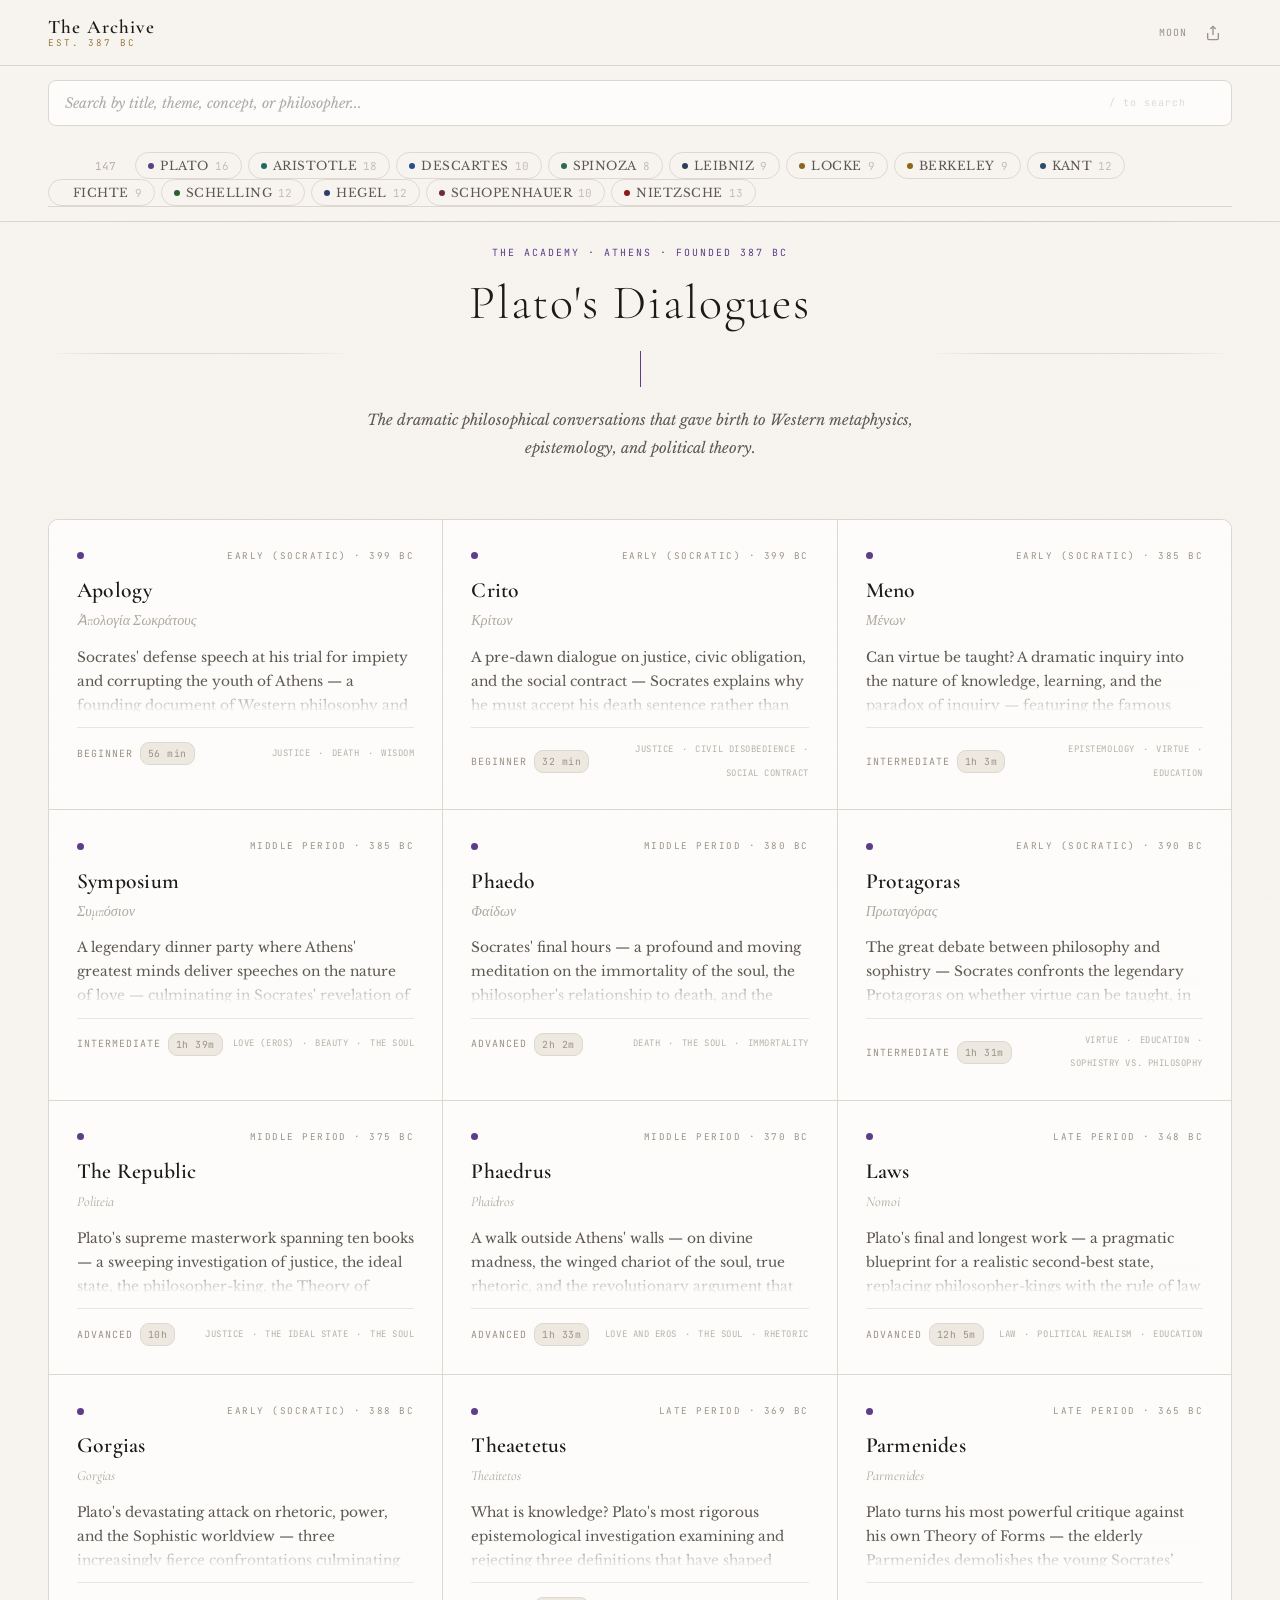
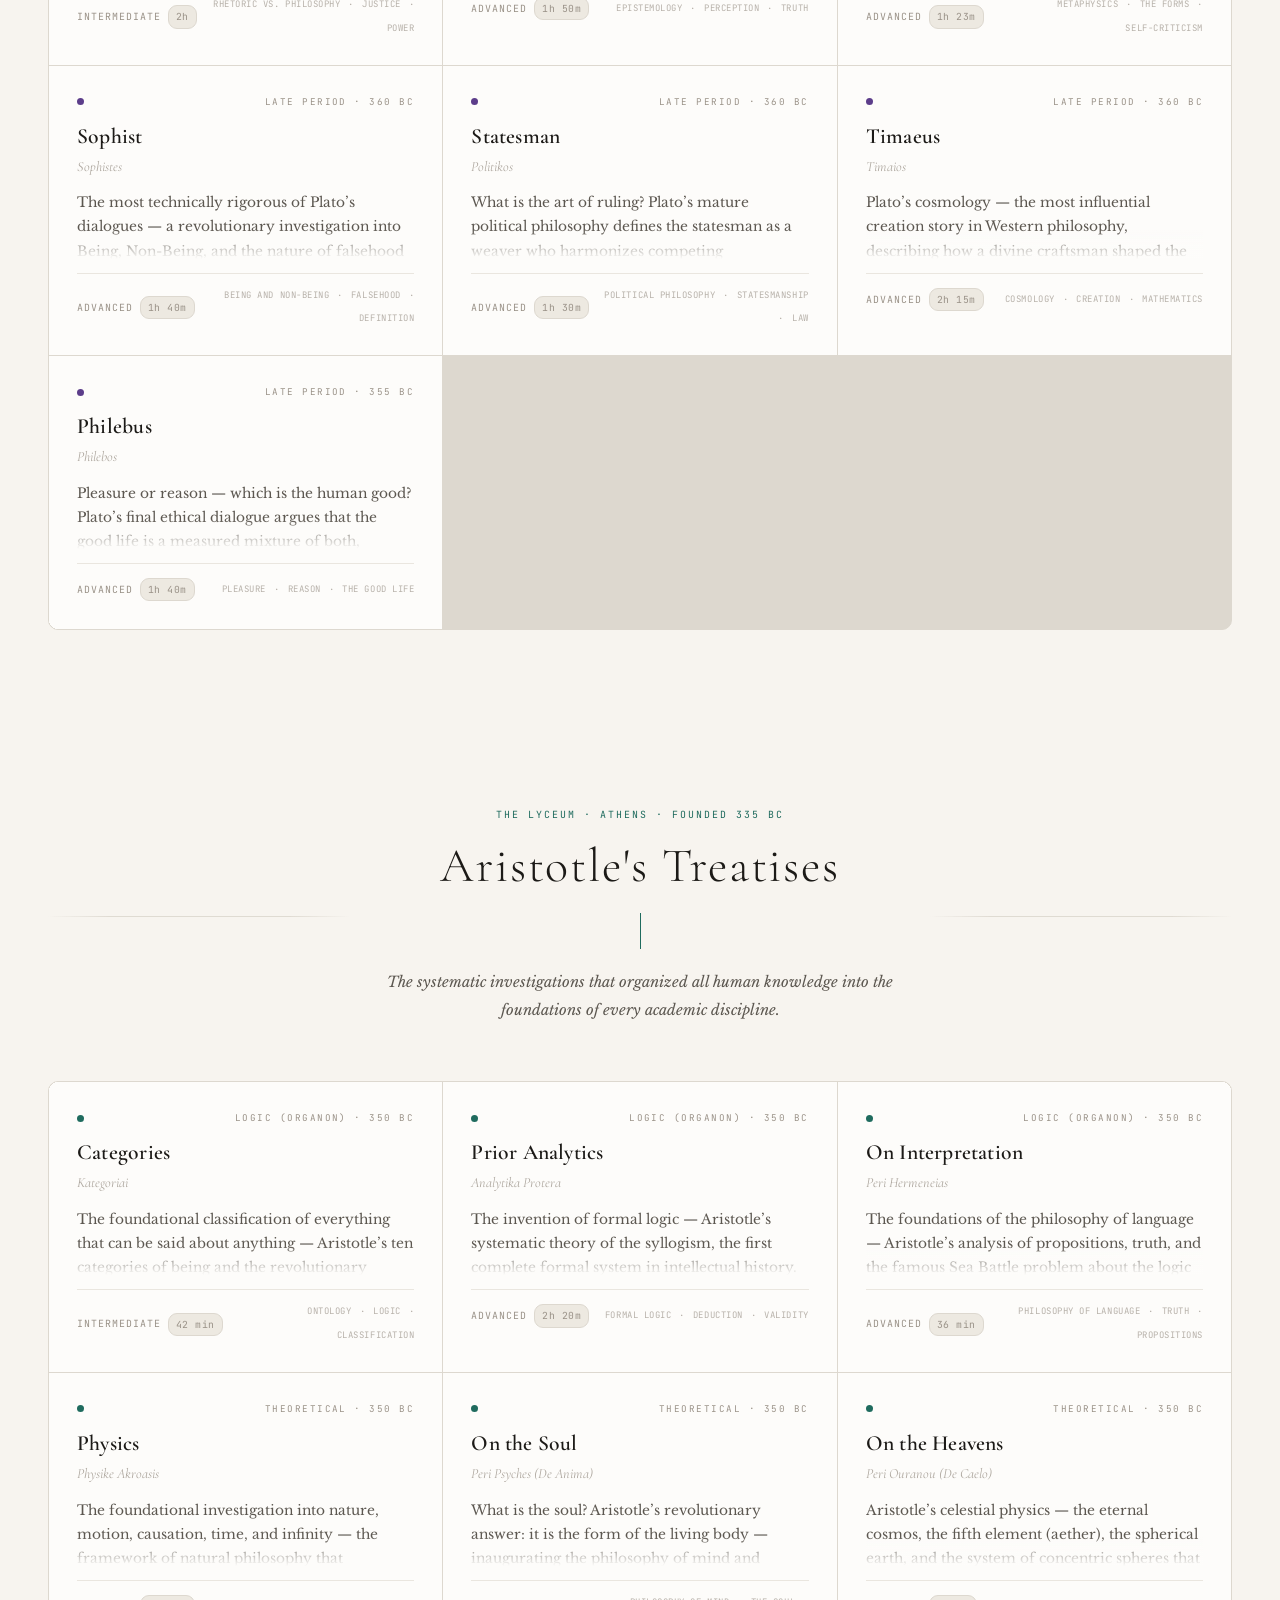
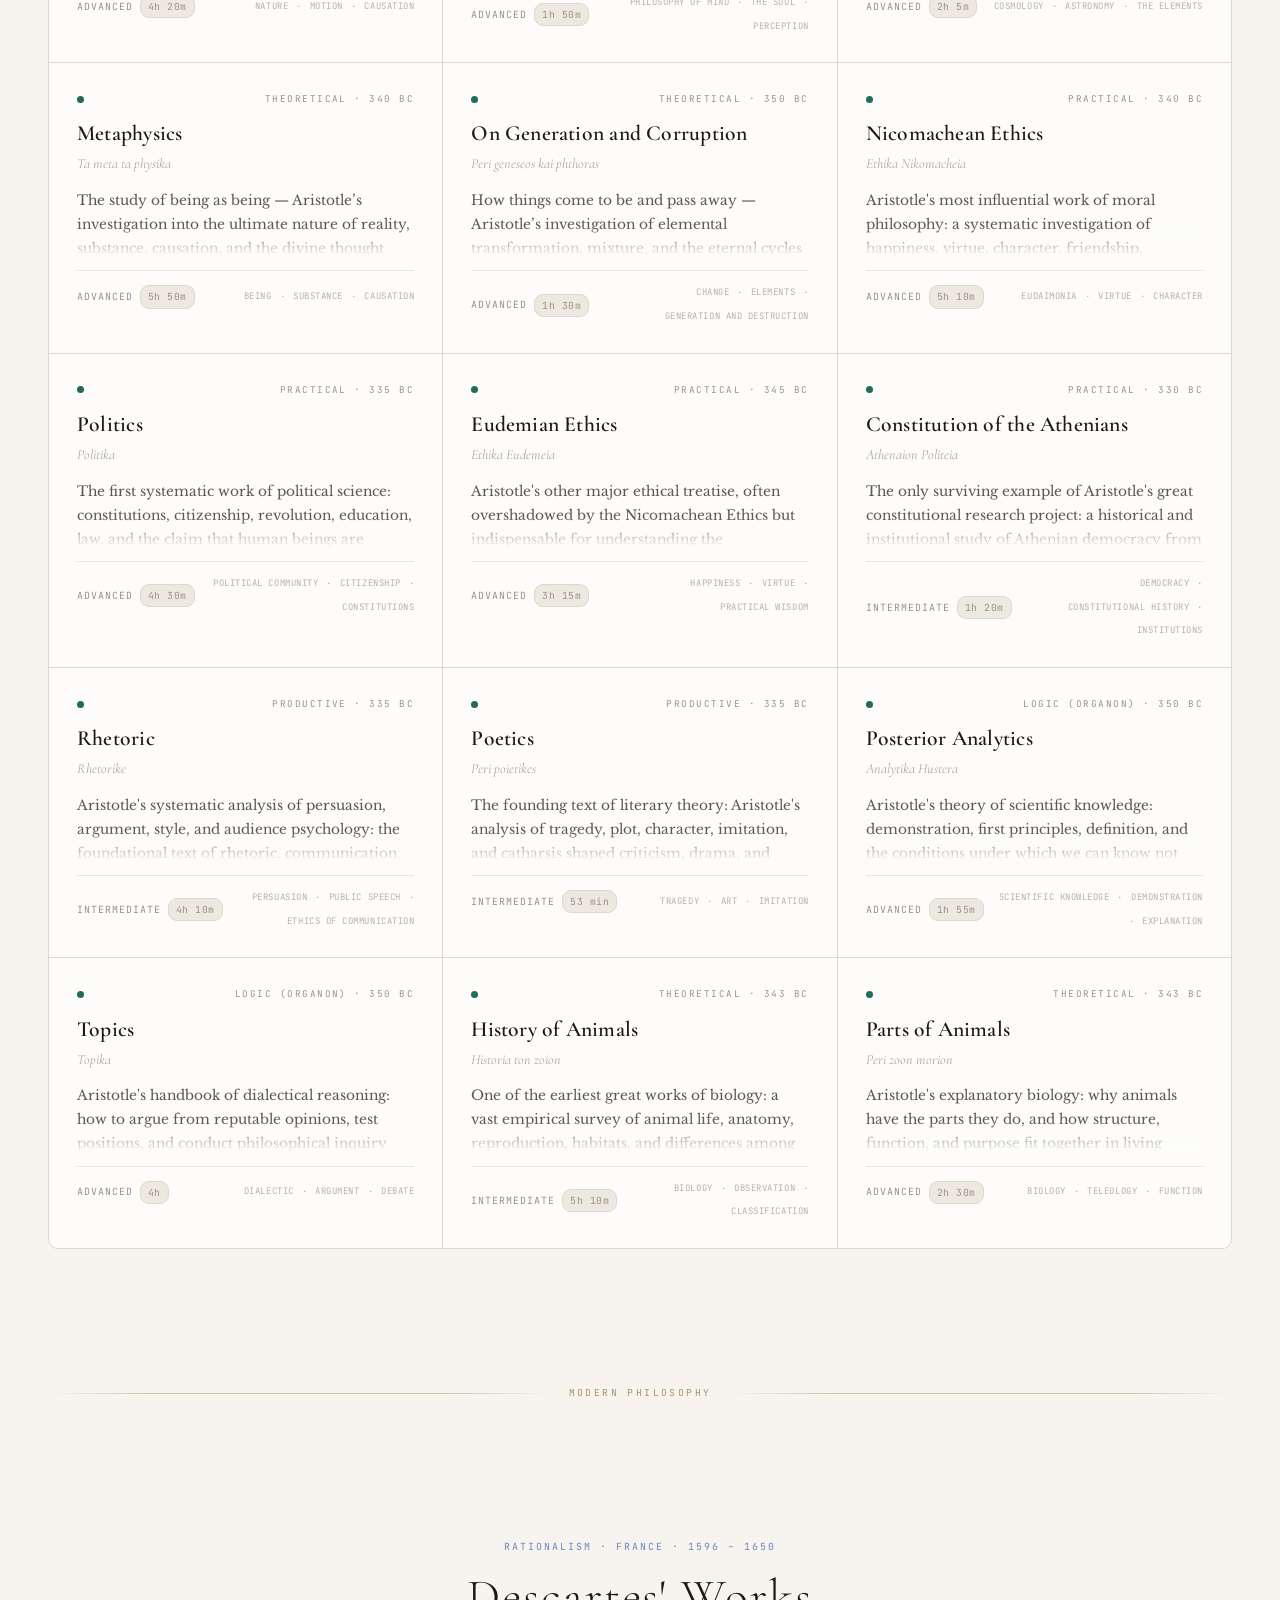
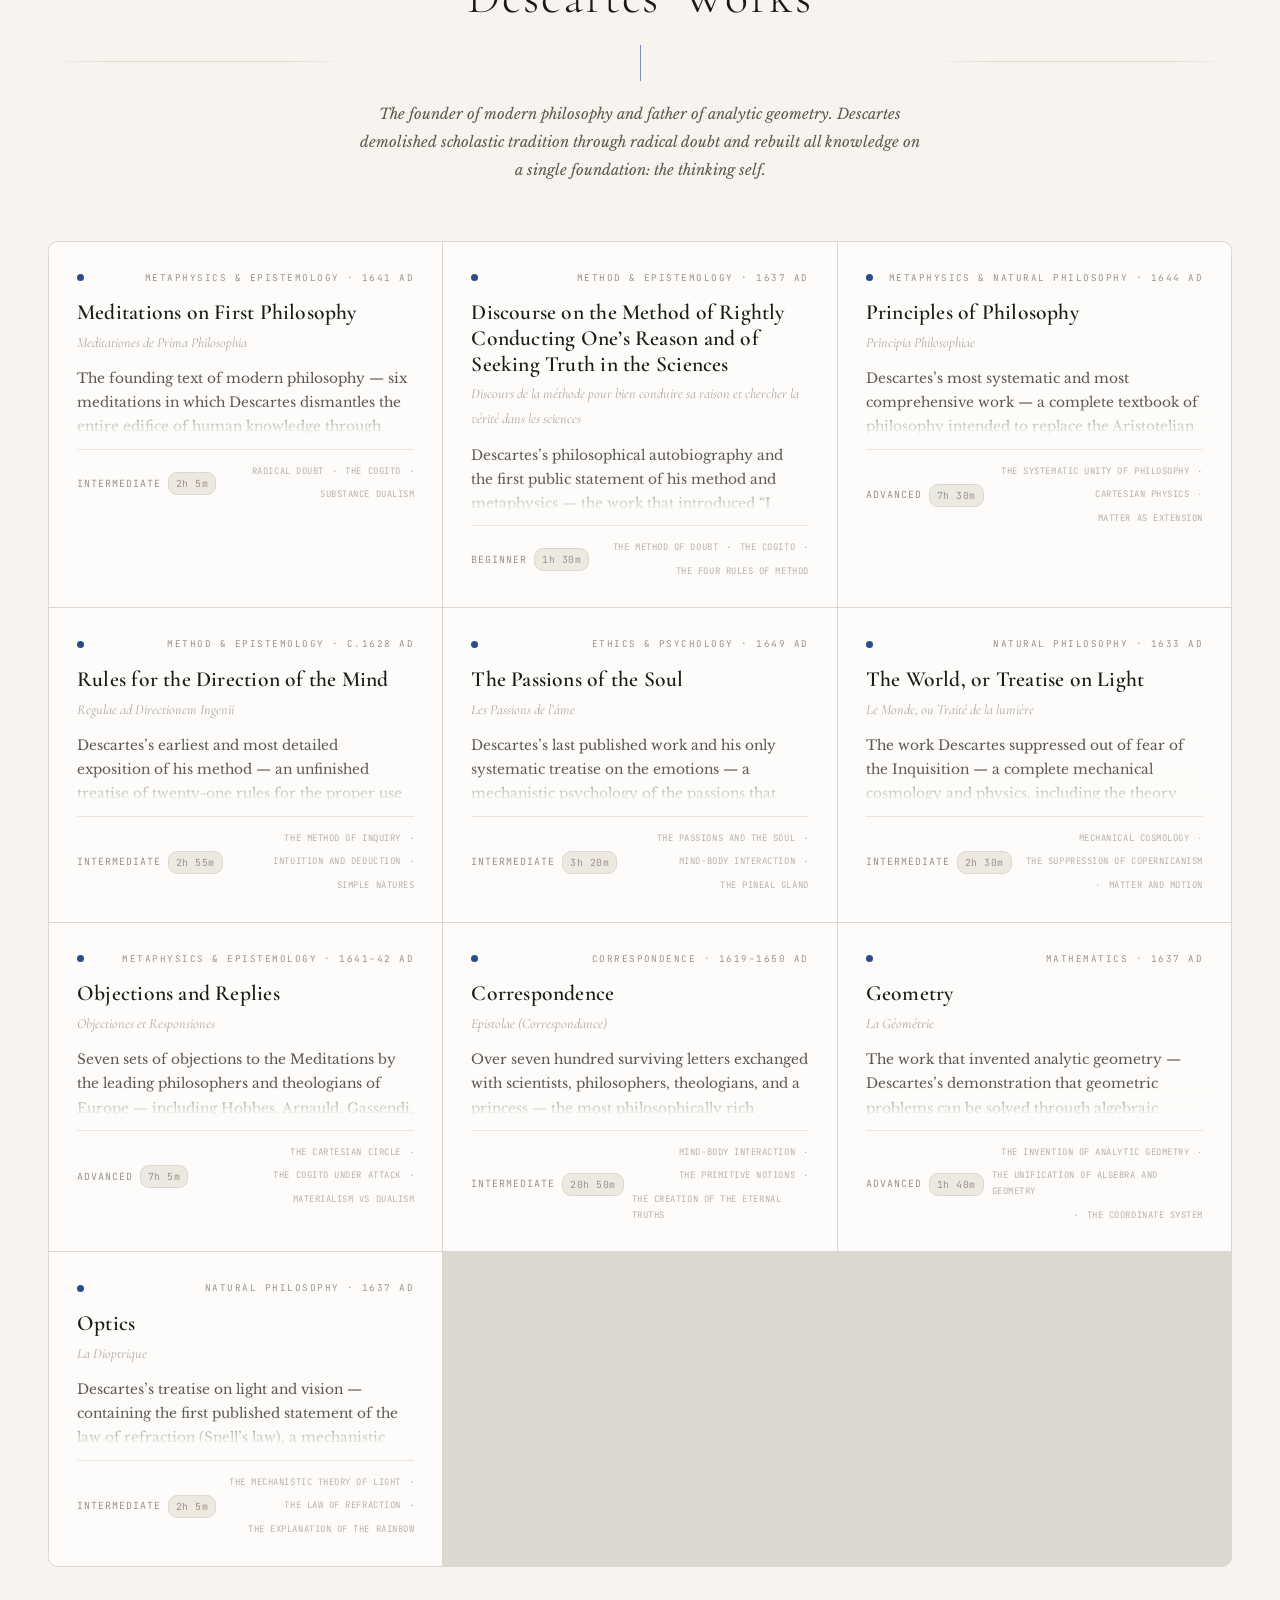
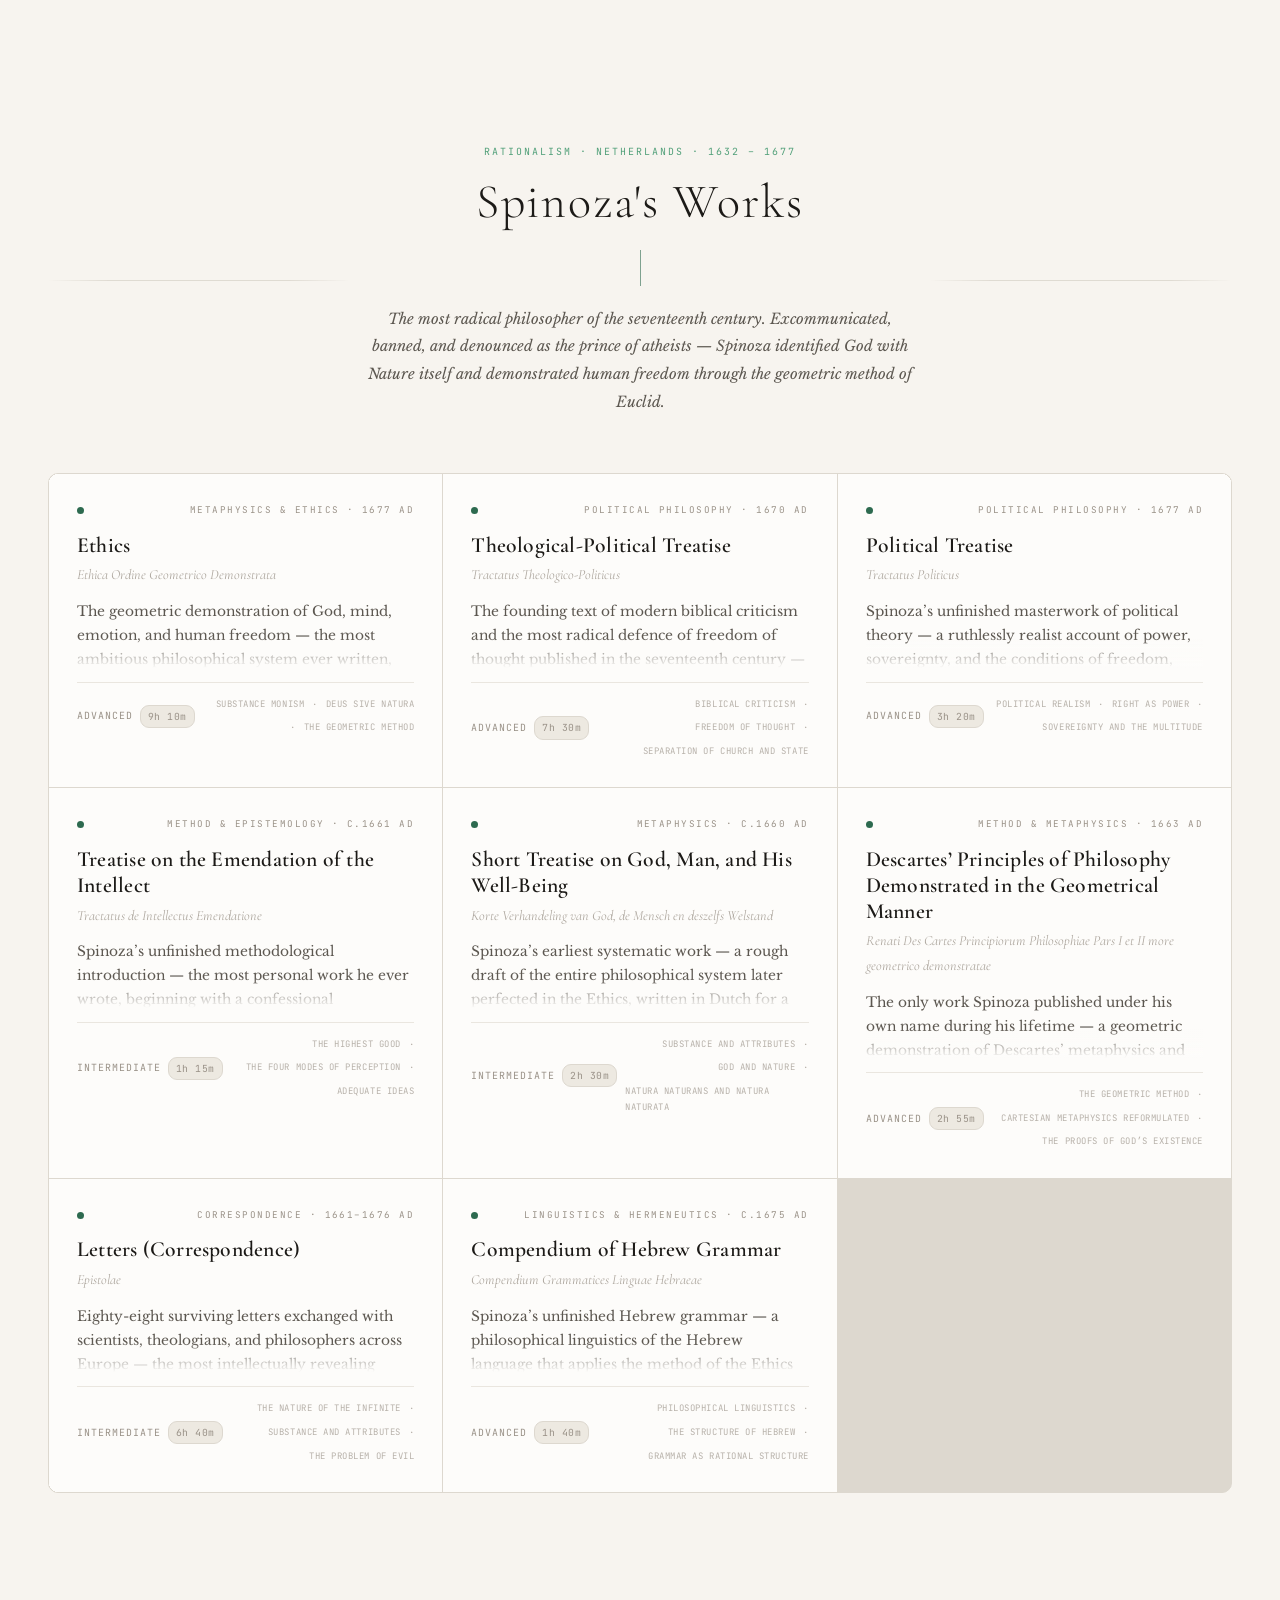
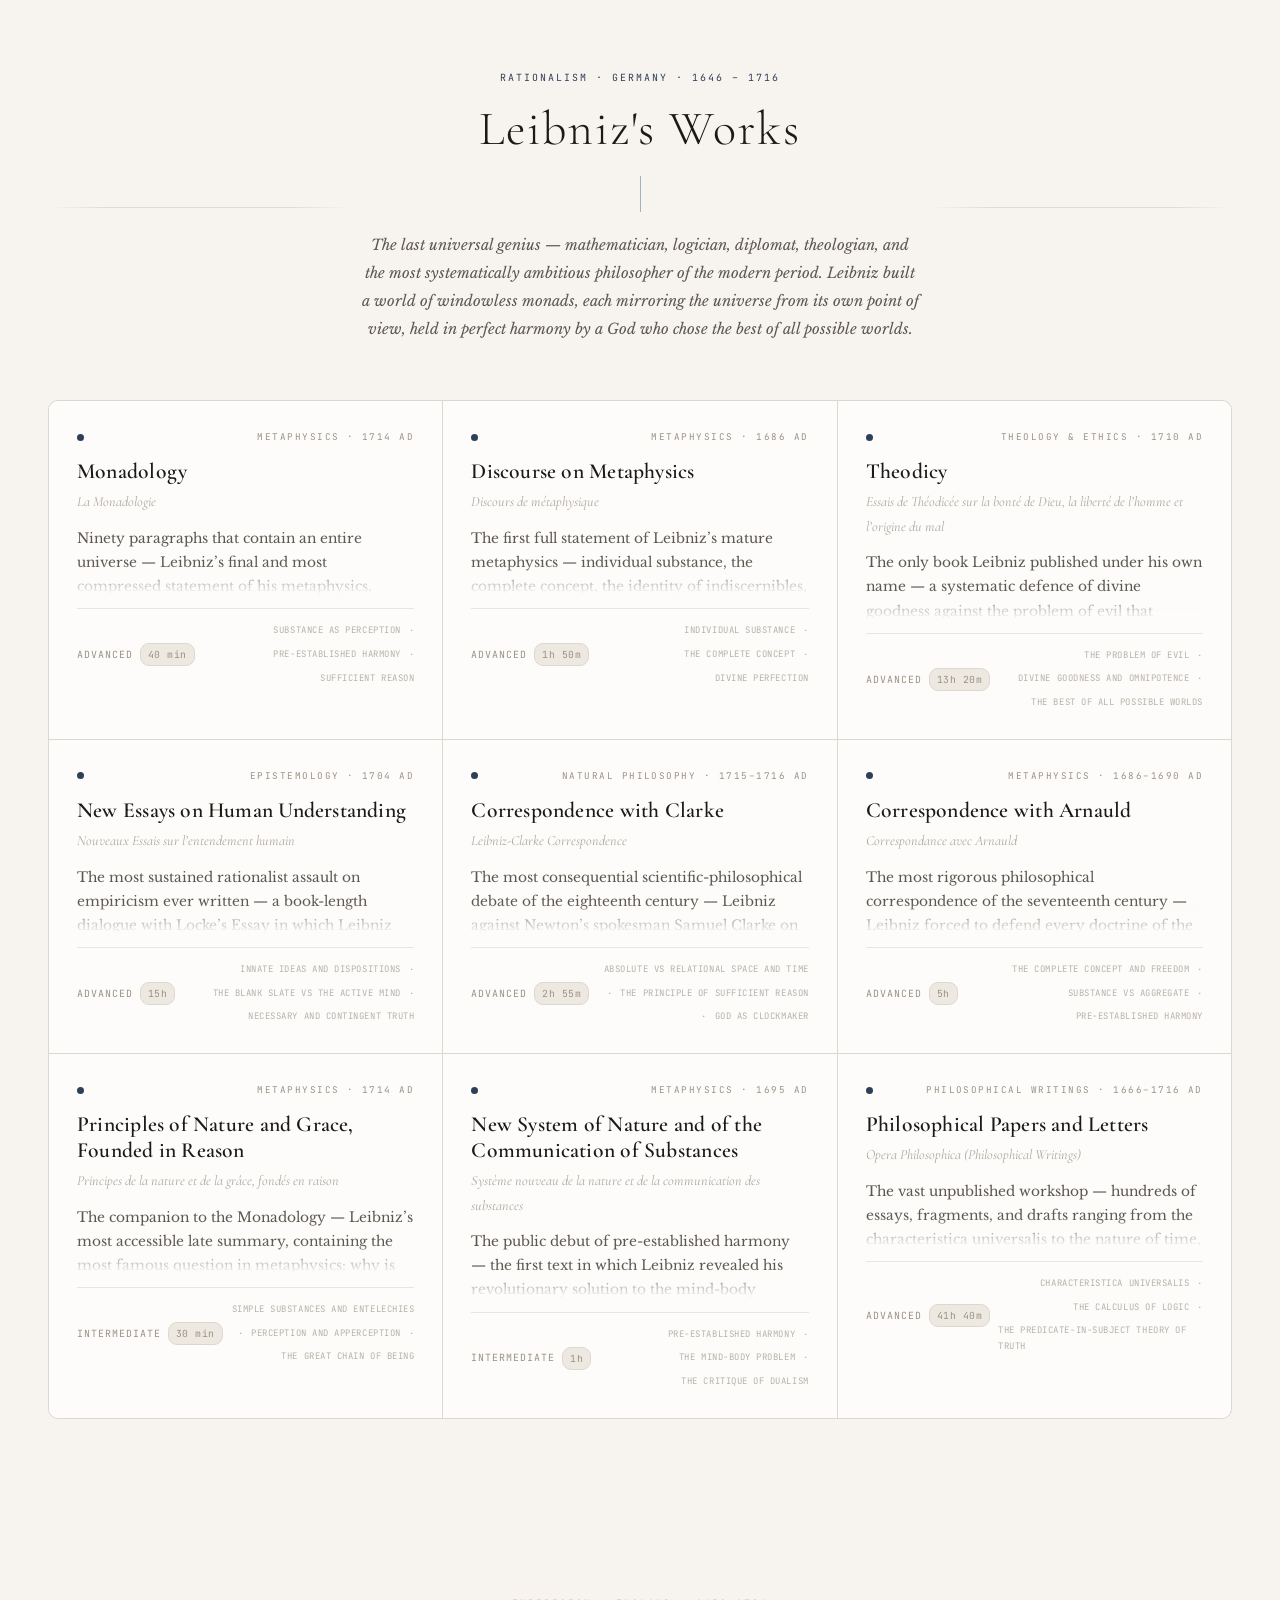
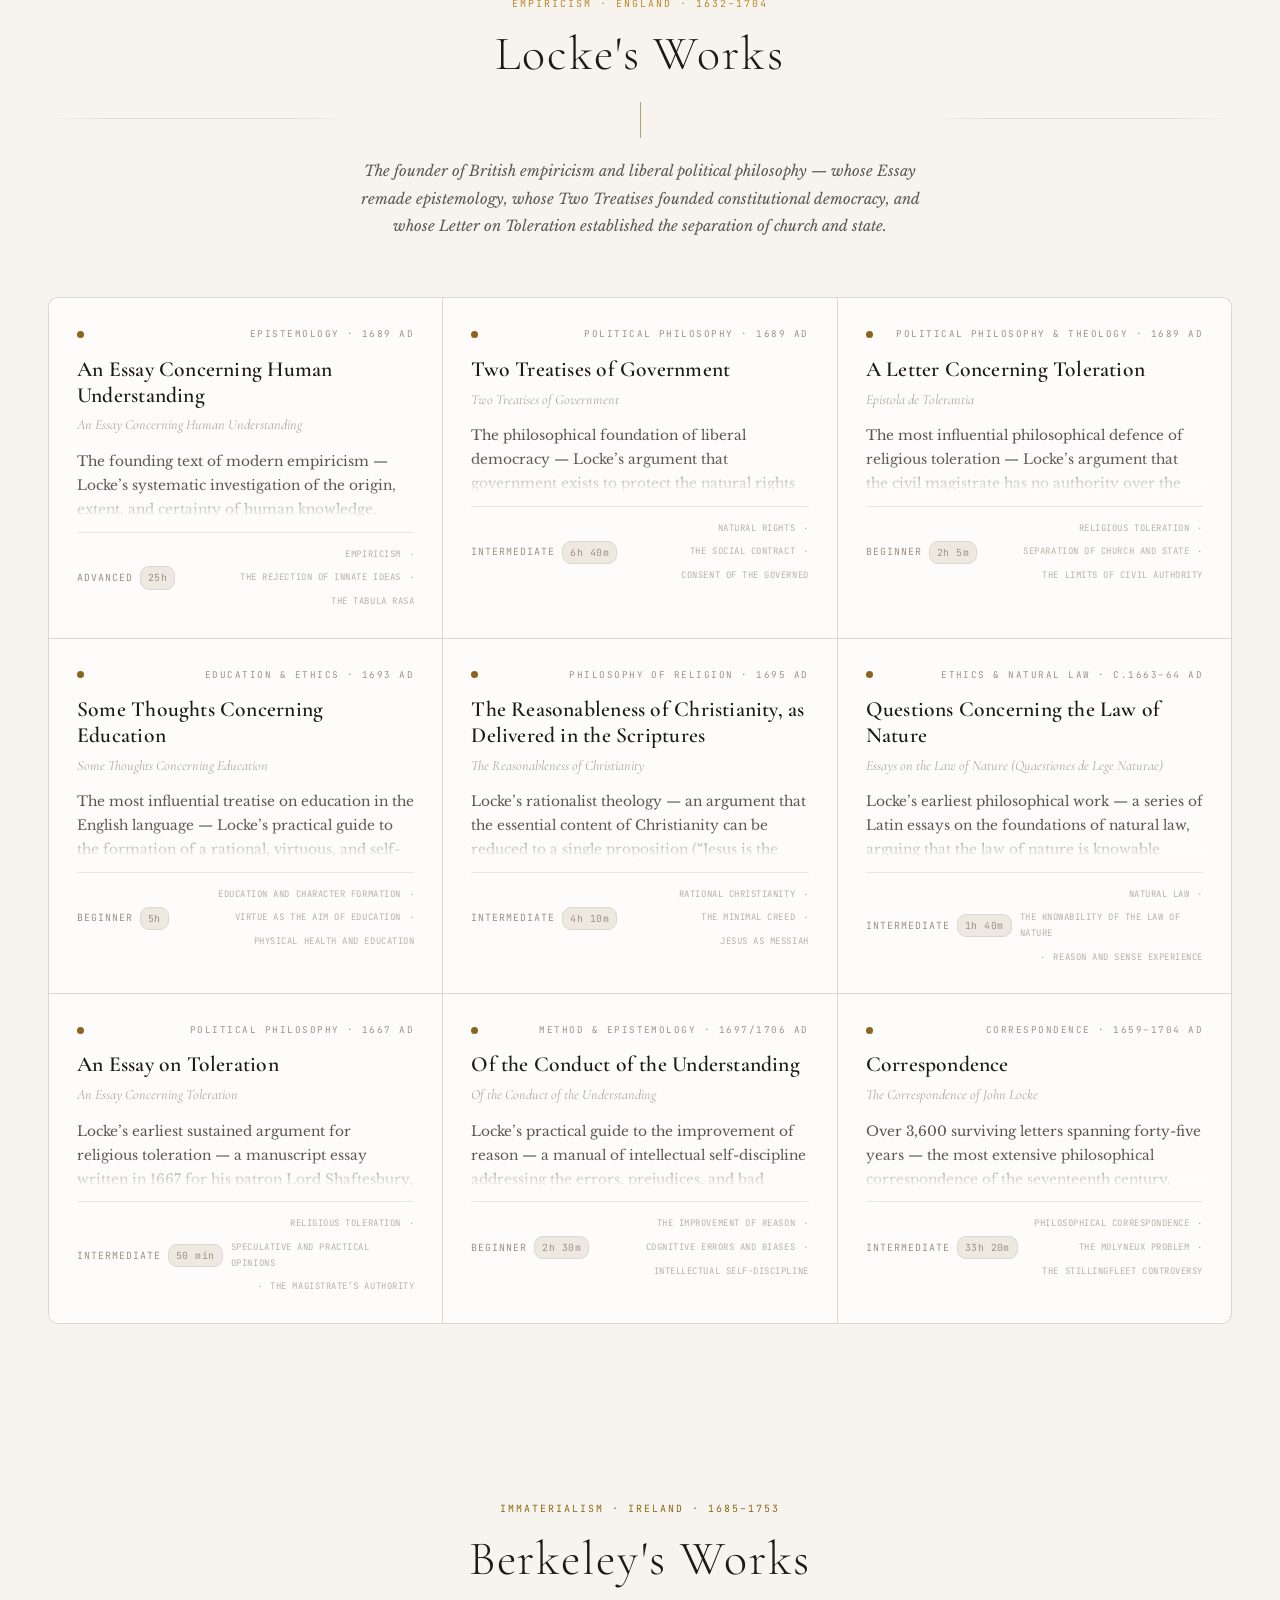
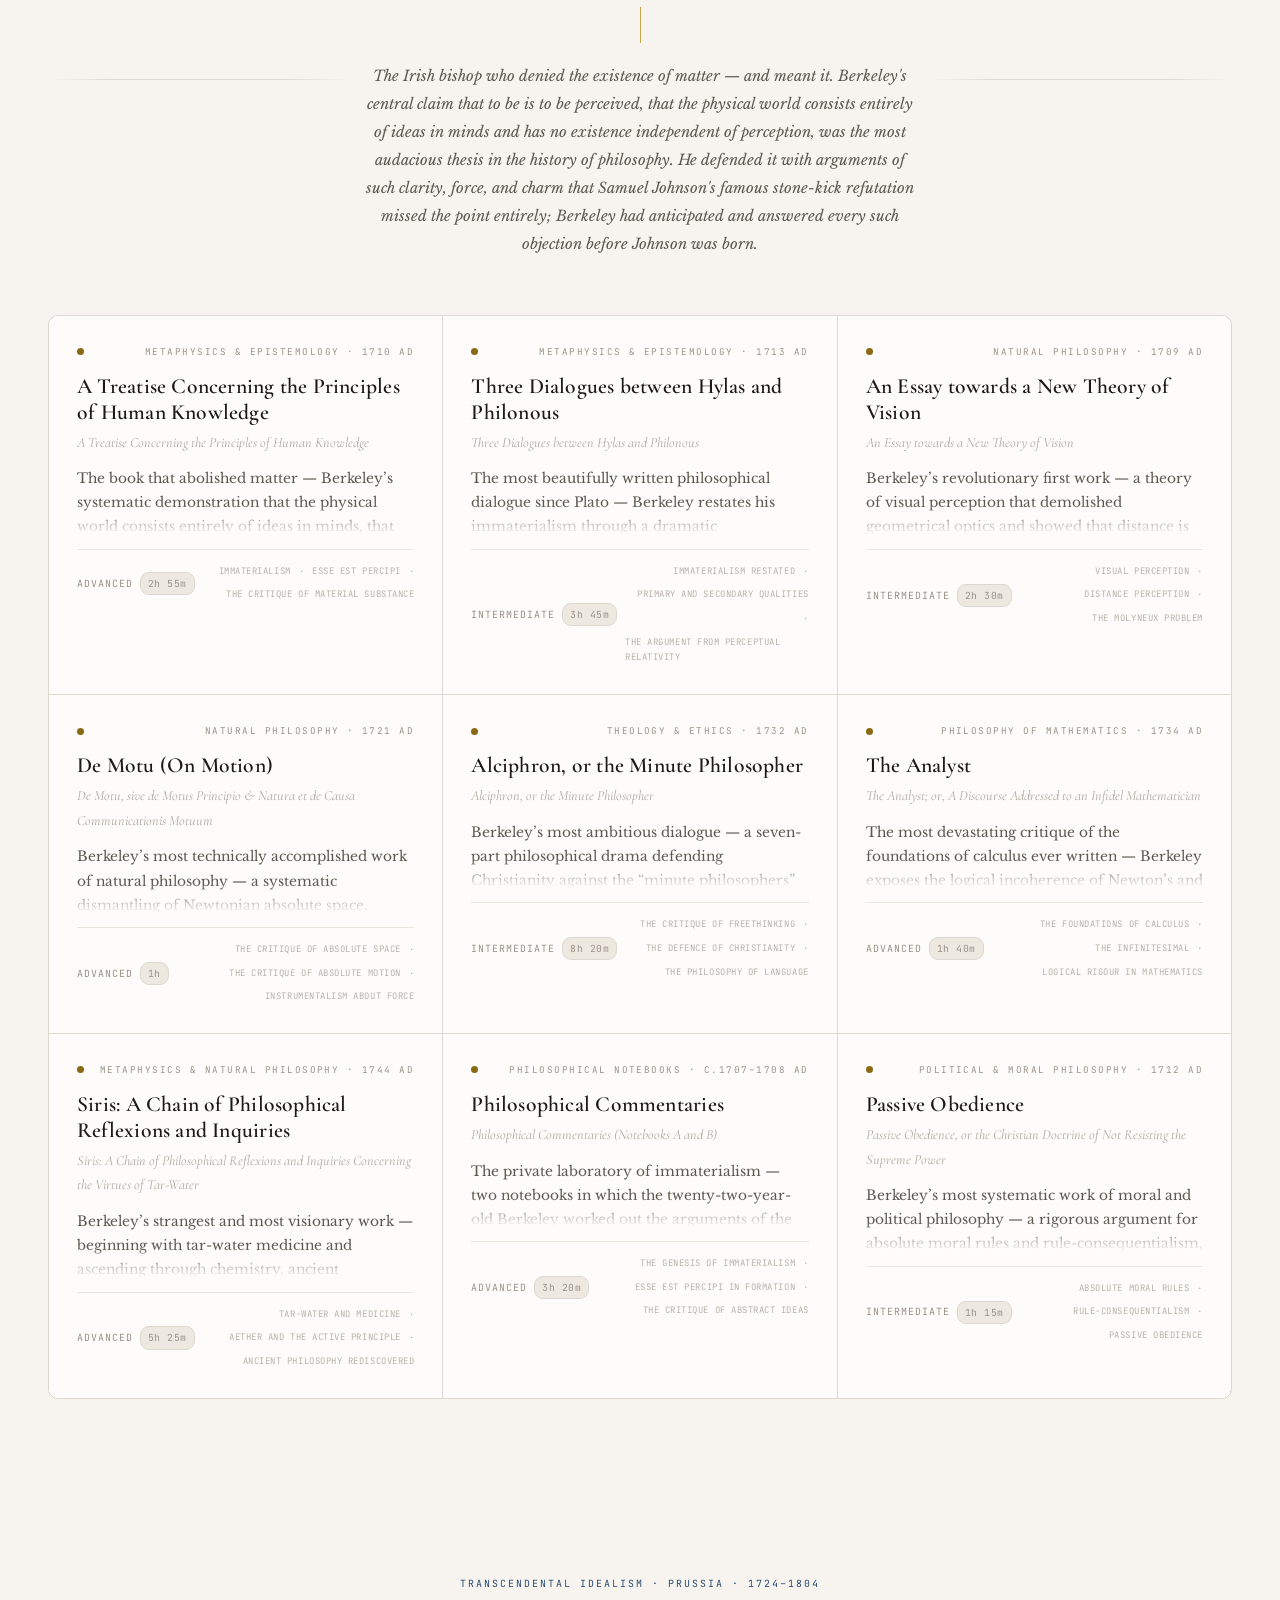
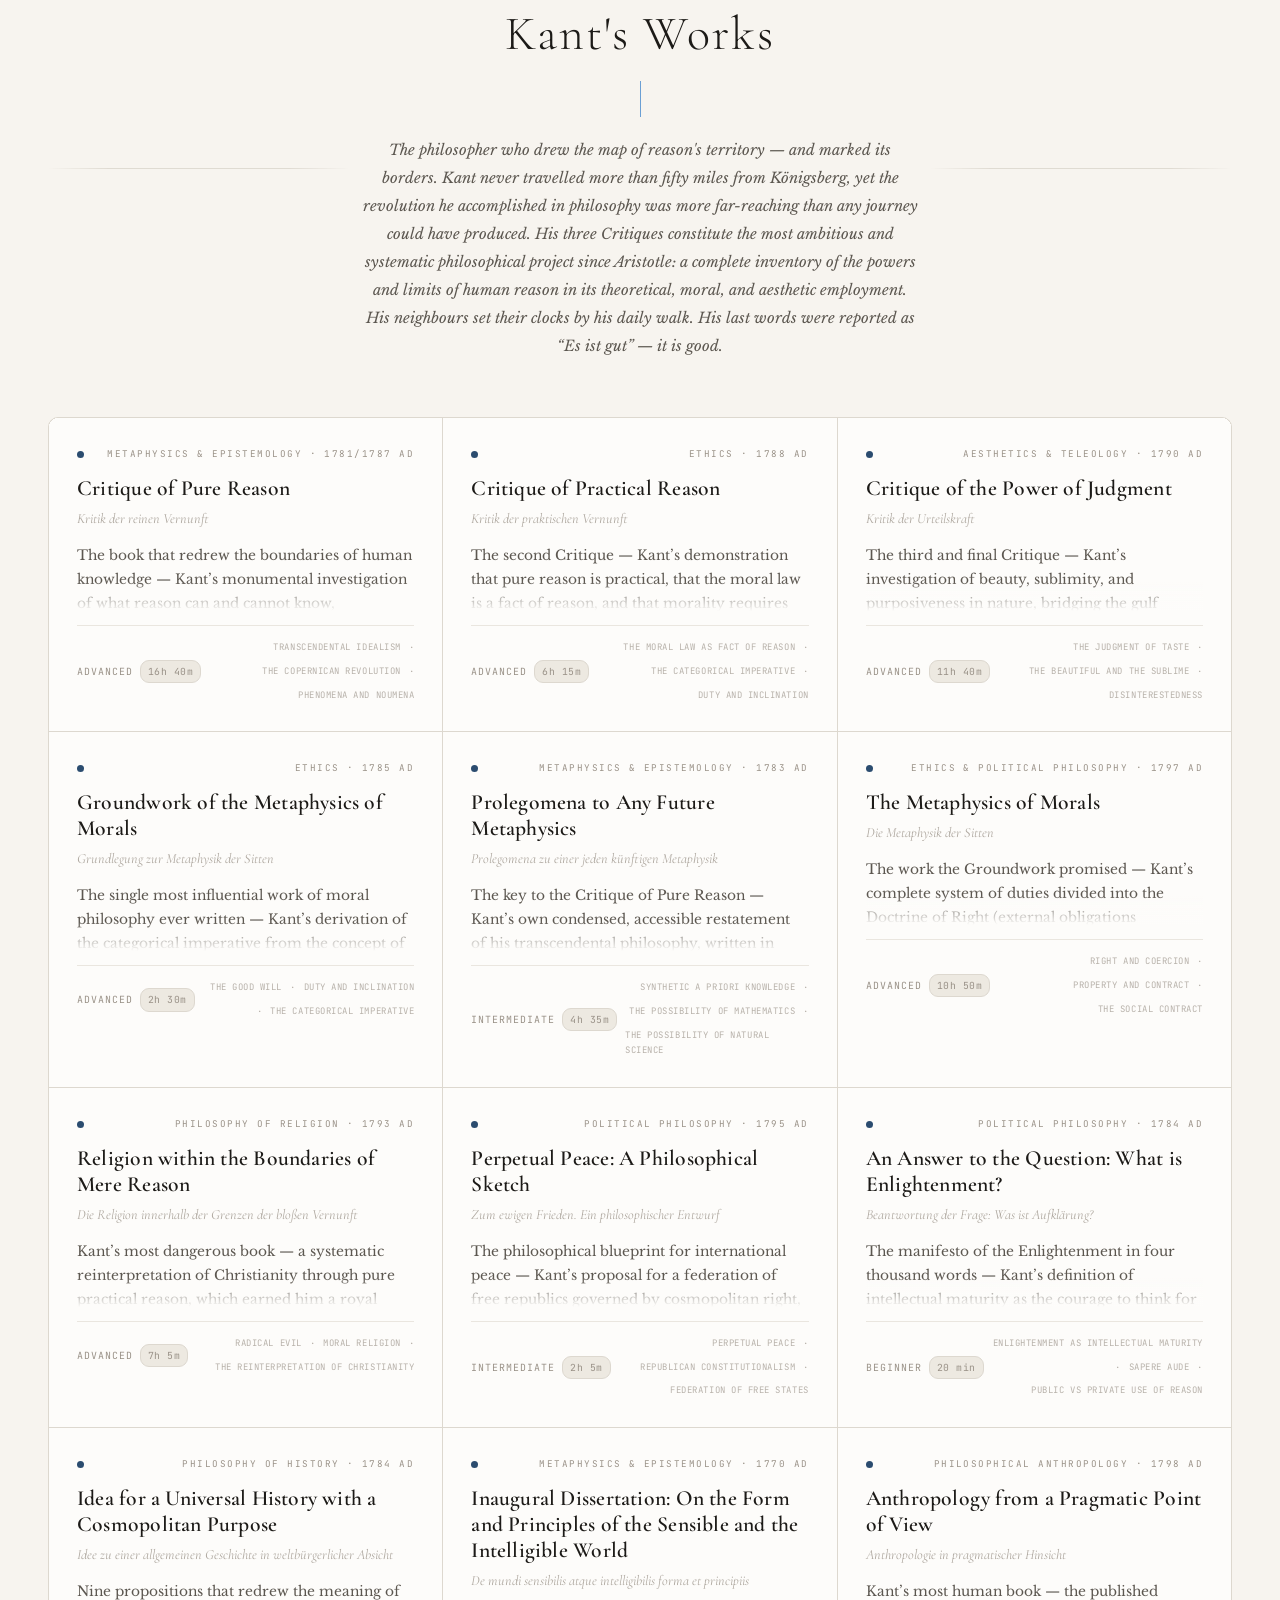
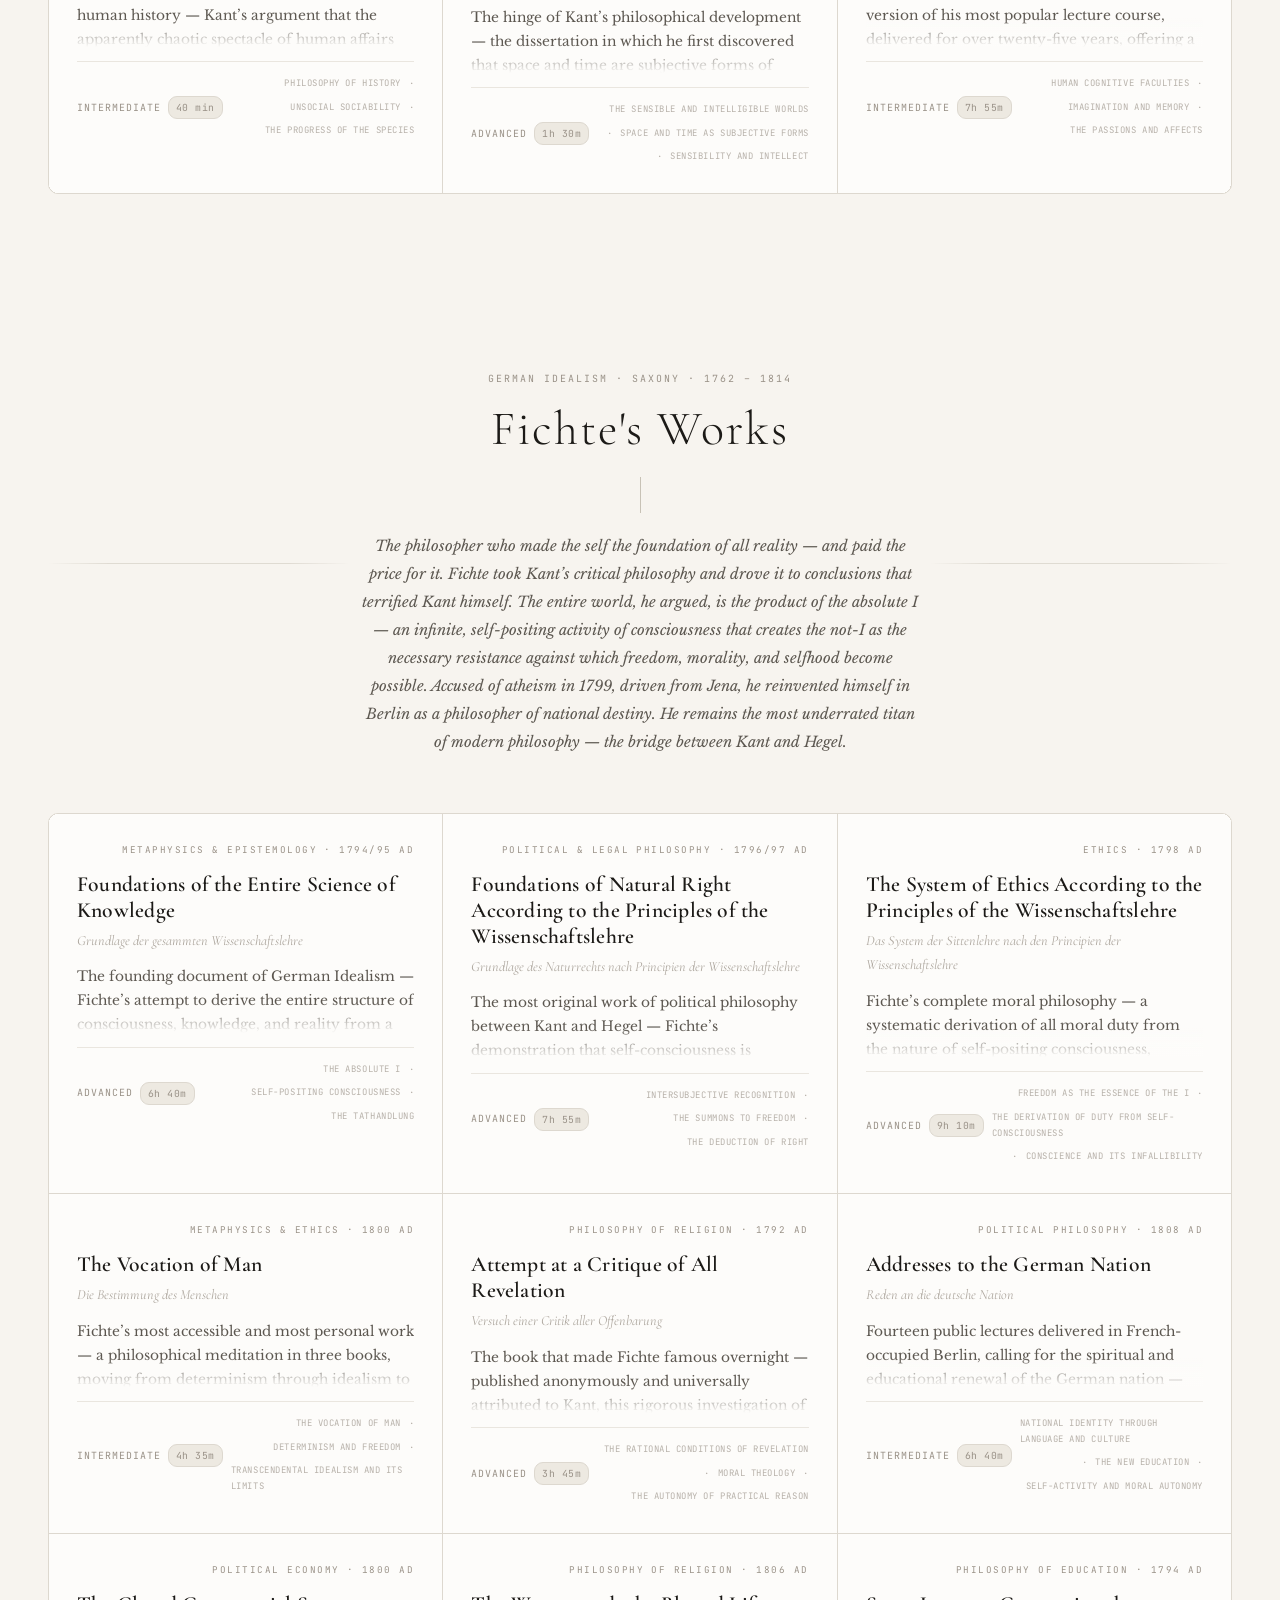
==== index.html @ 36b2237c "Readability: paragraphs, reading time, progress bar, card fade, filter separator" ====
<!DOCTYPE html>
<html lang="en" data-theme="light">
<head>
    <meta charset="UTF-8">
    <meta name="viewport" content="width=device-width, initial-scale=1.0">
    <meta name="description" content="The Academy & The Lyceum — A comprehensive digital archive of the complete works of Plato, Aristotle, Descartes, and the great philosophers.">
    <title>The Academy & The Lyceum — Complete Works Archive</title>
    <link rel="preconnect" href="https://fonts.googleapis.com">
    <link rel="preconnect" href="https://fonts.gstatic.com" crossorigin>
    <link href="https://fonts.googleapis.com/css2?family=Cormorant+Garamond:ital,wght@0,300;0,400;0,500;0,600;0,700;1,400;1,500&family=Libre+Baskerville:ital,wght@0,400;0,700;1,400&family=JetBrains+Mono:wght@300;400;500&display=swap" rel="stylesheet">
    <link rel="stylesheet" href="css/style.css">
</head>
<body>

    <!-- NAVIGATION -->
    <header class="navbar" id="navbar" role="banner">
        <div class="nav-container">
            <a href="index.html#hero" class="nav-logo" aria-label="Home">
                <span class="logo-main">The Archive</span>
                <span class="logo-sub">est. 387 bc</span>
            </a>
            <!-- nav-links-removed-marker -->
            <div class="nav-actions">
                <button class="nav-btn search-toggle" id="searchToggle" aria-label="Toggle search">
                    <svg width="18" height="18" viewBox="0 0 24 24" fill="none" stroke="currentColor" stroke-width="2"><circle cx="11" cy="11" r="8"/><line x1="21" y1="21" x2="16.65" y2="16.65"/></svg>
                </button>
                <button class="nav-btn theme-toggle" id="themeToggle" aria-label="Toggle theme">
                    <span class="theme-icon-dark">Moon</span>
                    <span class="theme-icon-light">Sun</span>
                </button>
                <button class="nav-btn share-btn" id="shareBtn" aria-label="Share">
                    <svg width="16" height="16" viewBox="0 0 24 24" fill="none" stroke="currentColor" stroke-width="2"><path d="M4 12v8a2 2 0 002 2h12a2 2 0 002-2v-8"/><polyline points="16 6 12 2 8 6"/><line x1="12" y1="2" x2="12" y2="15"/></svg>
                </button>
                <button class="hamburger" id="hamburger" aria-label="Menu" aria-expanded="false">
                    <span class="hamburger-line"></span>
                    <span class="hamburger-line"></span>
                    <span class="hamburger-line"></span>
                </button>
            </div>
        </div>
        <div class="mobile-search-bar" id="mobileSearchBar">
            <input type="text" class="mobile-search-input" id="mobileSearchInput" placeholder="Search works, themes, concepts..." aria-label="Search">
            <button class="mobile-search-close" id="mobileSearchClose" aria-label="Close search">&times;</button>
        </div>
    </header>

    <!-- MOBILE NAV -->
    <div class="mobile-nav-overlay" id="mobileNavOverlay" aria-hidden="true">
        <nav class="mobile-nav-content" role="navigation" aria-label="Mobile navigation">
            <a href="#hero" class="mobile-nav-link">
                <span class="mobile-nav-number">00</span>
                <span class="mobile-nav-label">Home</span>
            </a>
            <a href="#plato-section" class="mobile-nav-link">
                <span class="mobile-nav-number">01</span>
                <span class="mobile-nav-label">Plato</span>
            </a>
            <a href="#aristotle-section" class="mobile-nav-link">
                <span class="mobile-nav-number">02</span>
                <span class="mobile-nav-label">Aristotle</span>
            </a>
            <a href="#descartes-section" class="mobile-nav-link">
                <span class="mobile-nav-number">03</span>
                <span class="mobile-nav-label">Descartes</span>
            </a>
            <a href="#spinoza-section" class="mobile-nav-link">
                <span class="mobile-nav-number">04</span>
                <span class="mobile-nav-label">Spinoza</span>
            </a>
            <a href="#leibniz-section" class="mobile-nav-link">
                <span class="mobile-nav-number">05</span>
                <span class="mobile-nav-label">Leibniz</span>
            </a>
                        <a href="#fichte-section" class="mobile-nav-link">
                <span class="mobile-nav-number">09</span>
                <span class="mobile-nav-label">Fichte</span>
            </a>
            <a href="#schelling-section" class="mobile-nav-link">
                <span class="mobile-nav-number">10</span>
                <span class="mobile-nav-label">Schelling</span>
            </a>
                        <a href="#hegel-section" class="mobile-nav-link">
                <span class="mobile-nav-number">11</span>
                <span class="mobile-nav-label">Hegel</span>
            </a>
                        <a href="#schopenhauer-section" class="mobile-nav-link">
                <span class="mobile-nav-number">12</span>
                <span class="mobile-nav-label">Schopenhauer</span>
            </a>
            <a href="#timeline-section" class="mobile-nav-link">
                <span class="mobile-nav-number">06</span>
                <span class="mobile-nav-label">Timeline</span>
            </a>
            <a href="#about-section" class="mobile-nav-link">
                <span class="mobile-nav-number">07</span>
                <span class="mobile-nav-label">About</span>
            </a>
            <a href="tradition.html" class="mobile-nav-link">
                <span class="mobile-nav-number">08</span>
                <span class="mobile-nav-label">Tradition Map</span>
            </a>
            <div class="mobile-nav-quote">
                <p>"The only true wisdom is in knowing you know nothing."</p>
                <cite>Socrates</cite>
            </div>
        </nav>
    </div>

    <!-- SEARCH -->
    <section class="search-section" id="searchSection" aria-label="Search">
        <div class="container">
            <div class="search-wrapper">
                <div class="search-box">
                    <input type="text" class="search-input" id="searchInput" placeholder="Search by title, theme, concept, or philosopher..." aria-label="Search the archive" autocomplete="off">
                    <button class="search-clear" id="searchClear" aria-label="Clear" style="display:none;">&times;</button>
                </div>
                <div class="filter-tabs" role="tablist" aria-label="Filter by philosopher">
                    <button class="filter-tab active" data-filter="all" role="tab" aria-selected="true">
                        All <span class="filter-count" id="countAll">0</span>
                    </button>
                    <button class="filter-tab" data-filter="plato" role="tab" aria-selected="false">
                        <span class="filter-dot plato-dot"></span>
                        Plato <span class="filter-count" id="countPlato">0</span>
                    </button>
                    <button class="filter-tab" data-filter="aristotle" role="tab" aria-selected="false">
                        <span class="filter-dot aristotle-dot"></span>
                        Aristotle <span class="filter-count" id="countAristotle">0</span>
                    </button>
                    <button class="filter-tab" data-filter="descartes" role="tab" aria-selected="false">
                        <span class="filter-dot descartes-dot"></span>
                        Descartes <span class="filter-count" id="countDescartes">0</span>
                    </button>
                    <button class="filter-tab" data-filter="spinoza" role="tab" aria-selected="false">
                        <span class="filter-dot spinoza-dot"></span>
                        Spinoza <span class="filter-count" id="countSpinoza">0</span>
                    </button>
                    <button class="filter-tab" data-filter="leibniz" role="tab" aria-selected="false">
                        <span class="filter-dot leibniz-dot"></span>
                        Leibniz <span class="filter-count" id="countLeibniz">0</span>
                    </button>
                    <button class="filter-tab" data-filter="locke" role="tab" aria-selected="false">
                        <span class="filter-dot locke-dot"></span>
                        Locke <span class="filter-count" id="countLocke">0</span>
                    </button>
                <button class="filter-tab" data-filter="berkeley" role="tab" aria-selected="false">
                    <span class="filter-dot berkeley-dot"></span>
                    Berkeley <span class="filter-count" id="countBerkeley">0</span>
                </button>
                <button class="filter-tab" data-filter="kant" role="tab" aria-selected="false">
                    <span class="filter-dot kant-dot"></span>
                    Kant <span class="filter-count" id="countKant">0</span>
                </button>
                <button class="filter-tab" data-filter="fichte" role="tab" aria-selected="false">
                    <span class="filter-dot fichte-dot"></span>
                    Fichte <span class="filter-count" id="countFichte">0</span>
                </button>
                <button class="filter-tab" data-filter="schelling" role="tab" aria-selected="false">
                    <span class="filter-dot schelling-dot"></span>
                    Schelling <span class="filter-count" id="countSchelling">0</span>
                </button>
                <button class="filter-tab" data-filter="hegel" role="tab" aria-selected="false">
                    <span class="filter-dot hegel-dot"></span>
                    Hegel <span class="filter-count" id="countHegel">0</span>
                </button>
                <button class="filter-tab" data-filter="schopenhauer" role="tab" aria-selected="false">
                    <span class="filter-dot schopenhauer-dot"></span>
                    Schopenhauer <span class="filter-count" id="countSchopenhauer">0</span>
                </button>
                <button class="filter-tab" data-filter="nietzsche" role="tab" aria-selected="false">
                    <span class="filter-dot nietzsche-dot"></span>
                    Nietzsche <span class="filter-count" id="countNietzsche">0</span>
                </button>
                </div>
                
                <div class="search-results-info" id="searchResultsInfo" style="display:none;">
                    <span id="resultsCount">0</span> works found
                    <button class="clear-filters-btn" id="clearFiltersBtn">Clear all</button>
                </div>
            </div>
        </div>
    </section>

    <!-- PLATO -->
    <section class="works-section" id="plato-section" aria-label="Plato">
        <div class="container">
            <div class="section-header fade-in-element">
                <p class="section-tag plato-tag">The Academy &middot; Athens &middot; Founded 387 BC</p>
                <h2 class="section-title">Plato's Dialogues</h2>
                <div class="section-rule plato-rule"></div>
                <p class="section-description">
                    The dramatic philosophical conversations that gave birth to Western
                    metaphysics, epistemology, and political theory.
                </p>
            </div>
            <div class="works-grid" id="platoGrid" aria-label="Plato's works"></div>
        </div>
    </section>

    <!-- ARISTOTLE -->
    <section class="works-section" id="aristotle-section" aria-label="Aristotle">
        <div class="container">
            <div class="section-header fade-in-element">
                <p class="section-tag aristotle-tag">The Lyceum &middot; Athens &middot; Founded 335 BC</p>
                <h2 class="section-title">Aristotle's Treatises</h2>
                <div class="section-rule aristotle-rule"></div>
                <p class="section-description">
                    The systematic investigations that organized all human knowledge
                    into the foundations of every academic discipline.
                </p>
            </div>
            <div class="works-grid" id="aristotleGrid" aria-label="Aristotle's works"></div>
        </div>
    </section>

    <!-- ERA DIVIDER -->
    <div class="era-divider fade-in-element">
        <div class="era-divider-line"></div>
        <span class="era-divider-label">Modern Philosophy</span>
        <div class="era-divider-line"></div>
    </div>

    <!-- DESCARTES -->
    <section class="works-section" id="descartes-section" aria-label="Descartes">
        <div class="container">
            <div class="section-header fade-in-element">
                <p class="section-tag descartes-tag">Rationalism &middot; France &middot; 1596 &ndash; 1650</p>
                <h2 class="section-title">Descartes' Works</h2>
                <div class="section-rule descartes-rule"></div>
                <p class="section-description">
                    The founder of modern philosophy and father of analytic geometry.
                    Descartes demolished scholastic tradition through radical doubt and
                    rebuilt all knowledge on a single foundation: the thinking self.
                </p>
            </div>
            <div class="works-grid" id="descartesGrid" aria-label="Descartes' works"></div>
        </div>
    </section>

    <!-- SPINOZA -->
    <section class="works-section" id="spinoza-section" aria-label="Spinoza">
        <div class="container">
            <div class="section-header fade-in-element">
                <p class="section-tag spinoza-tag">Rationalism &middot; Netherlands &middot; 1632 &ndash; 1677</p>
                <h2 class="section-title">Spinoza's Works</h2>
                <div class="section-rule spinoza-rule"></div>
                <p class="section-description">
                    The most radical philosopher of the seventeenth century. Excommunicated,
                    banned, and denounced as the prince of atheists — Spinoza identified God
                    with Nature itself and demonstrated human freedom through the geometric
                    method of Euclid.
                </p>
            </div>
            <div class="works-grid" id="spinozaGrid" aria-label="Spinoza's works"></div>
        </div>
    </section>

    <!-- LEIBNIZ -->
    <section class="works-section" id="leibniz-section" aria-label="Leibniz">
        <div class="container">
            <div class="section-header fade-in-element">
                <p class="section-tag leibniz-tag">Rationalism &middot; Germany &middot; 1646 &ndash; 1716</p>
                <h2 class="section-title">Leibniz's Works</h2>
                <div class="section-rule leibniz-rule"></div>
                <p class="section-description">
                    The last universal genius — mathematician, logician, diplomat, theologian, and the most
                    systematically ambitious philosopher of the modern period. Leibniz built a world of
                    windowless monads, each mirroring the universe from its own point of view, held in
                    perfect harmony by a God who chose the best of all possible worlds.
                </p>
            </div>
            <div class="works-grid" id="leibnizGrid" aria-label="Leibniz's works"></div>
        </div>
    </section>

    <!-- LOCKE -->
    <section class="works-section" id="locke-section" aria-label="Locke">
        <div class="container">
            <div class="section-header fade-in-element">
                <p class="section-tag locke-tag">Empiricism &middot; England &middot; 1632&ndash;1704</p>
                <h2 class="section-title">Locke's Works</h2>
                <div class="section-rule locke-rule"></div>
                <p class="section-description">
                    The founder of British empiricism and liberal political philosophy &mdash;
                    whose Essay remade epistemology, whose Two Treatises founded constitutional democracy,
                    and whose Letter on Toleration established the separation of church and state.
                </p>
            </div>
            <div class="works-grid" id="lockeGrid" aria-label="Locke's works"></div>
        </div>
    </section>

    <!-- ================================================================
         BERKELEY (1685–1753)
         ================================================================ -->
    <section class="works-section" id="berkeley-section" aria-label="Berkeley">
        <div class="container">
            <div class="section-header fade-in-element">
                <p class="section-tag berkeley-tag">Immaterialism &middot; Ireland &middot; 1685&ndash;1753</p>
                <h2 class="section-title">Berkeley's Works</h2>
                <div class="section-rule berkeley-rule"></div>
                <p class="section-description">The Irish bishop who denied the existence of matter &mdash; and meant it. Berkeley's central claim that to be is to be perceived, that the physical world consists entirely of ideas in minds and has no existence independent of perception, was the most audacious thesis in the history of philosophy. He defended it with arguments of such clarity, force, and charm that Samuel Johnson's famous stone-kick refutation missed the point entirely; Berkeley had anticipated and answered every such objection before Johnson was born.</p>
            </div>
            <div class="works-grid" id="berkeleyGrid"></div>
        </div>
    </section>

    <!-- ================================================================
         KANT (1724–1804)
         ================================================================ -->
    <section class="works-section" id="kant-section" aria-label="Kant">
        <div class="container">
            <div class="section-header fade-in-element">
                <p class="section-tag kant-tag">Transcendental Idealism &middot; Prussia &middot; 1724&ndash;1804</p>
                <h2 class="section-title">Kant's Works</h2>
                <div class="section-rule kant-rule"></div>
                <p class="section-description">The philosopher who drew the map of reason's territory &mdash; and marked its borders. Kant never travelled more than fifty miles from K&ouml;nigsberg, yet the revolution he accomplished in philosophy was more far-reaching than any journey could have produced. His three Critiques constitute the most ambitious and systematic philosophical project since Aristotle: a complete inventory of the powers and limits of human reason in its theoretical, moral, and aesthetic employment. His neighbours set their clocks by his daily walk. His last words were reported as &ldquo;Es ist gut&rdquo; &mdash; it is good.</p>
            </div>
            <div class="works-grid" id="kantGrid"></div>
        </div>
    </section>

    <!-- FICHTE -->
    <section class="works-section" id="fichte-section" aria-label="Fichte">
        <div class="container">
            <div class="section-header fade-in-element">
                <p class="section-tag fichte-tag">German Idealism &middot; Saxony &middot; 1762 &ndash; 1814</p>
                <h2 class="section-title">Fichte's Works</h2>
                <div class="section-rule fichte-rule"></div>
                <p class="section-description">
                    The philosopher who made the self the foundation of all reality &mdash; and paid
                    the price for it. Fichte took Kant&rsquo;s critical philosophy and drove it to
                    conclusions that terrified Kant himself. The entire world, he argued, is the
                    product of the absolute I &mdash; an infinite, self-positing activity of
                    consciousness that creates the not-I as the necessary resistance against which
                    freedom, morality, and selfhood become possible. Accused of atheism in 1799,
                    driven from Jena, he reinvented himself in Berlin as a philosopher of national
                    destiny. He remains the most underrated titan of modern philosophy &mdash; the
                    bridge between Kant and Hegel.
                </p>
            </div>
            <div class="works-grid" id="fichteGrid" aria-label="Fichte's works"></div>
        </div>
    </section>

    <!-- SCHELLING -->
    <section class="works-section" id="schelling-section" aria-label="Schelling">
        <div class="container">
            <div class="section-header fade-in-element">
                <p class="section-tag schelling-tag">German Idealism &middot; W&uuml;rttemberg &middot; 1775 &ndash; 1854</p>
                <h2 class="section-title">Schelling's Works</h2>
                <div class="section-rule schelling-rule"></div>
                <p class="section-description">
                    The philosopher of nature, freedom, and the dark ground of existence &mdash;
                    the most protean thinker in the German Idealist tradition. Where Fichte
                    reduced nature to a mere obstacle for the moral will, Schelling restored it
                    to philosophical dignity: nature is visible Spirit, Spirit is invisible nature.
                    His 1809 <em>Freiheitsschrift</em> confronted the reality of evil, the dark
                    ground in God, and the abyss of freedom with a depth that neither Fichte nor
                    Hegel ever matched. His career spanned six decades and at least four distinct
                    philosophical systems &mdash; each responding to problems left unresolved by the last.
                </p>
            </div>
            <div class="works-grid" id="schellingGrid" aria-label="Schelling's works"></div>
        </div>
    </section>

    <!-- HEGEL -->
    <section class="works-section" id="hegel-section" aria-label="Hegel">
        <div class="container">
            <div class="section-header fade-in-element">
                <p class="section-tag hegel-tag">German Idealism &middot; Stuttgart &middot; 1770 &ndash; 1831</p>
                <h2 class="section-title">Hegel's Works</h2>
                <div class="section-rule hegel-rule"></div>
                <p class="section-description">
                    The philosopher who claimed to bring the history of philosophy to its
                    completion &mdash; and came closer than anyone before or since. Georg
                    Wilhelm Friedrich Hegel constructed the most comprehensive philosophical
                    system in the Western tradition: a dialectical logic in which every concept
                    generates its own negation and is reconciled in a higher synthesis, a
                    phenomenology in which consciousness ascends through successive stages
                    to absolute knowledge, a philosophy of right in which freedom is realised
                    in the institutions of family, civil society, and the state, and a
                    philosophy of history in which Spirit (Geist) progressively comes to know
                    itself through the cultures and civilisations of the world. His influence
                    is incalculable: Marx, Kierkegaard, Nietzsche, Heidegger, Sartre, and
                    virtually every major thinker of the nineteenth and twentieth centuries
                    defined themselves for or against him. He died of cholera in Berlin on
                    14 November 1831, at the height of his fame.
                </p>
            </div>
            <div class="works-grid" id="hegelGrid" aria-label="Hegel's works"></div>
        </div>
    </section>

    <!-- SCHOPENHAUER -->
    <section class="works-section" id="schopenhauer-section" aria-label="Schopenhauer">
        <div class="container">
            <div class="section-header fade-in-element">
                <p class="section-tag schopenhauer-tag">Post-Kantian Philosophy &middot; Danzig &middot; 1788 &ndash; 1860</p>
                <h2 class="section-title">Schopenhauer's Works</h2>
                <div class="section-rule schopenhauer-rule"></div>
                <p class="section-description">
                    The philosopher of the will, of suffering, and of the aesthetic redemption
                    of existence. Arthur Schopenhauer argued that the world as we experience it
                    is mere representation &mdash; a veil of appearances structured by the mind&rsquo;s
                    own forms &mdash; and that behind this veil lies the thing-in-itself: a blind,
                    purposeless, ceaselessly striving Will that is the inner nature of everything
                    that exists. Human life is a pendulum swinging between suffering and boredom;
                    the only genuine escapes are aesthetic contemplation, moral compassion, and
                    the ascetic denial of the will-to-live. Ignored for three decades after the
                    publication of his masterwork, he became the most widely read philosopher in
                    Europe after the publication of <em>Parerga and Paralipomena</em> in 1851.
                    His influence on Nietzsche, Wagner, Wittgenstein, Freud, Tolstoy, Mann,
                    Beckett, and Borges is incalculable. He died in Frankfurt on 21 September
                    1860, alone but finally famous.
                </p>
            </div>
            <div class="works-grid" id="schopenhauerGrid" aria-label="Schopenhauer's works"></div>
        </div>
    </section>

    <!-- ================================================================
         NIETZSCHE (1844–1900)
         ================================================================ -->
    <section class="works-section" id="nietzsche-section" aria-label="Nietzsche">
        <div class="container">
            <div class="section-header fade-in-element">
                <p class="section-tag nietzsche-tag">Nihilism &amp; Revaluation &middot; Germany &middot; 1844&ndash;1900</p>
                <h2 class="section-title">Nietzsche's Works</h2>
                <div class="section-rule nietzsche-rule"></div>
                <p class="section-description">The philosopher with a hammer &mdash; who declared the death of God, diagnosed the nihilism of modern civilisation, and demanded a revaluation of all values. Nietzsche wrote ten major works in twelve years before a mental collapse at forty-four ended his productive life, but his influence on every subsequent philosophical, literary, and cultural movement has been incalculable. He died in 1900 having never recovered consciousness of what he had accomplished.</p>
            </div>
            <div class="works-grid" id="nietzscheGrid"></div>
        </div>
    </section>

    <!-- TIMELINE -->    <section class="timeline-section" id="timeline-section" aria-label="Timeline">
        <div class="container">
            <div class="section-header fade-in-element">
                <p class="section-tag">Chronological Survey &middot; 470 BC &ndash; 1650 AD</p>
                <h2 class="section-title">Timeline of the Works</h2>
                <div class="section-rule"></div>
                <p class="section-description">
                    A chronological journey through the intellectual output of
                    philosophy's greatest minds.
                </p>
            </div>
            <div class="timeline-container" id="timelineContainer">
                <div class="timeline-track" id="timelineTrack">
                    <div class="timeline-line" aria-hidden="true"></div>
                </div>
            </div>
            <div class="timeline-nav">
                <button class="timeline-nav-btn" id="timelinePrev">&larr; Earlier</button>
                <span class="timeline-era" id="timelineEra">Classical Athens</span>
                <button class="timeline-nav-btn" id="timelineNext">Later &rarr;</button>
            </div>
        </div>
    </section>

    <!-- ABOUT -->
    <section class="about-section" id="about-section" aria-label="About">
        <div class="container">
            <div class="about-grid">
                <div class="about-card fade-in-element">
                    <h3 class="about-title">The Academy</h3>
                    <p class="about-text">
                        Founded by Plato around 387 BC near Athens, the Academy was
                        the Western world's first institution of higher learning. It
                        operated continuously for nearly 900 years until its closure
                        by Emperor Justinian I in 529 AD.
                    </p>
                </div>
                <div class="about-card fade-in-element">
                    <h3 class="about-title">The Lyceum</h3>
                    <p class="about-text">
                        Founded by Aristotle in 335 BC, the Lyceum was a center of
                        empirical research. Its members, known as the Peripatetics,
                        studied everything from biology to the constitutions of 158
                        Greek city-states.
                    </p>
                </div>
                <div class="about-card fade-in-element">
                    <h3 class="about-title">This Archive</h3>
                    <p class="about-text">
                        This digital archive catalogues the major surviving works of
                        history's greatest philosophers, providing summaries, key concepts,
                        and commentary from thinkers including Kant, Hegel, Nietzsche,
                        Heidegger, and Arendt.
                    </p>
                </div>
            </div>
        </div>
    </section>

    <!-- FOOTER -->
    <footer class="footer" id="footer" role="contentinfo">
        <div class="container">
            <div class="footer-rule"></div>
            <div class="footer-content">
                <blockquote class="footer-quote">
                    <p>"The unexamined life is not worth living."</p>
                    <cite>Socrates, in Plato's <em>Apology</em> (38a)</cite>
                </blockquote>
                <div class="footer-grid">
                    <div class="footer-col">
                        <h4 class="footer-heading">Archive</h4>
                        <a href="#plato-section" class="footer-link">Plato</a>
                        <a href="#aristotle-section" class="footer-link">Aristotle</a>
                        <a href="#descartes-section" class="footer-link">Descartes</a>
                        <a href="#spinoza-section" class="footer-link">Spinoza</a>
                        <a href="#leibniz-section" class="footer-link">Leibniz</a>
                        <a href="#timeline-section" class="footer-link">Timeline</a>
                        <a href="#about-section" class="footer-link">About</a>
                        <a href="tradition.html" class="footer-link">Tradition Map</a>
                    </div>
                    <div class="footer-col">
                        <h4 class="footer-heading">Ancient</h4>
                        <a href="#" class="footer-link" data-filter-link="early">Early Dialogues</a>
                        <a href="#" class="footer-link" data-filter-link="middle">Middle Dialogues</a>
                        <a href="#" class="footer-link" data-filter-link="late">Late Dialogues</a>
                        <a href="#" class="footer-link" data-filter-link="logic">Logic</a>
                        <a href="#" class="footer-link" data-filter-link="practical">Practical</a>
                    </div>
                    <div class="footer-col">
                        <h4 class="footer-heading">Modern</h4>
                        <a href="#" class="footer-link" data-filter-link="metaphysics">Metaphysics</a>
                        <a href="#" class="footer-link" data-filter-link="method">Method</a>
                        <a href="#" class="footer-link" data-filter-link="natural-philosophy">Natural Phil.</a>
                        <a href="#" class="footer-link" data-filter-link="psychology">Psychology</a>
                    </div>
                    <div class="footer-col">
                        <h4 class="footer-heading">Share</h4>
                        <button class="footer-share-btn" id="footerShareTwitter">Share on X</button>
                        <button class="footer-share-btn" id="footerCopyLink">Copy Link</button>
                    </div>
                </div>
                <div class="footer-bottom">
                    <p>&copy; <span id="currentYear"></span> The Academy &amp; The Lyceum Archive.</p>
                    <p class="footer-note">All philosophical works are in the public domain.</p>
                </div>
            </div>
        </div>
    </footer>

    <!-- MODAL -->
    <div class="modal-overlay" id="modalOverlay" aria-hidden="true" role="dialog" aria-modal="true">
        <div class="modal" id="modal">
        <div class="modal-progress" id="modalProgress"></div>
            <div class="modal-header" id="modalHeader">
                <div class="modal-header-content">
                    <p class="modal-tag" id="modalTag"></p>
                    <h2 class="modal-title" id="modalTitle"></h2>
                    <p class="modal-meta" id="modalMeta"></p>
                    <div class="modal-meta-badges" id="modalMetaBadges"></div>
                </div>
                <button class="modal-close" id="modalClose" aria-label="Close">&times;</button>
            </div>
            <div class="modal-body" id="modalBody">
                <div class="modal-section">
                    <h3 class="modal-section-title">Summary</h3>
                    <div class="modal-divider"></div>
                    <p class="modal-summary" id="modalSummary"></p>
                </div>
                <div class="modal-section" id="modalCharactersSection" style="display:none;">
                    <h3 class="modal-section-title">Key Characters</h3>
                    <div class="modal-divider"></div>
                    <div class="modal-characters" id="modalCharacters"></div>
                </div>
                <div class="modal-section" id="modalThemesSection" style="display:none;">
                    <h3 class="modal-section-title">Major Themes</h3>
                    <div class="modal-divider"></div>
                    <div class="modal-themes" id="modalThemes"></div>
                </div>
                <div class="modal-section">
                    <h3 class="modal-section-title">Key Concepts</h3>
                    <div class="modal-divider"></div>
                    <div class="modal-concepts" id="modalConcepts"></div>
                </div>
                <div class="modal-section" id="modalStructureSection" style="display:none;">
                    <h3 class="modal-section-title">Structure</h3>
                    <div class="modal-divider"></div>
                    <p class="modal-structure" id="modalStructure"></p>
                </div>
                <div class="modal-section">
                    <h3 class="modal-section-title">Notable Quotations</h3>
                    <div class="modal-divider"></div>
                    <blockquote class="modal-quote" id="modalQuote"></blockquote>
                    <div class="modal-extra-quotes" id="modalExtraQuotes"></div>
                </div>
                <div class="modal-section">
                    <h3 class="modal-section-title">Legacy &amp; Commentary</h3>
                    <div class="modal-divider"></div>
                    <div class="modal-commentary" id="modalCommentary"></div>
                </div>
                <div class="modal-section" id="modalRelevanceSection" style="display:none;">
                    <h3 class="modal-section-title">Modern Relevance</h3>
                    <div class="modal-divider"></div>
                    <p class="modal-relevance" id="modalRelevance"></p>
                </div>
                <div class="modal-section">
                    <h3 class="modal-section-title">Historical Context</h3>
                    <div class="modal-divider"></div>
                    <p class="modal-context" id="modalContext"></p>
                </div>
                <div class="modal-section" id="modalRelatedSection" style="display:none;">
                    <h3 class="modal-section-title">Related Works</h3>
                    <div class="modal-divider"></div>
                    <div class="modal-related" id="modalRelated"></div>
                </div>
            </div>
            <div class="modal-footer">
                <button class="modal-share-btn" id="modalShareTwitter">Share</button>
                <button class="modal-share-btn" id="modalCopyLink">Copy Link</button>
                <button class="modal-nav-btn" id="modalPrev">&larr; Previous</button>
                <button class="modal-nav-btn" id="modalNext">Next &rarr;</button>
            </div>
        </div>
    </div>

    <!-- TOAST -->
    <div class="toast" id="toast" role="alert" aria-live="polite">
        <span class="toast-message" id="toastMessage">Link copied to clipboard</span>
    </div>

    <!-- BACK TO TOP -->
    <button class="back-to-top" id="backToTop" aria-label="Back to top">&uarr;</button>

    <!-- SCRIPTS -->
    <script src="js/data.js"></script>
    <script src="js/data-01.js"></script>
    <script src="js/data-02.js"></script>
    <script src="js/data-03.js"></script>
    <script src="js/data-04.js"></script>
    <script src="js/data-05.js"></script>
    <script src="js/data-06.js"></script>
    <script src="js/data-07.js"></script>
    <script src="js/data-08.js"></script>
    <script src="js/data-09.js"></script>
    <script src="js/data-10.js"></script>
    <script src="js/data-11a.js"></script>
    <script src="js/data-11b.js"></script>
    <script src="js/data-11c.js"></script>
    <script src="js/data-12a.js"></script>
    <script src="js/data-12b.js"></script>
    <script src="js/data-12c.js"></script>
    <script src="js/data-12d.js"></script>
    <script src="js/data-12e.js"></script>
    <script src="js/data-13a.js"></script>
    <script src="js/data-13b.js"></script>
    <script src="js/data-13c.js"></script>
    <script src="js/data-14a.js"></script>
    <script src="js/data-14b.js"></script>
    <script src="js/data-14c.js"></script>
    <script src="js/data-15a.js"></script>
    <script src="js/data-15b.js"></script>
    <script src="js/data-15c.js"></script>
    <script src="js/data-16a.js"></script>
    <script src="js/data-16b.js"></script>
    <script src="js/data-16c.js"></script>
    <script src="js/data-08a.js"></script>


        <script src="js/data-08b.js"></script>
        <script src="js/data-08c.js"></script>
        <script src="js/data-09a.js"></script>
        <script src="js/data-09b.js"></script>
        <script src="js/data-09c.js"></script>
        <script src="js/data-09d.js"></script>
        <script src="js/data-16d.js"></script>
        <script src="js/data-17a.js"></script>
        <script src="js/data-17b.js"></script>
        <script src="js/data-17c.js"></script>
        <script src="js/data-17d.js"></script>
        <script src="js/data-18a.js"></script>
        <script src="js/data-18b.js"></script>
        <script src="js/data-18c.js"></script>
        <script src="js/data-18d.js"></script>
    <script src="js/data-19a.js"></script>
    <script src="js/data-19b.js"></script>
    <script src="js/data-19c.js"></script>
    <script src="js/data-19d.js"></script>
    <script src="js/data-19e.js"></script>

    <script src="js/script.js"></script>
    <script src="js/ui-enhancements.js"></script>
</body>
</html>
---- css/style.css ----
/* ===== RESET ===== */

*,*::before,*::after{margin:0;padding:0;box-sizing:border-box}

/* ===== VARIABLES ===== */

:root{
    --bg:#F7F4EF;
    --bg-card:#FDFCFA;
    --bg-secondary:#EDE9E1;
    --bg-tertiary:#E5E0D6;
    --bg-hero:#0F0D0A;
    --bg-input:#FDFCFA;
    --bg-nav:rgba(247,244,239,0.96);
    --bg-modal:#FDFCFA;

    --text:#1C1A17;
    --text-secondary:#5C5750;
    --text-muted:#9A9288;
    --text-hero:#EDE9E0;

    --border:#DDD8CF;
    --border-dark:#C8C2B6;
    --border-light:#EAE6DF;

    --plato:#5C3D8A;
    --plato-light:#7D5CAE;
    --plato-dim:#9B7CC4;
    --plato-bg:rgba(92,61,138,0.04);
    --plato-border:rgba(92,61,138,0.18);

    --aristotle:#1F6B5E;
    --aristotle-light:#3D8A7C;
    --aristotle-dim:#5CB8A8;
    --aristotle-bg:rgba(31,107,94,0.04);
    --aristotle-border:rgba(31,107,94,0.18);

    --gold:#9A7840;
    --gold-light:#B8945A;
    --gold-pale:#D4B882;
    --gold-bg:rgba(154,120,64,0.07);
    --gold-border:rgba(154,120,64,0.25);

    --shadow-xs:0 1px 3px rgba(0,0,0,0.05);
    --shadow-sm:0 2px 8px rgba(0,0,0,0.07);
    --shadow-md:0 4px 20px rgba(0,0,0,0.09);
    --shadow-lg:0 8px 40px rgba(0,0,0,0.12);
    --shadow-xl:0 16px 64px rgba(0,0,0,0.16);

    --radius:6px;
    --radius-lg:10px;
    --radius-xl:16px;

    --ease:cubic-bezier(0.4,0,0.2,1);
    --ease-out:cubic-bezier(0,0,0.2,1);
    --ease-spring:cubic-bezier(0.34,1.56,0.64,1);
    --speed:0.22s;
    --speed-slow:0.45s;
    --speed-xslow:0.7s;

    --font-heading:'Cormorant Garamond',Georgia,serif;
    --font-body:'Libre Baskerville',Georgia,serif;
    --font-mono:'JetBrains Mono','Courier New',monospace;

    --nav-h:66px;
    --max-w:1240px;
    --pad:28px;

    /* Ornamental */
    --rule-gold:linear-gradient(90deg,transparent,var(--gold) 20%,var(--gold) 80%,transparent);
    --rule-subtle:linear-gradient(90deg,transparent,var(--border-dark) 20%,var(--border-dark) 80%,transparent);
}

/* ===== DARK MODE ===== */

[data-theme="dark"]{
    --bg:#0E0C09;
    --bg-card:#161410;
    --bg-secondary:#131109;
    --bg-tertiary:#1A1710;
    --bg-hero:#070605;
    --bg-input:#161410;
    --bg-nav:rgba(14,12,9,0.97);
    --bg-modal:#161410;

    --text:#EDE9E0;
    --text-secondary:#8A8278;
    --text-muted:#5A5650;
    --text-hero:#EDE9E0;

    --border:#272318;
    --border-dark:#373228;
    --border-light:#1E1B14;

    --plato:#9B7CC4;
    --plato-light:#B296D8;
    --plato-dim:#7A5CA8;
    --plato-bg:rgba(155,124,196,0.06);
    --plato-border:rgba(155,124,196,0.22);

    --aristotle:#5CB8A8;
    --aristotle-light:#7CCABC;
    --aristotle-dim:#3D9080;
    --aristotle-bg:rgba(92,184,168,0.06);
    --aristotle-border:rgba(92,184,168,0.22);

    --gold:#C4A55A;
    --gold-light:#D4B86A;
    --gold-pale:#A88840;
    --gold-bg:rgba(196,165,90,0.08);
    --gold-border:rgba(196,165,90,0.28);

    --shadow-xs:0 1px 3px rgba(0,0,0,0.3);
    --shadow-sm:0 2px 8px rgba(0,0,0,0.4);
    --shadow-md:0 4px 20px rgba(0,0,0,0.5);
    --shadow-lg:0 8px 40px rgba(0,0,0,0.6);
    --shadow-xl:0 16px 64px rgba(0,0,0,0.7);
}

/* ===== BASE ===== */

html{
    scroll-behavior:smooth;
    font-size:16px;
    -webkit-font-smoothing:antialiased;
    -moz-osx-font-smoothing:grayscale;
}

body{
    font-family:var(--font-body);
    background:var(--bg);
    color:var(--text);
    line-height:1.75;
    overflow-x:hidden;
    transition:background var(--speed-slow) var(--ease),
                color var(--speed-slow) var(--ease);
}

/* Subtle parchment texture overlay */
body::before{
    content:'';
    position:fixed;inset:0;
    background-image:url("data:image/svg+xml,%3Csvg xmlns='http://www.w3.org/2000/svg' width='300' height='300'%3E%3Cfilter id='n'%3E%3CfeTurbulence type='fractalNoise' baseFrequency='0.75' numOctaves='4' stitchTiles='stitch'/%3E%3C/filter%3E%3Crect width='300' height='300' filter='url(%23n)' opacity='0.03'/%3E%3C/svg%3E");
    pointer-events:none;
    z-index:0;
    opacity:0.6;
}

[data-theme="dark"] body::before{opacity:0.25}

body.no-scroll{overflow:hidden}

.container{
    width:100%;
    max-width:var(--max-w);
    margin:0 auto;
    padding:0 var(--pad);
}

h1,h2,h3,h4,h5,h6{
    font-family:var(--font-heading);
    font-weight:400;
    line-height:1.2;
    color:var(--text);
}

a{color:var(--gold);text-decoration:none;transition:color var(--speed) var(--ease)}
a:hover{color:var(--gold-light)}

button{font-family:var(--font-body);cursor:pointer;border:none;background:none;color:inherit}

::selection{background:var(--gold);color:#fff}

/* ===== SCROLLBAR ===== */

::-webkit-scrollbar{width:6px}
::-webkit-scrollbar-track{background:transparent}
::-webkit-scrollbar-thumb{
    background:var(--border-dark);
    border-radius:3px;
}
::-webkit-scrollbar-thumb:hover{background:var(--gold)}

/* ===== LOADER ===== */

.loader{
    position:fixed;inset:0;z-index:10000;
    background:var(--bg-hero);
    display:flex;align-items:center;justify-content:center;
    transition:opacity 0.6s var(--ease),visibility 0.6s var(--ease);
}
.loader.hidden{opacity:0;visibility:hidden;pointer-events:none}

.loader-inner{text-align:center}

.loader-text{
    font-family:var(--font-heading);
    font-size:1.6rem;
    font-weight:300;
    color:rgba(237,233,224,0.5);
    letter-spacing:0.3em;
    text-transform:uppercase;
    margin-bottom:28px;
    animation:loaderPulse 2s ease-in-out infinite;
}

@keyframes loaderPulse{
    0%,100%{opacity:0.4}
    50%{opacity:0.9}
}

.loader-bar{
    width:120px;height:1px;
    background:rgba(255,255,255,0.1);
    margin:0 auto;overflow:hidden;
}
.loader-bar-fill{
    width:0;height:100%;
    background:var(--gold);
    animation:loaderFill 1.4s cubic-bezier(0.4,0,0.2,1) forwards;
}
@keyframes loaderFill{0%{width:0}100%{width:100%}}

/* ===== NAVBAR ===== */

.navbar{
    position:fixed;top:0;left:0;right:0;
    height:var(--nav-h);
    background:var(--bg-nav);
    backdrop-filter:blur(20px) saturate(1.4);
    -webkit-backdrop-filter:blur(20px) saturate(1.4);
    border-bottom:1px solid var(--border);
    z-index:1000;
    transition:box-shadow var(--speed) var(--ease),
                border-color var(--speed) var(--ease);
}
.navbar.scrolled{
    box-shadow:var(--shadow-sm);
    border-bottom-color:var(--border-dark);
}

.nav-container{
    max-width:var(--max-w);
    margin:0 auto;
    padding:0 var(--pad);
    height:100%;
    display:flex;
    align-items:center;
    justify-content:space-between;
}

.nav-logo{
    display:flex;flex-direction:column;
    text-decoration:none;color:var(--text);
    line-height:1.15;
    transition:opacity var(--speed);
}
.nav-logo:hover{opacity:0.75;color:var(--text)}

.logo-main{
    font-family:var(--font-heading);
    font-size:1.2rem;font-weight:600;
    letter-spacing:0.06em;
}
.logo-sub{
    font-family:var(--font-mono);
    font-size:0.58rem;
    color:var(--gold);
    letter-spacing:0.22em;
    text-transform:uppercase;
}

.nav-links{display:flex;gap:2px}

.nav-link{
    padding:7px 14px;
    font-family:var(--font-mono);
    font-size:0.68rem;
    font-weight:400;
    color:var(--text-muted);
    border-radius:var(--radius);
    transition:all var(--speed) var(--ease);
    letter-spacing:0.12em;
    text-transform:uppercase;
}
.nav-link:hover{
    color:var(--text);
    background:var(--bg-secondary);
}
.nav-link.active{color:var(--gold)}

.nav-actions{display:flex;align-items:center;gap:2px}

.nav-btn{
    width:38px;height:38px;
    display:flex;align-items:center;justify-content:center;
    border-radius:var(--radius);
    color:var(--text-muted);
    transition:all var(--speed) var(--ease);
}
.nav-btn:hover{color:var(--text);background:var(--bg-secondary)}

.theme-toggle{position:relative}
.theme-icon-light{display:none}
.theme-icon-dark,.theme-icon-light{
    font-family:var(--font-mono);font-size:0.62rem;
    letter-spacing:0.1em;text-transform:uppercase;
}
[data-theme="dark"] .theme-icon-dark{display:none}
[data-theme="dark"] .theme-icon-light{display:inline}

/* Hamburger */
.hamburger{
    display:none;
    flex-direction:column;justify-content:center;gap:5px;
    width:38px;height:38px;padding:10px 9px;
    border-radius:var(--radius);
}
.hamburger:hover{background:var(--bg-secondary)}
.hamburger-line{
    display:block;width:100%;height:1px;
    background:var(--text);border-radius:1px;
    transition:all var(--speed) var(--ease);
    transform-origin:center;
}
.hamburger.active .hamburger-line:nth-child(1){transform:translateY(6px) rotate(45deg)}
.hamburger.active .hamburger-line:nth-child(2){opacity:0;transform:scaleX(0)}
.hamburger.active .hamburger-line:nth-child(3){transform:translateY(-6px) rotate(-45deg)}

.search-toggle{display:none}

/* Mobile Search */
.mobile-search-bar{
    display:none;
    position:absolute;bottom:-56px;left:0;right:0;
    height:56px;background:var(--bg-nav);
    backdrop-filter:blur(20px);
    border-bottom:1px solid var(--border);
    padding:8px var(--pad);
    align-items:center;gap:10px;
    animation:slideDown 0.2s var(--ease-out);
}
.mobile-search-bar.active{display:flex}
@keyframes slideDown{from{opacity:0;transform:translateY(-6px)}to{opacity:1;transform:translateY(0)}}

.mobile-search-input{
    flex:1;height:38px;padding:0 14px;
    background:var(--bg-input);
    border:1px solid var(--border);
    border-radius:var(--radius);
    font-family:var(--font-body);font-size:0.88rem;
    color:var(--text);outline:none;
    transition:border-color var(--speed);
}
.mobile-search-input:focus{border-color:var(--gold)}
.mobile-search-input::placeholder{color:var(--text-muted);font-style:italic}

.mobile-search-close{
    width:38px;height:38px;
    display:flex;align-items:center;justify-content:center;
    font-size:1.1rem;color:var(--text-muted);
    border-radius:var(--radius);
    transition:color var(--speed);
}
.mobile-search-close:hover{color:var(--text)}

/* ===== MOBILE NAV OVERLAY ===== */

.mobile-nav-overlay{
    position:fixed;inset:0;z-index:999;
    background:var(--bg);
    display:flex;align-items:center;justify-content:center;
    opacity:0;visibility:hidden;
    transition:all var(--speed-slow) var(--ease);
}
.mobile-nav-overlay.active{opacity:1;visibility:visible}

.mobile-nav-content{
    width:100%;max-width:360px;
    padding:0 var(--pad);
}

.mobile-nav-link{
    display:flex;align-items:center;gap:20px;
    padding:20px 0;
    border-bottom:1px solid var(--border);
    text-decoration:none;color:var(--text);
    transform:translateX(-24px);opacity:0;
    transition:all var(--speed) var(--ease);
}
.mobile-nav-overlay.active .mobile-nav-link{transform:translateX(0);opacity:1}
.mobile-nav-overlay.active .mobile-nav-link:nth-child(1){transition-delay:0.04s}
.mobile-nav-overlay.active .mobile-nav-link:nth-child(2){transition-delay:0.08s}
.mobile-nav-overlay.active .mobile-nav-link:nth-child(3){transition-delay:0.12s}
.mobile-nav-overlay.active .mobile-nav-link:nth-child(4){transition-delay:0.16s}
.mobile-nav-overlay.active .mobile-nav-link:nth-child(5){transition-delay:0.20s}
.mobile-nav-overlay.active .mobile-nav-link:nth-child(6){transition-delay:0.24s}

.mobile-nav-link:hover{color:var(--gold);padding-left:6px}

.mobile-nav-number{
    font-family:var(--font-mono);font-size:0.65rem;
    color:var(--gold);letter-spacing:0.15em;
    min-width:24px;opacity:0.7;
}
.mobile-nav-label{
    font-family:var(--font-heading);
    font-size:1.7rem;font-weight:300;
    letter-spacing:0.03em;
}

.mobile-nav-quote{
    margin-top:40px;padding-top:24px;
    border-top:1px solid var(--border);
    opacity:0;transform:translateY(10px);
    transition:all var(--speed-slow) var(--ease) 0.28s;
}
.mobile-nav-overlay.active .mobile-nav-quote{opacity:1;transform:translateY(0)}
.mobile-nav-quote p{
    font-family:var(--font-heading);font-size:1rem;
    font-style:italic;color:var(--text-secondary);
    line-height:1.65;
}
.mobile-nav-quote cite{
    display:block;margin-top:8px;
    font-family:var(--font-mono);font-size:0.62rem;
    color:var(--gold);letter-spacing:0.12em;
    font-style:normal;opacity:0.8;
}

/* ===== HERO ===== */

.hero{
    min-height:100vh;
    display:flex;align-items:center;justify-content:center;
    background:var(--bg-hero);
    padding:calc(var(--nav-h) + 60px) var(--pad) 80px;
    text-align:center;
    position:relative;
    overflow:hidden;
}

/* Radial glow behind content */
.hero::before{
    content:'';
    position:absolute;
    top:50%;left:50%;
    width:800px;height:600px;
    transform:translate(-50%,-50%);
    background:radial-gradient(ellipse,rgba(154,120,64,0.08) 0%,transparent 65%);
    pointer-events:none;
}

/* Corner ornaments */
.hero::after{
    content:'';
    position:absolute;
    top:40px;left:50%;
    transform:translateX(-50%);
    width:1px;height:60px;
    background:linear-gradient(to bottom,transparent,rgba(154,120,64,0.3));
    pointer-events:none;
}

.hero-content{
    max-width:760px;
    position:relative;z-index:1;
}

.hero-eyebrow{
    font-family:var(--font-mono);
    font-size:0.62rem;
    letter-spacing:0.35em;
    text-transform:uppercase;
    color:var(--gold);
    opacity:0.7;
    margin-bottom:28px;
    display:block;
}

.hero-title{margin-bottom:28px}

.title-line{
    display:block;
    font-family:var(--font-heading);
    font-weight:300;
    font-size:clamp(3rem,7.5vw,5.4rem);
    color:var(--text-hero);
    line-height:1.05;
    letter-spacing:0.03em;
}

.title-ampersand{
    display:block;
    font-family:var(--font-heading);
    font-size:clamp(1.5rem,3.2vw,2.4rem);
    font-style:italic;font-weight:300;
    color:var(--gold);
    opacity:0.7;
    margin:8px 0;
    letter-spacing:0.08em;
}

.hero-rule{
    width:1px;height:48px;
    background:linear-gradient(to bottom,transparent,var(--gold),transparent);
    margin:0 auto 28px;
    opacity:0.5;
}

.hero-subtitle{
    font-family:var(--font-body);
    font-size:clamp(0.88rem,1.5vw,1rem);
    color:rgba(237,233,224,0.5);
    line-height:1.8;
    margin-bottom:32px;
    letter-spacing:0.02em;
}

.highlight-plato{
    color:var(--plato-dim);
    font-weight:700;
}
.highlight-aristotle{
    color:var(--aristotle-dim);
    font-weight:700;
}

.hero-quote{
    margin-bottom:44px;
    padding:20px 28px;
    border:1px solid rgba(154,120,64,0.15);
    border-radius:var(--radius);
    background:rgba(154,120,64,0.04);
    position:relative;
}

.hero-quote::before{
    content:'\201C';
    position:absolute;top:-18px;left:50%;
    transform:translateX(-50%);
    font-family:var(--font-heading);
    font-size:3rem;
    color:var(--gold);
    opacity:0.3;
    line-height:1;
}

.hero-quote p{
    font-family:var(--font-heading);
    font-size:clamp(1rem,1.8vw,1.2rem);
    font-style:italic;font-weight:300;
    color:rgba(237,233,224,0.6);
    line-height:1.65;
}
.hero-quote cite{
    display:block;margin-top:10px;
    font-family:var(--font-mono);
    font-size:0.6rem;font-style:normal;
    color:var(--gold);letter-spacing:0.18em;
    text-transform:uppercase;opacity:0.7;
}

.hero-actions{
    display:flex;gap:14px;
    justify-content:center;flex-wrap:wrap;
}

.btn{
    display:inline-flex;align-items:center;
    padding:13px 32px;
    font-family:var(--font-mono);
    font-size:0.7rem;font-weight:400;
    letter-spacing:0.18em;
    text-transform:uppercase;
    border-radius:var(--radius);
    transition:all var(--speed) var(--ease);
    position:relative;overflow:hidden;
}

.btn::after{
    content:'';
    position:absolute;inset:0;
    background:rgba(255,255,255,0.08);
    opacity:0;
    transition:opacity var(--speed);
}
.btn:hover::after{opacity:1}

.btn-primary{
    background:var(--gold);color:#fff;
    border:1px solid var(--gold);
    box-shadow:0 2px 12px rgba(154,120,64,0.3);
}
.btn-primary:hover{
    background:var(--gold-light);
    border-color:var(--gold-light);
    color:#fff;
    transform:translateY(-2px);
    box-shadow:0 4px 20px rgba(154,120,64,0.4);
}

.btn-secondary{
    background:transparent;
    color:rgba(237,233,224,0.7);
    border:1px solid rgba(237,233,224,0.15);
}
.btn-secondary:hover{
    border-color:rgba(154,120,64,0.4);
    color:var(--gold);
    transform:translateY(-2px);
}

/* ===== STATS ===== */

.stats-section{
    padding:56px 0;
    background:var(--bg-secondary);
    border-top:1px solid var(--border);
    border-bottom:1px solid var(--border);
    position:relative;
}

.stats-section::before{
    content:'';
    position:absolute;top:0;left:0;right:0;
    height:1px;
    background:var(--rule-gold);
    opacity:0.4;
}

.stats-grid{
    display:grid;
    grid-template-columns:repeat(4,1fr);
    gap:0;
}

.stat-card{
    text-align:center;
    padding:32px 20px;
    border-right:1px solid var(--border);
    transition:background var(--speed);
}
.stat-card:last-child{border-right:none}
.stat-card:hover{background:var(--bg-tertiary)}

.stat-number{
    font-family:var(--font-heading);
    font-size:3rem;font-weight:300;
    color:var(--gold);
    line-height:1;margin-bottom:6px;
    letter-spacing:-0.01em;
}

.stat-label{
    font-family:var(--font-mono);
    font-size:0.62rem;font-weight:400;
    color:var(--text-muted);
    letter-spacing:0.2em;
    text-transform:uppercase;
    margin-bottom:4px;
}

.stat-sub{
    font-family:var(--font-mono);
    font-size:0.6rem;
    color:var(--text-muted);
    letter-spacing:0.12em;
    text-transform:uppercase;
    opacity:0.6;
}

/* ===== SEARCH ===== */

.search-section{
    padding:36px 0 24px;
    position:sticky;top:var(--nav-h);
    z-index:100;
    background:var(--bg);
    border-bottom:1px solid var(--border);
    transition:background var(--speed) var(--ease);
}

.search-section::after{
    content:'';
    position:absolute;bottom:-1px;left:0;right:0;
    height:1px;
    background:var(--rule-subtle);
    opacity:0.6;
}

.search-wrapper{display:flex;flex-direction:column;gap:16px}

.search-box{position:relative;display:flex;align-items:center}

.search-input{
    width:100%;height:46px;
    padding:0 44px 0 18px;
    background:var(--bg-input);
    border:1px solid var(--border);
    border-radius:var(--radius);
    font-family:var(--font-body);
    font-size:0.9rem;
    color:var(--text);outline:none;
    transition:border-color var(--speed),box-shadow var(--speed);
}
.search-input::placeholder{color:var(--text-muted);font-style:italic}
.search-input:focus{
    border-color:var(--gold);
    box-shadow:0 0 0 3px var(--gold-bg);
}

.search-clear{
    position:absolute;right:12px;
    width:28px;height:28px;
    display:flex;align-items:center;justify-content:center;
    font-size:1rem;color:var(--text-muted);
    border-radius:50%;transition:all var(--speed);
}
.search-clear:hover{color:var(--text);background:var(--bg-secondary)}

.filter-tabs{display:flex;gap:4px;flex-wrap:wrap}

.filter-tab{
    display:flex;align-items:center;gap:7px;
    padding:7px 16px;
    font-family:var(--font-mono);
    font-size:0.64rem;font-weight:400;
    letter-spacing:0.12em;
    text-transform:uppercase;
    color:var(--text-muted);
    border-bottom:1px solid transparent;
    border-radius:0;
    transition:all var(--speed);
}
.filter-tab:hover{color:var(--text)}
.filter-tab.active{
    color:var(--text);
    border-bottom-color:var(--gold);
}

.filter-dot{width:6px;height:6px;border-radius:50%;flex-shrink:0}
.plato-dot{background:var(--plato)}
.aristotle-dot{background:var(--aristotle)}

.filter-count{
    font-family:var(--font-mono);font-size:0.6rem;
    color:var(--text-muted);letter-spacing:0;
    opacity:0.7;
}

.category-filters{display:flex;gap:6px;flex-wrap:wrap}

.category-chip{
    padding:4px 13px;
    font-family:var(--font-mono);
    font-size:0.64rem;letter-spacing:0.08em;
    text-transform:uppercase;
    color:var(--text-muted);
    border:1px solid var(--border);
    border-radius:2px;
    transition:all var(--speed);
}
.category-chip:hover{
    border-color:var(--gold-border);
    color:var(--gold);
}
.category-chip.active{
    background:var(--text);
    color:var(--bg);
    border-color:var(--text);
}

.search-results-info{
    display:flex;align-items:center;gap:10px;
    font-family:var(--font-mono);font-size:0.68rem;
    color:var(--text-muted);letter-spacing:0.04em;
}
.clear-filters-btn{
    font-family:var(--font-mono);font-size:0.68rem;
    color:var(--gold);
    text-decoration:underline;
    text-underline-offset:3px;
}

/* ===== WORKS SECTIONS ===== */

.works-section{padding:88px 0}

.section-header{
    text-align:center;
    margin-bottom:56px;
    position:relative;
}

/* Decorative side rules on section headers */
.section-header::before,
.section-header::after{
    content:'';
    position:absolute;
    top:50%;
    width:calc((100% - 500px) / 2 - 40px);
    height:1px;
    background:var(--rule-subtle);
    opacity:0.5;
}
.section-header::before{left:0}
.section-header::after{right:0}

.section-tag{
    font-family:var(--font-mono);
    font-size:0.62rem;
    letter-spacing:0.2em;
    text-transform:uppercase;
    color:var(--text-muted);
    margin-bottom:14px;
    display:block;
}
.plato-tag{color:var(--plato)}
.aristotle-tag{color:var(--aristotle)}

.section-title{
    font-size:clamp(2rem,4vw,3rem);
    font-weight:300;
    letter-spacing:0.04em;
    margin-bottom:18px;
}

.section-rule{
    width:1px;height:36px;
    margin:0 auto 20px;
    background:var(--border-dark);
}
.plato-rule{background:var(--plato)}
.aristotle-rule{background:var(--aristotle)}

.section-description{
    font-size:0.92rem;
    color:var(--text-secondary);
    max-width:560px;
    margin:0 auto;
    line-height:1.9;
    font-style:italic;
}

/* ===== WORKS GRID & CARDS ===== */

.works-grid{
    display:grid;
    grid-template-columns:repeat(3,1fr);
    gap:1px;
    background:var(--border);
    border:1px solid var(--border);
    border-radius:var(--radius-lg);
    overflow:hidden;
}

.work-card{
    background:var(--bg-card);
    padding:28px;
    cursor:pointer;
    transition:background var(--speed) var(--ease),
                transform var(--speed) var(--ease),
                box-shadow var(--speed) var(--ease);
    position:relative;
    opacity:0;
    transform:translateY(14px);
}

.work-card::before{
    content:'';
    position:absolute;
    top:0;left:0;right:0;
    height:2px;
    opacity:0;
    transition:opacity var(--speed);
}
.work-card.plato-card::before{background:var(--plato)}
.work-card.aristotle-card::before{background:var(--aristotle)}

.work-card:hover{
    background:var(--bg);
    z-index:2;
    box-shadow:var(--shadow-md);
}
.work-card:hover::before{opacity:1}

.work-card.visible{
    opacity:1;
    transform:translateY(0);
    transition:opacity 0.4s var(--ease-out),
                transform 0.4s var(--ease-out),
                background var(--speed) var(--ease),
                box-shadow var(--speed) var(--ease);
}

.card-header{
    display:flex;align-items:center;
    justify-content:space-between;
    margin-bottom:14px;gap:8px;
}

.card-dot{
    width:7px;height:7px;
    border-radius:50%;flex-shrink:0;
}
.plato-card .card-dot{background:var(--plato)}
.aristotle-card .card-dot{background:var(--aristotle)}

.card-category{
    font-family:var(--font-mono);
    font-size:0.58rem;
    letter-spacing:0.16em;
    text-transform:uppercase;
    color:var(--text-muted);
    margin-left:auto;
}

.card-emoji{
    font-size:1.1rem;
    line-height:1;
    opacity:0.7;
}

.card-title{
    font-family:var(--font-heading);
    font-size:1.35rem;font-weight:600;
    margin-bottom:5px;
    color:var(--text);
    transition:color var(--speed);
    line-height:1.2;
    letter-spacing:0.01em;
}

.plato-card:hover .card-title{color:var(--plato)}
.aristotle-card:hover .card-title{color:var(--aristotle)}

.card-greek{
    font-family:var(--font-heading);
    font-size:0.88rem;font-style:italic;
    color:var(--text-muted);
    margin-bottom:12px;
    opacity:0.8;
}

.card-description{
    font-size:0.86rem;
    color:var(--text-secondary);
    line-height:1.75;
    display:-webkit-box;
    -webkit-line-clamp:3;
    -webkit-box-orient:vertical;
    overflow:hidden;
    margin-bottom:16px;
}

.card-footer{
    display:flex;align-items:center;
    justify-content:space-between;
    padding-top:14px;
    border-top:1px solid var(--border-light);
}

.card-date{
    font-family:var(--font-mono);
    font-size:0.62rem;
    color:var(--text-muted);
    letter-spacing:0.1em;
    text-transform:uppercase;
}

.card-themes{
    display:flex;gap:8px;flex-wrap:wrap;
    justify-content:flex-end;
}

.card-theme{
    font-family:var(--font-mono);
    font-size:0.56rem;
    color:var(--text-muted);
    letter-spacing:0.06em;
    text-transform:uppercase;
    opacity:0.7;
}

/* No results */
.no-results{
    grid-column:1/-1;text-align:center;
    padding:80px 20px;
    background:var(--bg-card);
}
.no-results-title{
    font-family:var(--font-heading);
    font-size:1.5rem;font-weight:300;
    color:var(--text);
    margin-bottom:8px;
}
.no-results-text{
    color:var(--text-muted);
    font-size:0.88rem;
    font-style:italic;
}

/* ===== TIMELINE ===== */

.timeline-section{
    padding:88px 0;
    background:var(--bg-secondary);
    border-top:1px solid var(--border);
    border-bottom:1px solid var(--border);
    position:relative;
}

.timeline-section::before{
    content:'';
    position:absolute;top:0;left:0;right:0;
    height:1px;
    background:var(--rule-subtle);
}

.timeline-container{
    overflow-x:auto;padding:44px 0;
    scrollbar-width:thin;
    scrollbar-color:var(--gold-border) transparent;
    -webkit-overflow-scrolling:touch;
}
.timeline-container::-webkit-scrollbar{height:3px}
.timeline-container::-webkit-scrollbar-track{background:transparent}
.timeline-container::-webkit-scrollbar-thumb{background:var(--gold-border);border-radius:2px}

.timeline-track{
    display:flex;min-width:max-content;
    position:relative;padding:0 48px;
}

.timeline-line{
    position:absolute;top:44px;left:48px;right:48px;
    height:1px;
    background:linear-gradient(90deg,
        transparent,
        var(--plato-border) 15%,
        var(--gold-border) 50%,
        var(--aristotle-border) 85%,
        transparent);
}

.timeline-node{
    display:flex;flex-direction:column;
    align-items:center;width:148px;
    flex-shrink:0;cursor:pointer;
    transition:all var(--speed) var(--ease);
    padding:0 8px;
}
.timeline-node:hover{transform:translateY(-4px)}

.timeline-date{
    font-family:var(--font-mono);
    font-size:0.62rem;color:var(--gold);
    letter-spacing:0.1em;margin-bottom:12px;
    opacity:0.8;
    text-transform:uppercase;
}

.timeline-dot{
    width:9px;height:9px;border-radius:50%;
    border:2px solid var(--bg-secondary);
    margin-bottom:14px;position:relative;z-index:2;
    transition:transform var(--speed) var(--ease-spring),
                box-shadow var(--speed);
    box-shadow:0 0 0 0 rgba(154,120,64,0);
}
.timeline-node:hover .timeline-dot{
    transform:scale(1.5);
    box-shadow:0 0 0 4px var(--gold-bg);
}
.timeline-node.plato-node .timeline-dot{background:var(--plato)}
.timeline-node.plato-node:hover .timeline-dot{box-shadow:0 0 0 4px var(--plato-bg)}
.timeline-node.aristotle-node .timeline-dot{background:var(--aristotle)}
.timeline-node.aristotle-node:hover .timeline-dot{box-shadow:0 0 0 4px var(--aristotle-bg)}

.timeline-title{
    font-family:var(--font-heading);
    font-size:0.88rem;font-weight:600;
    text-align:center;color:var(--text);
    margin-bottom:4px;line-height:1.3;
    letter-spacing:0.01em;
}

.timeline-author{
    font-family:var(--font-mono);
    font-size:0.58rem;color:var(--text-muted);
    letter-spacing:0.1em;
    text-transform:uppercase;
    opacity:0.7;
}

.timeline-nav{
    display:flex;align-items:center;
    justify-content:center;gap:20px;margin-top:16px;
}

.timeline-nav-btn{
    padding:8px 18px;
    font-family:var(--font-mono);font-size:0.66rem;
    letter-spacing:0.1em;
    text-transform:uppercase;
    color:var(--text-muted);
    border:1px solid var(--border);
    border-radius:2px;
    transition:all var(--speed);
}
.timeline-nav-btn:hover{
    border-color:var(--gold-border);
    color:var(--gold);
}

.timeline-era{
    font-family:var(--font-heading);
    font-size:0.95rem;font-style:italic;
    color:var(--text-muted);
    letter-spacing:0.02em;
}

/* ===== ABOUT ===== */

.about-section{
    padding:88px 0;
    position:relative;
}

.about-grid{
    display:grid;
    grid-template-columns:repeat(3,1fr);
    gap:0;
    border:1px solid var(--border);
    border-radius:var(--radius-lg);
    overflow:hidden;
}

.about-card{
    padding:40px 32px;
    border-right:1px solid var(--border);
    background:var(--bg-card);
    transition:background var(--speed);
    position:relative;
}
.about-card:last-child{border-right:none}
.about-card:hover{background:var(--bg)}

.about-card::before{
    content:'';
    position:absolute;top:0;left:32px;right:32px;
    height:1px;
    background:var(--rule-gold);
    opacity:0;
    transition:opacity var(--speed-slow);
}
.about-card:hover::before{opacity:0.4}

.about-title{
    font-family:var(--font-heading);
    font-size:1.45rem;font-weight:500;
    margin-bottom:16px;
    letter-spacing:0.02em;
}

.about-text{
    font-size:0.88rem;
    color:var(--text-secondary);
    line-height:1.9;
}

/* ===== FOOTER ===== */

.footer{
    background:var(--bg-secondary);
    border-top:1px solid var(--border);
    padding:60px 0 32px;
    position:relative;
}

.footer::before{
    content:'';
    position:absolute;top:0;left:0;right:0;
    height:1px;
    background:var(--rule-gold);
    opacity:0.3;
}

.footer-rule{
    width:40px;height:1px;
    background:var(--gold);
    opacity:0.3;margin-bottom:44px;
}

.footer-quote{
    text-align:center;margin-bottom:44px;
    padding-bottom:36px;
    border-bottom:1px solid var(--border);
    position:relative;
}

.footer-quote p{
    font-family:var(--font-heading);
    font-size:1.45rem;font-style:italic;
    font-weight:300;color:var(--text);
    line-height:1.55;margin-bottom:10px;
    letter-spacing:0.01em;
}
.footer-quote cite{
    font-family:var(--font-mono);font-size:0.64rem;
    color:var(--gold);letter-spacing:0.16em;
    font-style:normal;text-transform:uppercase;
    opacity:0.7;
}

.footer-grid{
    display:grid;
    grid-template-columns:repeat(4,1fr);
    gap:32px;margin-bottom:44px;
}

.footer-heading{
    font-family:var(--font-mono);
    font-size:0.62rem;font-weight:400;
    letter-spacing:0.2em;
    text-transform:uppercase;
    color:var(--text-muted);
    margin-bottom:16px;
    padding-bottom:10px;
    border-bottom:1px solid var(--border);
}

.footer-link{
    display:block;font-size:0.85rem;
    font-family:var(--font-heading);
    color:var(--text-secondary);
    margin-bottom:8px;
    transition:color var(--speed);
    letter-spacing:0.01em;
}
.footer-link:hover{color:var(--gold)}

.footer-share-btn{
    display:block;font-size:0.82rem;
    font-family:var(--font-mono);
    font-size:0.68rem;letter-spacing:0.08em;
    color:var(--text-muted);
    padding:4px 0;
    transition:color var(--speed);
    text-align:left;
}
.footer-share-btn:hover{color:var(--gold)}

.footer-bottom{
    text-align:center;padding-top:24px;
    border-top:1px solid var(--border);
}
.footer-bottom p{
    font-family:var(--font-mono);font-size:0.64rem;
    color:var(--text-muted);letter-spacing:0.1em;
    text-transform:uppercase;
}
.footer-note{margin-top:4px;font-style:italic;opacity:0.7}

/* ===== MODAL ===== */

.modal-overlay{
    position:fixed;inset:0;z-index:2000;
    background:rgba(10,8,6,0.6);
    backdrop-filter:blur(8px) saturate(0.8);
    -webkit-backdrop-filter:blur(8px) saturate(0.8);
    display:flex;align-items:center;justify-content:center;
    padding:24px;
    opacity:0;visibility:hidden;
    transition:all var(--speed) var(--ease);
}
.modal-overlay.active{opacity:1;visibility:visible}

.modal{
    width:100%;max-width:740px;max-height:88vh;
    background:var(--bg-modal);
    border:1px solid var(--border);
    border-radius:var(--radius-xl);
    overflow:hidden;
    display:flex;flex-direction:column;
    box-shadow:var(--shadow-xl);
    transform:translateY(24px) scale(0.98);
    transition:transform var(--speed-slow) var(--ease-spring);
}
.modal-overlay.active .modal{transform:translateY(0) scale(1)}

.modal-header{
    padding:32px 32px 24px;
    display:flex;justify-content:space-between;
    gap:16px;border-bottom:1px solid var(--border-light);
    flex-shrink:0;
    position:relative;
}

.modal-header::after{
    content:'';
    position:absolute;bottom:0;left:32px;right:32px;
    height:1px;
    background:var(--rule-subtle);
    opacity:0.5;
}

.modal-header.plato-modal-header{border-top:2px solid var(--plato)}
.modal-header.aristotle-modal-header{border-top:2px solid var(--aristotle)}

.modal-tag{
    font-family:var(--font-mono);font-size:0.6rem;
    letter-spacing:0.18em;text-transform:uppercase;
    color:var(--text-muted);margin-bottom:6px;
}
.modal-tag.plato-modal-tag{color:var(--plato)}
.modal-tag.aristotle-modal-tag{color:var(--aristotle)}

.modal-title{
    font-size:2rem;font-weight:400;
    margin-bottom:5px;letter-spacing:0.02em;
    line-height:1.15;
}

.modal-meta{
    font-family:var(--font-mono);font-size:0.68rem;
    color:var(--text-muted);letter-spacing:0.06em;
}

.modal-meta-badges{
    display:flex;gap:6px;margin-top:10px;flex-wrap:wrap;
}
.meta-badge{
    font-family:var(--font-mono);font-size:0.58rem;
    padding:3px 9px;border-radius:2px;
    letter-spacing:0.08em;
    text-transform:uppercase;
    background:var(--bg-secondary);
    color:var(--text-muted);
    border:1px solid var(--border);
}

.modal-close{
    width:34px;height:34px;flex-shrink:0;
    display:flex;align-items:center;justify-content:center;
    font-size:1.2rem;color:var(--text-muted);
    border-radius:var(--radius);
    border:1px solid var(--border);
    background:transparent;
    transition:all var(--speed);
    align-self:flex-start;
    margin-top:2px;
}
.modal-close:hover{
    color:var(--text);
    border-color:var(--border-dark);
    background:var(--bg-secondary);
}

.modal-body{
    padding:28px 32px;
    overflow-y:auto;flex:1;
}

.modal-section{margin-bottom:28px}
.modal-section:last-child{margin-bottom:0}

.modal-section-title{
    font-family:var(--font-mono);
    font-size:0.6rem;font-weight:400;
    letter-spacing:0.22em;
    text-transform:uppercase;
    color:var(--text-muted);
    margin-bottom:12px;
}

.modal-divider{
    width:100%;height:1px;
    background:var(--border-light);
    margin-bottom:16px;
}

.modal-summary{
    font-size:0.9rem;color:var(--text-secondary);
    line-height:1.9;
}

/* Characters */
.modal-characters{display:flex;flex-direction:column;gap:8px}
.character-entry{
    padding:11px 16px;
    border-left:2px solid var(--border-dark);
    transition:border-color var(--speed);
}
.character-entry:hover{border-left-color:var(--gold)}
.character-name{
    font-family:var(--font-heading);font-size:0.95rem;
    font-weight:700;color:var(--text);
}
.character-role{
    font-size:0.84rem;color:var(--text-secondary);
    line-height:1.65;margin-top:2px;
}

/* Themes */
.modal-themes{display:flex;flex-wrap:wrap;gap:6px}
.theme-tag{
    font-family:var(--font-mono);font-size:0.68rem;
    color:var(--text-secondary);letter-spacing:0.06em;
}
.theme-tag::after{content:' ·';color:var(--text-muted);margin-left:6px}
.theme-tag:last-child::after{content:''}

/* Concepts */
.modal-concepts{display:flex;flex-wrap:wrap;gap:6px}
.modal-concept-chip{
    padding:4px 12px;
    font-family:var(--font-mono);font-size:0.68rem;
    border:1px solid var(--border);
    border-radius:2px;
    color:var(--text-secondary);
    letter-spacing:0.04em;
    transition:all var(--speed);
}
.modal-concept-chip:hover{border-color:var(--gold-border)}
.modal-concept-chip.plato-concept{
    border-color:var(--plato-border);
    color:var(--plato);
}
.modal-concept-chip.aristotle-concept{
    border-color:var(--aristotle-border);
    color:var(--aristotle);
}

/* Structure */
.modal-structure{
    font-size:0.88rem;color:var(--text-secondary);
    line-height:1.9;white-space:pre-line;
}

/* Quotes */
.modal-quote{
    font-family:var(--font-heading);
    font-size:1.1rem;font-style:italic;
    font-weight:300;color:var(--text);
    line-height:1.7;padding:20px 24px;
    border-left:2px solid var(--gold);
    background:var(--gold-bg);
    border-radius:0 var(--radius) var(--radius) 0;
}
.modal-quote cite{
    display:block;font-family:var(--font-mono);
    font-size:0.62rem;font-style:normal;
    color:var(--text-muted);margin-top:10px;
    letter-spacing:0.1em;
}

.modal-extra-quotes{display:flex;flex-direction:column;gap:10px;margin-top:10px}
.extra-quote{
    font-family:var(--font-heading);
    font-size:0.95rem;font-style:italic;
    color:var(--text);line-height:1.7;
    padding:14px 18px;
    border-left:2px solid var(--border-dark);
    background:var(--bg-secondary);
    border-radius:0 var(--radius) var(--radius) 0;
    transition:border-color var(--speed);
}
.extra-quote:hover{border-left-color:var(--gold-pale)}
.extra-quote cite{
    display:block;font-family:var(--font-mono);
    font-size:0.6rem;font-style:normal;
    color:var(--text-muted);margin-top:6px;
    letter-spacing:0.1em;
}

/* Commentary */
.modal-commentary{display:flex;flex-direction:column;gap:10px}
.commentary-entry{
    padding:14px 18px;
    border-left:2px solid var(--border-light);
    transition:border-color var(--speed),background var(--speed);
    border-radius:0 var(--radius) var(--radius) 0;
}
.commentary-entry:hover{
    border-left-color:var(--gold);
    background:var(--bg-secondary);
}
.commentary-philosopher{
    font-family:var(--font-heading);font-size:0.95rem;
    font-weight:700;color:var(--text);margin-bottom:4px;
}
.commentary-text{
    font-size:0.84rem;color:var(--text-secondary);
    line-height:1.8;
}

/* Relevance & Context */
.modal-relevance,
.modal-context{
    font-size:0.88rem;
    color:var(--text-secondary);
    line-height:1.9;
}

/* Related */
.modal-related{display:flex;flex-wrap:wrap;gap:6px}
.related-link{
    padding:5px 13px;
    font-family:var(--font-mono);font-size:0.68rem;
    border:1px solid var(--border);
    border-radius:2px;
    color:var(--text-secondary);
    cursor:pointer;
    transition:all var(--speed);
    letter-spacing:0.04em;
}
.related-link:hover{
    border-color:var(--gold-border);
    color:var(--gold);
}

/* Modal Footer */
.modal-footer{
    padding:14px 32px;
    display:flex;align-items:center;gap:8px;
    border-top:1px solid var(--border-light);
    flex-shrink:0;flex-wrap:wrap;
    background:var(--bg-secondary);
}
.modal-share-btn,.modal-nav-btn{
    padding:6px 14px;
    font-family:var(--font-mono);font-size:0.66rem;
    letter-spacing:0.08em;
    text-transform:uppercase;
    color:var(--text-muted);
    border:1px solid var(--border);
    border-radius:2px;
    transition:all var(--speed);
}
.modal-share-btn:hover,.modal-nav-btn:hover{
    border-color:var(--gold-border);
    color:var(--gold);
}
.modal-nav-btn:first-of-type{margin-left:auto}

/* ===== TOAST ===== */

.toast{
    position:fixed;bottom:28px;left:50%;
    transform:translateX(-50%) translateY(20px);
    padding:11px 22px;
    background:var(--text);color:var(--bg);
    border-radius:var(--radius);
    font-family:var(--font-mono);font-size:0.72rem;
    letter-spacing:0.08em;
    box-shadow:var(--shadow-lg);
    z-index:3000;opacity:0;visibility:hidden;
    transition:all var(--speed) var(--ease);
}
.toast.active{
    transform:translateX(-50%) translateY(0);
    opacity:1;visibility:visible;
}

/* ===== BACK TO TOP ===== */

.back-to-top{
    position:fixed;bottom:28px;right:28px;
    width:38px;height:38px;
    display:flex;align-items:center;justify-content:center;
    background:var(--bg-card);
    border:1px solid var(--border);
    border-radius:2px;
    font-size:0.9rem;color:var(--text-muted);
    box-shadow:var(--shadow-sm);
    z-index:500;
    opacity:0;visibility:hidden;
    transform:translateY(10px);
    transition:all var(--speed) var(--ease);
}
.back-to-top.visible{opacity:1;visibility:visible;transform:translateY(0)}
.back-to-top:hover{
    border-color:var(--gold-border);
    color:var(--gold);
    box-shadow:var(--shadow-md);
}

/* ===== FADE IN ===== */

.fade-in-element{
    opacity:0;transform:translateY(20px);
    transition:opacity var(--speed-slow) var(--ease-out),
                transform var(--speed-slow) var(--ease-out);
}
.fade-in-element.visible{opacity:1;transform:translateY(0)}

/* ===== RESPONSIVE ===== */

@media(max-width:1024px){
    .section-header::before,
    .section-header::after{display:none}
}

@media(max-width:900px){
    :root{--nav-h:60px;--pad:20px}
    .nav-links{display:none}
    .hamburger{display:flex}
    .search-toggle{display:flex}
    .stats-grid{grid-template-columns:repeat(2,1fr)}
    .stat-card{border-right:none;border-bottom:1px solid var(--border)}
    .stat-card:nth-child(odd){border-right:1px solid var(--border)}
    .stat-card:nth-last-child(-n+2){border-bottom:none}
    .works-grid{grid-template-columns:repeat(2,1fr)}
    .about-grid{grid-template-columns:1fr}
    .about-card{border-right:none;border-bottom:1px solid var(--border)}
    .about-card:last-child{border-bottom:none}
    .footer-grid{grid-template-columns:repeat(2,1fr)}
    .section-title{font-size:2.2rem}
    .modal{max-height:92vh}
    .modal-header{padding:24px 24px 18px}
    .modal-body{padding:20px 24px}
    .modal-footer{padding:12px 24px}
    .modal-title{font-size:1.6rem}
}

@media(max-width:600px){
    :root{--nav-h:54px;--pad:16px}
    .logo-sub{display:none}
    .share-btn{display:none}
    .hero{min-height:90vh}
    .title-line{font-size:2.4rem}
    .title-ampersand{font-size:1.3rem}
    .hero-quote{padding:16px 20px}
    .hero-actions{flex-direction:column;align-items:center}
    .btn{width:100%;max-width:260px;justify-content:center}
    .stats-grid{grid-template-columns:repeat(2,1fr);gap:0}
    .stat-card{padding:22px 14px}
    .stat-number{font-size:2.4rem}
    .works-grid{grid-template-columns:1fr}
    .works-section{padding:56px 0}
    .search-section{padding:18px 0 14px}
    .search-input{height:44px;font-size:0.86rem}
    .filter-tabs{overflow-x:auto;flex-wrap:nowrap;scrollbar-width:none}
    .filter-tabs::-webkit-scrollbar{display:none}
    .filter-tab{flex-shrink:0}
    .category-filters{overflow-x:auto;flex-wrap:nowrap;scrollbar-width:none}
    .category-filters::-webkit-scrollbar{display:none}
    .category-chip{flex-shrink:0}
    .timeline-node{width:120px}
    .timeline-title{font-size:0.8rem}
    .footer-grid{grid-template-columns:1fr 1fr}
    .footer-quote p{font-size:1.2rem}
    .modal-overlay{padding:0;align-items:flex-end}
    .modal{
        max-width:100%;max-height:94vh;
        border-radius:var(--radius-xl) var(--radius-xl) 0 0;
    }
    .modal-header{padding:18px 18px 14px}
    .modal-body{padding:16px 18px}
    .modal-footer{padding:10px 18px}
    .modal-title{font-size:1.4rem}
    .back-to-top{width:34px;height:34px;bottom:20px;right:16px}
    .about-section{padding:56px 0}
    .timeline-section{padding:56px 0}
}

@media(max-width:380px){
    .title-line{font-size:2rem}
    .stat-number{font-size:2rem}
    .footer-grid{grid-template-columns:1fr}
}

@media(prefers-reduced-motion:reduce){
    *,*::before,*::after{
        animation-duration:0.01ms!important;
        transition-duration:0.01ms!important;
    }
    html{scroll-behavior:auto}
    .fade-in-element,.work-card{opacity:1;transform:none}
}

@media print{
    .navbar,.hero,.search-section,.back-to-top,
    .modal-overlay,.toast,.loader,.mobile-nav-overlay,
    .timeline-nav{display:none!important}
    body{background:#fff;color:#000}
    .work-card{break-inside:avoid;box-shadow:none;border:1px solid #ccc}
}
/* ================================================================
   DESCARTES — COLOR SYSTEM
================================================================ */

:root {
    --descartes:       #2B4C8C;
    --descartes-light: #E6ECF7;
    --descartes-mid:   #6B87BF;
    --descartes-pale:  #F0F3FB;
}

[data-theme="dark"] {
    --descartes-light: #1A2844;
    --descartes-pale:  #141D33;
}

.descartes-tag  { color: var(--descartes-mid); }
.descartes-rule { background: var(--descartes); opacity: 0.6; }
.descartes-dot  { background: var(--descartes); }

.descartes-card .card-dot      { background: var(--descartes); }
.descartes-card .card-category { color: var(--descartes-mid); }
.descartes-card:hover          { border-color: var(--descartes-mid); }
.descartes-card::before        { background: var(--descartes); }

.filter-tab[data-filter="descartes"].active {
    color: #fff;
    background: var(--descartes);
    border-bottom-color: var(--descartes);
}
.filter-tab[data-filter="descartes"]:hover:not(.active) {
    color: var(--descartes);
}

.descartes-modal-header { border-top: 2px solid var(--descartes); }
.descartes-modal-tag    { color: var(--descartes-mid); }

.descartes-concept {
    border-color: var(--descartes-light);
    color: var(--descartes);
}

.descartes-node .timeline-dot        { background: var(--descartes); }
.descartes-node .timeline-author     { color: var(--descartes); }
.descartes-node:hover .timeline-dot  { box-shadow: 0 0 0 4px var(--descartes-light); }

.era-divider {
    display: flex;
    align-items: center;
    gap: 24px;
    padding: 60px 28px;
    max-width: 1240px;
    margin: 0 auto;
    opacity: 0;
    transform: translateY(16px);
    transition: opacity 0.45s ease, transform 0.45s ease;
}
.era-divider.visible     { opacity: 1; transform: none; }
.era-divider-line        { flex: 1; height: 1px; background: var(--border-dark); opacity: 0.4; }
.era-divider-label {
    font-family: var(--font-mono);
    font-size: 0.62rem;
    letter-spacing: 0.22em;
    text-transform: uppercase;
    color: var(--gold);
    white-space: nowrap;
}

/* ================================================================
   DESCARTES & ERA DIVIDER — append to end of style.css
   ================================================================ */

/* ── Era Divider ── */
.era-divider{
    display:flex;align-items:center;gap:20px;
    padding:48px 28px;
    max-width:var(--max-w);
    margin:0 auto;
    opacity:0;transform:translateY(16px);
    transition:opacity 0.6s var(--ease-out),transform 0.6s var(--ease-out);
}
.era-divider.visible{opacity:1;transform:none}
.era-divider-line{flex:1;height:1px;background:var(--rule-gold);opacity:0.4}
.era-divider-label{
    font-family:var(--font-mono);font-size:0.6rem;
    letter-spacing:0.25em;text-transform:uppercase;
    color:var(--gold);white-space:nowrap;opacity:0.8;
}

/* ── Descartes colour tokens ── */
:root{
    --descartes:#2B4C8C;
    --descartes-light:#E6ECF7;
    --descartes-mid:#6B87BF;
    --descartes-pale:#F0F3FB;
    --descartes-border:rgba(43,76,140,0.2);
    --descartes-bg:rgba(43,76,140,0.04);
}
[data-theme="dark"]{
    --descartes:#7090C8;
    --descartes-light:#1A2844;
    --descartes-mid:#8AAAD8;
    --descartes-pale:#141D33;
    --descartes-border:rgba(112,144,200,0.22);
    --descartes-bg:rgba(112,144,200,0.06);
}

/* ── Section tag & rule ── */
.descartes-tag{color:var(--descartes-mid)}
.descartes-rule{background:var(--descartes);opacity:0.6}

/* ── Filter tab ── */
.descartes-dot{background:var(--descartes)}
.filter-tab[data-filter="descartes"].active{
    color:var(--text);border-bottom-color:var(--descartes);
}
.filter-tab[data-filter="descartes"]:hover:not(.active){color:var(--descartes)}

/* ── Cards ── */
.descartes-card .card-dot{background:var(--descartes)}
.descartes-card .card-category{color:var(--descartes-mid)}
.descartes-card::before{background:var(--descartes)}
.descartes-card:hover{box-shadow:var(--shadow-md),0 0 0 1px var(--descartes-border)}
.descartes-card:hover .card-title{color:var(--descartes)}

/* ── Modal ── */
.descartes-modal-header{border-top:2px solid var(--descartes)}
.descartes-modal-tag{color:var(--descartes)}
.modal-concept-chip.descartes-concept{
    border-color:var(--descartes-border);
    color:var(--descartes);
}

/* ── Timeline node ── */
.descartes-node .timeline-dot{background:var(--descartes)}
.descartes-node:hover .timeline-dot{box-shadow:0 0 0 4px var(--descartes-bg)}
.descartes-node .timeline-author{color:var(--descartes)}

/* ================================================================
   SPINOZA — append to end of style.css
   ================================================================ */

:root{
    --spinoza:#2D6A4F;
    --spinoza-light:#E8F4EE;
    --spinoza-mid:#52A07A;
    --spinoza-pale:#F0F8F4;
    --spinoza-border:rgba(45,106,79,0.2);
    --spinoza-bg:rgba(45,106,79,0.04);
}
[data-theme="dark"]{
    --spinoza:#52A07A;
    --spinoza-light:#1A3328;
    --spinoza-mid:#74BF9A;
    --spinoza-pale:#111F18;
    --spinoza-border:rgba(82,160,122,0.22);
    --spinoza-bg:rgba(82,160,122,0.06);
}

.spinoza-tag{color:var(--spinoza-mid)}
.spinoza-rule{background:var(--spinoza);opacity:0.6}
.spinoza-dot{background:var(--spinoza)}

.filter-tab[data-filter="spinoza"].active{
    color:var(--text);border-bottom-color:var(--spinoza);
}
.filter-tab[data-filter="spinoza"]:hover:not(.active){color:var(--spinoza)}

.spinoza-card .card-dot{background:var(--spinoza)}
.spinoza-card .card-category{color:var(--spinoza-mid)}
.spinoza-card::before{background:var(--spinoza)}
.spinoza-card:hover{box-shadow:var(--shadow-md),0 0 0 1px var(--spinoza-border)}
.spinoza-card:hover .card-title{color:var(--spinoza)}

.spinoza-modal-header{border-top:2px solid var(--spinoza)}
.spinoza-modal-tag{color:var(--spinoza)}
.modal-concept-chip.spinoza-concept{
    border-color:var(--spinoza-border);
    color:var(--spinoza);
}

.spinoza-node .timeline-dot{background:var(--spinoza)}
.spinoza-node:hover .timeline-dot{box-shadow:0 0 0 4px var(--spinoza-bg)}
.spinoza-node .timeline-author{color:var(--spinoza)}

/* ================================================================
   LEIBNIZ — append to end of style.css
   ================================================================ */

:root{
    --leibniz:#7B2D5E;
    --leibniz-light:#F5EAF0;
    --leibniz-mid:#B06090;
    --leibniz-pale:#FAF2F7;
    --leibniz-border:rgba(123,45,94,0.2);
    --leibniz-bg:rgba(123,45,94,0.04);
}
[data-theme="dark"]{
    --leibniz:#C47AAA;
    --leibniz-light:#2E1225;
    --leibniz-mid:#D898BE;
    --leibniz-pale:#1E0B18;
    --leibniz-border:rgba(196,122,170,0.22);
    --leibniz-bg:rgba(196,122,170,0.06);
}

.leibniz-tag{color:var(--leibniz-mid)}
.leibniz-rule{background:var(--leibniz);opacity:0.6}
.leibniz-dot{background:var(--leibniz)}

.filter-tab[data-filter="leibniz"].active{
    color:var(--text);border-bottom-color:var(--leibniz);
}
.filter-tab[data-filter="leibniz"]:hover:not(.active){color:var(--leibniz)}

.leibniz-card .card-dot{background:var(--leibniz)}
.leibniz-card .card-category{color:var(--leibniz-mid)}
.leibniz-card::before{background:var(--leibniz)}
.leibniz-card:hover{box-shadow:var(--shadow-md),0 0 0 1px var(--leibniz-border)}
.leibniz-card:hover .card-title{color:var(--leibniz)}

.leibniz-modal-header{border-top:2px solid var(--leibniz)}
.leibniz-modal-tag{color:var(--leibniz)}
.modal-concept-chip.leibniz-concept{
    border-color:var(--leibniz-border);
    color:var(--leibniz);
}

.leibniz-node .timeline-dot{background:var(--leibniz)}
.leibniz-node:hover .timeline-dot{box-shadow:0 0 0 4px var(--leibniz-bg)}
.leibniz-node .timeline-author{color:var(--leibniz)}


/* ================================================================
   LOCKE — colour tokens and component rules
   ================================================================ */

/* ── colour tokens ── */
:root {
    --locke: #8B6520;
    --locke-light: #F5EDD8;
    --locke-mid: #B8892A;
    --locke-pale: #FAF6EC;
    --locke-border: rgba(139,101,32,0.2);
    --locke-bg: rgba(139,101,32,0.04);
}
[data-theme="dark"] {
    --locke: #C9A84C;
    --locke-light: #2A2010;
    --locke-mid: #D4B870;
    --locke-pale: #1E1808;
    --locke-border: rgba(201,168,76,0.22);
    --locke-bg: rgba(201,168,76,0.06);
}

/* ── section tag & rule ── */
.locke-tag  { color: var(--locke-mid) }
.locke-rule { background: var(--locke); opacity: 0.6 }

/* ── filter tab ── */
.locke-dot { background: var(--locke) }
.filter-tab[data-filter="locke"].active       { color: var(--text); border-bottom-color: var(--locke) }
.filter-tab[data-filter="locke"]:hover:not(.active) { color: var(--locke) }

/* ── cards ── */
.locke-card .card-dot       { background: var(--locke) }
.locke-card .card-category  { color: var(--locke-mid) }
.locke-card::before         { background: var(--locke) }
.locke-card:hover           { box-shadow: var(--shadow-md), 0 0 0 1px var(--locke-border) }
.locke-card:hover .card-title { color: var(--locke) }

/* ── modal ── */
.locke-modal-header         { border-top: 2px solid var(--locke) }
.locke-modal-tag            { color: var(--locke) }
.modal-concept-chip.locke-concept {
    border-color: var(--locke-border);
    color: var(--locke);
}

/* ── timeline node ── */
.locke-node .timeline-dot   { background: var(--locke) }
.locke-node:hover .timeline-dot { box-shadow: 0 0 0 4px var(--locke-bg) }
.locke-node .timeline-author { color: var(--locke) }


/* ============================================================
   LEIBNIZ — Prussian Blue / Royal Indigo
   ============================================================ */

.leibniz-tag {
    color: #2E4057;
    border-color: rgba(46, 64, 87, 0.35);
}

.leibniz-rule {
    background: linear-gradient(90deg, #2E4057, #5B8BA0, transparent);
}

.leibniz-dot {
    background: #2E4057;
}

.works-section#leibniz-section .card-philosopher-badge {
    background: rgba(46, 64, 87, 0.1);
    color: #2E4057;
    border-color: rgba(46, 64, 87, 0.25);
}

.works-section#leibniz-section .card[data-philosopher="leibniz"]:hover {
    border-top-color: #2E4057;
    box-shadow: 0 8px 32px rgba(46, 64, 87, 0.14);
}

.modal-philosopher-leibniz {
    border-top: 3px solid #2E4057;
}

.modal-philosopher-leibniz .modal-philosopher-name {
    color: #2E4057;
}

/* Dark mode */
@media (prefers-color-scheme: dark) {
    .leibniz-tag {
        color: #7BADC4;
        border-color: rgba(123, 173, 196, 0.35);
    }

    .leibniz-rule {
        background: linear-gradient(90deg, #7BADC4, #A8D4E6, transparent);
    }

    .leibniz-dot {
        background: #7BADC4;
    }

    .works-section#leibniz-section .card-philosopher-badge {
        background: rgba(123, 173, 196, 0.12);
        color: #7BADC4;
        border-color: rgba(123, 173, 196, 0.25);
    }

    .works-section#leibniz-section .card[data-philosopher="leibniz"]:hover {
        border-top-color: #7BADC4;
        box-shadow: 0 8px 32px rgba(123, 173, 196, 0.12);
    }

    .modal-philosopher-leibniz {
        border-top: 3px solid #7BADC4;
    }

    .modal-philosopher-leibniz .modal-philosopher-name {
        color: #7BADC4;
    }
}


/* ============================================================
   BERKELEY — Warm Amber / Irish Gold (1685–1753)
   ============================================================ */

.berkeley-tag {
    color: #8B6914;
    border-color: rgba(139, 105, 20, 0.25);
}

.berkeley-rule {
    background: linear-gradient(90deg, #8B6914, #C9A84C, transparent);
}

.berkeley-dot {
    background: #8B6914;
}

.works-section#berkeley-section .card-philosopher-badge {
    background: rgba(139, 105, 20, 0.10);
    color: #8B6914;
    border-color: rgba(139, 105, 20, 0.25);
}

.works-section#berkeley-section .card[data-philosopher="berkeley"]:hover {
    border-top-color: #8B6914;
    box-shadow: 0 8px 32px rgba(139, 105, 20, 0.12);
}

.filter-tab[data-filter="berkeley"] .filter-dot {
    background: #8B6914;
}

.filter-tab[data-filter="berkeley"].active,
.filter-tab[data-filter="berkeley"]:hover {
    color: #8B6914;
    border-color: rgba(139, 105, 20, 0.35);
}

.modal-philosopher-berkeley {
    border-top: 3px solid #8B6914;
}

.modal-philosopher-berkeley .modal-philosopher-name {
    color: #8B6914;
}

/* Dark mode */
@media (prefers-color-scheme: dark) {
    .berkeley-tag {
        color: #D4B85C;
        border-color: rgba(212, 184, 92, 0.20);
    }

    .berkeley-rule {
        background: linear-gradient(90deg, #D4B85C, #E8D48B, transparent);
    }

    .berkeley-dot {
        background: #D4B85C;
    }

    .works-section#berkeley-section .card-philosopher-badge {
        background: rgba(212, 184, 92, 0.10);
        color: #D4B85C;
        border-color: rgba(212, 184, 92, 0.20);
    }

    .works-section#berkeley-section .card[data-philosopher="berkeley"]:hover {
        border-top-color: #D4B85C;
        box-shadow: 0 8px 32px rgba(212, 184, 92, 0.10);
    }

    .filter-tab[data-filter="berkeley"] .filter-dot {
        background: #D4B85C;
    }

    .filter-tab[data-filter="berkeley"].active,
    .filter-tab[data-filter="berkeley"]:hover {
        color: #D4B85C;
        border-color: rgba(212, 184, 92, 0.35);
    }

    .modal-philosopher-berkeley {
        border-top: 3px solid #D4B85C;
    }

    .modal-philosopher-berkeley .modal-philosopher-name {
        color: #D4B85C;
    }
}


/* ============================================================
   KANT — Prussian Steel Blue / Königsberg Slate (1724–1804)
   ============================================================ */

.kant-tag {
    color: #2B4C6F;
    border-color: rgba(43, 76, 111, 0.25);
}

.kant-rule {
    background: linear-gradient(90deg, #2B4C6F, #6B9FD4, transparent);
}

.kant-dot {
    background: #2B4C6F;
}

.works-section#kant-section .card-philosopher-badge {
    background: rgba(43, 76, 111, 0.10);
    color: #2B4C6F;
    border-color: rgba(43, 76, 111, 0.25);
}

.works-section#kant-section .card[data-philosopher="kant"]:hover {
    border-top-color: #2B4C6F;
    box-shadow: 0 8px 32px rgba(43, 76, 111, 0.12);
}

.filter-tab[data-filter="kant"] .filter-dot {
    background: #2B4C6F;
}

.filter-tab[data-filter="kant"].active,
.filter-tab[data-filter="kant"]:hover {
    color: #2B4C6F;
    border-color: rgba(43, 76, 111, 0.35);
}

.modal-philosopher-kant {
    border-top: 3px solid #2B4C6F;
}

.modal-philosopher-kant .modal-philosopher-name {
    color: #2B4C6F;
}

/* Dark mode */
@media (prefers-color-scheme: dark) {
    .kant-tag {
        color: #6B9FD4;
        border-color: rgba(107, 159, 212, 0.20);
    }

    .kant-rule {
        background: linear-gradient(90deg, #6B9FD4, #B8D4EF, transparent);
    }

    .kant-dot {
        background: #6B9FD4;
    }

    .works-section#kant-section .card-philosopher-badge {
        background: rgba(107, 159, 212, 0.10);
        color: #6B9FD4;
        border-color: rgba(107, 159, 212, 0.20);
    }

    .works-section#kant-section .card[data-philosopher="kant"]:hover {
        border-top-color: #6B9FD4;
        box-shadow: 0 8px 32px rgba(107, 159, 212, 0.10);
    }

    .filter-tab[data-filter="kant"] .filter-dot {
        background: #6B9FD4;
    }

    .filter-tab[data-filter="kant"].active,
    .filter-tab[data-filter="kant"]:hover {
        color: #6B9FD4;
        border-color: rgba(107, 159, 212, 0.35);
    }

    .modal-philosopher-kant {
        border-top: 3px solid #6B9FD4;
    }

    .modal-philosopher-kant .modal-philosopher-name {
        color: #6B9FD4;
    }
}

/* ============================================================
   SEARCH BAR — polished
   ============================================================ */

.search-section {
    position: sticky;
    top: var(--nav-h, 64px);
    z-index: 90;
    background: var(--bg);
    border-bottom: 1px solid var(--border);
    padding: 14px 0;
    backdrop-filter: blur(12px);
    -webkit-backdrop-filter: blur(12px);
}

.search-box {
    position: relative;
    display: flex;
    align-items: center;
}

.search-input {
    width: 100%;
    padding: 11px 44px 11px 16px;
    background: var(--bg-card, #faf9f6);
    border: 1.5px solid var(--border);
    border-radius: 8px;
    font-family: var(--font-sans);
    font-size: 14px;
    color: var(--text-primary);
    transition: border-color .2s, box-shadow .2s;
    outline: none;
}

.search-input:focus {
    border-color: var(--gold, #9A7840);
    box-shadow: 0 0 0 3px rgba(154,120,64,.10);
}

.search-input::placeholder {
    color: var(--text-tertiary, #aaa);
    font-style: italic;
}

.search-clear {
    position: absolute;
    right: 10px;
    top: 50%;
    transform: translateY(-50%);
    width: 28px;
    height: 28px;
    display: flex;
    align-items: center;
    justify-content: center;
    background: none;
    border: none;
    color: var(--text-secondary);
    cursor: pointer;
    font-size: 18px;
    border-radius: 50%;
    transition: background .15s, color .15s;
    padding: 0;
}

.search-clear:hover {
    background: var(--border);
    color: var(--text-primary);
}

/* ── Filter tabs ── */
.filter-tabs {
    display: flex;
    flex-wrap: wrap;
    gap: 6px;
    margin-top: 10px;
}

.filter-tab {
    display: inline-flex;
    align-items: center;
    gap: 6px;
    padding: 5px 12px;
    border: 1.5px solid var(--border);
    border-radius: 20px;
    background: none;
    font-family: var(--font-sans);
    font-size: 12px;
    letter-spacing: .04em;
    color: var(--text-secondary);
    cursor: pointer;
    transition: border-color .15s, color .15s, background .15s;
    white-space: nowrap;
}

.filter-tab:hover {
    border-color: var(--gold, #9A7840);
    color: var(--text-primary);
}

.filter-tab.active {
    background: var(--text-primary);
    border-color: var(--text-primary);
    color: var(--bg);
}

.filter-tab.active .filter-count {
    opacity: .7;
}

.filter-count {
    font-variant-numeric: tabular-nums;
    font-size: 11px;
    opacity: .55;
}

/* ── Results info ── */
.search-results-info {
    display: flex;
    align-items: center;
    gap: 10px;
    margin-top: 8px;
    font-size: 12px;
    color: var(--text-secondary);
    letter-spacing: .03em;
}

.clear-filters-btn {
    background: none;
    border: 1px solid var(--border);
    border-radius: 4px;
    padding: 2px 8px;
    font-size: 11px;
    color: var(--text-secondary);
    cursor: pointer;
    transition: border-color .15s, color .15s;
}

.clear-filters-btn:hover {
    border-color: var(--text-primary);
    color: var(--text-primary);
}

/* ── Navbar: hide the nav-links on desktop once removed ── */
.nav-links {
    display: none !important;
}


/* ============================================================
   SEARCH DROPDOWN — Apple-Polished Design System
   ============================================================ */

/* ── Wrapper ── */
.search-input-wrapper {
    position: relative;
    width: 100%;
}

/* ── Dropdown Container ── */
.search-dropdown {
    position: absolute;
    top: calc(100% + 6px);
    left: -8px;
    right: -8px;
    z-index: 9999;
    background: var(--bg-primary, #FFFFFF);
    border: 1px solid rgba(0, 0, 0, 0.06);
    border-radius: 16px;
    box-shadow:
        0 24px 80px rgba(0, 0, 0, 0.08),
        0 8px 24px rgba(0, 0, 0, 0.04),
        0 2px 6px rgba(0, 0, 0, 0.02);
    max-height: 520px;
    overflow-y: auto;
    overflow-x: hidden;
    overscroll-behavior: contain;
    opacity: 0;
    visibility: hidden;
    transform: translateY(-8px) scale(0.98);
    transition:
        opacity 0.2s cubic-bezier(0.4, 0, 0.2, 1),
        transform 0.25s cubic-bezier(0.4, 0, 0.2, 1),
        visibility 0.2s;
    pointer-events: none;
    -webkit-backdrop-filter: blur(20px);
    backdrop-filter: blur(20px);
}

.search-dropdown.active {
    opacity: 1;
    visibility: visible;
    transform: translateY(0) scale(1);
    pointer-events: auto;
}

/* ── Scrollbar ── */
.search-dropdown::-webkit-scrollbar {
    width: 4px;
}
.search-dropdown::-webkit-scrollbar-track {
    background: transparent;
    margin: 8px 0;
}
.search-dropdown::-webkit-scrollbar-thumb {
    background: rgba(0, 0, 0, 0.08);
    border-radius: 4px;
}
.search-dropdown::-webkit-scrollbar-thumb:hover {
    background: rgba(0, 0, 0, 0.14);
}

/* ── Header Row ── */
.sdr-header {
    display: flex;
    align-items: center;
    justify-content: space-between;
    padding: 12px 20px 8px;
    border-bottom: 1px solid rgba(0, 0, 0, 0.04);
}

.sdr-header-count {
    font-family: 'Inter', -apple-system, BlinkMacSystemFont, sans-serif;
    font-size: 0.65rem;
    font-weight: 600;
    letter-spacing: 0.08em;
    text-transform: uppercase;
    color: var(--text-secondary, #86868B);
}

.sdr-header-hint {
    font-family: 'Inter', -apple-system, BlinkMacSystemFont, sans-serif;
    font-size: 0.6rem;
    letter-spacing: 0.04em;
    color: var(--text-tertiary, #AEAEB2);
}

/* ── Group Label ── */
.sdr-group-label {
    font-family: 'Inter', -apple-system, BlinkMacSystemFont, sans-serif;
    font-size: 0.6rem;
    font-weight: 700;
    letter-spacing: 0.1em;
    text-transform: uppercase;
    color: var(--text-tertiary, #86868B);
    padding: 14px 20px 6px;
}

/* ── Result Item ── */
.sdr-item {
    display: flex;
    align-items: flex-start;
    gap: 14px;
    padding: 14px 20px;
    cursor: pointer;
    position: relative;
    transition: background-color 0.15s ease;
    border-bottom: 1px solid rgba(0, 0, 0, 0.025);
}

.sdr-item:last-child {
    border-bottom: none;
}

.sdr-item:hover {
    background: rgba(0, 0, 0, 0.024);
}

.sdr-item.highlighted {
    background: rgba(0, 0, 0, 0.04);
}

.sdr-item:active {
    background: rgba(0, 0, 0, 0.06);
    transition-duration: 0.05s;
}

/* ── Item Icon ── */
.sdr-item-icon {
    width: 42px;
    height: 42px;
    border-radius: 10px;
    background: rgba(0, 0, 0, 0.028);
    display: flex;
    align-items: center;
    justify-content: center;
    flex-shrink: 0;
    margin-top: 1px;
}

.sdr-emoji {
    font-size: 1.2rem;
    line-height: 1;
}

/* ── Item Body ── */
.sdr-item-body {
    flex: 1;
    min-width: 0;
}

.sdr-item-title {
    font-family: 'Cormorant Garamond', 'Georgia', serif;
    font-size: 1.08rem;
    font-weight: 700;
    color: var(--text-primary, #1D1D1F);
    line-height: 1.3;
    margin-bottom: 1px;
}

.sdr-item-subtitle {
    min-height: 0;
}

.sdr-original {
    font-family: 'Cormorant Garamond', 'Georgia', serif;
    font-size: 0.82rem;
    font-style: italic;
    color: var(--text-secondary, #86868B);
    line-height: 1.3;
}

/* ── Meta Chips ── */
.sdr-item-meta {
    display: flex;
    flex-wrap: wrap;
    gap: 5px;
    margin-top: 6px;
}

.sdr-meta-chip {
    font-family: 'Inter', -apple-system, BlinkMacSystemFont, sans-serif;
    font-size: 0.58rem;
    font-weight: 500;
    letter-spacing: 0.04em;
    text-transform: uppercase;
    padding: 2.5px 7px;
    border-radius: 4px;
    background: rgba(0, 0, 0, 0.04);
    color: var(--text-secondary, #6E6E73);
    white-space: nowrap;
    line-height: 1.4;
}

.sdr-meta-date {
    color: var(--text-secondary, #6E6E73);
}

.sdr-meta-cat {
    color: #5856D6;
    background: rgba(88, 86, 214, 0.06);
}

.sdr-meta-wc {
    color: #34C759;
    background: rgba(52, 199, 89, 0.06);
}

.sdr-meta-diff.diff-beginner {
    color: #34C759;
    background: rgba(52, 199, 89, 0.08);
}

.sdr-meta-diff.diff-intermediate {
    color: #FF9500;
    background: rgba(255, 149, 0, 0.08);
}

.sdr-meta-diff.diff-advanced {
    color: #FF3B30;
    background: rgba(255, 59, 48, 0.07);
}

/* ── Description Preview ── */
.sdr-item-desc {
    font-family: 'Inter', -apple-system, BlinkMacSystemFont, sans-serif;
    font-size: 0.75rem;
    color: var(--text-secondary, #86868B);
    line-height: 1.5;
    margin-top: 5px;
    display: -webkit-box;
    -webkit-line-clamp: 2;
    -webkit-box-orient: vertical;
    overflow: hidden;
}

/* ── Chevron Action ── */
.sdr-item-action {
    flex-shrink: 0;
    color: var(--text-tertiary, #C7C7CC);
    margin-top: 12px;
    opacity: 0;
    transform: translateX(-4px);
    transition: opacity 0.15s ease, transform 0.15s ease;
}

.sdr-item:hover .sdr-item-action,
.sdr-item.highlighted .sdr-item-action {
    opacity: 1;
    transform: translateX(0);
}

/* ── Search Highlight ── */
mark.search-hl {
    background: rgba(255, 204, 0, 0.25);
    color: inherit;
    padding: 0 1px;
    border-radius: 2px;
}

/* ── Empty State ── */
.sdr-empty {
    padding: 40px 24px;
    text-align: center;
}

.sdr-empty-icon {
    font-size: 2rem;
    margin-bottom: 10px;
    opacity: 0.4;
}

.sdr-empty-text {
    font-family: 'Cormorant Garamond', 'Georgia', serif;
    font-size: 1.05rem;
    font-weight: 600;
    color: var(--text-primary, #1D1D1F);
    margin-bottom: 6px;
}

.sdr-empty-hint {
    font-family: 'Inter', -apple-system, BlinkMacSystemFont, sans-serif;
    font-size: 0.72rem;
    color: var(--text-tertiary, #AEAEB2);
}

/* ── Philosopher Section Transitions ── */
.philosopher-section {
    transition: opacity 0.3s ease;
}

[data-philosopher] {
    cursor: pointer;
}

/* ============================================================
   DARK MODE — Search Dropdown
   ============================================================ */

[data-theme="dark"] .search-dropdown {
    background: rgba(28, 28, 30, 0.92);
    border-color: rgba(255, 255, 255, 0.06);
    box-shadow:
        0 24px 80px rgba(0, 0, 0, 0.5),
        0 8px 24px rgba(0, 0, 0, 0.3),
        0 2px 6px rgba(0, 0, 0, 0.2);
    -webkit-backdrop-filter: blur(40px) saturate(180%);
    backdrop-filter: blur(40px) saturate(180%);
}

[data-theme="dark"] .sdr-header {
    border-bottom-color: rgba(255, 255, 255, 0.04);
}

[data-theme="dark"] .sdr-item {
    border-bottom-color: rgba(255, 255, 255, 0.03);
}

[data-theme="dark"] .sdr-item:hover {
    background: rgba(255, 255, 255, 0.04);
}

[data-theme="dark"] .sdr-item.highlighted {
    background: rgba(255, 255, 255, 0.06);
}

[data-theme="dark"] .sdr-item:active {
    background: rgba(255, 255, 255, 0.08);
}

[data-theme="dark"] .sdr-item-icon {
    background: rgba(255, 255, 255, 0.05);
}

[data-theme="dark"] .sdr-item-title {
    color: var(--text-primary, #F5F5F7);
}

[data-theme="dark"] .sdr-original {
    color: var(--text-secondary, #98989D);
}

[data-theme="dark"] .sdr-meta-chip {
    background: rgba(255, 255, 255, 0.05);
    color: var(--text-secondary, #98989D);
}

[data-theme="dark"] .sdr-meta-cat {
    color: #7D7AFF;
    background: rgba(125, 122, 255, 0.1);
}

[data-theme="dark"] .sdr-meta-wc {
    color: #30D158;
    background: rgba(48, 209, 88, 0.1);
}

[data-theme="dark"] .sdr-meta-diff.diff-beginner {
    color: #30D158;
    background: rgba(48, 209, 88, 0.1);
}

[data-theme="dark"] .sdr-meta-diff.diff-intermediate {
    color: #FFD60A;
    background: rgba(255, 214, 10, 0.1);
}

[data-theme="dark"] .sdr-meta-diff.diff-advanced {
    color: #FF453A;
    background: rgba(255, 69, 58, 0.1);
}

[data-theme="dark"] .sdr-item-desc {
    color: var(--text-tertiary, #636366);
}

[data-theme="dark"] .sdr-item-action {
    color: rgba(255, 255, 255, 0.15);
}

[data-theme="dark"] .sdr-empty-text {
    color: var(--text-primary, #F5F5F7);
}

[data-theme="dark"] mark.search-hl {
    background: rgba(255, 214, 10, 0.2);
}

[data-theme="dark"] .search-dropdown::-webkit-scrollbar-thumb {
    background: rgba(255, 255, 255, 0.08);
}

[data-theme="dark"] .search-dropdown::-webkit-scrollbar-thumb:hover {
    background: rgba(255, 255, 255, 0.14);
}


/* ============================================================
   FICHTE — Theme Colours (Volcanic Crimson / Revolutionary Red)
   ============================================================ */

.philosopher-section[data-philosopher="fichte"] {
    --philosopher-primary: #8B2500;
    --philosopher-primary-rgb: 139, 37, 0;
    --philosopher-primary-light: #B8452A;
    --philosopher-primary-dark: #5C1800;
    --philosopher-accent: #D4603C;
    --philosopher-glow: rgba(139, 37, 0, 0.12);
    --philosopher-border: rgba(139, 37, 0, 0.25);
}

.filter-btn[data-philosopher="fichte"] {
    --btn-color: #8B2500;
    --btn-color-rgb: 139, 37, 0;
}

[data-theme="dark"] .philosopher-section[data-philosopher="fichte"] {
    --philosopher-primary: #D4603C;
    --philosopher-primary-rgb: 212, 96, 60;
    --philosopher-primary-light: #E88A6C;
    --philosopher-primary-dark: #B8452A;
    --philosopher-accent: #F0B49E;
    --philosopher-glow: rgba(212, 96, 60, 0.10);
    --philosopher-border: rgba(212, 96, 60, 0.20);
}

[data-theme="dark"] .filter-btn[data-philosopher="fichte"] {
    --btn-color: #D4603C;
    --btn-color-rgb: 212, 96, 60;
}


/* ============================================================
   SCHELLING — Theme Colours (Deep Forest Green / Naturphilosophie)
   ============================================================ */

.philosopher-section[data-philosopher="schelling"],
.works-section#schelling-section {
    --philosopher-primary: #2D5F2D;
    --philosopher-primary-rgb: 45, 95, 45;
    --philosopher-primary-light: #4A8B4A;
    --philosopher-primary-dark: #1A3A1A;
    --philosopher-accent: #6DB86D;
    --philosopher-glow: rgba(45, 95, 45, 0.12);
    --philosopher-border: rgba(45, 95, 45, 0.25);
}

.filter-tab[data-filter="schelling"] .filter-dot,
.filter-dot.schelling-dot {
    background: #2D5F2D;
}

.section-tag.schelling-tag {
    color: #2D5F2D;
}

.section-rule.schelling-rule {
    background: linear-gradient(90deg, transparent, #2D5F2D, transparent);
}

[data-theme="dark"] .philosopher-section[data-philosopher="schelling"],
[data-theme="dark"] .works-section#schelling-section {
    --philosopher-primary: #6DB86D;
    --philosopher-primary-rgb: 109, 184, 109;
    --philosopher-primary-light: #8FD48F;
    --philosopher-primary-dark: #4A8B4A;
    --philosopher-accent: #A8DCA8;
    --philosopher-glow: rgba(109, 184, 109, 0.10);
    --philosopher-border: rgba(109, 184, 109, 0.20);
}

[data-theme="dark"] .filter-tab[data-filter="schelling"] .filter-dot,
[data-theme="dark"] .filter-dot.schelling-dot {
    background: #6DB86D;
}

[data-theme="dark"] .section-tag.schelling-tag {
    color: #6DB86D;
}

[data-theme="dark"] .section-rule.schelling-rule {
    background: linear-gradient(90deg, transparent, #6DB86D, transparent);
}


/* ============================================================
   HEGEL — Theme Colours (Deep Prussian Indigo / Absolute Spirit)
   ============================================================ */

.works-section#hegel-section {
    --philosopher-primary: #2C3E6B;
    --philosopher-primary-rgb: 44, 62, 107;
    --philosopher-primary-light: #4A6FA5;
    --philosopher-primary-dark: #1A2544;
    --philosopher-accent: #7B9ED4;
    --philosopher-glow: rgba(44, 62, 107, 0.12);
    --philosopher-border: rgba(44, 62, 107, 0.25);
}

.filter-tab[data-filter="hegel"] .filter-dot,
.filter-dot.hegel-dot {
    background: #2C3E6B;
}

.section-tag.hegel-tag {
    color: #2C3E6B;
}

.section-rule.hegel-rule {
    background: linear-gradient(90deg, transparent, #2C3E6B, transparent);
}

[data-theme="dark"] .works-section#hegel-section {
    --philosopher-primary: #7B9ED4;
    --philosopher-primary-rgb: 123, 158, 212;
    --philosopher-primary-light: #A3BDE6;
    --philosopher-primary-dark: #4A6FA5;
    --philosopher-accent: #C5D8F0;
    --philosopher-glow: rgba(123, 158, 212, 0.10);
    --philosopher-border: rgba(123, 158, 212, 0.20);
}

[data-theme="dark"] .filter-tab[data-filter="hegel"] .filter-dot,
[data-theme="dark"] .filter-dot.hegel-dot {
    background: #7B9ED4;
}

[data-theme="dark"] .section-tag.hegel-tag {
    color: #7B9ED4;
}

[data-theme="dark"] .section-rule.hegel-rule {
    background: linear-gradient(90deg, transparent, #7B9ED4, transparent);
}


/* ============================================================
   SCHOPENHAUER — Theme Colours (Deep Burgundy / Pessimist's Wine)
   ============================================================ */

.works-section#schopenhauer-section {
    --philosopher-primary: #6B2D3E;
    --philosopher-primary-rgb: 107, 45, 62;
    --philosopher-primary-light: #944B62;
    --philosopher-primary-dark: #421C27;
    --philosopher-accent: #C47A8E;
    --philosopher-glow: rgba(107, 45, 62, 0.12);
    --philosopher-border: rgba(107, 45, 62, 0.25);
}

.filter-tab[data-filter="schopenhauer"] .filter-dot,
.filter-dot.schopenhauer-dot {
    background: #6B2D3E;
}

.section-tag.schopenhauer-tag {
    color: #6B2D3E;
}

.section-rule.schopenhauer-rule {
    background: linear-gradient(90deg, transparent, #6B2D3E, transparent);
}

[data-theme="dark"] .works-section#schopenhauer-section {
    --philosopher-primary: #C47A8E;
    --philosopher-primary-rgb: 196, 122, 142;
    --philosopher-primary-light: #D9A3B4;
    --philosopher-primary-dark: #944B62;
    --philosopher-accent: #E8C5D0;
    --philosopher-glow: rgba(196, 122, 142, 0.10);
    --philosopher-border: rgba(196, 122, 142, 0.20);
}

[data-theme="dark"] .filter-tab[data-filter="schopenhauer"] .filter-dot,
[data-theme="dark"] .filter-dot.schopenhauer-dot {
    background: #C47A8E;
}

[data-theme="dark"] .section-tag.schopenhauer-tag {
    color: #C47A8E;
}

[data-theme="dark"] .section-rule.schopenhauer-rule {
    background: linear-gradient(90deg, transparent, #C47A8E, transparent);
}


/* ============================================================
   NIETZSCHE — Dionysian Crimson / Dark Wine (1844–1900)
   ============================================================ */

.nietzsche-tag {
    color: #8B1A1A;
    border-color: rgba(139, 26, 26, 0.25);
}

.nietzsche-rule {
    background: linear-gradient(90deg, #8B1A1A, #C0392B, transparent);
}

.nietzsche-dot {
    background: #8B1A1A;
}

.works-section#nietzsche-section .card-philosopher-badge {
    background: rgba(139, 26, 26, 0.10);
    color: #8B1A1A;
    border-color: rgba(139, 26, 26, 0.25);
}

.works-section#nietzsche-section .card[data-philosopher="nietzsche"]:hover {
    border-top-color: #8B1A1A;
    box-shadow: 0 8px 32px rgba(139, 26, 26, 0.12);
}

.filter-tab[data-filter="nietzsche"] .filter-dot {
    background: #8B1A1A;
}

.filter-tab[data-filter="nietzsche"].active,
.filter-tab[data-filter="nietzsche"]:hover {
    color: #8B1A1A;
    border-color: rgba(139, 26, 26, 0.35);
}

.modal-philosopher-nietzsche {
    border-top: 3px solid #8B1A1A;
}

.modal-philosopher-nietzsche .modal-philosopher-name {
    color: #8B1A1A;
}

/* Dark mode */
@media (prefers-color-scheme: dark) {
    .nietzsche-tag {
        color: #E57373;
        border-color: rgba(229, 115, 115, 0.20);
    }

    .nietzsche-rule {
        background: linear-gradient(90deg, #E57373, #EF9A9A, transparent);
    }

    .nietzsche-dot {
        background: #E57373;
    }

    .works-section#nietzsche-section .card-philosopher-badge {
        background: rgba(229, 115, 115, 0.10);
        color: #E57373;
        border-color: rgba(229, 115, 115, 0.20);
    }

    .works-section#nietzsche-section .card[data-philosopher="nietzsche"]:hover {
        border-top-color: #E57373;
        box-shadow: 0 8px 32px rgba(229, 115, 115, 0.10);
    }

    .filter-tab[data-filter="nietzsche"] .filter-dot {
        background: #E57373;
    }

    .filter-tab[data-filter="nietzsche"].active,
    .filter-tab[data-filter="nietzsche"]:hover {
        color: #E57373;
        border-color: rgba(229, 115, 115, 0.35);
    }

    .modal-philosopher-nietzsche {
        border-top: 3px solid #E57373;
    }

    .modal-philosopher-nietzsche .modal-philosopher-name {
        color: #E57373;
    }
}


/* ================================================================
   READABILITY PATCH
   ================================================================ */

.modal { max-width: 800px; position: relative; }

/* Summary: paragraph breathing */
.modal-summary p {
    font-size: 0.935rem;
    color: var(--text-secondary);
    line-height: 1.92;
    margin-bottom: 1.15em;
}
.modal-summary p:last-child { margin-bottom: 0; }
.modal-summary p:first-child { margin-top: 0; }

/* Progress bar */
.modal-progress {
    position: absolute;
    top: 0; left: 0;
    height: 3px; width: 0%;
    transition: width 0.07s linear;
    pointer-events: none;
    border-radius: 0 3px 0 0;
    z-index: 20;
    background: var(--gold);
}

/* Card description: fade not hard-cut */
.card-description {
    display: block !important;
    position: relative;
    -webkit-line-clamp: unset !important;
    max-height: 4.9em;
    overflow: hidden;
    margin-bottom: 14px;
}
.card-description::after {
    content: "";
    position: absolute;
    bottom: 0; left: 0; right: 0;
    height: 2.2em;
    background: linear-gradient(to bottom, rgba(255,255,255,0) 0%, var(--bg-card) 100%);
    pointer-events: none;
}

/* Reading time badge */
.card-reading-time {
    font-family: var(--font-mono);
    font-size: 0.61rem;
    letter-spacing: 0.05em;
    color: var(--text-muted);
    white-space: nowrap;
    padding: 2px 7px;
    border: 1px solid var(--border);
    border-radius: 9px;
    background: var(--bg-secondary);
    flex-shrink: 0;
}
.card-footer-left {
    display: flex;
    align-items: center;
    gap: 7px;
    flex-shrink: 0;
}
.card-footer { flex-wrap: nowrap; align-items: center; gap: 8px; }
.card-themes { flex: 1; min-width: 0; }

/* Filter tabs — unified row with bottom anchor */
.filter-tabs {
    border-bottom: 1px solid var(--border);
    padding-bottom: 0;
    row-gap: 0;
}

/* Search hint */
#searchShortcut {
    font-size: 10px !important;
    opacity: 0.4;
    right: 46px !important;
    font-family: var(--font-mono) !important;
    letter-spacing: 0.1em !important;
}

/* Modal header: top stripe */
.modal-header { border-left: none !important; border-top: 3px solid var(--border); }
.modal-header.modal-philosopher-plato        { border-top-color: var(--plato); }
.modal-header.modal-philosopher-aristotle    { border-top-color: var(--aristotle); }
.modal-header.modal-philosopher-descartes    { border-top-color: #2B4C8C; }
.modal-header.modal-philosopher-spinoza      { border-top-color: #2D6A4F; }
.modal-header.modal-philosopher-leibniz      { border-top-color: #2E4057; }
.modal-header.modal-philosopher-locke        { border-top-color: #8B6520; }
.modal-header.modal-philosopher-berkeley     { border-top-color: #8B6914; }
.modal-header.modal-philosopher-kant         { border-top-color: #2B4C6F; }
.modal-header.modal-philosopher-nietzsche    { border-top-color: #8B1A1A; }
.modal-header.modal-philosopher-hegel        { border-top-color: #2C5F6E; }
.modal-header.modal-philosopher-schopenhauer { border-top-color: #7B4F2E; }
.modal-header.modal-philosopher-fichte       { border-top-color: #4A5568; }
.modal-header.modal-philosopher-schelling    { border-top-color: #553C7B; }

/* Section label style */
.modal-section-title {
    font-family: var(--font-mono);
    font-size: 0.59rem;
    font-weight: 400;
    letter-spacing: 0.14em;
    text-transform: uppercase;
    font-variant: normal;
    color: var(--text-muted);
    margin-bottom: 10px;
    padding-bottom: 7px;
    border-bottom: 1px solid var(--border);
}

/* Commentary entries */
.commentary-entry {
    padding: 16px 20px;
    border-left: 2px solid var(--border);
    border-radius: 0 var(--radius) var(--radius) 0;
    background: var(--bg-secondary);
    transition: border-color var(--speed), background var(--speed);
}
.commentary-entry:hover { border-left-color: var(--gold); background: var(--bg); }
.commentary-philosopher { font-size: 1rem; font-weight: 700; margin-bottom: 6px; }
.commentary-text { font-size: 0.875rem; line-height: 1.82; }

/* Structure block */
.modal-structure {
    font-family: var(--font-mono);
    font-size: 0.8rem;
    line-height: 1.9;
    white-space: pre-line;
    background: var(--bg-secondary);
    padding: 16px 20px;
    border-radius: var(--radius);
    border: 1px solid var(--border);
}

/* Concept chips */
.modal-concept-chip { border-radius: 4px; font-size: 0.7rem; line-height: 1.5; }

/* Related works */
.related-link { background: var(--bg-secondary); font-size: 0.68rem; }
.related-link:hover { background: var(--gold-bg); border-color: var(--gold); color: var(--gold); }

@media (max-width: 600px) {
    .modal { max-width: 100%; }
    .modal-summary p { font-size: 0.9rem; line-height: 1.82; }
    .card-reading-time { display: none; }
}
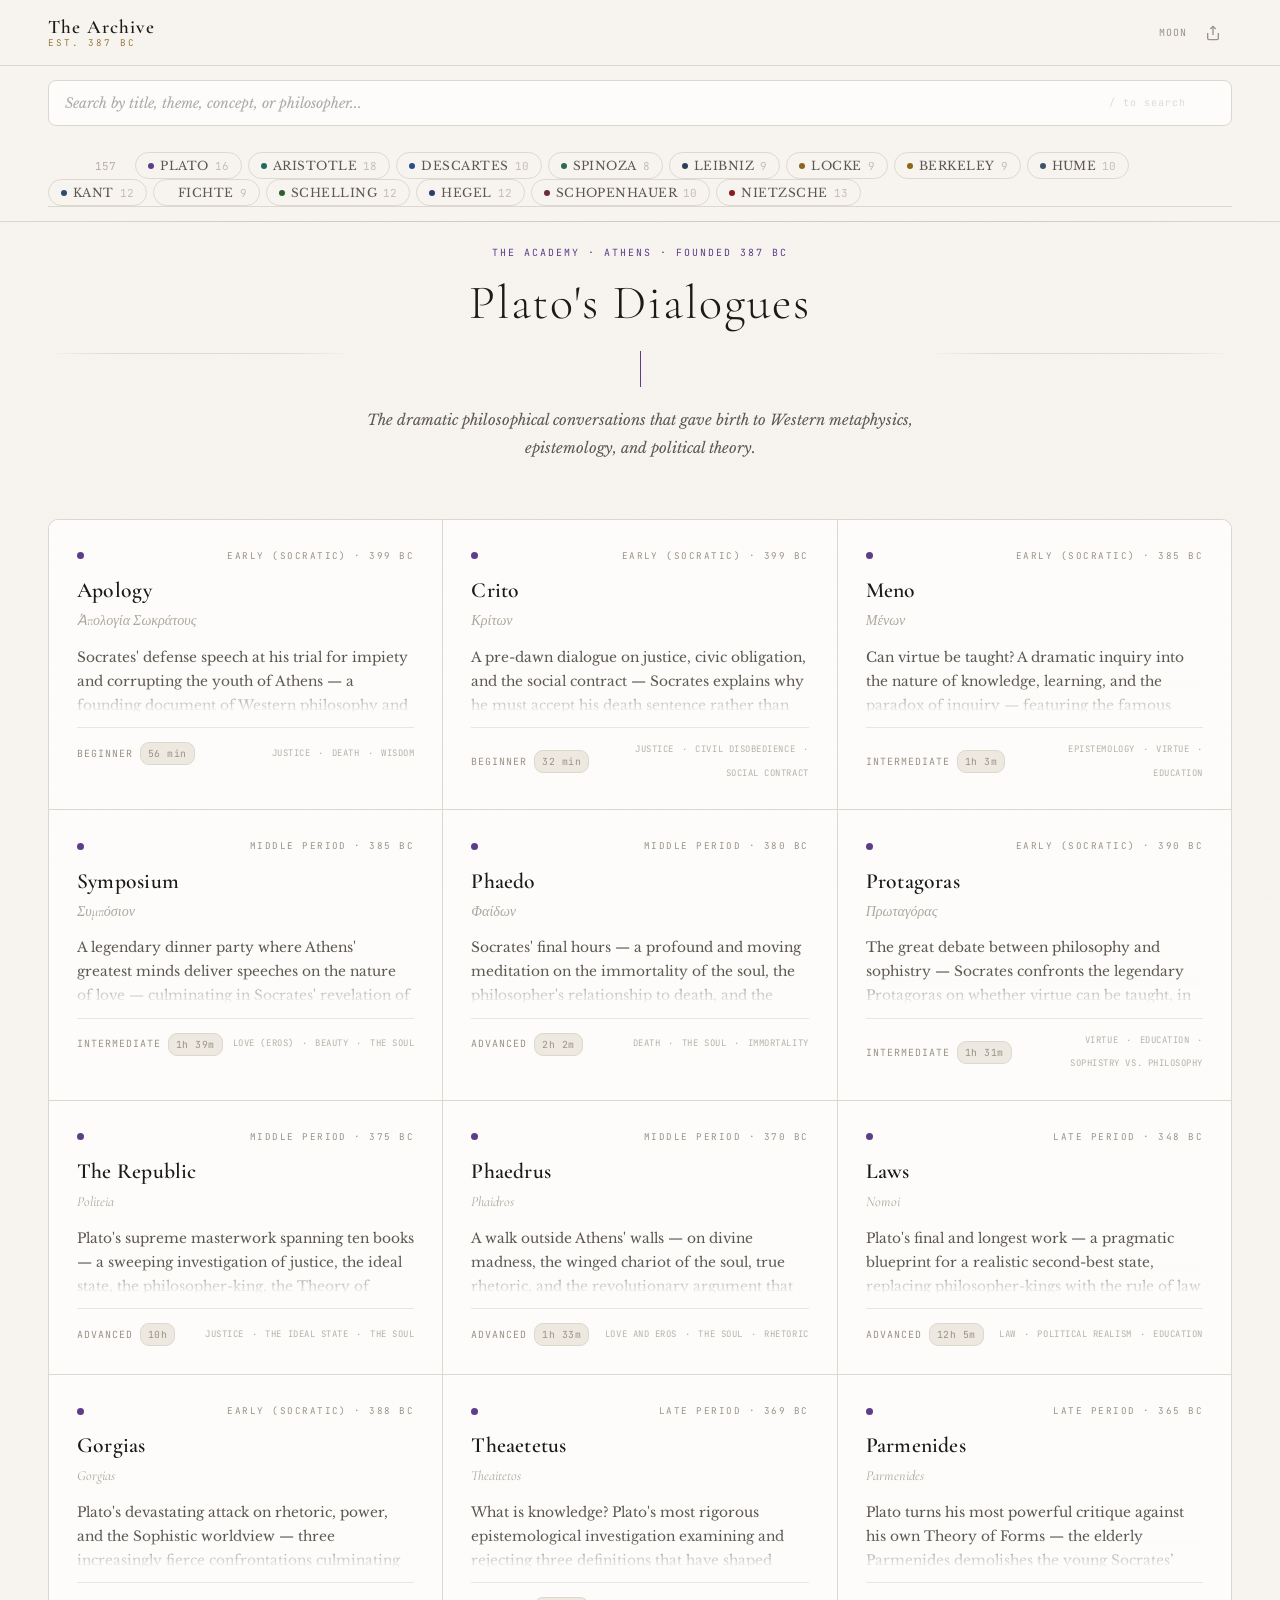
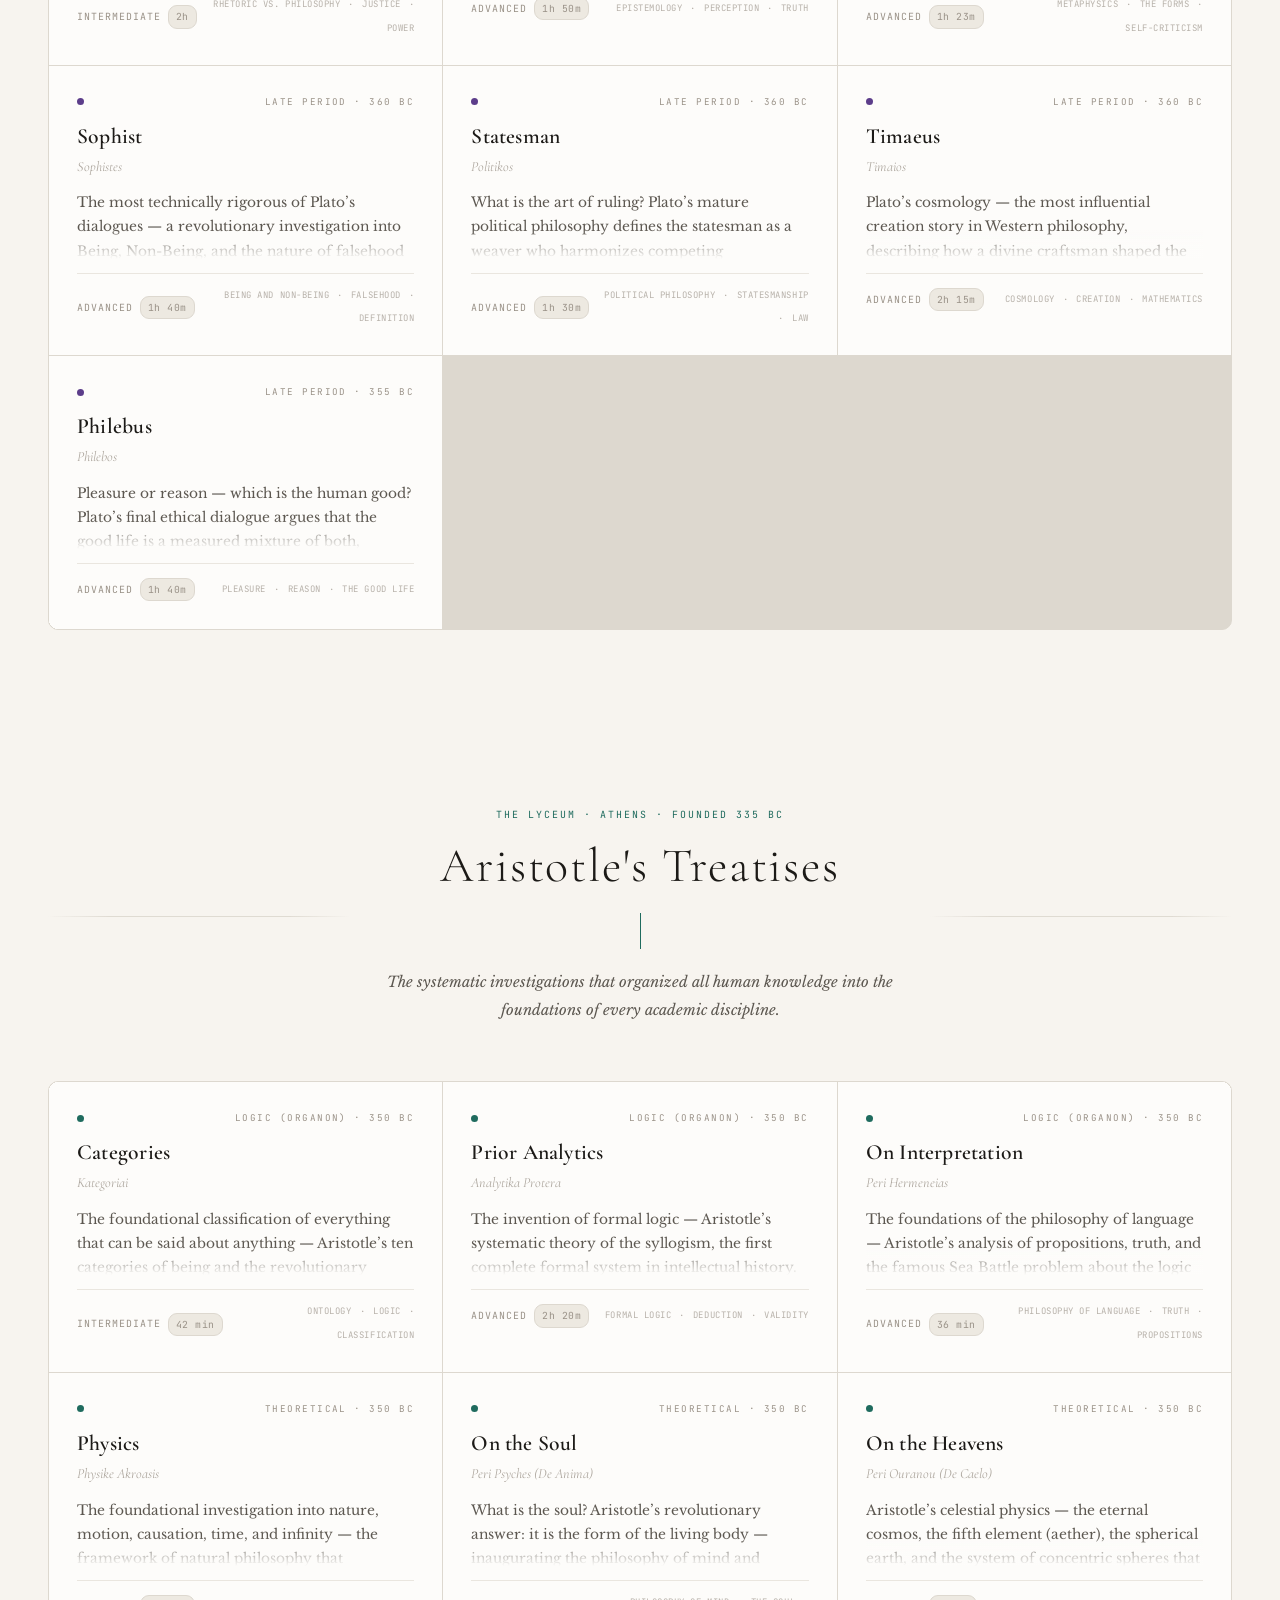
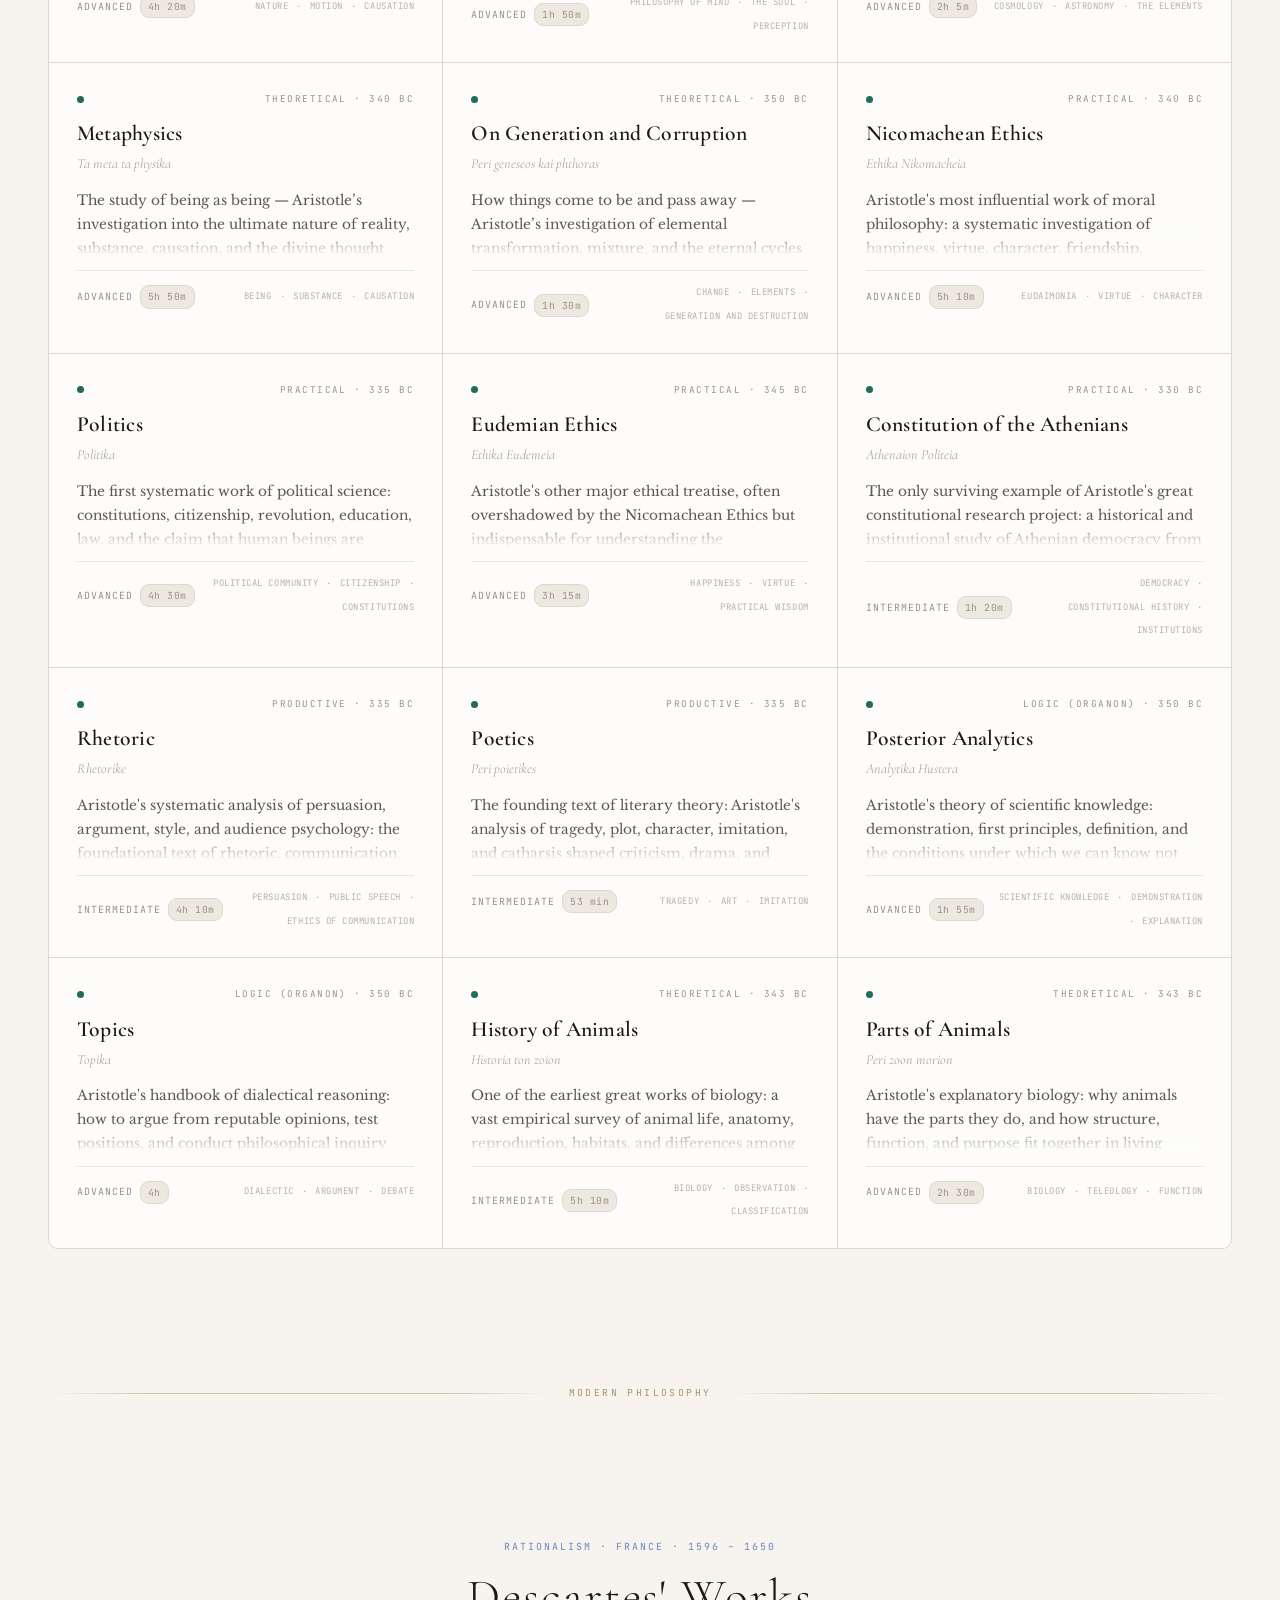
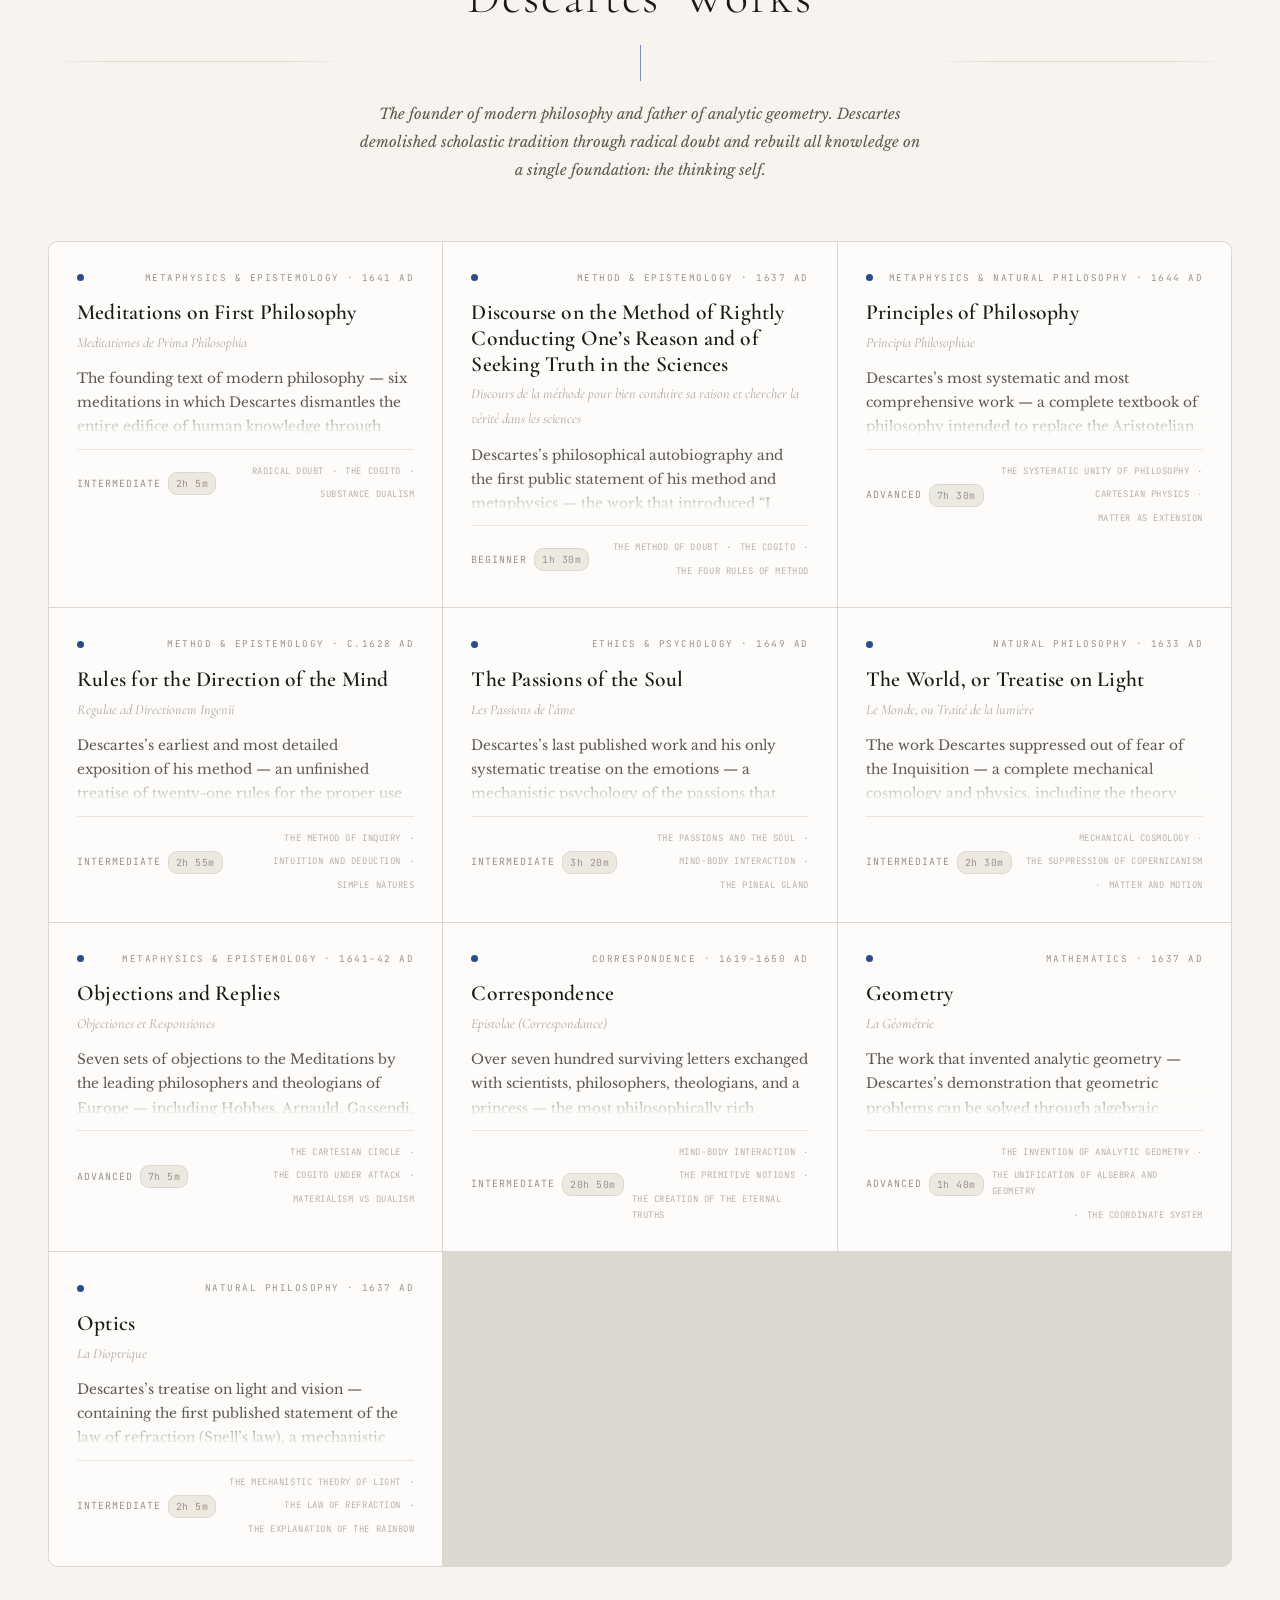
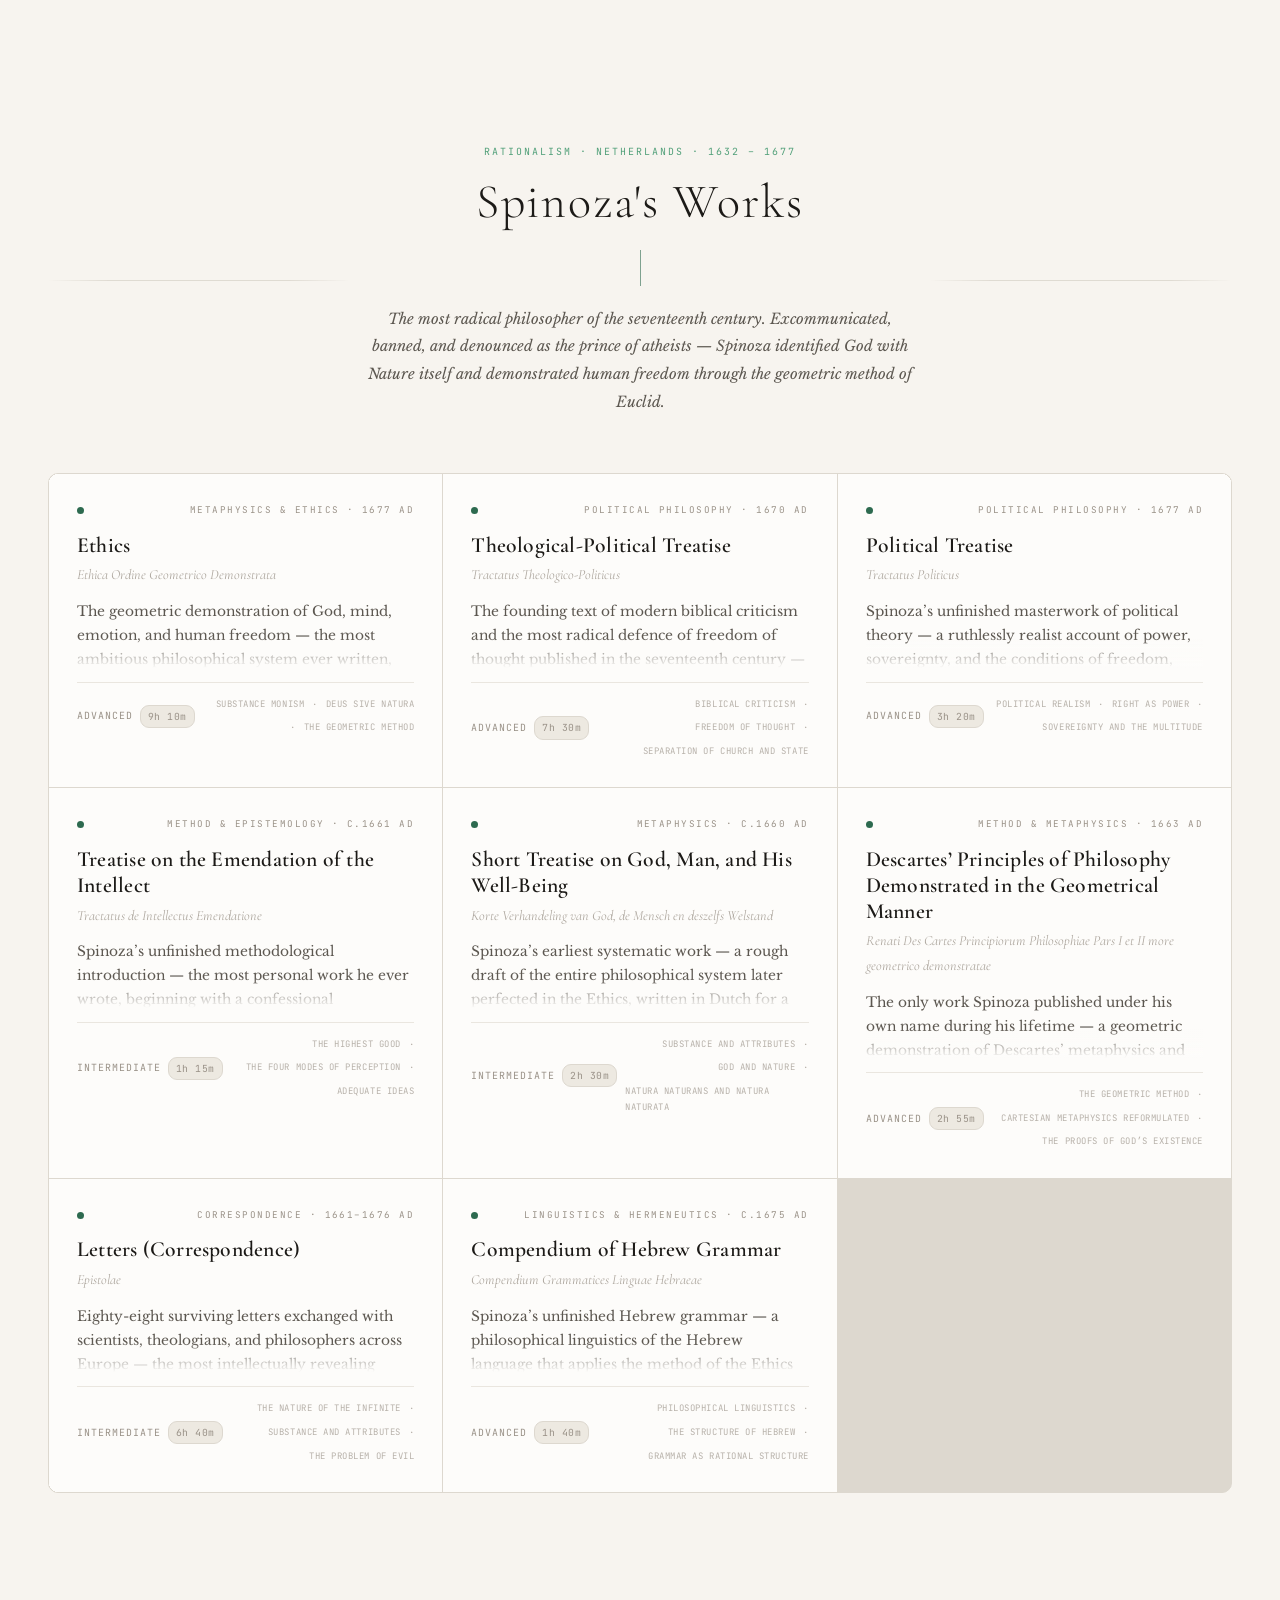
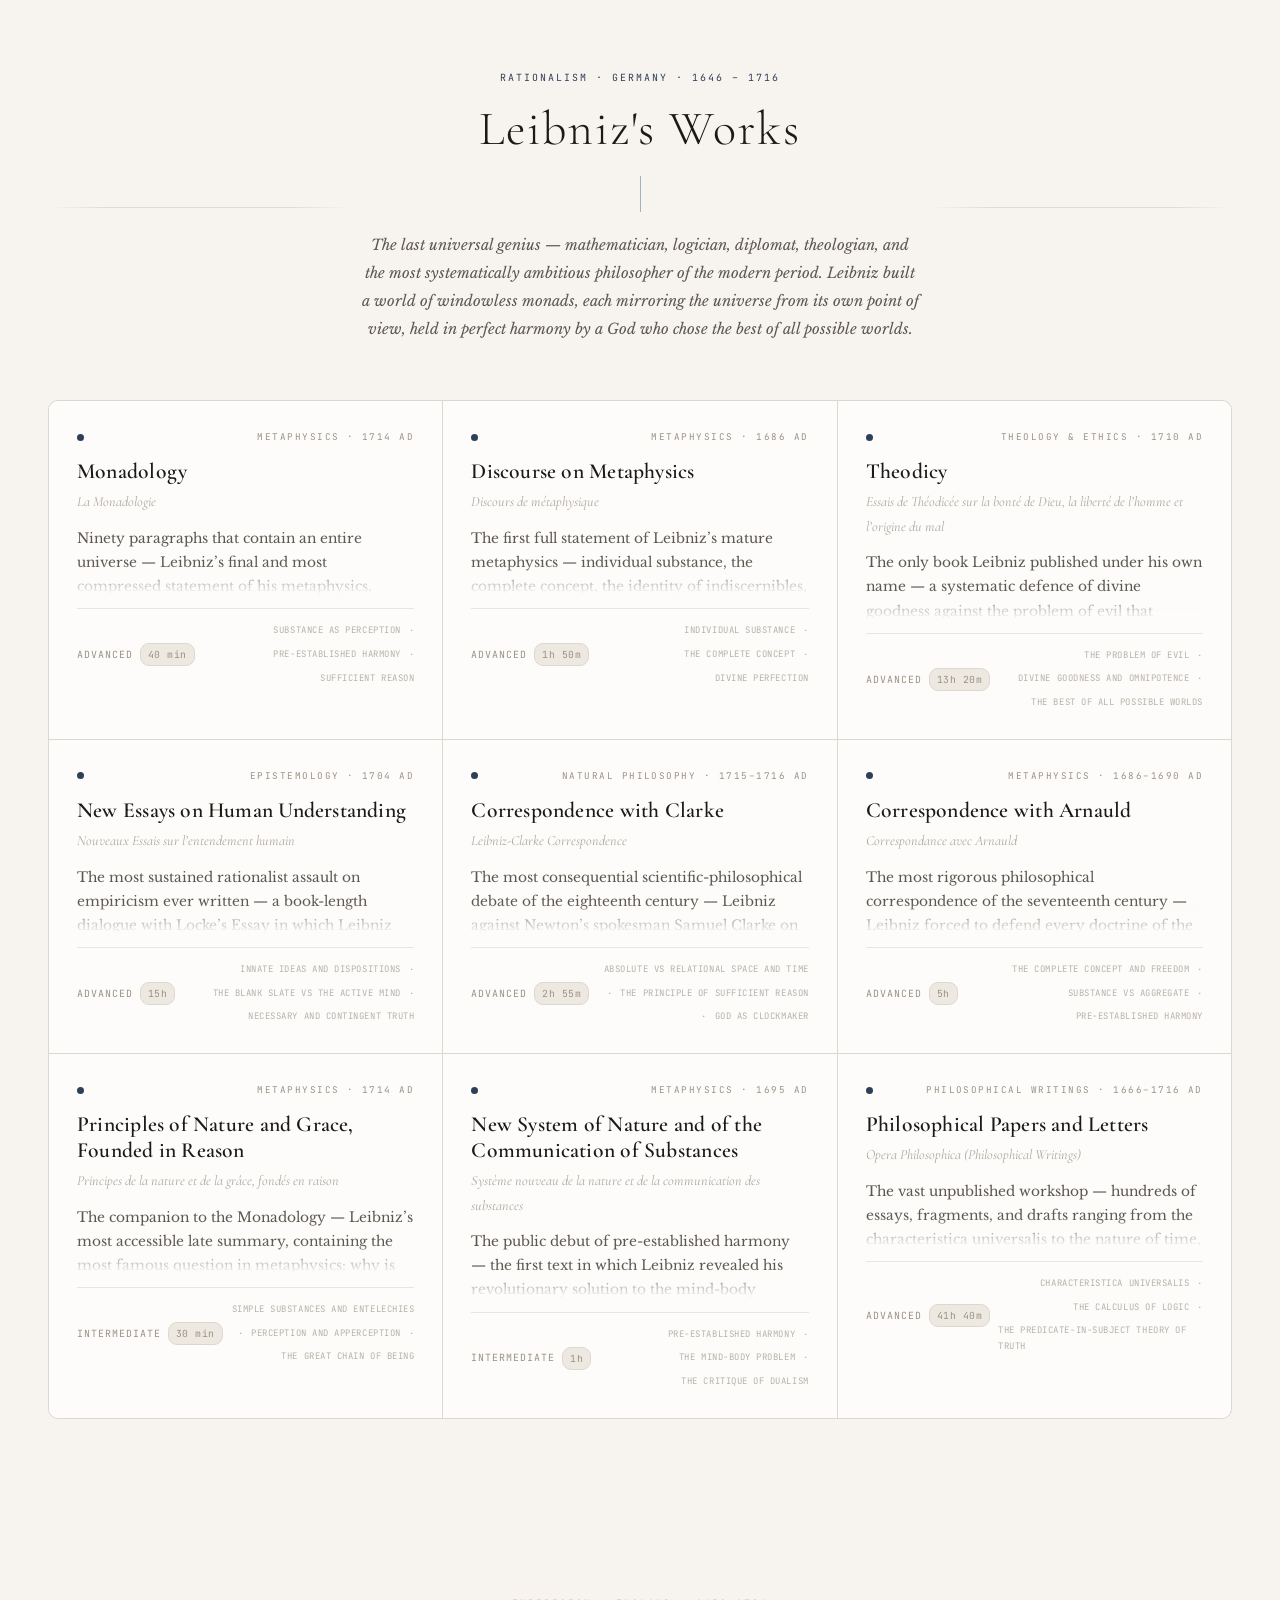
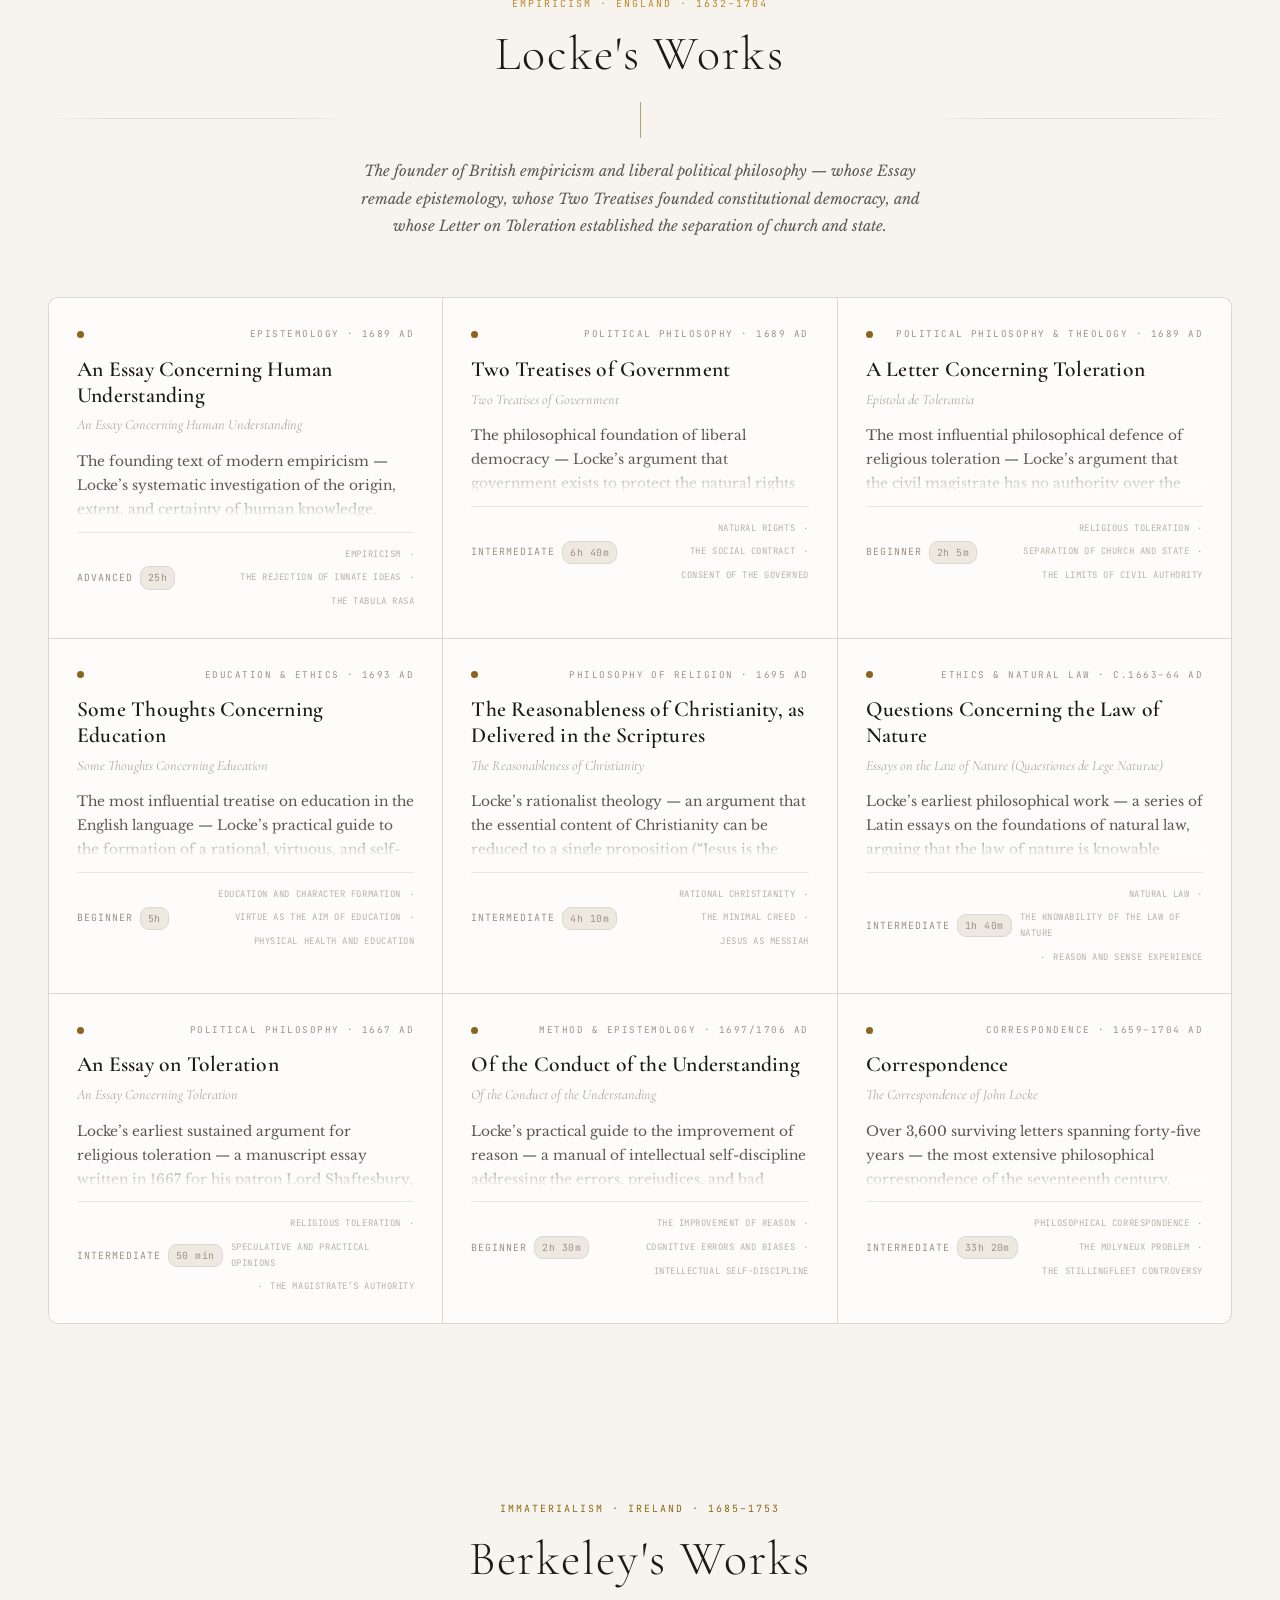
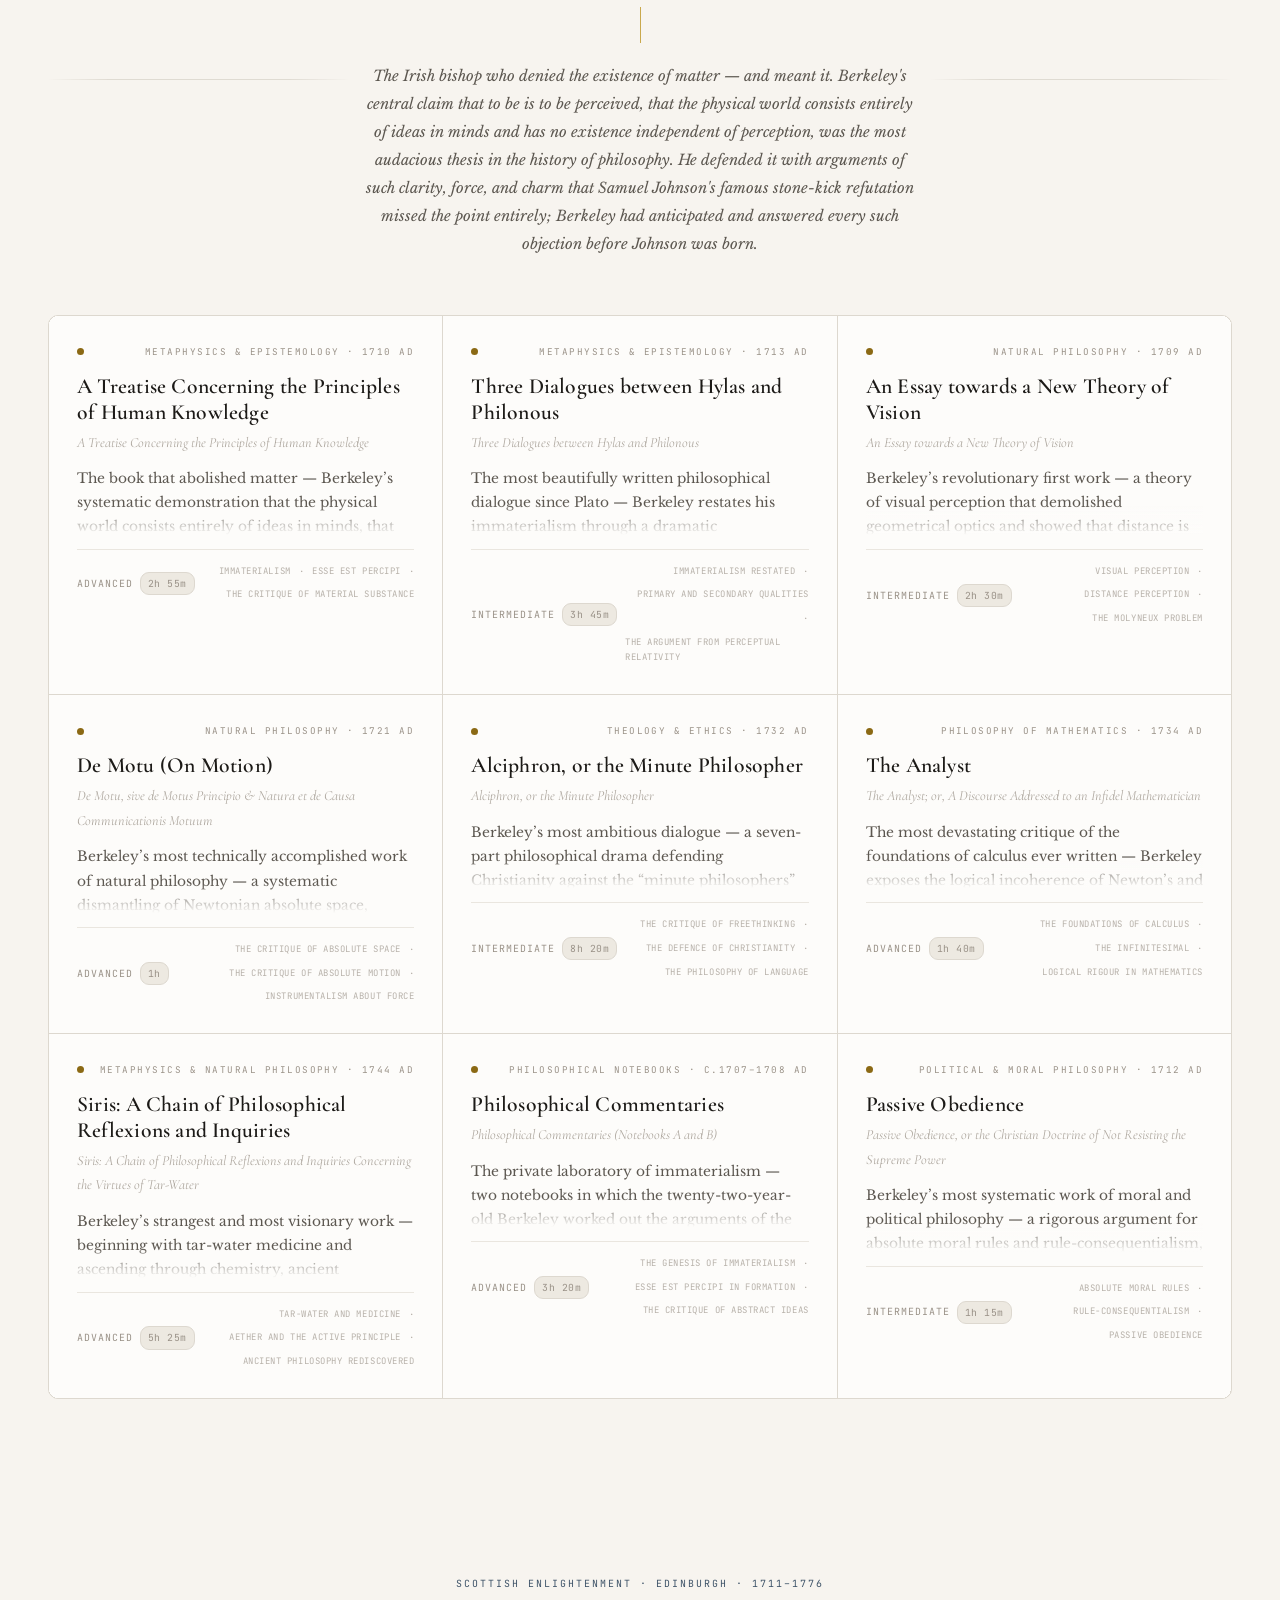
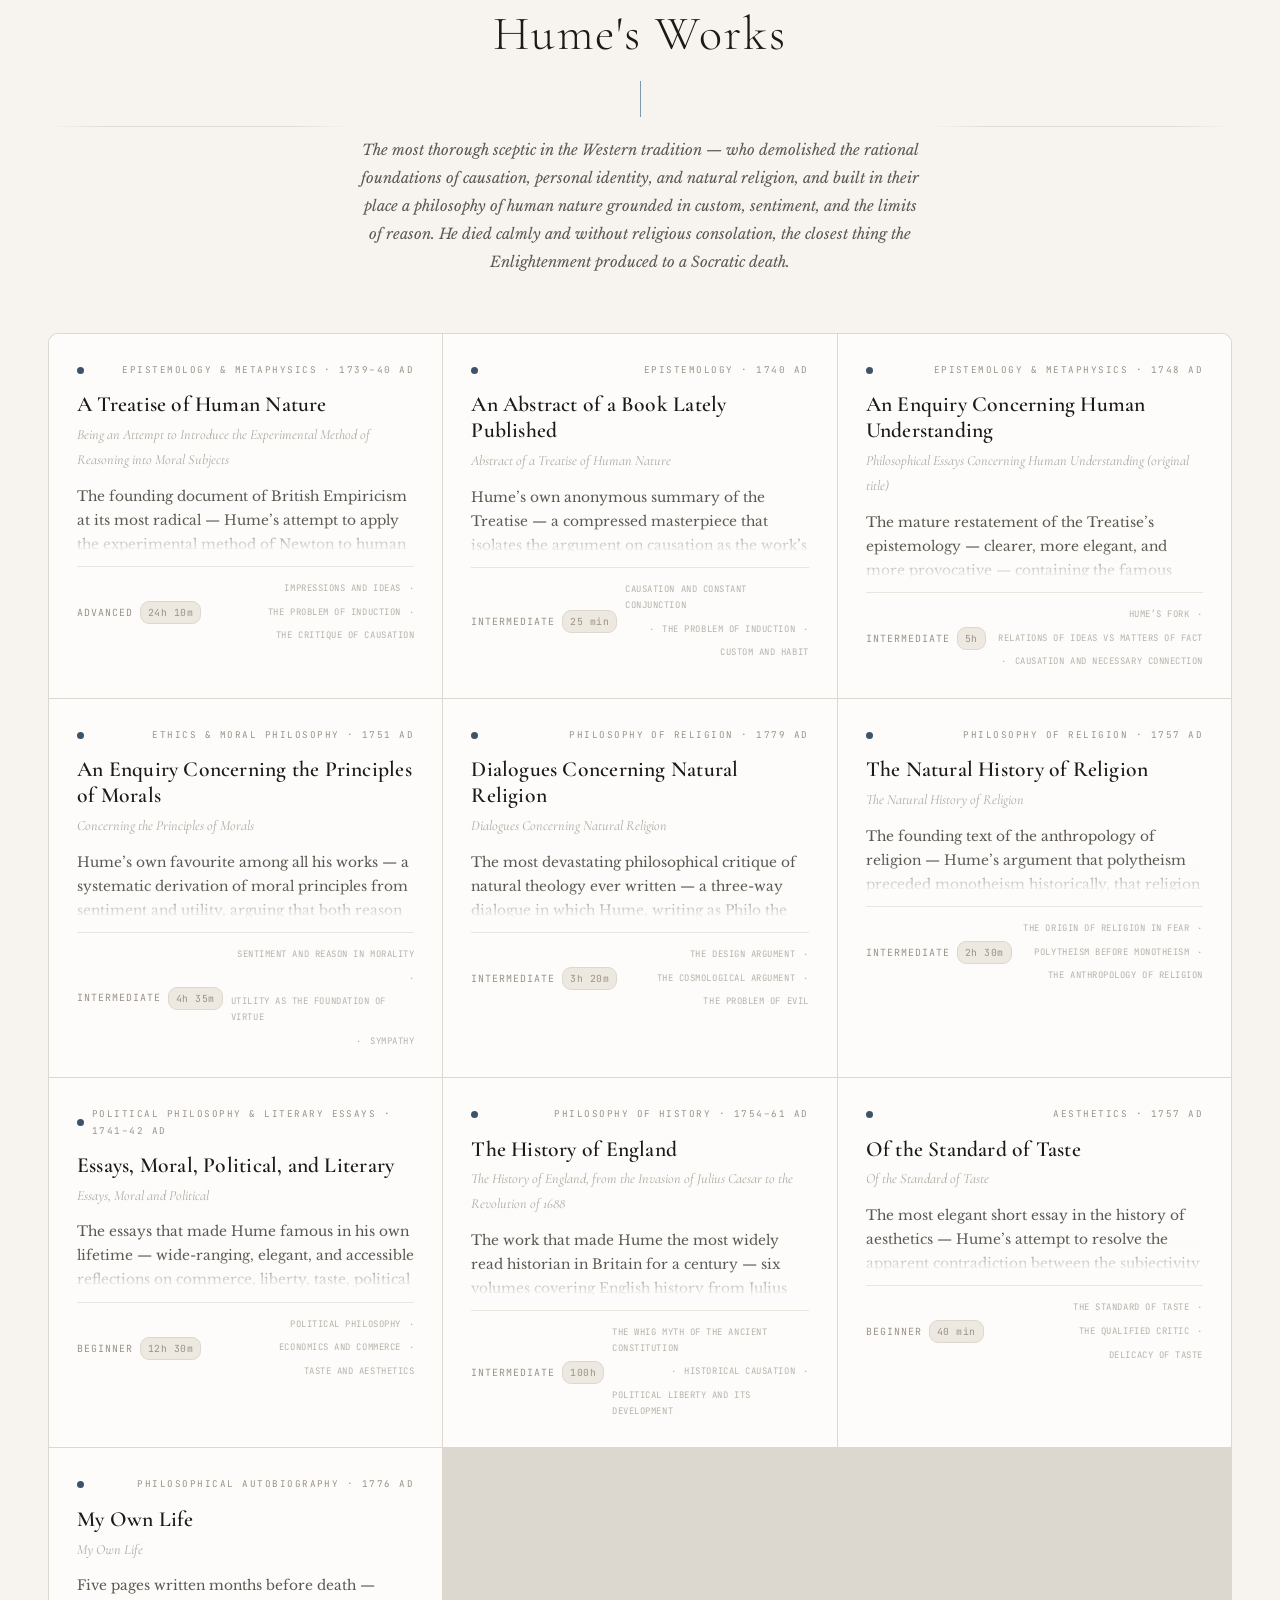
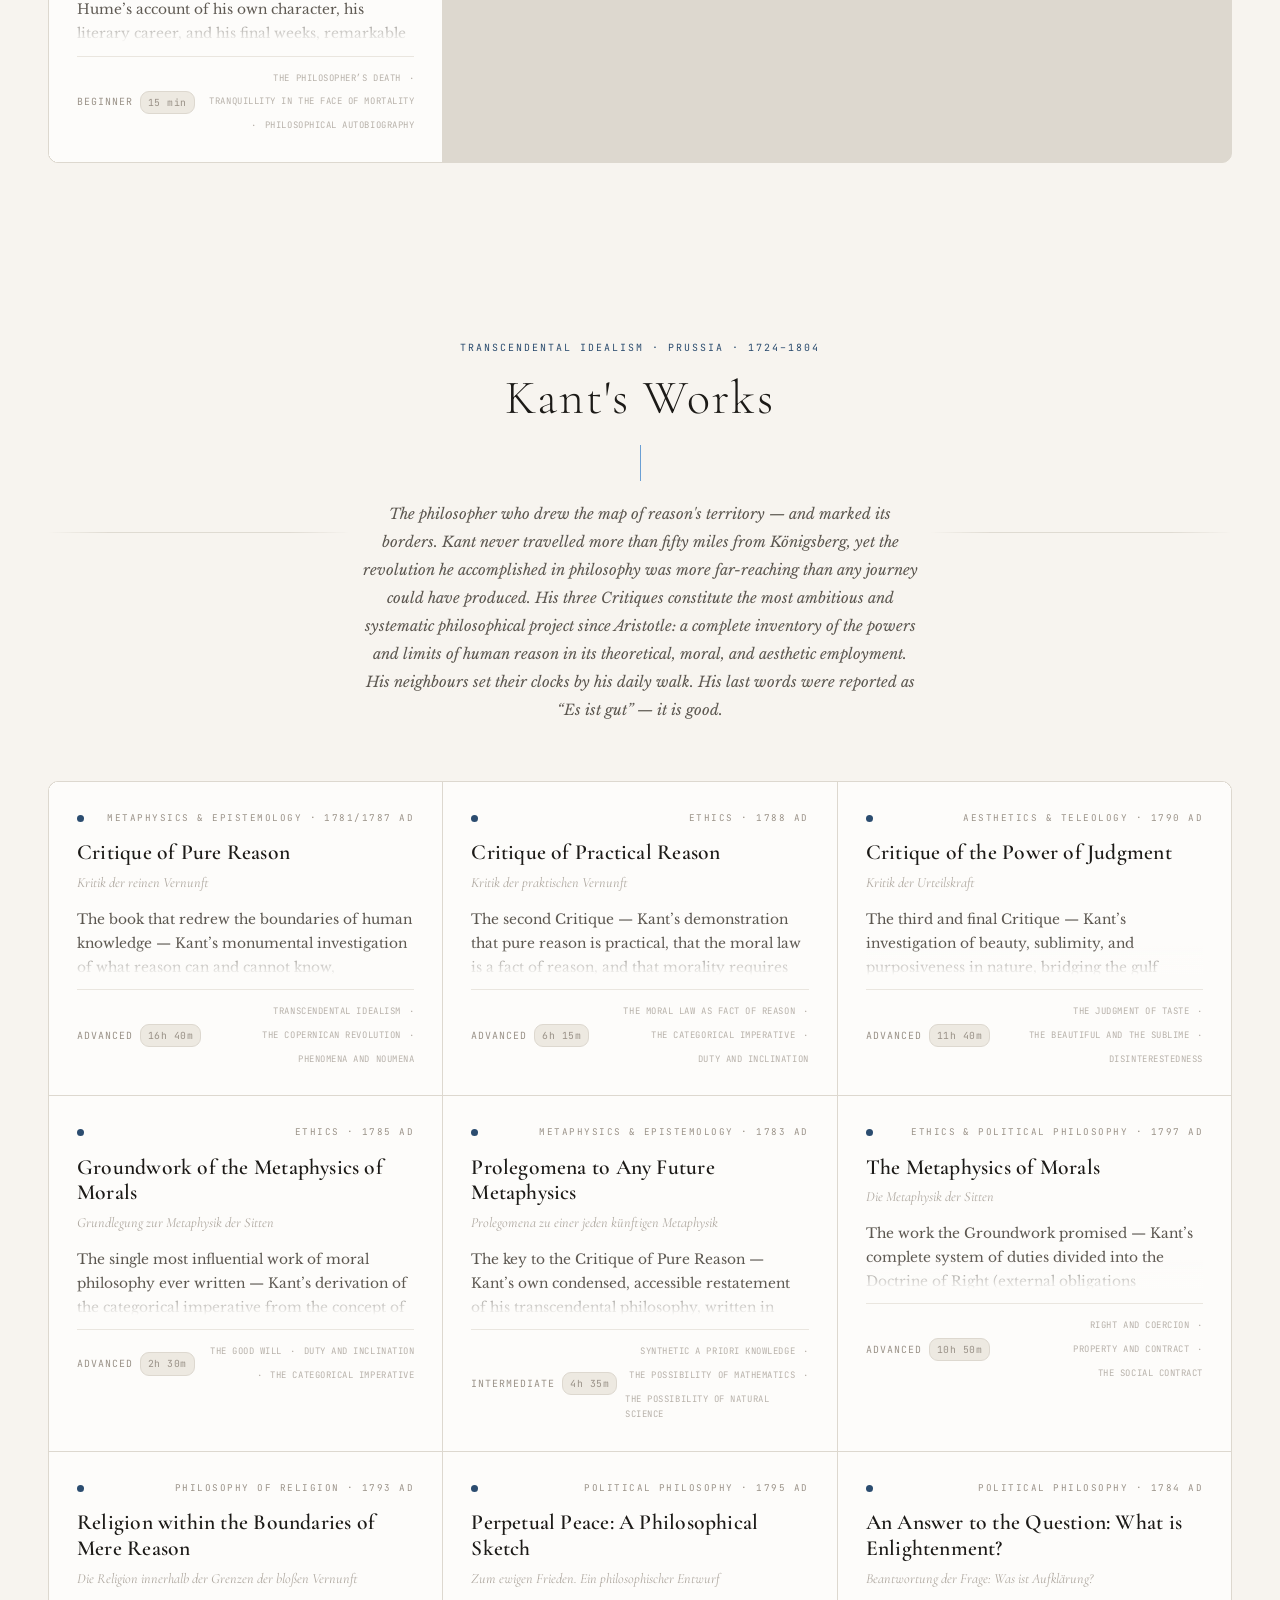
==== commit 3c51d440: "Add Hume — 10 works, Edinburgh Grey theme" ====
--- a/index.html
+++ b/index.html
@@ -146,6 +146,10 @@
                     <span class="filter-dot berkeley-dot"></span>
                     Berkeley <span class="filter-count" id="countBerkeley">0</span>
                 </button>
+                <button class="filter-tab" data-filter="hume" role="tab" aria-selected="false">
+                    <span class="filter-dot hume-dot"></span>
+                    Hume <span class="filter-count" id="countHume">0</span>
+                </button>
                 <button class="filter-tab" data-filter="kant" role="tab" aria-selected="false">
                     <span class="filter-dot kant-dot"></span>
                     Kant <span class="filter-count" id="countKant">0</span>
@@ -307,6 +311,21 @@
     <!-- ================================================================
          KANT (1724–1804)
          ================================================================ -->
+    
+
+    <!-- HUME (1711–1776) -->
+    <section class="works-section" id="hume-section" aria-label="Hume">
+        <div class="container">
+            <div class="section-header fade-in-element">
+                <p class="section-tag hume-tag">Scottish Enlightenment &middot; Edinburgh &middot; 1711&ndash;1776</p>
+                <h2 class="section-title">Hume's Works</h2>
+                <div class="section-rule hume-rule"></div>
+                <p class="section-description">The most thorough sceptic in the Western tradition &mdash; who demolished the rational foundations of causation, personal identity, and natural religion, and built in their place a philosophy of human nature grounded in custom, sentiment, and the limits of reason. He died calmly and without religious consolation, the closest thing the Enlightenment produced to a Socratic death.</p>
+            </div>
+            <div class="works-grid" id="humeGrid"></div>
+        </div>
+    </section>
+
     <section class="works-section" id="kant-section" aria-label="Kant">
         <div class="container">
             <div class="section-header fade-in-element">
@@ -681,6 +700,12 @@
     <script src="js/data-19c.js"></script>
     <script src="js/data-19d.js"></script>
     <script src="js/data-19e.js"></script>
+    <script src="js/data-22a.js"></script>
+    <script src="js/data-22b.js"></script>
+    <script src="js/data-22c.js"></script>
+    <script src="js/data-22d.js"></script>
+    <script src="js/data-22e.js"></script>
+
 
     <script src="js/script.js"></script>
     <script src="js/ui-enhancements.js"></script>
--- a/css/style.css
+++ b/css/style.css
@@ -3207,3 +3207,95 @@
     .modal-summary p { font-size: 0.9rem; line-height: 1.82; }
     .card-reading-time { display: none; }
 }
+
+
+/* ================================================================
+   CONCEPTS PATCH — definition list style
+   ================================================================ */
+
+.modal-concepts {
+    display: flex !important;
+    flex-direction: column !important;
+    flex-wrap: nowrap !important;
+    gap: 0 !important;
+}
+
+.concept-item {
+    display: flex;
+    flex-direction: column;
+    gap: 3px;
+    padding: 11px 0;
+    border-bottom: 1px solid var(--border);
+}
+.concept-item:first-child { border-top: 1px solid var(--border); }
+
+.concept-term {
+    font-family: var(--font-heading);
+    font-size: 0.95rem;
+    font-weight: 700;
+    font-style: italic;
+    color: var(--text);
+    line-height: 1.3;
+}
+
+.concept-desc {
+    font-family: var(--font-body);
+    font-size: 0.855rem;
+    color: var(--text-secondary);
+    line-height: 1.75;
+}
+
+.concept-plain .concept-desc { font-style: italic; }
+
+/* Hide old monospace chips completely */
+.modal-concept-chip { display: none !important; }
+
+/* Reading time badge */
+.meta-badge-time {
+    background: var(--gold-bg);
+    border-color: rgba(166,138,76,0.25);
+    color: var(--gold);
+    font-weight: 500;
+}
+.meta-badge-words { color: var(--text-muted); opacity: 0.65; }
+
+
+/* ============================================================
+   HUME — Edinburgh Grey / Scottish Enlightenment (1711–1776)
+   ============================================================ */
+
+.hume-tag {
+    color: #3E5368;
+    border-color: rgba(62, 83, 104, 0.25);
+}
+.hume-rule {
+    background: linear-gradient(90deg, #3E5368, #7A9BAF, transparent);
+}
+.hume-dot { background: #3E5368; }
+
+.works-section#hume-section .card-philosopher-badge {
+    background: rgba(62, 83, 104, 0.10);
+    color: #3E5368;
+    border-color: rgba(62, 83, 104, 0.25);
+}
+.works-section#hume-section .card[data-philosopher="hume"]:hover {
+    border-top-color: #3E5368;
+    box-shadow: 0 8px 32px rgba(62, 83, 104, 0.12);
+}
+.filter-tab[data-filter="hume"] .filter-dot { background: #3E5368; }
+.filter-tab[data-filter="hume"].active,
+.filter-tab[data-filter="hume"]:hover {
+    color: #3E5368;
+    border-color: rgba(62, 83, 104, 0.35);
+}
+.modal-header.modal-philosopher-hume { border-top-color: #3E5368; }
+
+@media (prefers-color-scheme: dark) {
+    .hume-tag { color: #8CAFC4; border-color: rgba(140, 175, 196, 0.20); }
+    .hume-rule { background: linear-gradient(90deg, #8CAFC4, #B5D0E0, transparent); }
+    .hume-dot { background: #8CAFC4; }
+    .filter-tab[data-filter="hume"] .filter-dot { background: #8CAFC4; }
+    .filter-tab[data-filter="hume"].active,
+    .filter-tab[data-filter="hume"]:hover { color: #8CAFC4; border-color: rgba(140,175,196,0.35); }
+    .modal-header.modal-philosopher-hume { border-top-color: #8CAFC4; }
+}
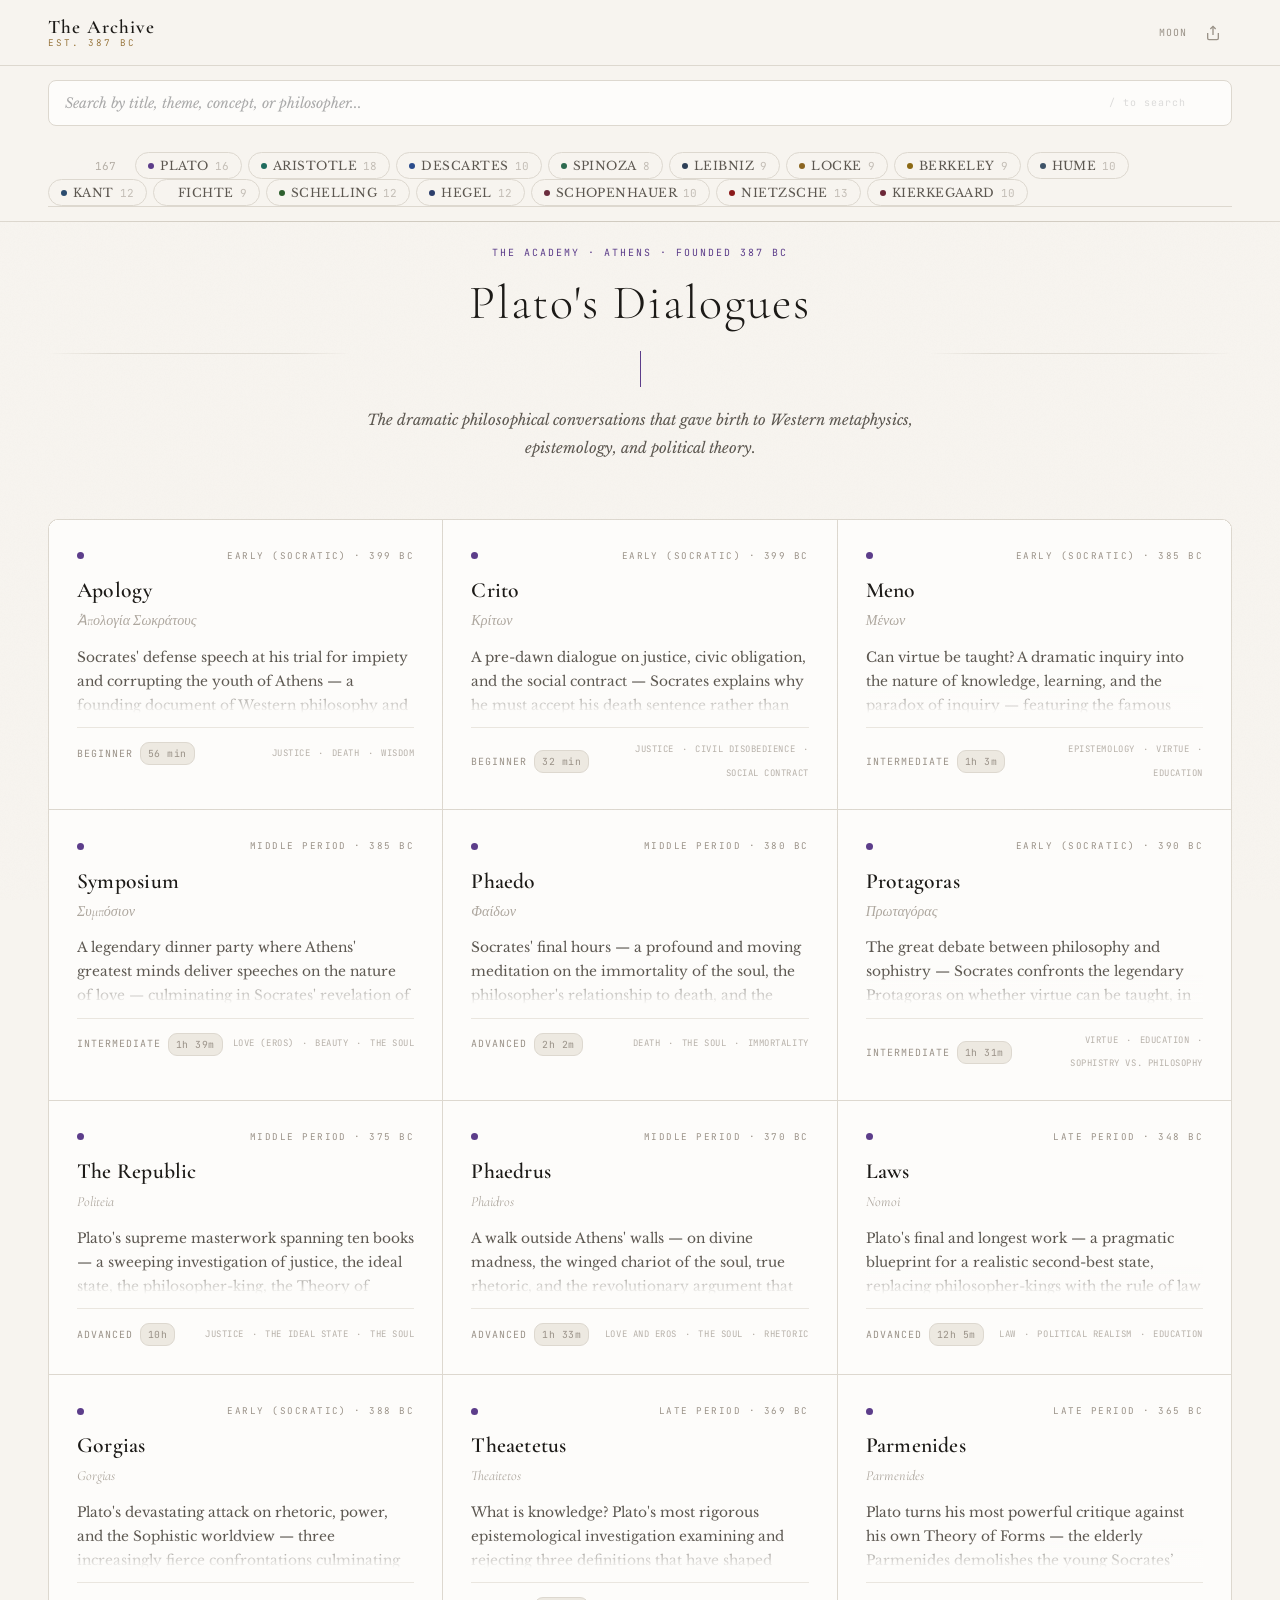
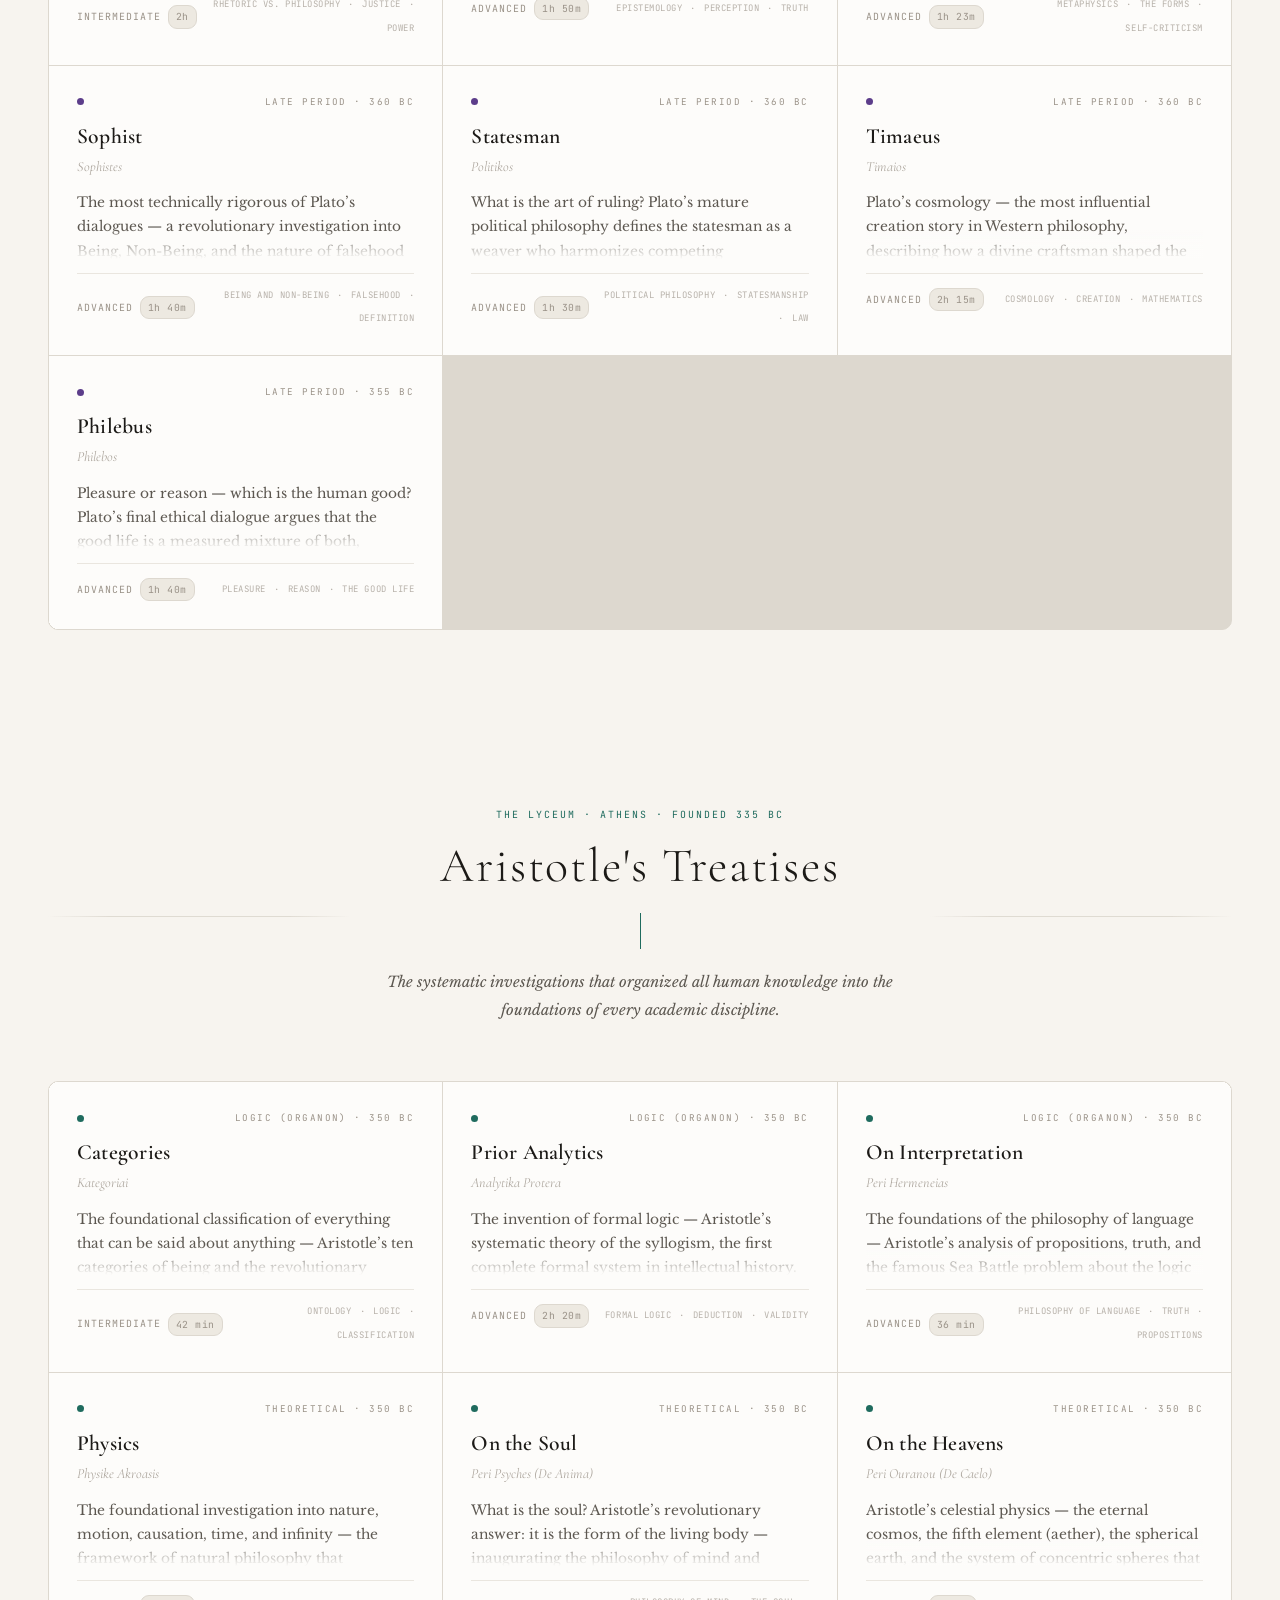
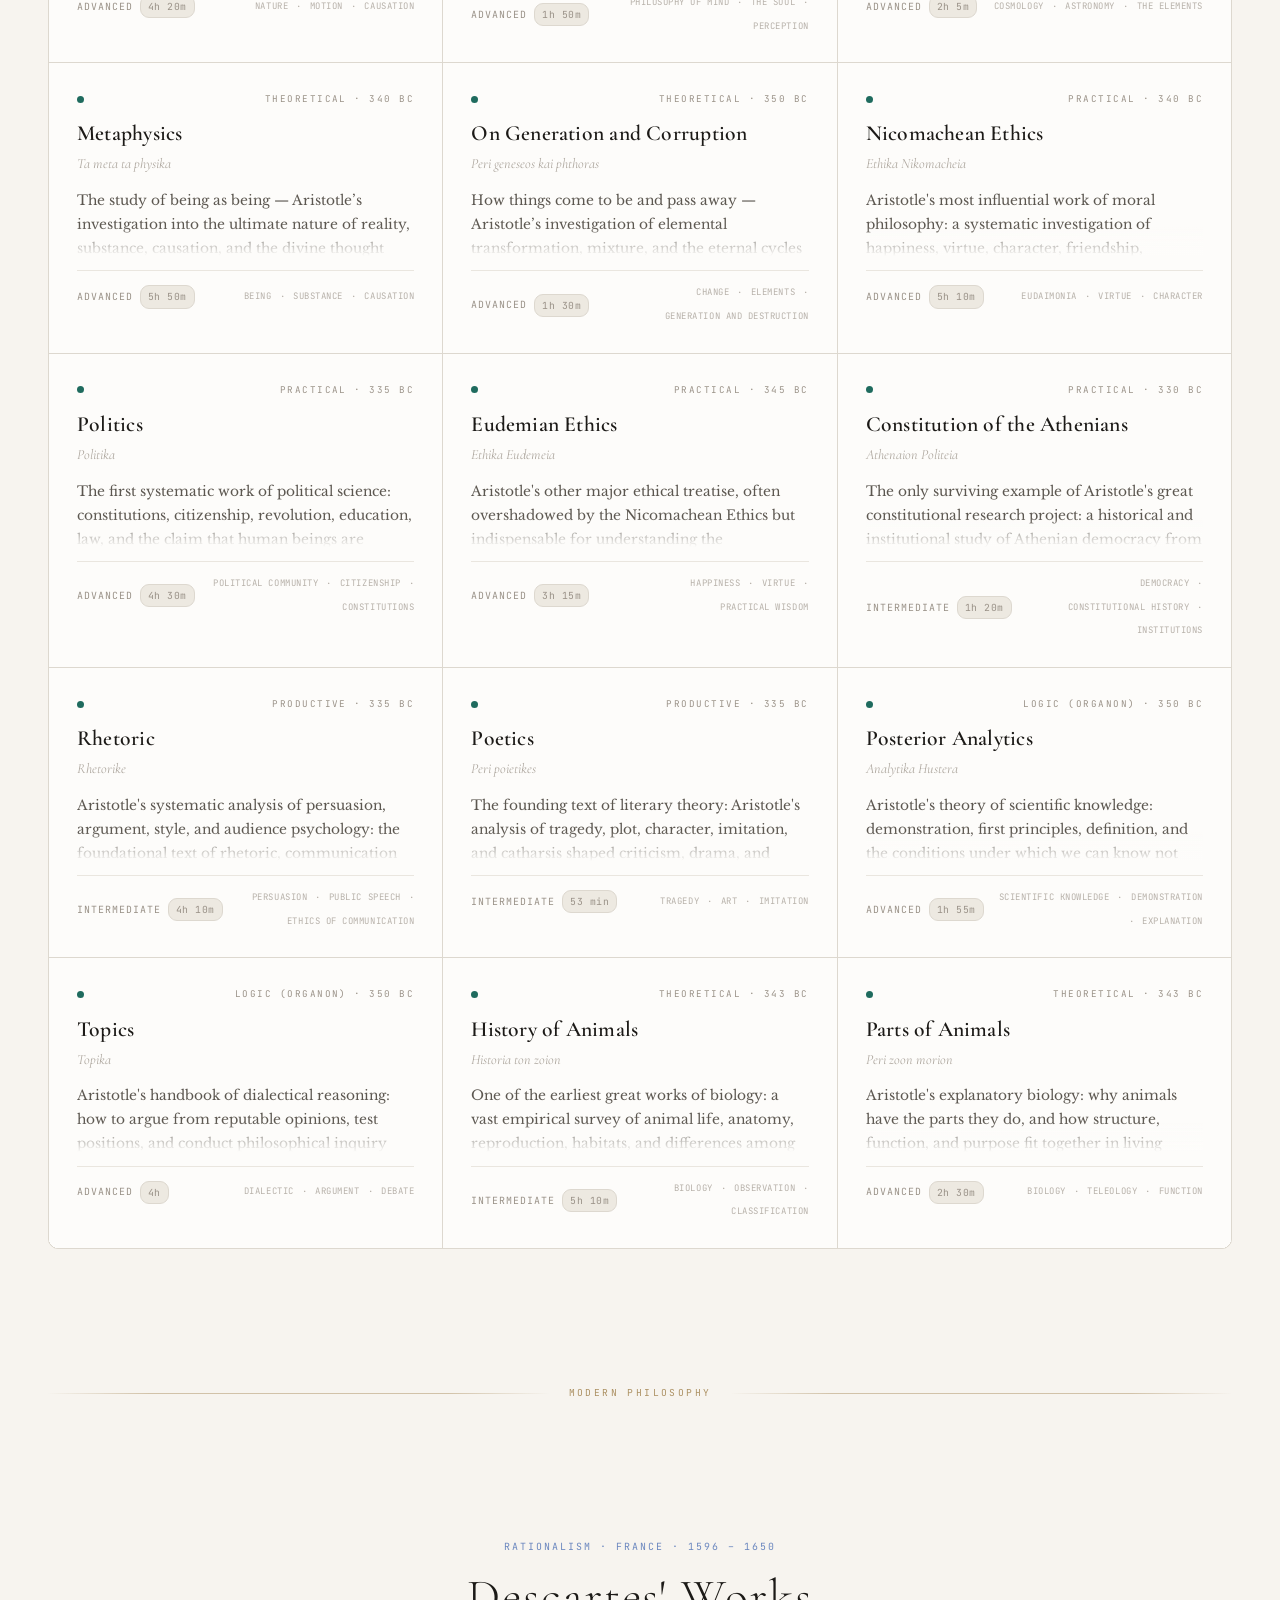
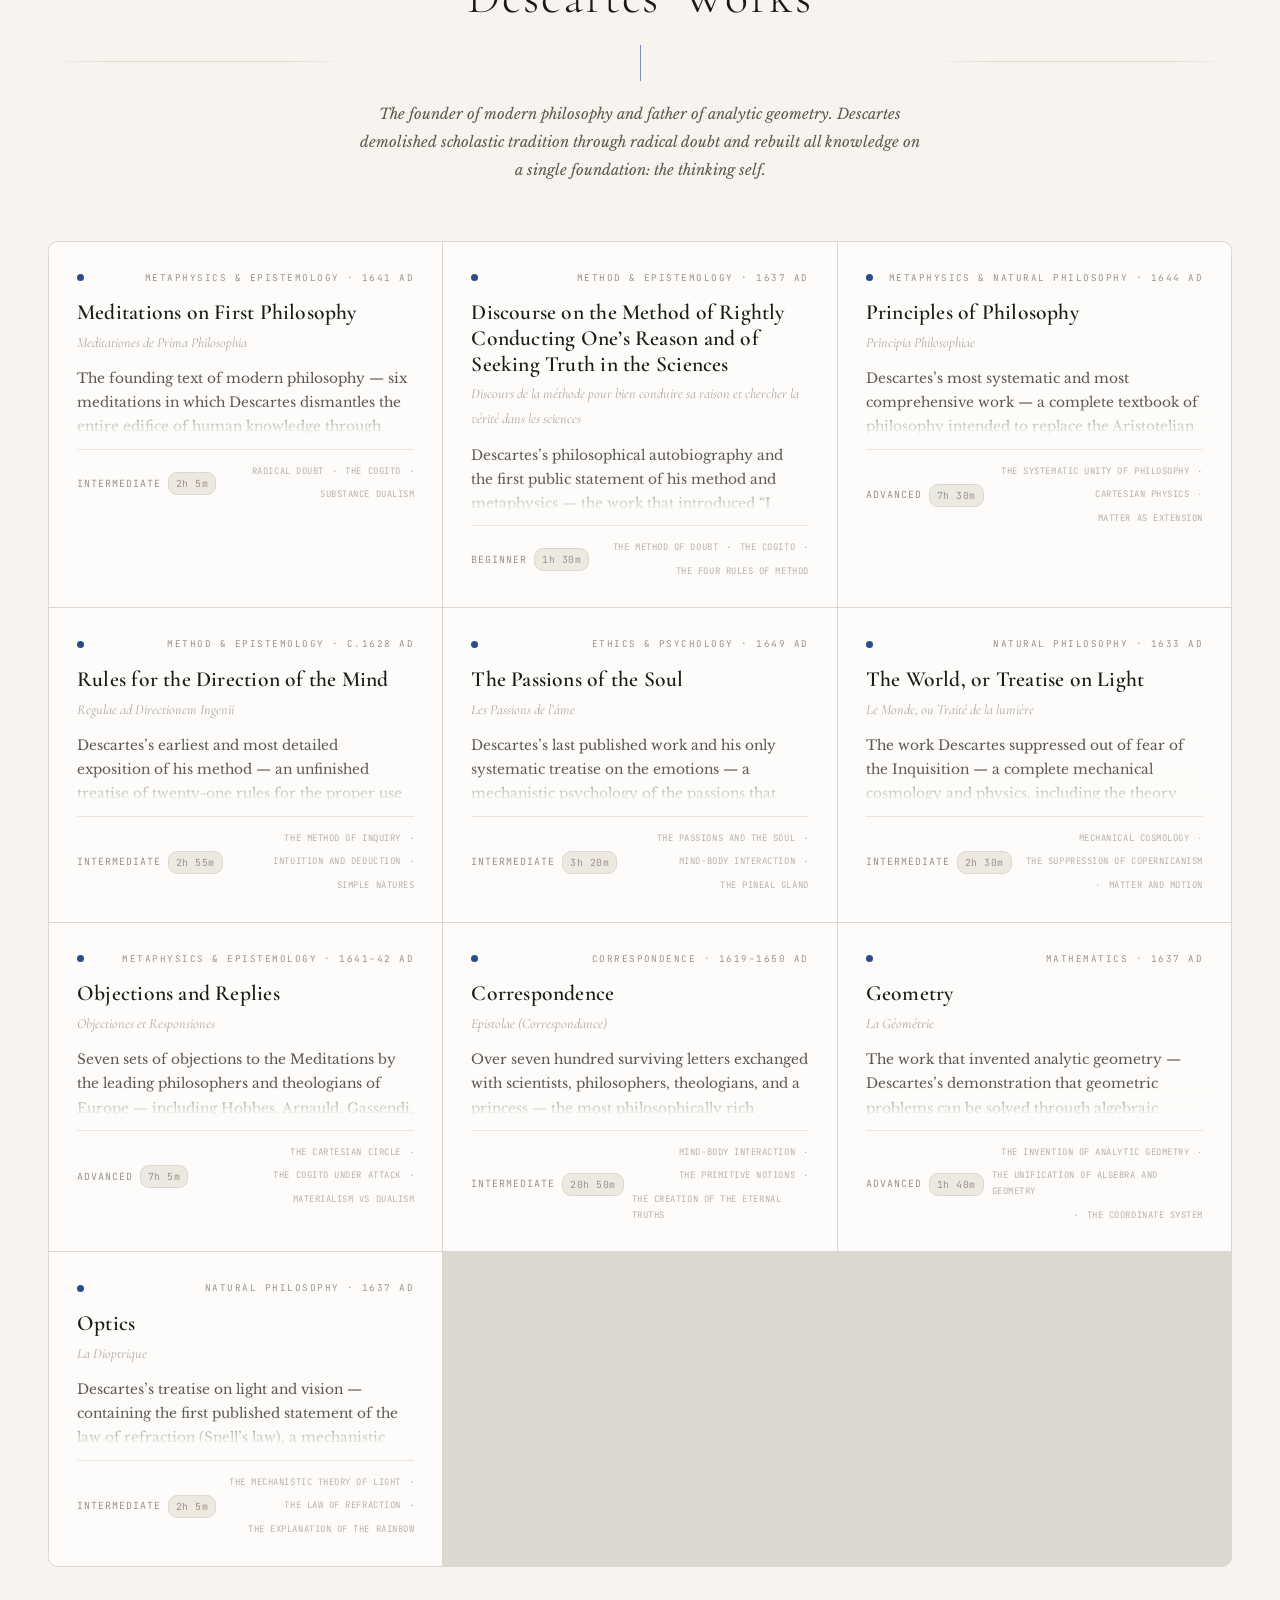
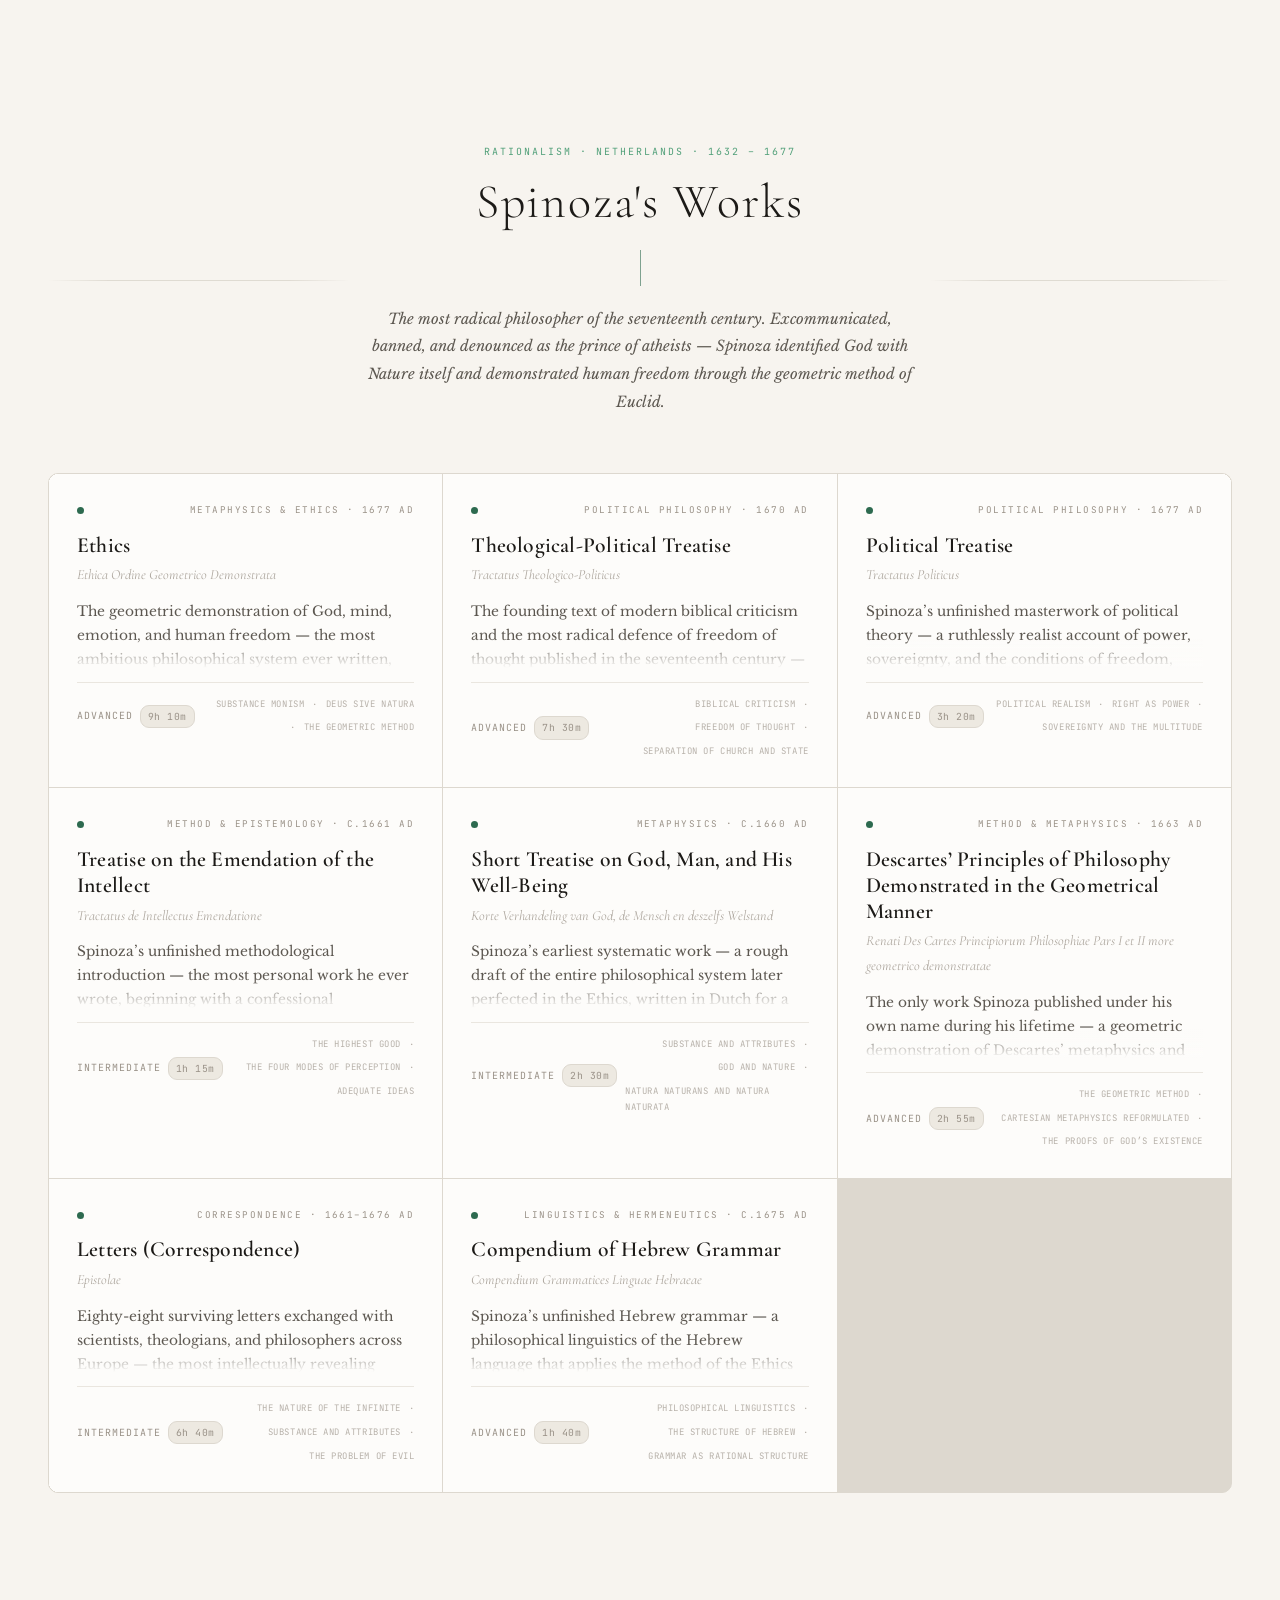
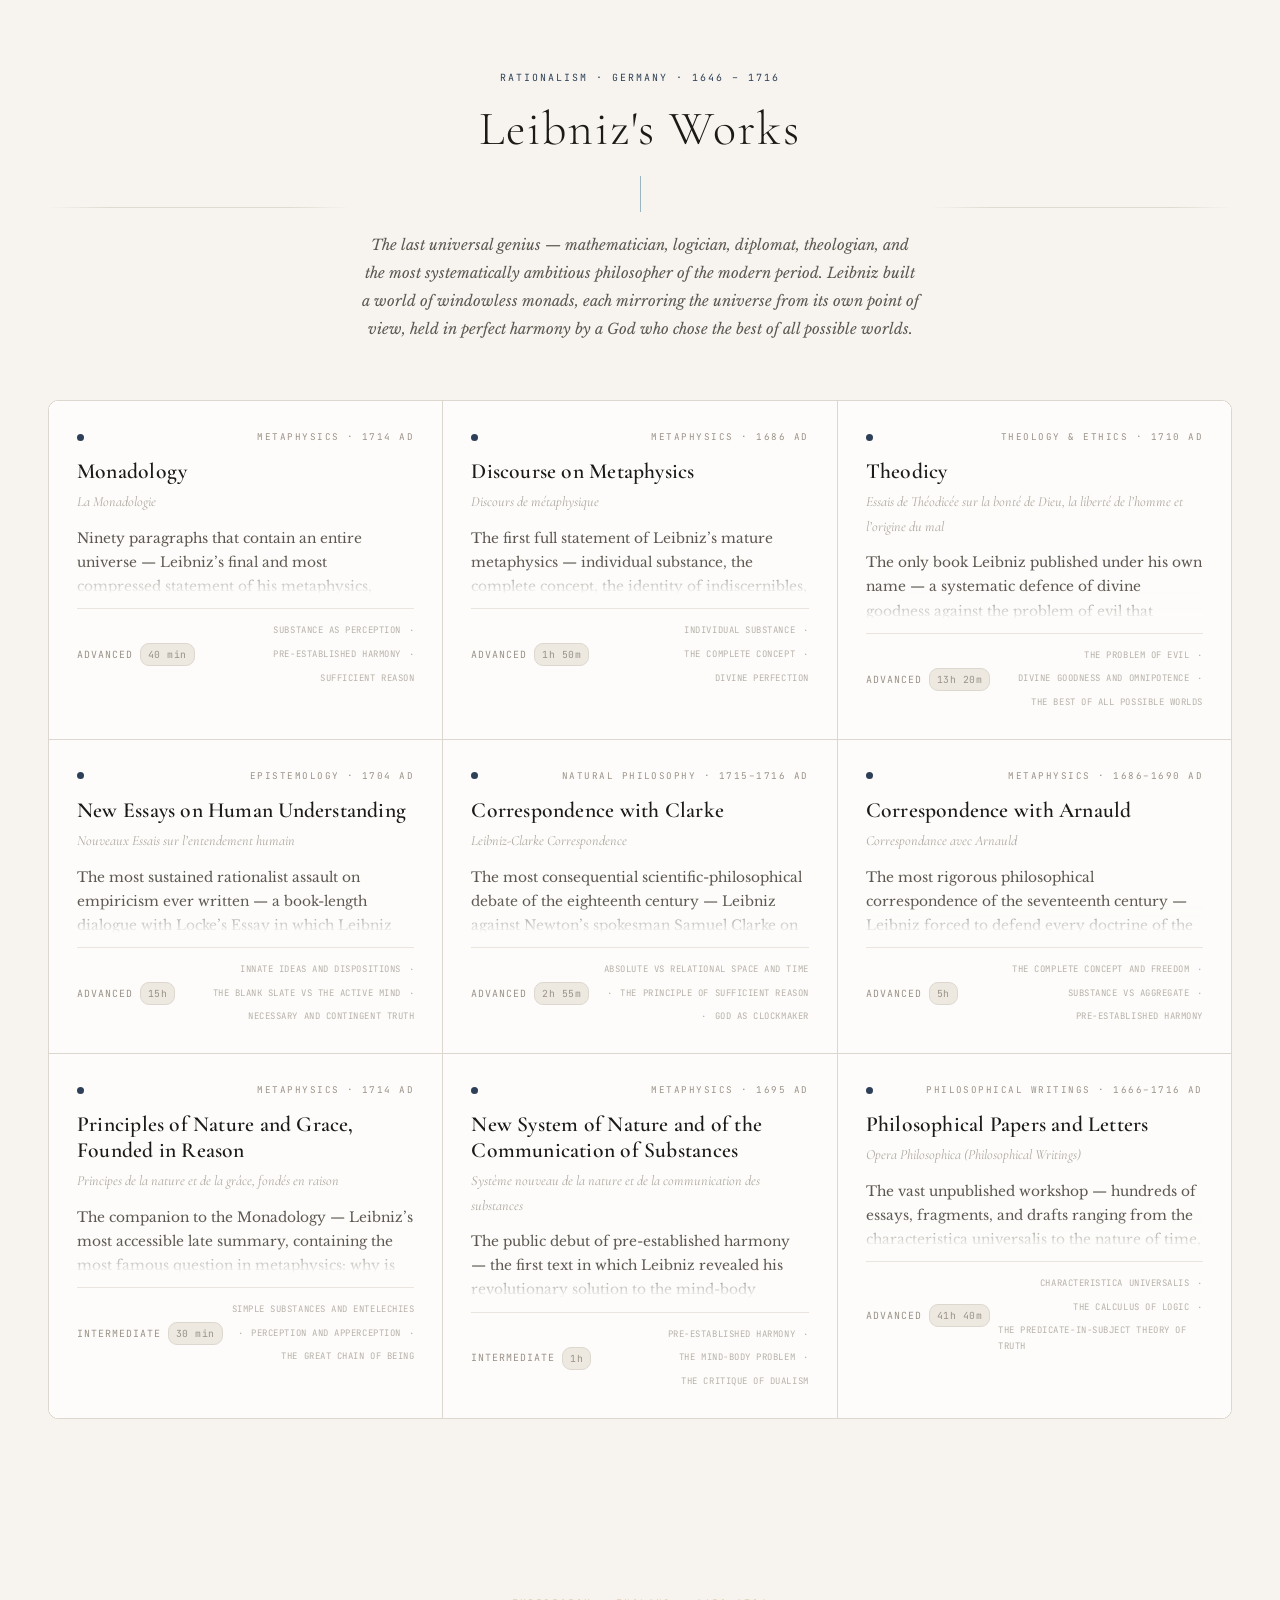
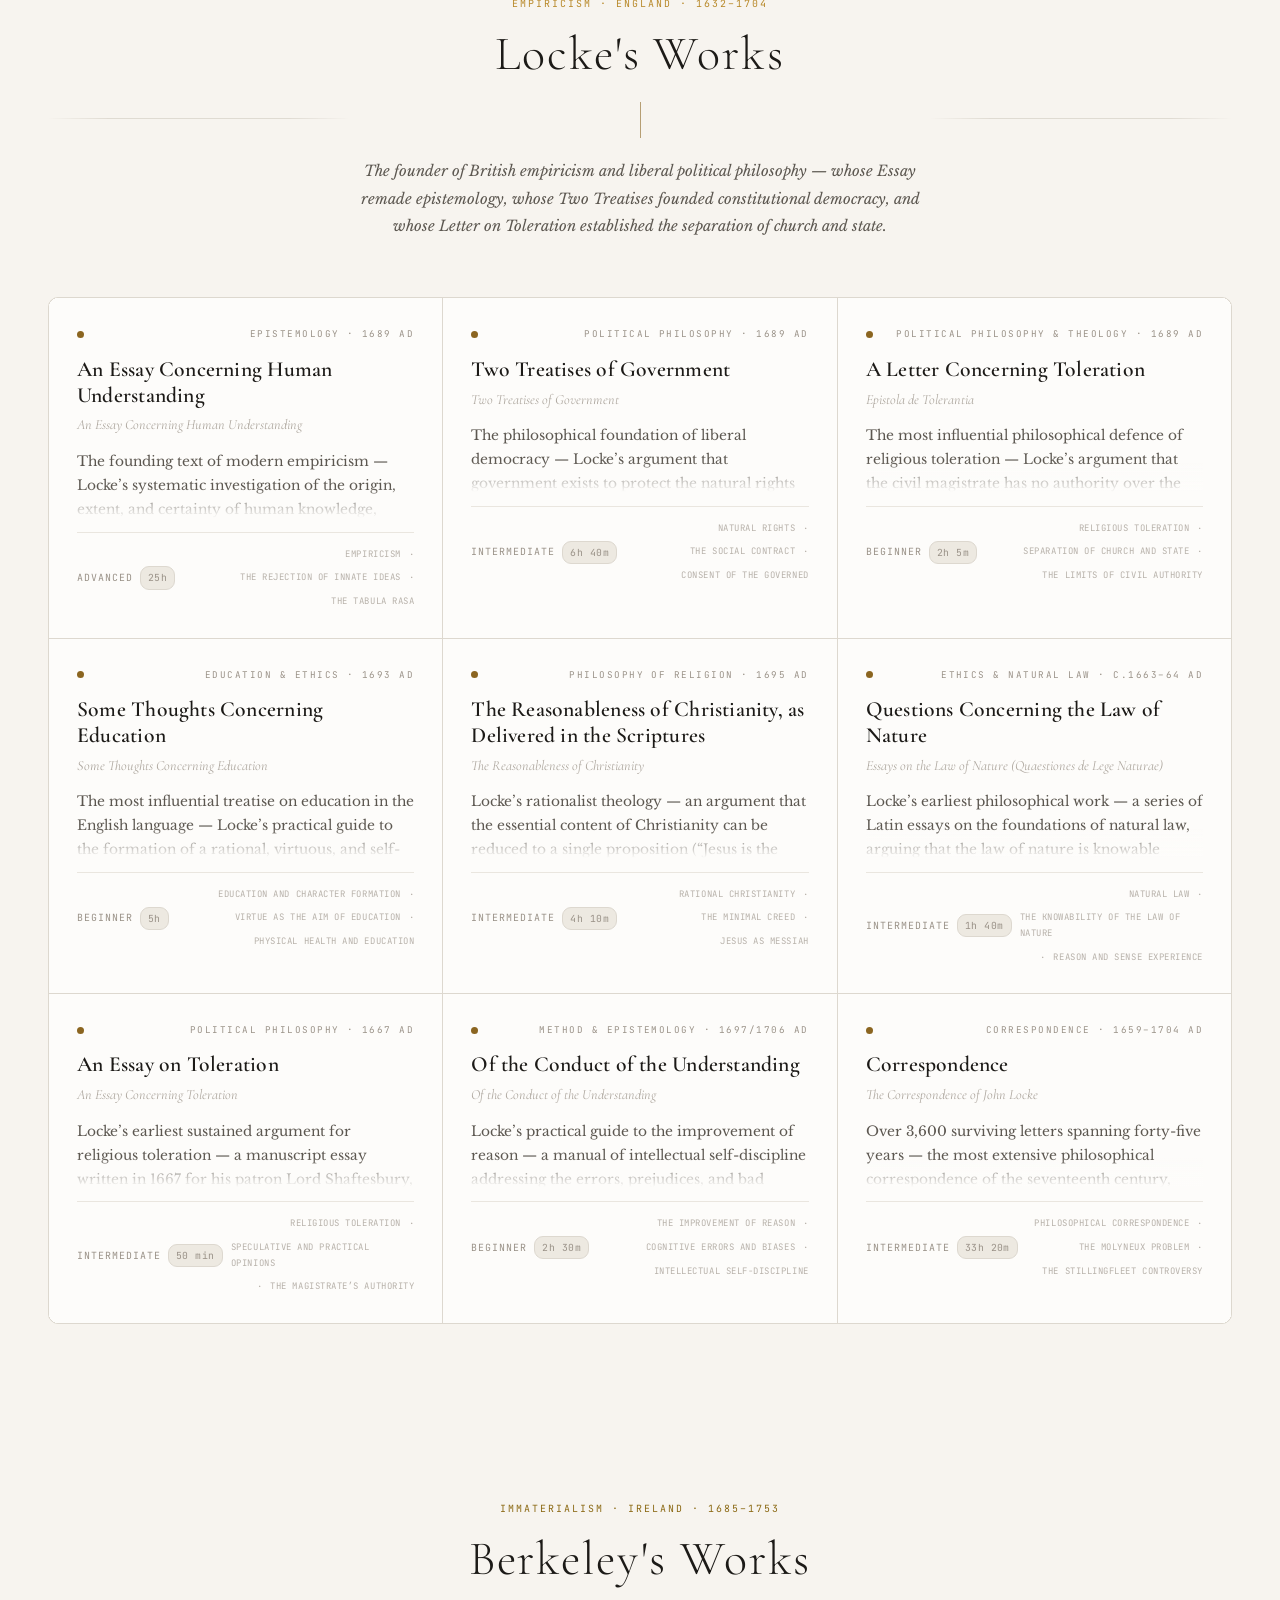
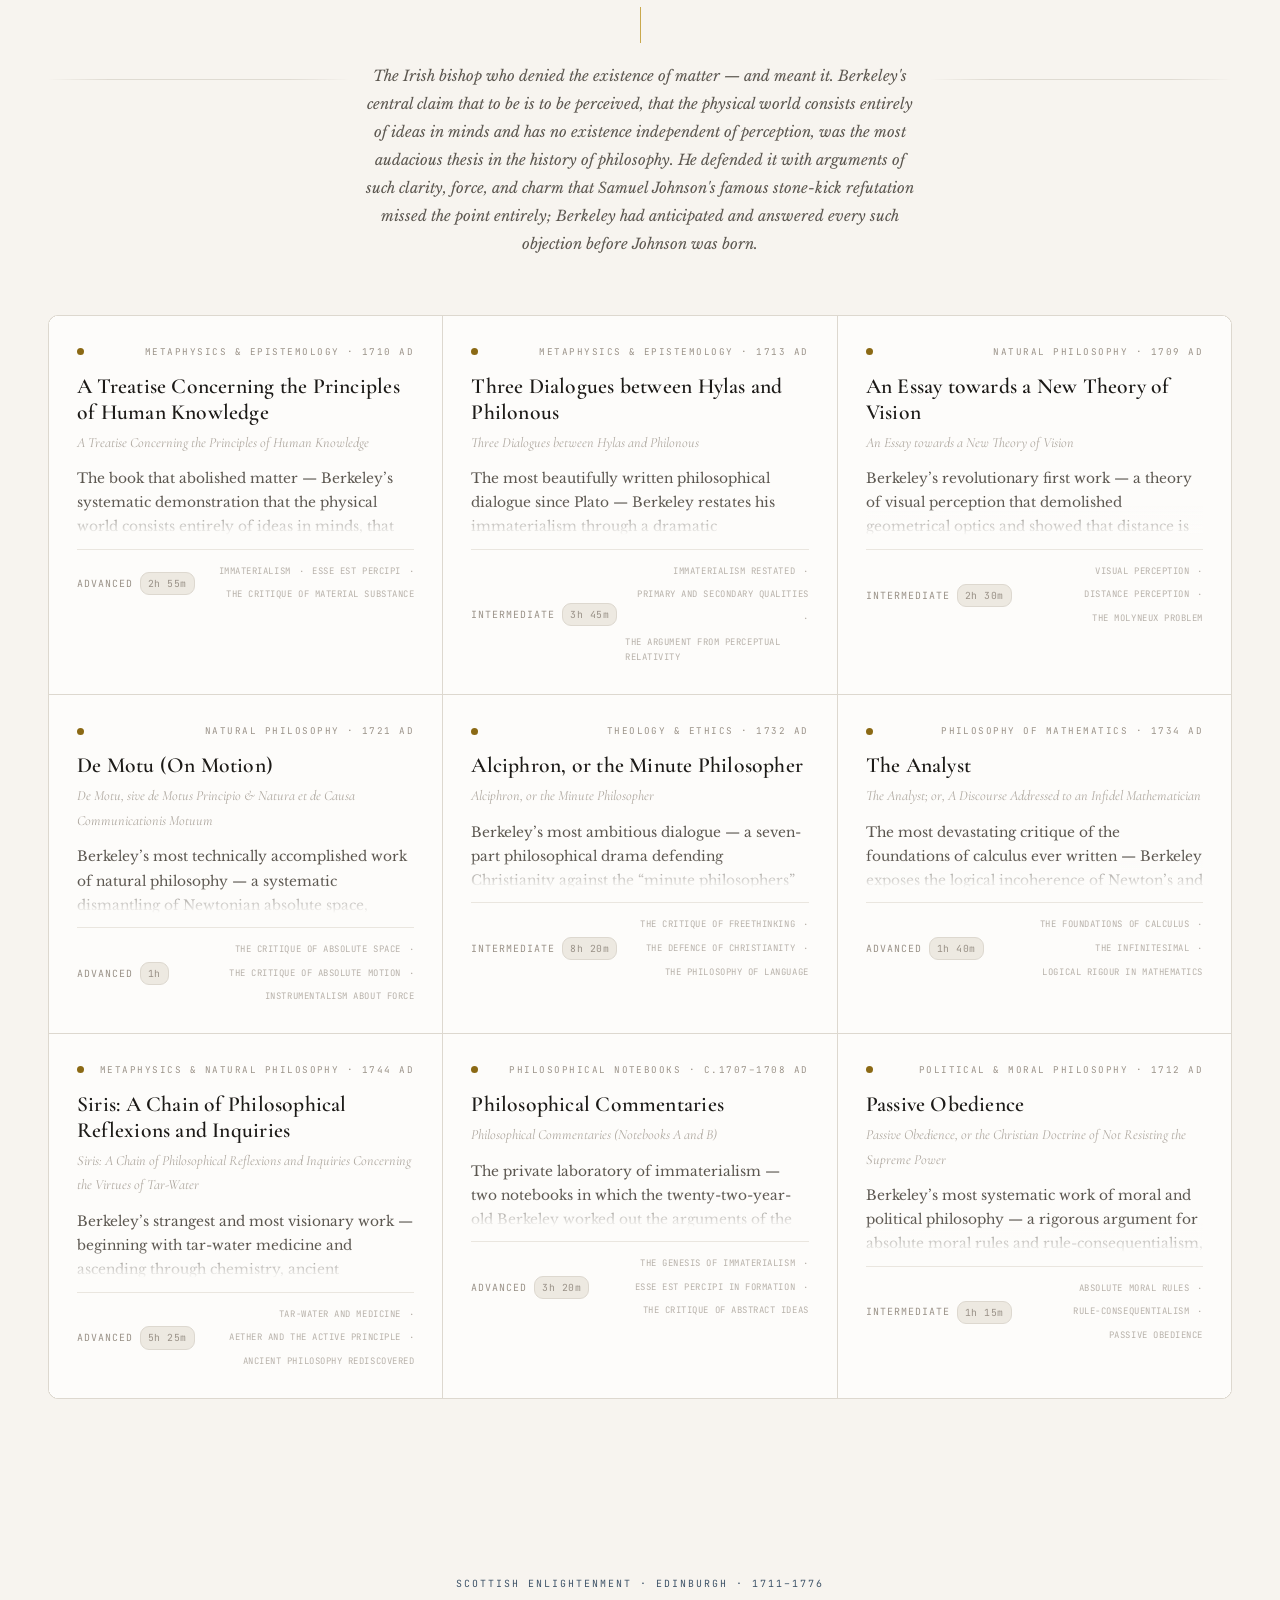
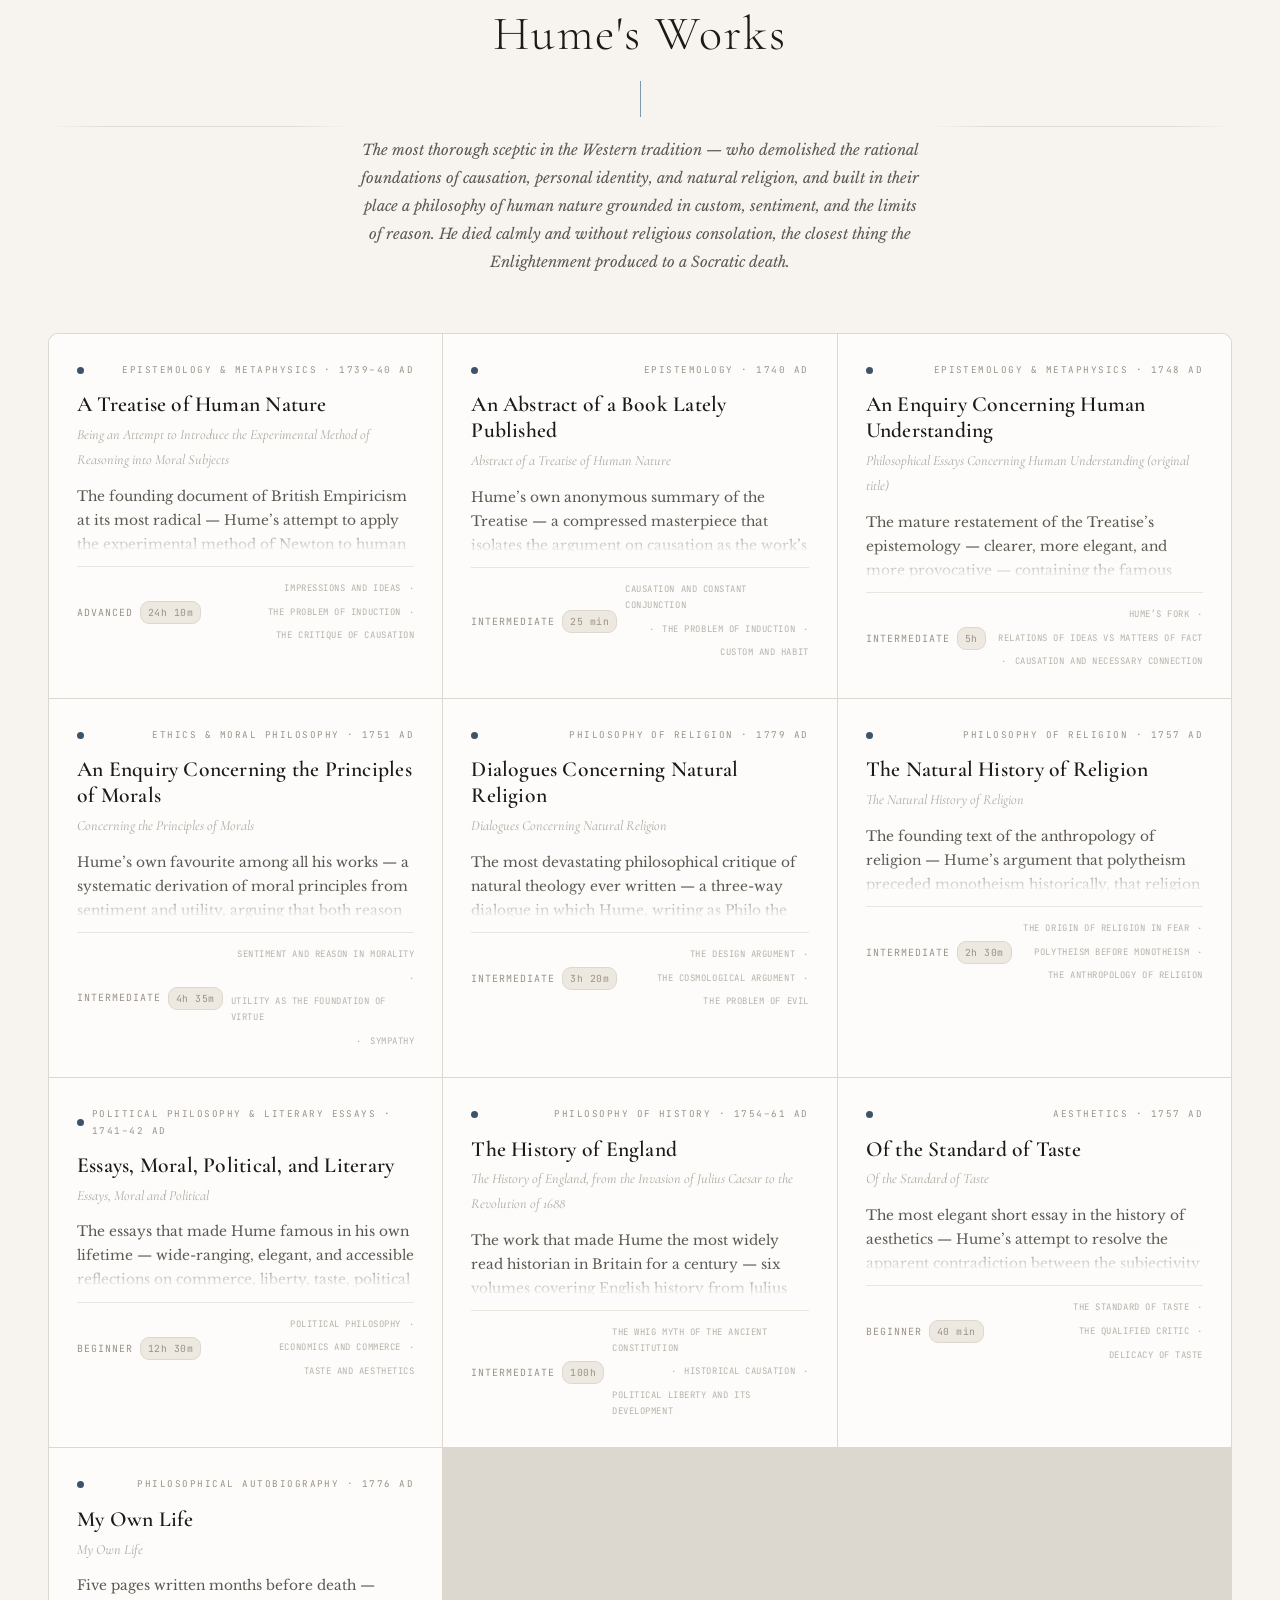
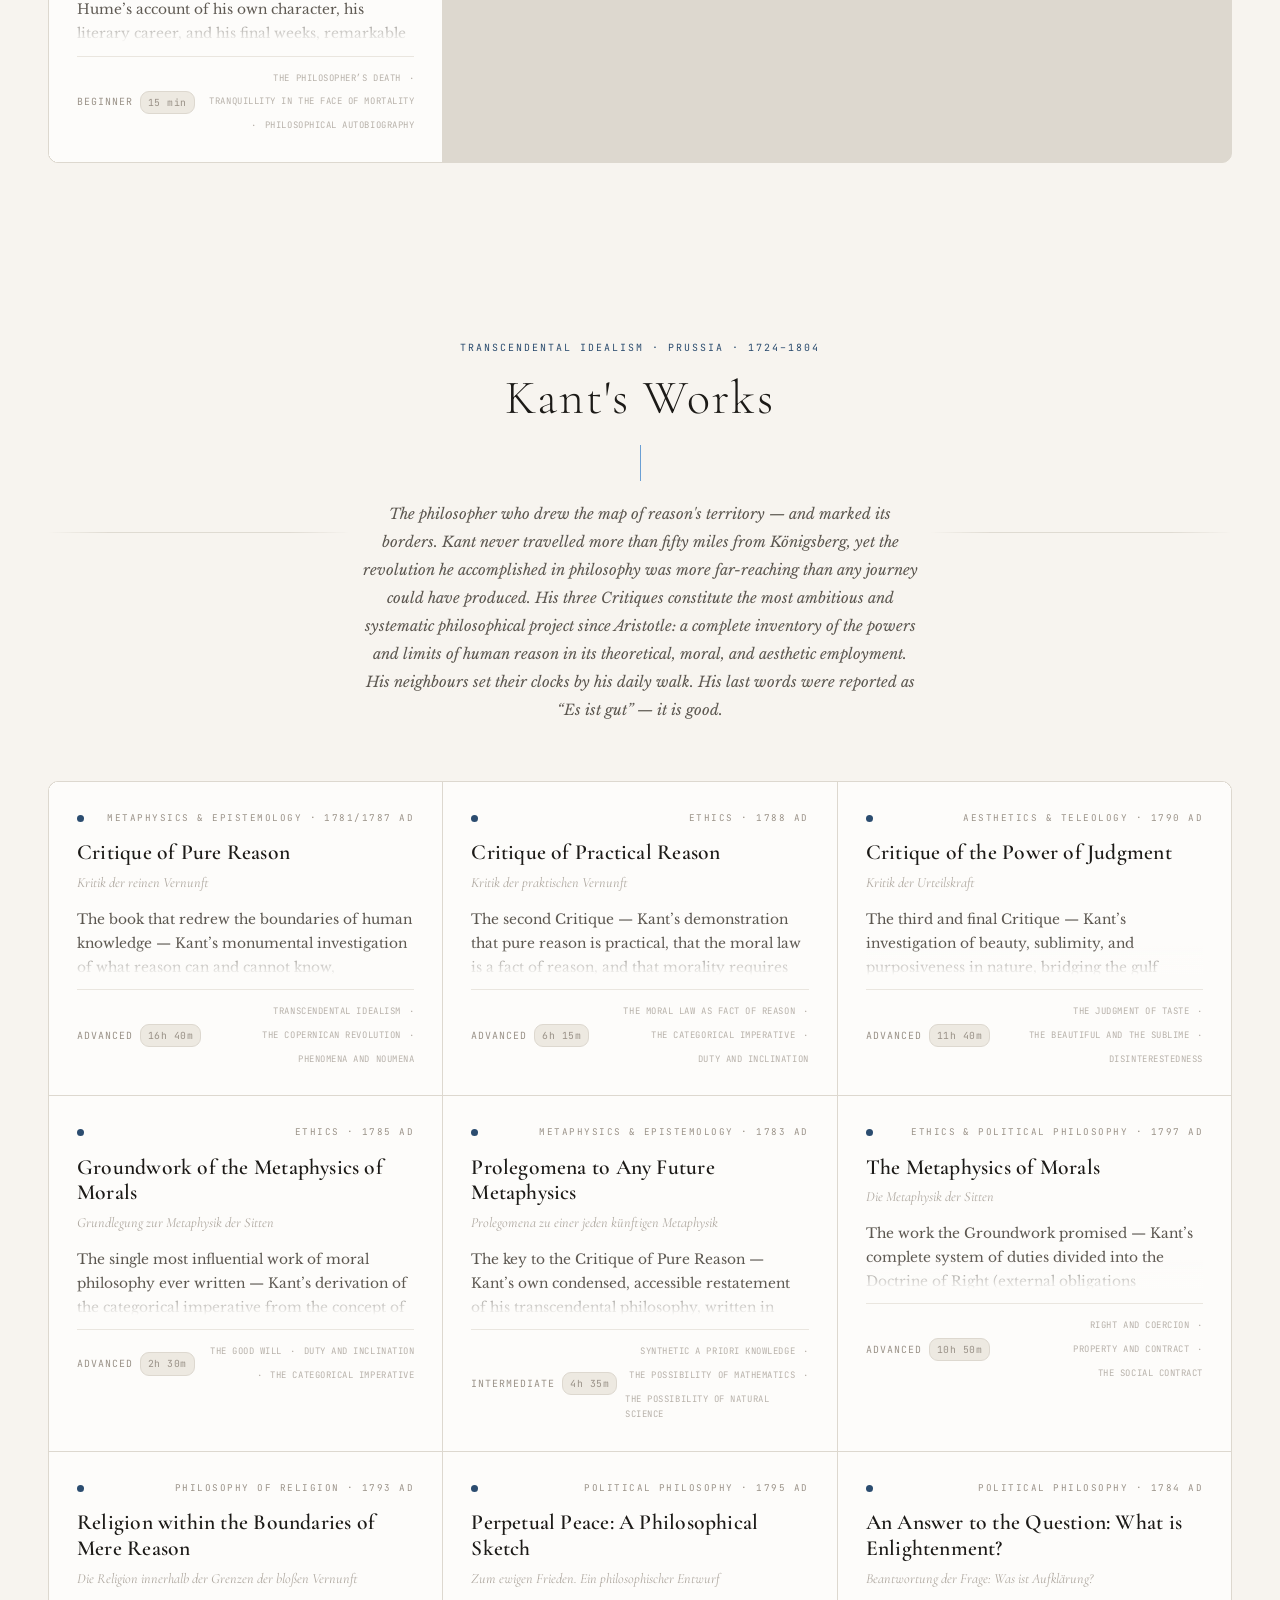
==== commit 5f68cefe: "Add Kierkegaard — 10 works, Existential Burgundy theme" ====
--- a/index.html
+++ b/index.html
@@ -174,6 +174,10 @@
                     <span class="filter-dot nietzsche-dot"></span>
                     Nietzsche <span class="filter-count" id="countNietzsche">0</span>
                 </button>
+                <button class="filter-tab" data-filter="kierkegaard" role="tab" aria-selected="false">
+                    <span class="filter-dot kierkegaard-dot"></span>
+                    Kierkegaard <span class="filter-count" id="countKierkegaard">0</span>
+                </button>
                 </div>
                 
                 <div class="search-results-info" id="searchResultsInfo" style="display:none;">
@@ -453,7 +457,22 @@
         </div>
     </section>
 
-    <!-- TIMELINE -->    <section class="timeline-section" id="timeline-section" aria-label="Timeline">
+    <!-- TIMELINE -->    
+
+    <!-- KIERKEGAARD (1813–1855) -->
+    <section class="works-section" id="kierkegaard-section" aria-label="Kierkegaard">
+        <div class="container">
+            <div class="section-header fade-in-element">
+                <p class="section-tag kierkegaard-tag">Existentialism &middot; Copenhagen &middot; 1813&ndash;1855</p>
+                <h2 class="section-title">Kierkegaard's Works</h2>
+                <div class="section-rule kierkegaard-rule"></div>
+                <p class="section-description">The father of existentialism — who dismantled Hegel’s system from within, insisted that existence cannot be reduced to thought, and spent his entire literary career asking one question: what does it mean to be a single individual before God? He died at forty-two, exhausted by his attack on the Danish State Church, refusing communion from an official pastor, convinced he had been used by Providence as a corrective.</p>
+            </div>
+            <div class="works-grid" id="kierkegaardGrid"></div>
+        </div>
+    </section>
+
+    <section class="timeline-section" id="timeline-section" aria-label="Timeline">
         <div class="container">
             <div class="section-header fade-in-element">
                 <p class="section-tag">Chronological Survey &middot; 470 BC &ndash; 1650 AD</p>
@@ -705,6 +724,12 @@
     <script src="js/data-22c.js"></script>
     <script src="js/data-22d.js"></script>
     <script src="js/data-22e.js"></script>
+    <script src="js/data-20a.js"></script>
+    <script src="js/data-20b.js"></script>
+    <script src="js/data-20c.js"></script>
+    <script src="js/data-20d.js"></script>
+    <script src="js/data-20e.js"></script>
+
 
 
     <script src="js/script.js"></script>
--- a/css/style.css
+++ b/css/style.css
@@ -3299,3 +3299,47 @@
     .filter-tab[data-filter="hume"]:hover { color: #8CAFC4; border-color: rgba(140,175,196,0.35); }
     .modal-header.modal-philosopher-hume { border-top-color: #8CAFC4; }
 }
+
+
+/* ============================================================
+   KIERKEGAARD — Existential Burgundy / Copenhagen Dusk (1813–1855)
+   ============================================================ */
+
+.kierkegaard-tag {
+    color: #6B2737;
+    border-color: rgba(107, 39, 55, 0.25);
+}
+.kierkegaard-rule {
+    background: linear-gradient(90deg, #6B2737, #A05060, transparent);
+}
+.kierkegaard-dot { background: #6B2737; }
+
+.works-section#kierkegaard-section .card-philosopher-badge {
+    background: rgba(107, 39, 55, 0.10);
+    color: #6B2737;
+    border-color: rgba(107, 39, 55, 0.25);
+}
+.works-section#kierkegaard-section .card[data-philosopher="kierkegaard"]:hover {
+    border-top-color: #6B2737;
+    box-shadow: 0 8px 32px rgba(107, 39, 55, 0.12);
+}
+.filter-tab[data-filter="kierkegaard"] .filter-dot { background: #6B2737; }
+.filter-tab[data-filter="kierkegaard"].active,
+.filter-tab[data-filter="kierkegaard"]:hover {
+    color: #6B2737;
+    border-color: rgba(107, 39, 55, 0.35);
+}
+.modal-header.modal-philosopher-kierkegaard { border-top-color: #6B2737; }
+
+@media (prefers-color-scheme: dark) {
+    .kierkegaard-tag { color: #D4808E; border-color: rgba(212,128,142,0.20); }
+    .kierkegaard-rule { background: linear-gradient(90deg, #D4808E, #E8B0B8, transparent); }
+    .kierkegaard-dot { background: #D4808E; }
+    .filter-tab[data-filter="kierkegaard"] .filter-dot { background: #D4808E; }
+    .filter-tab[data-filter="kierkegaard"].active,
+    .filter-tab[data-filter="kierkegaard"]:hover {
+        color: #D4808E;
+        border-color: rgba(212,128,142,0.35);
+    }
+    .modal-header.modal-philosopher-kierkegaard { border-top-color: #D4808E; }
+}
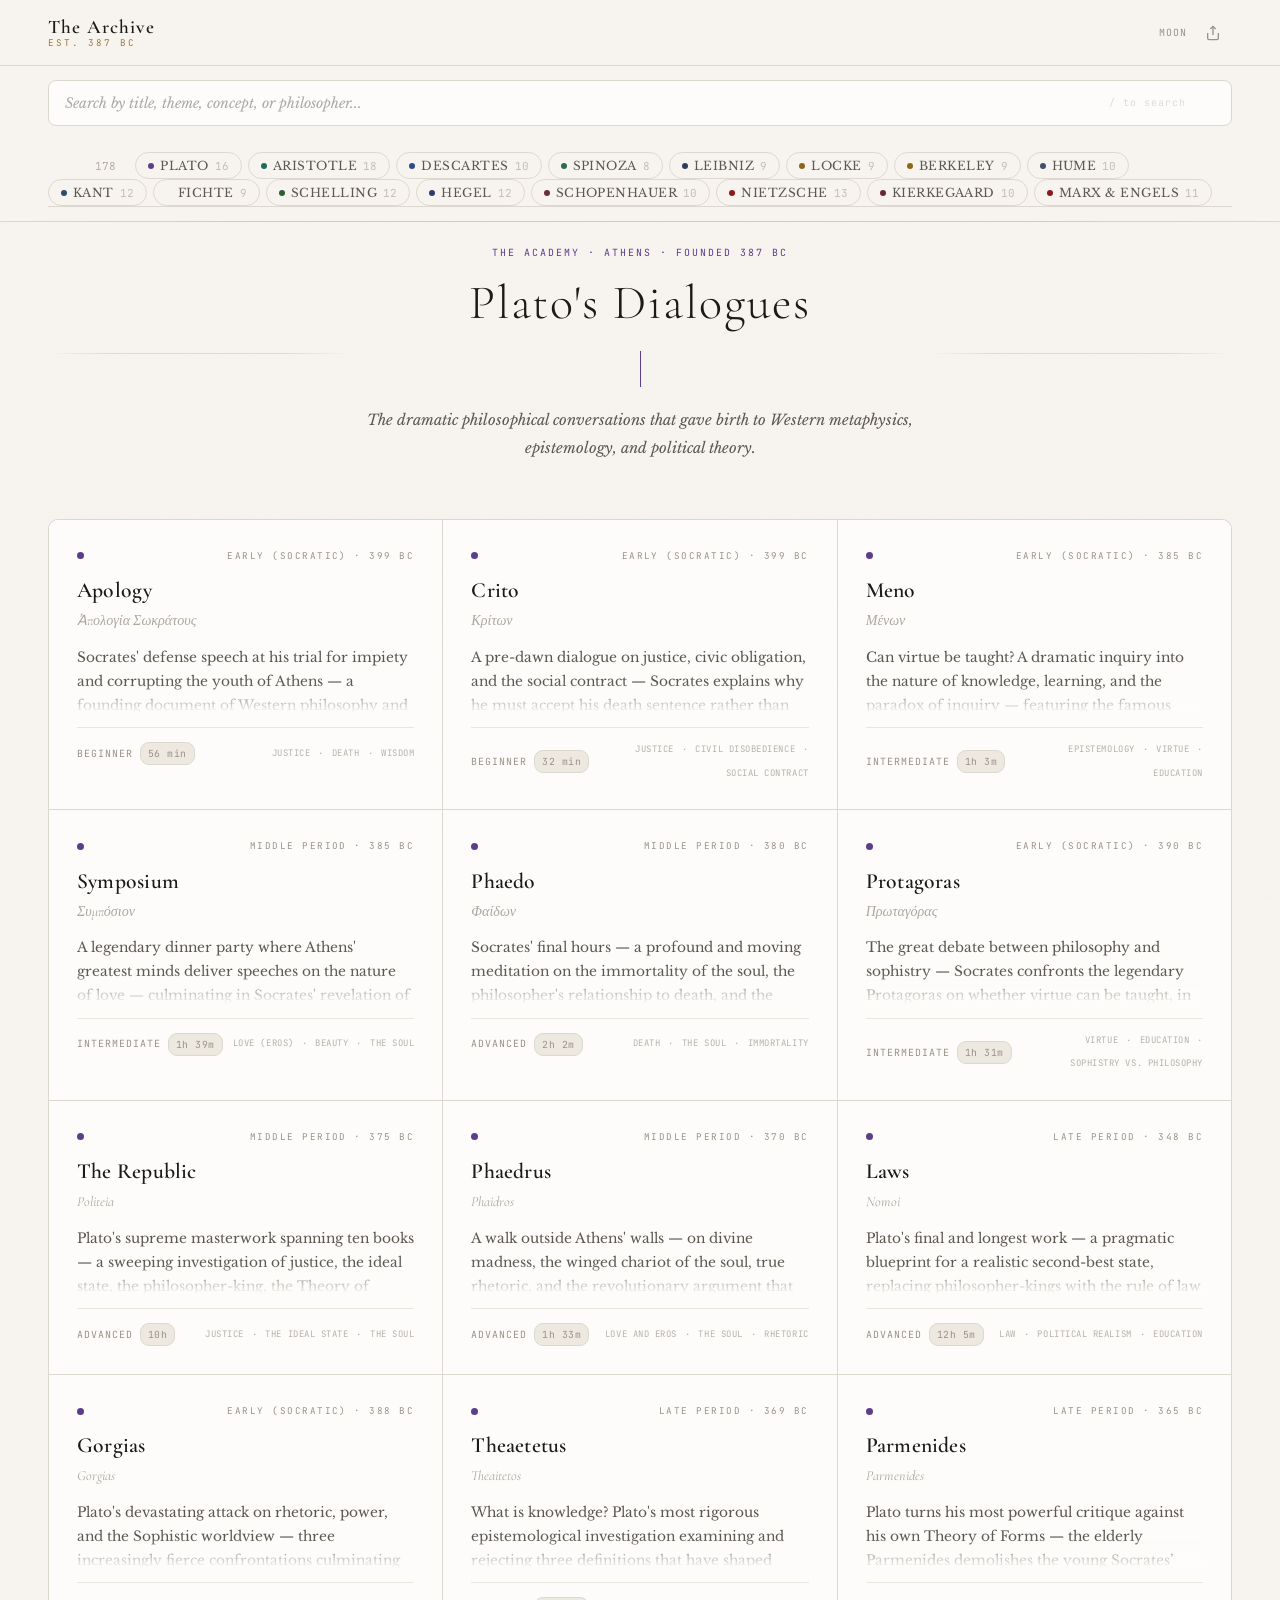
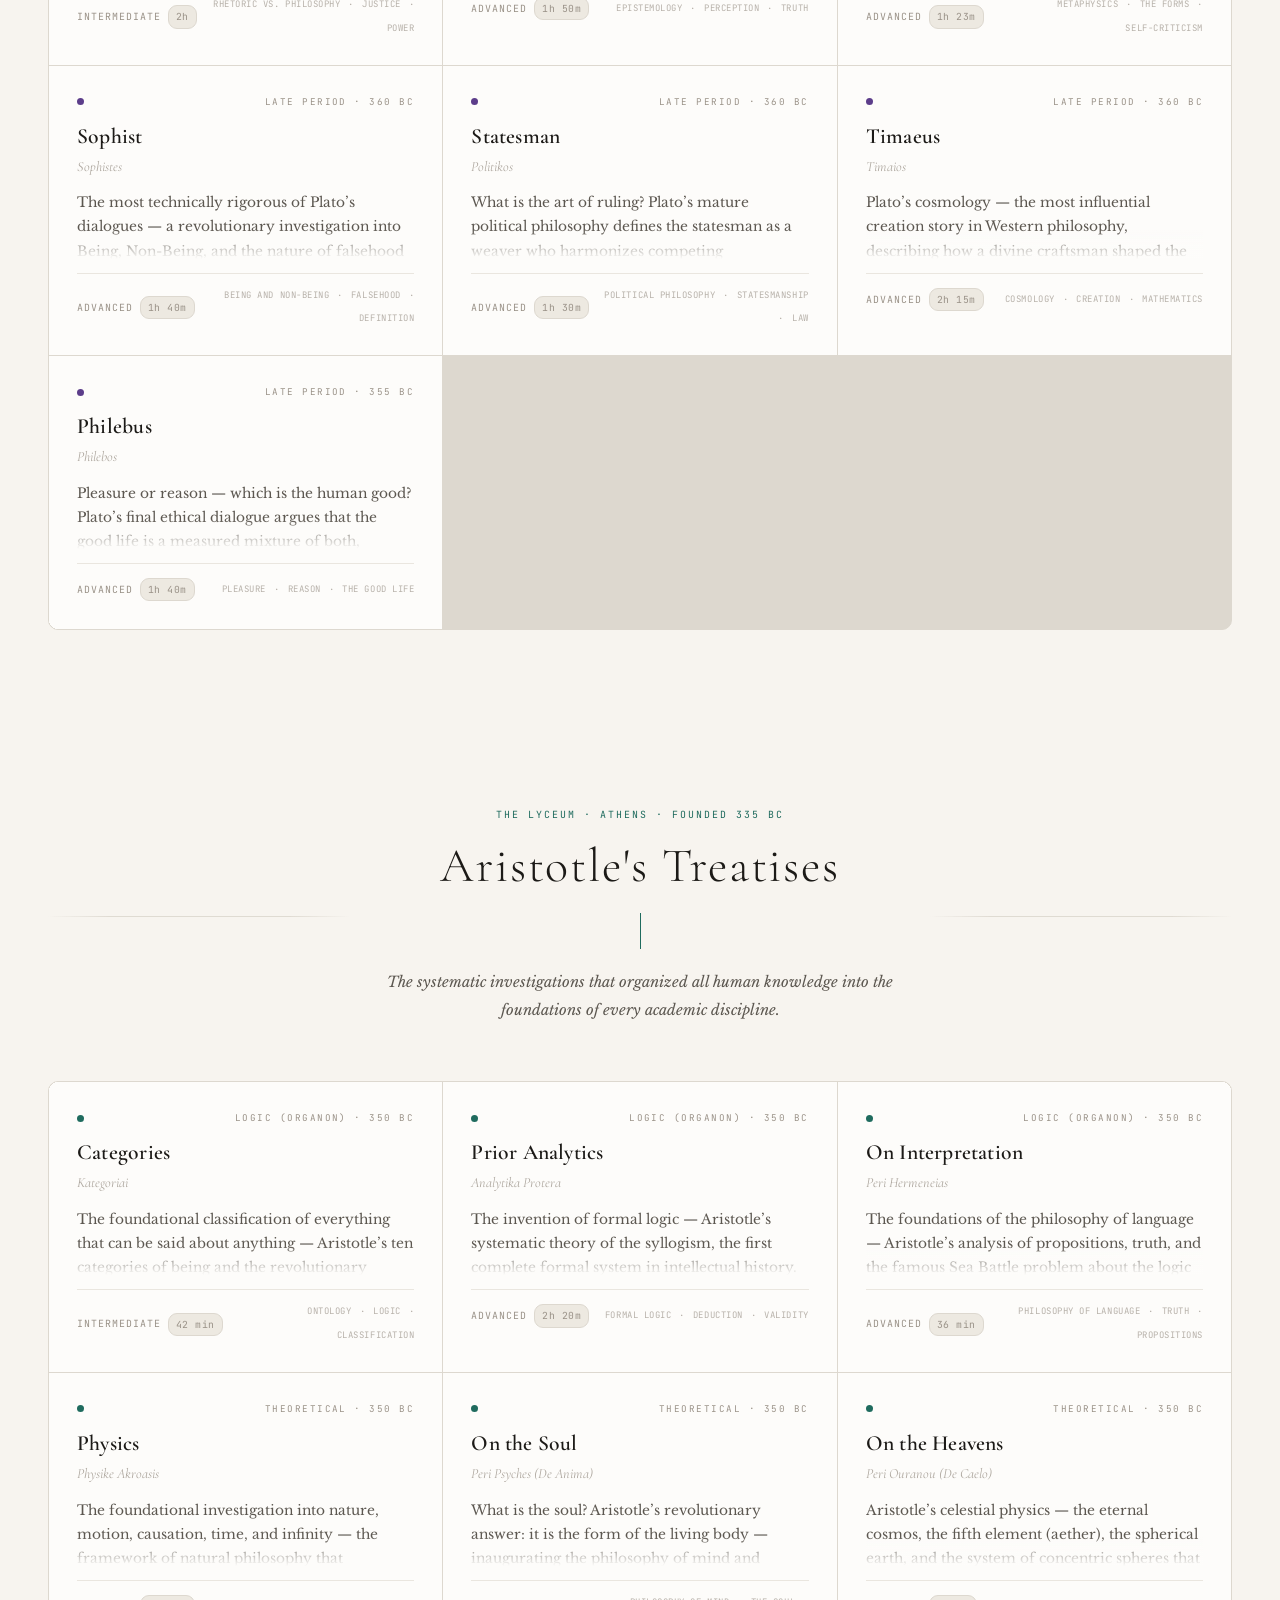
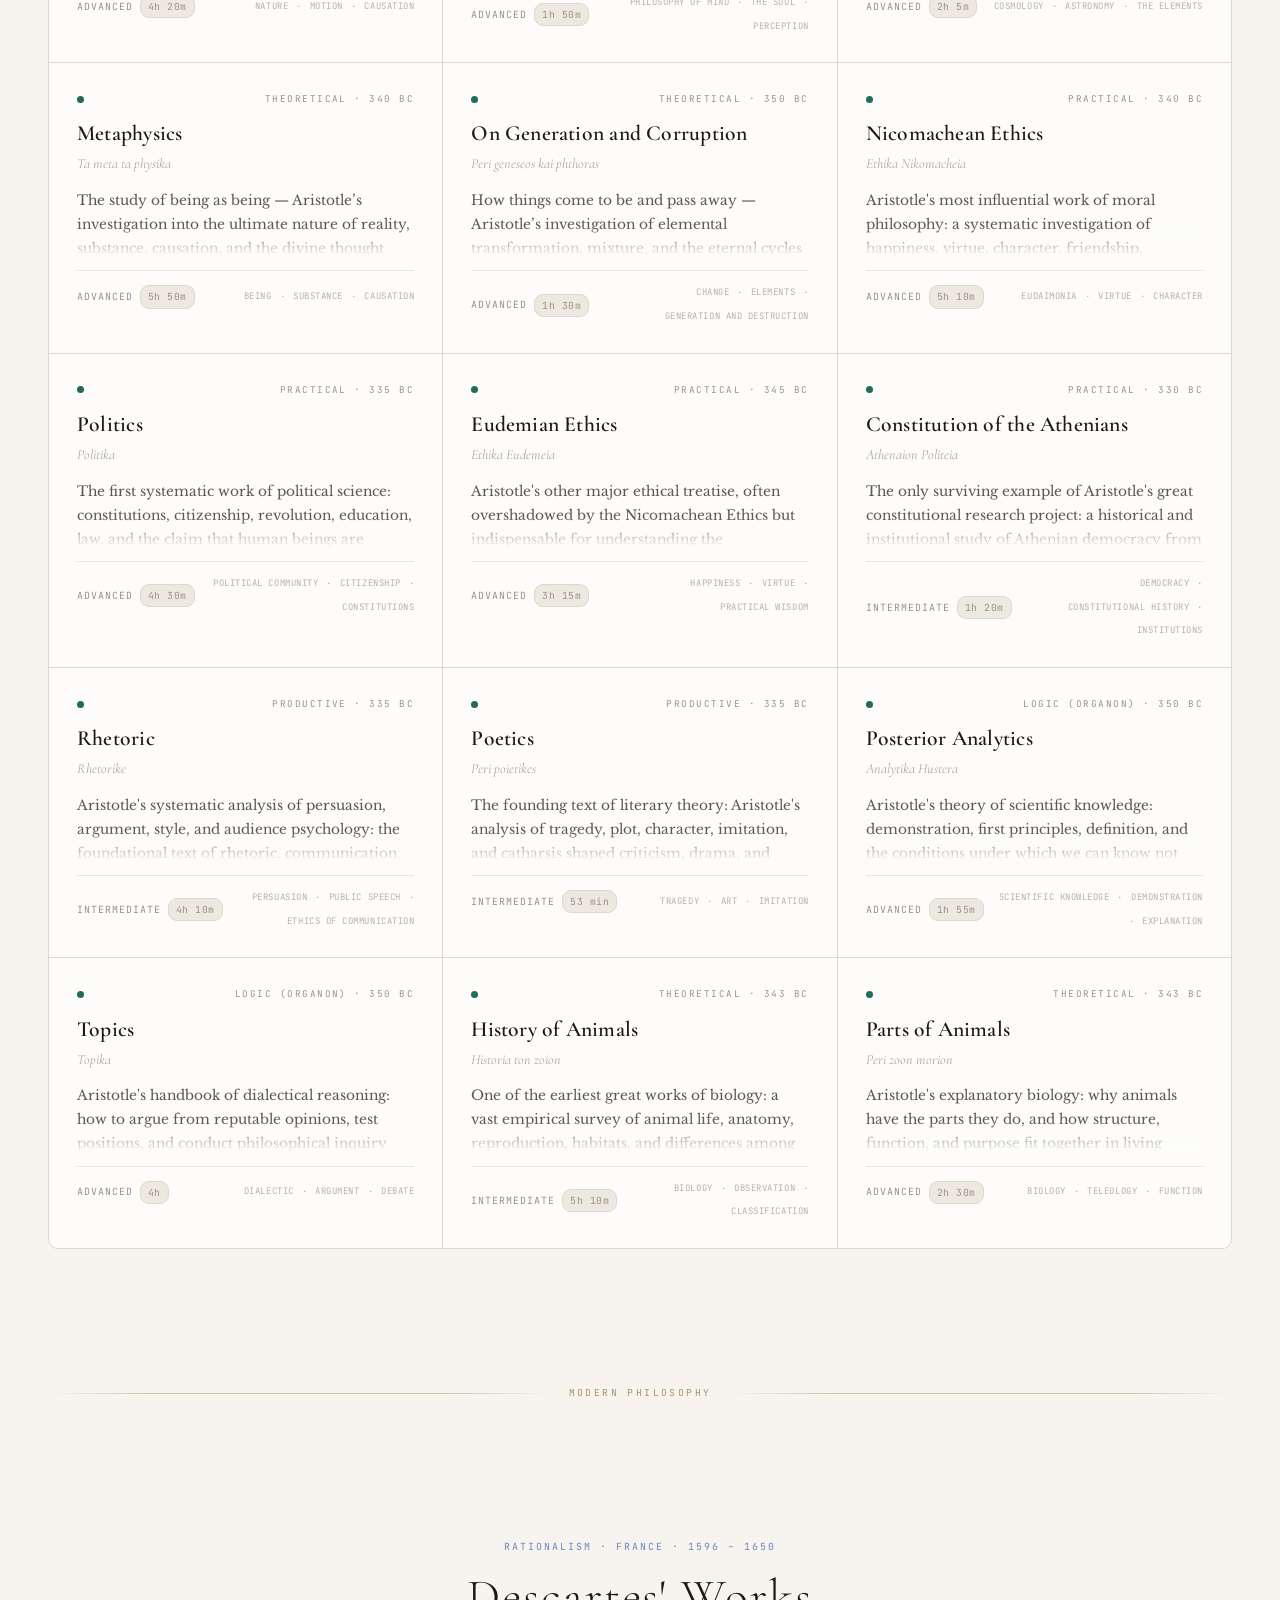
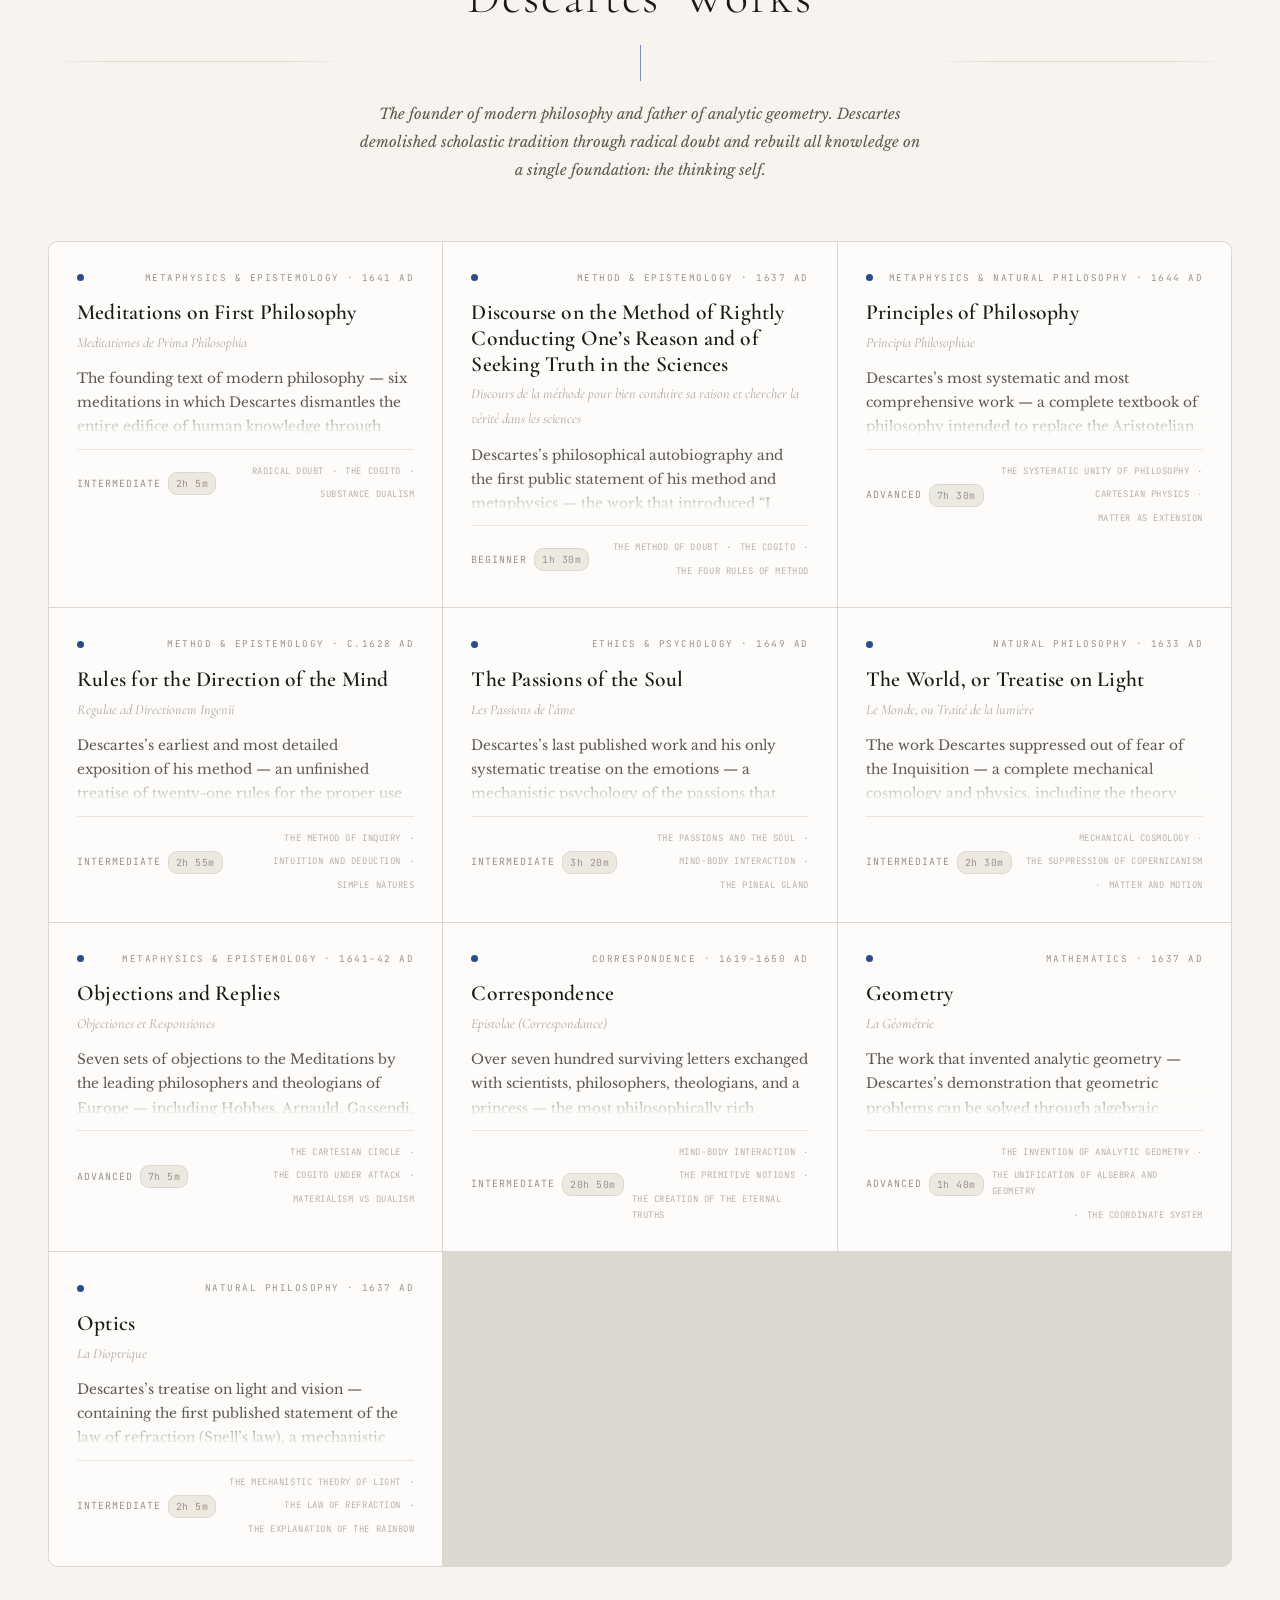
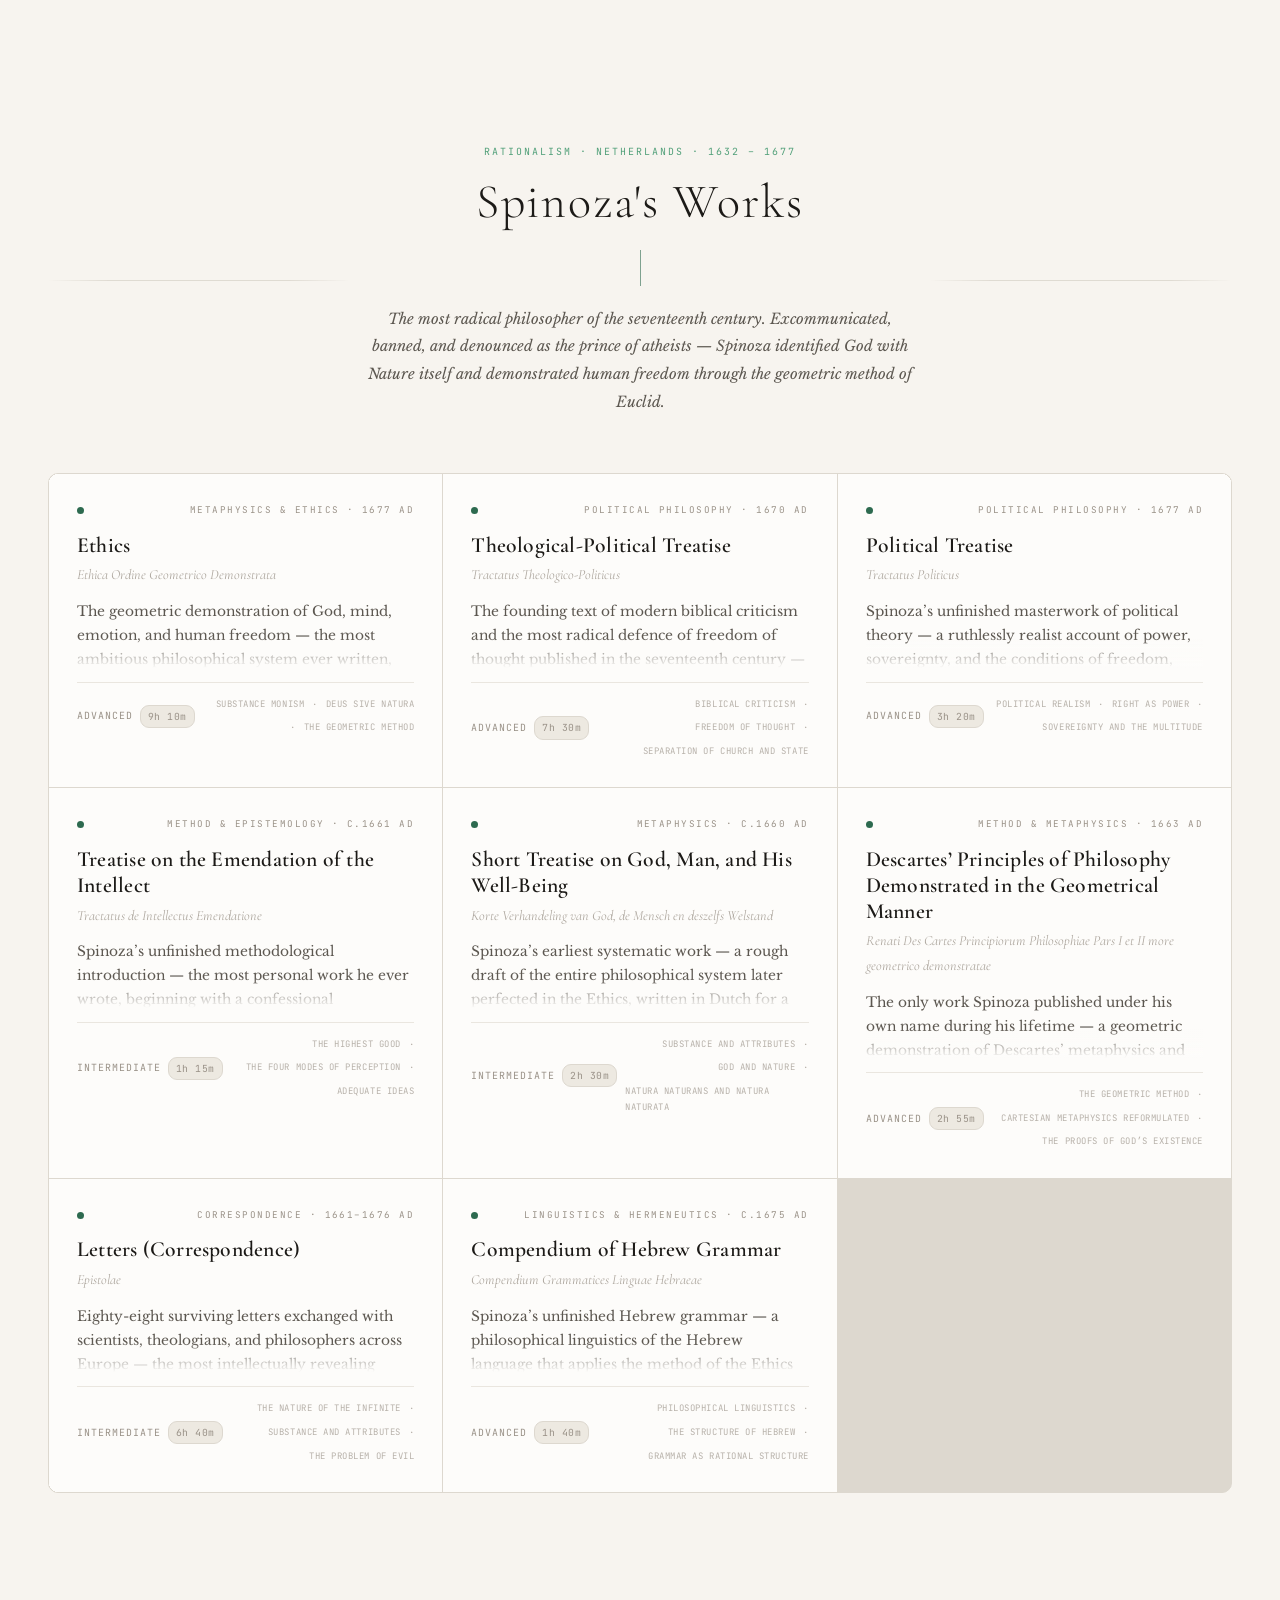
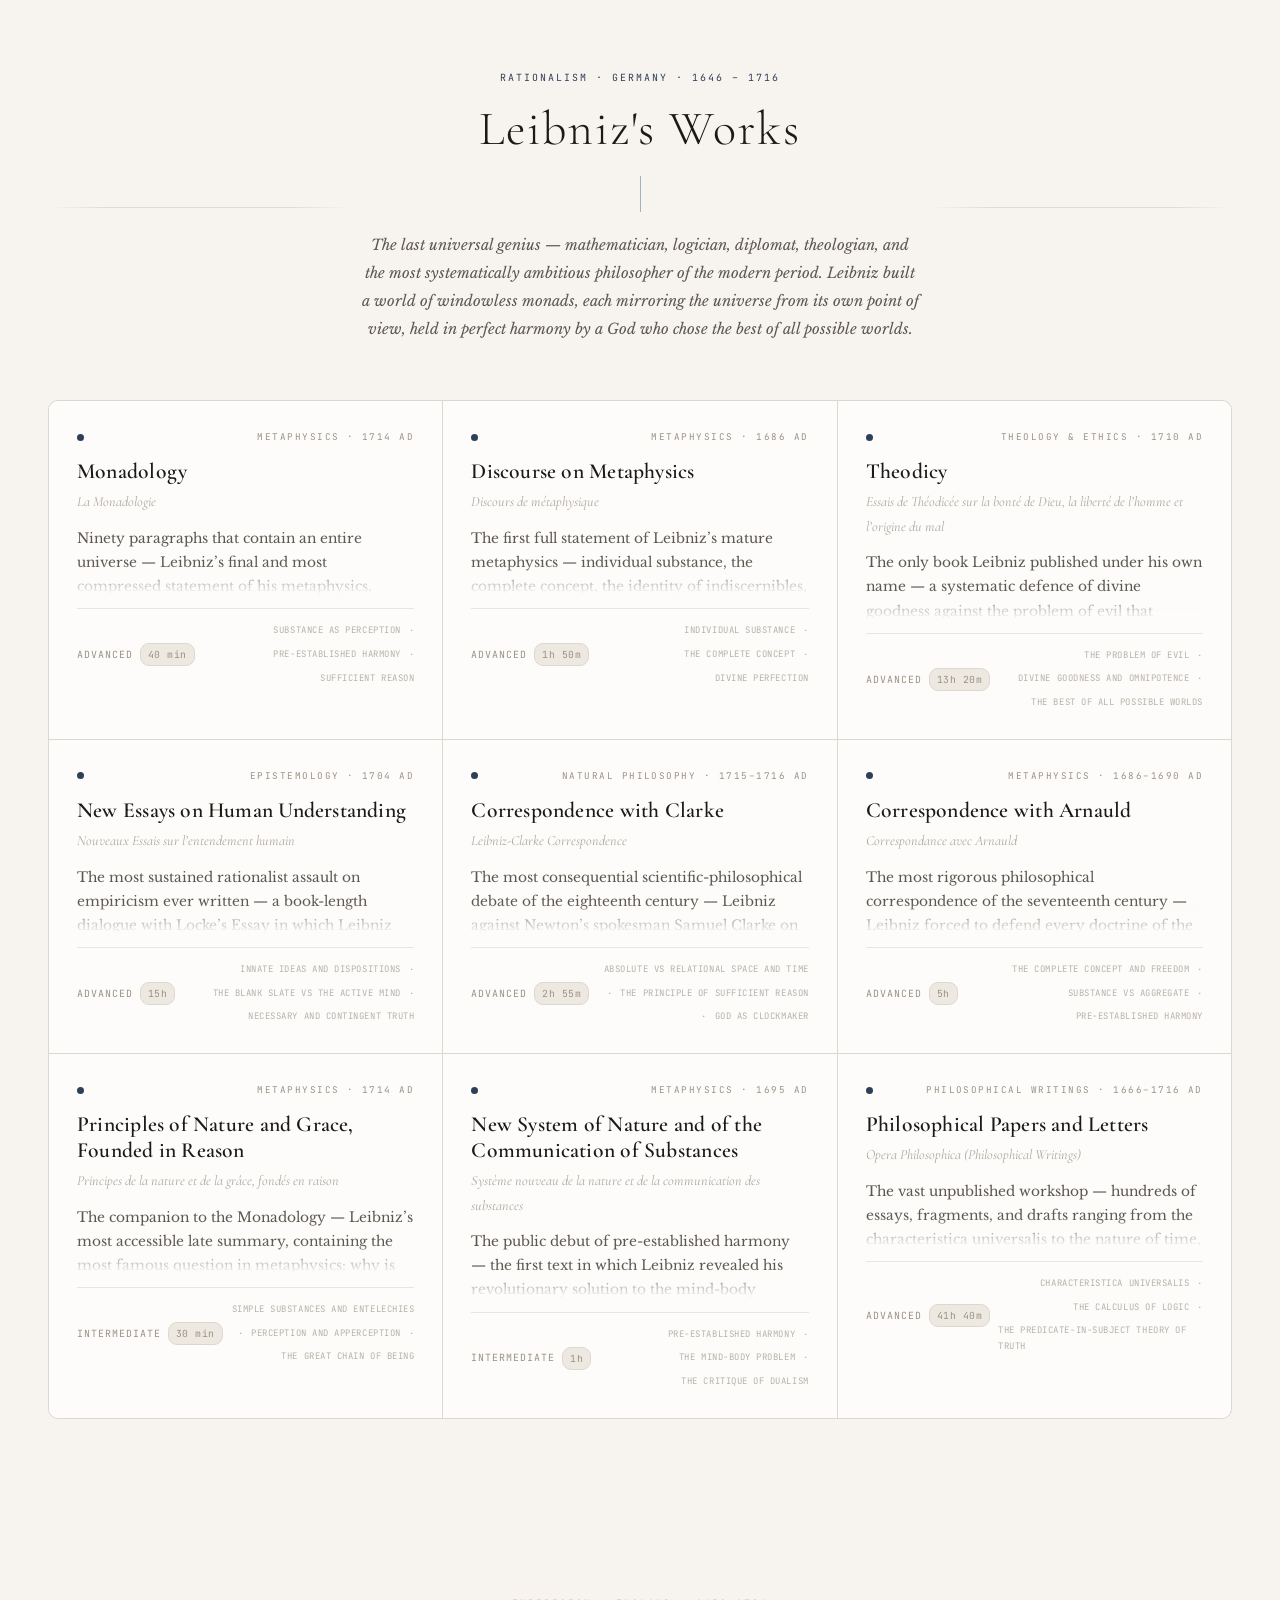
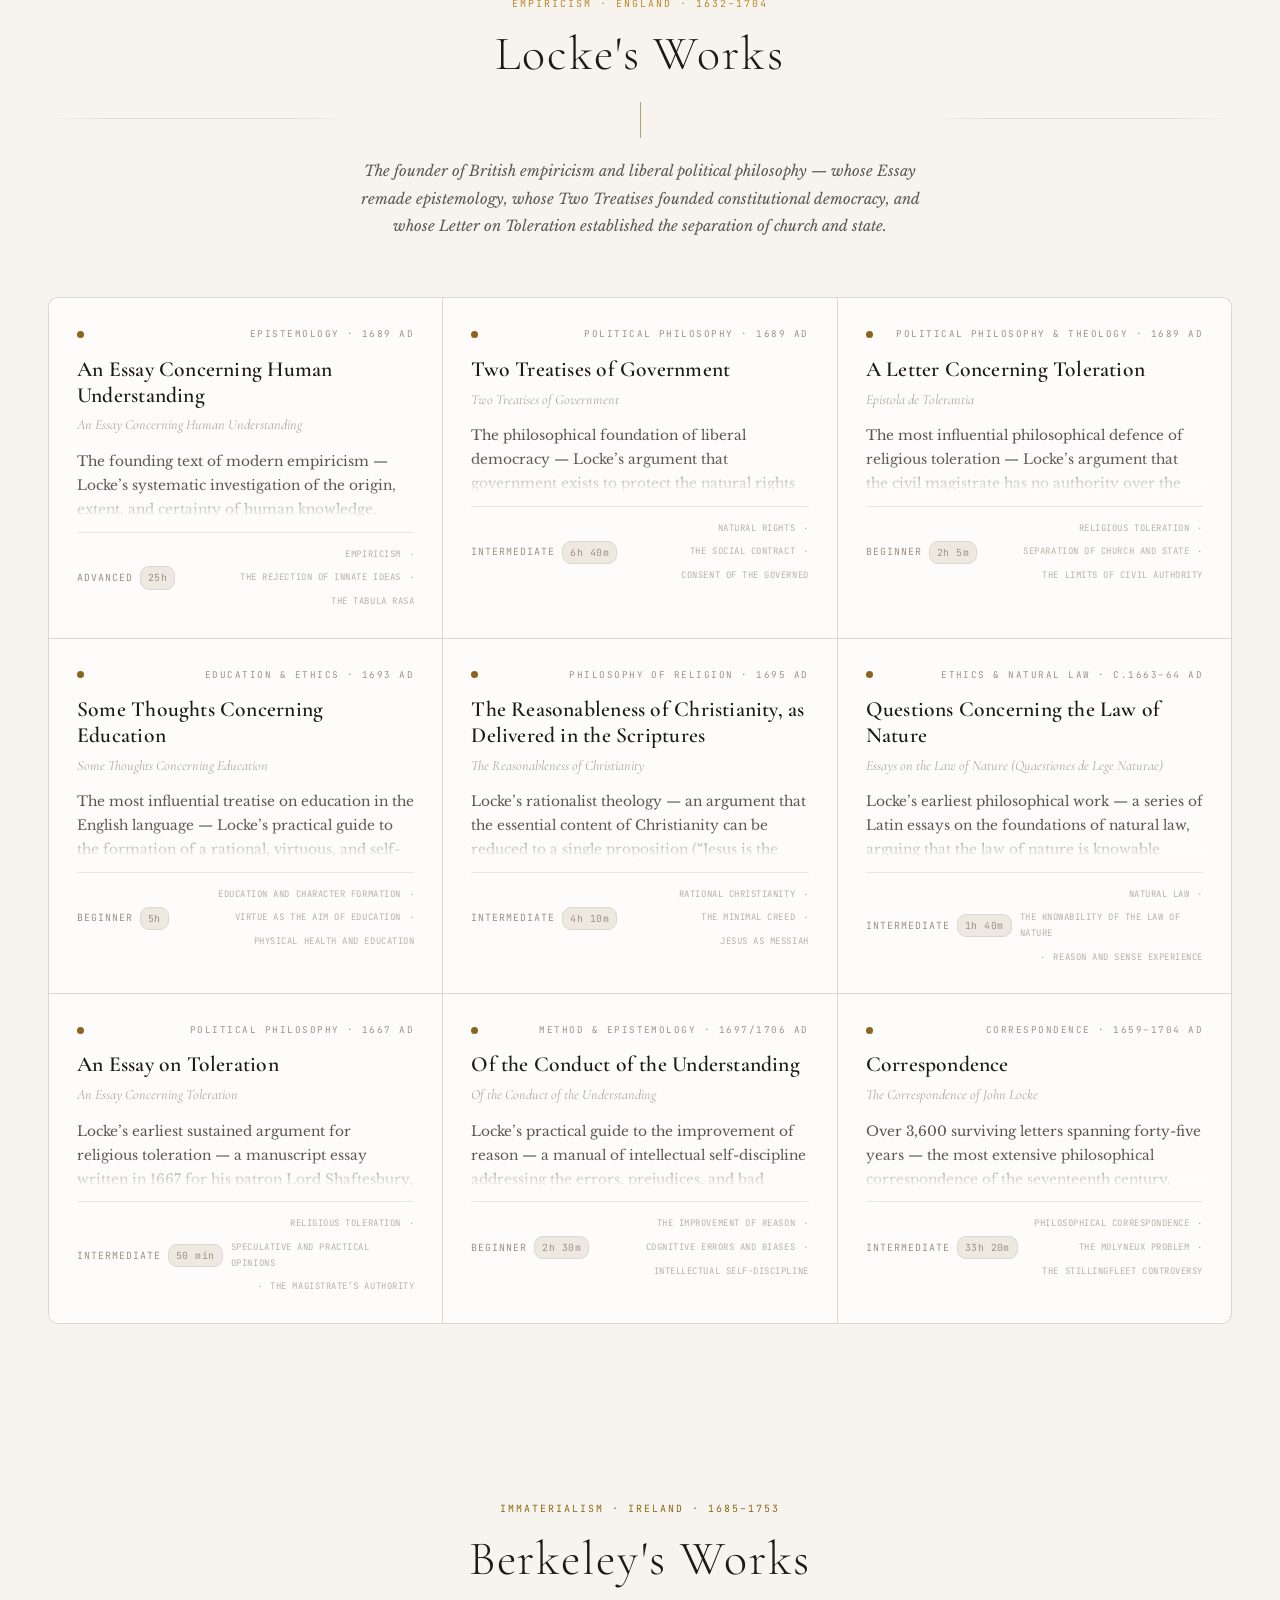
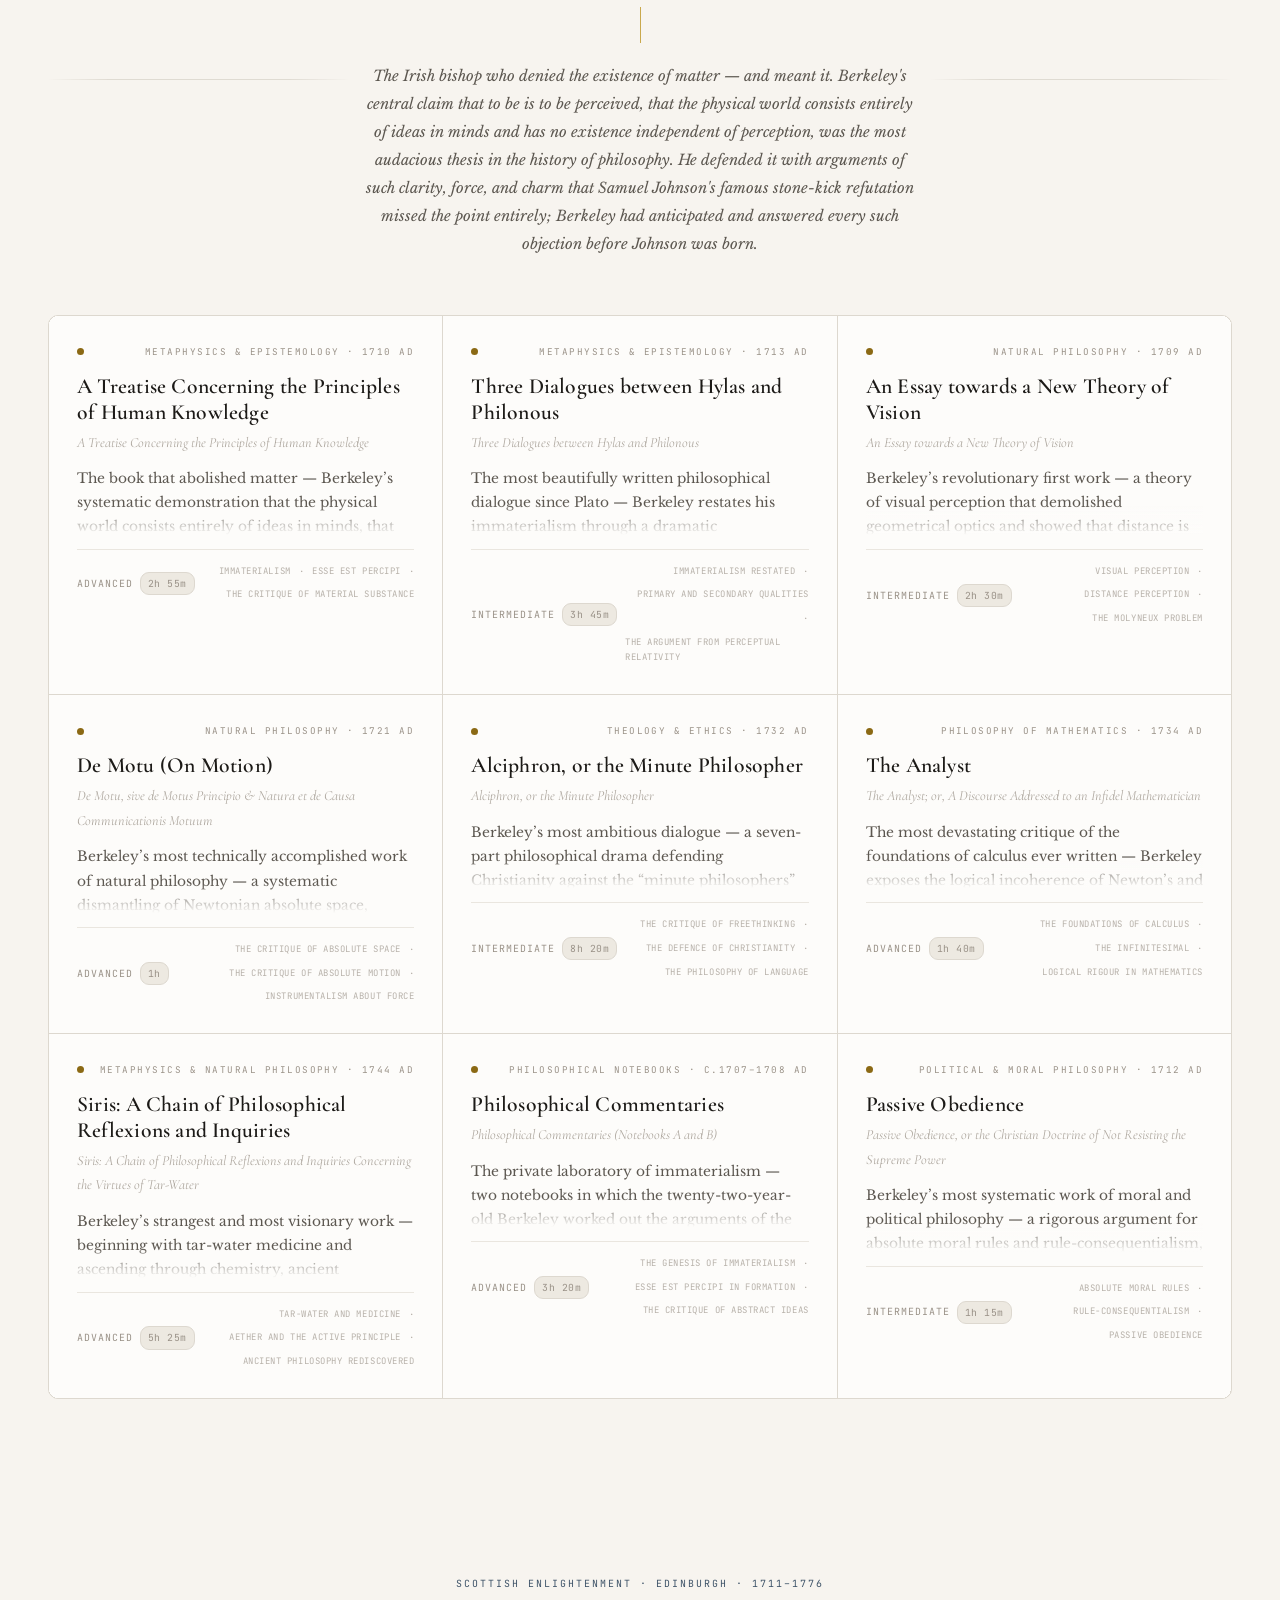
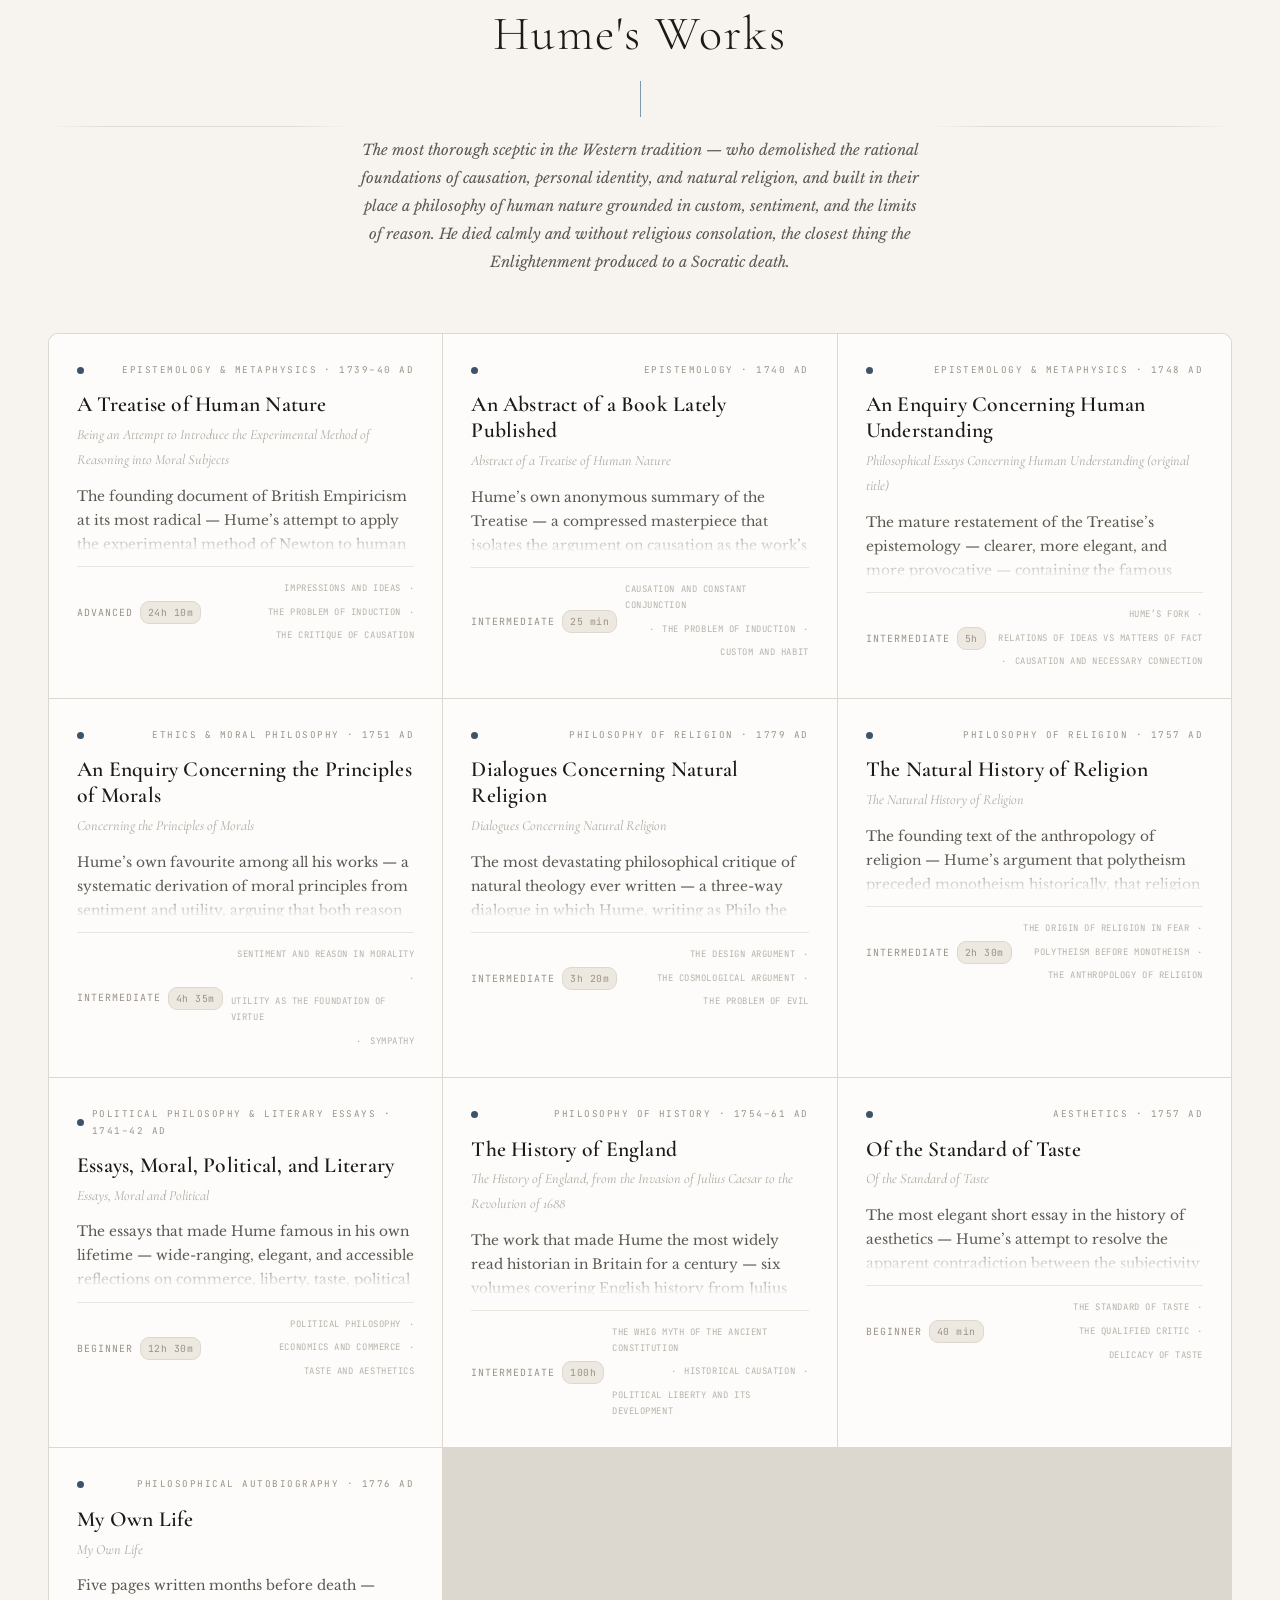
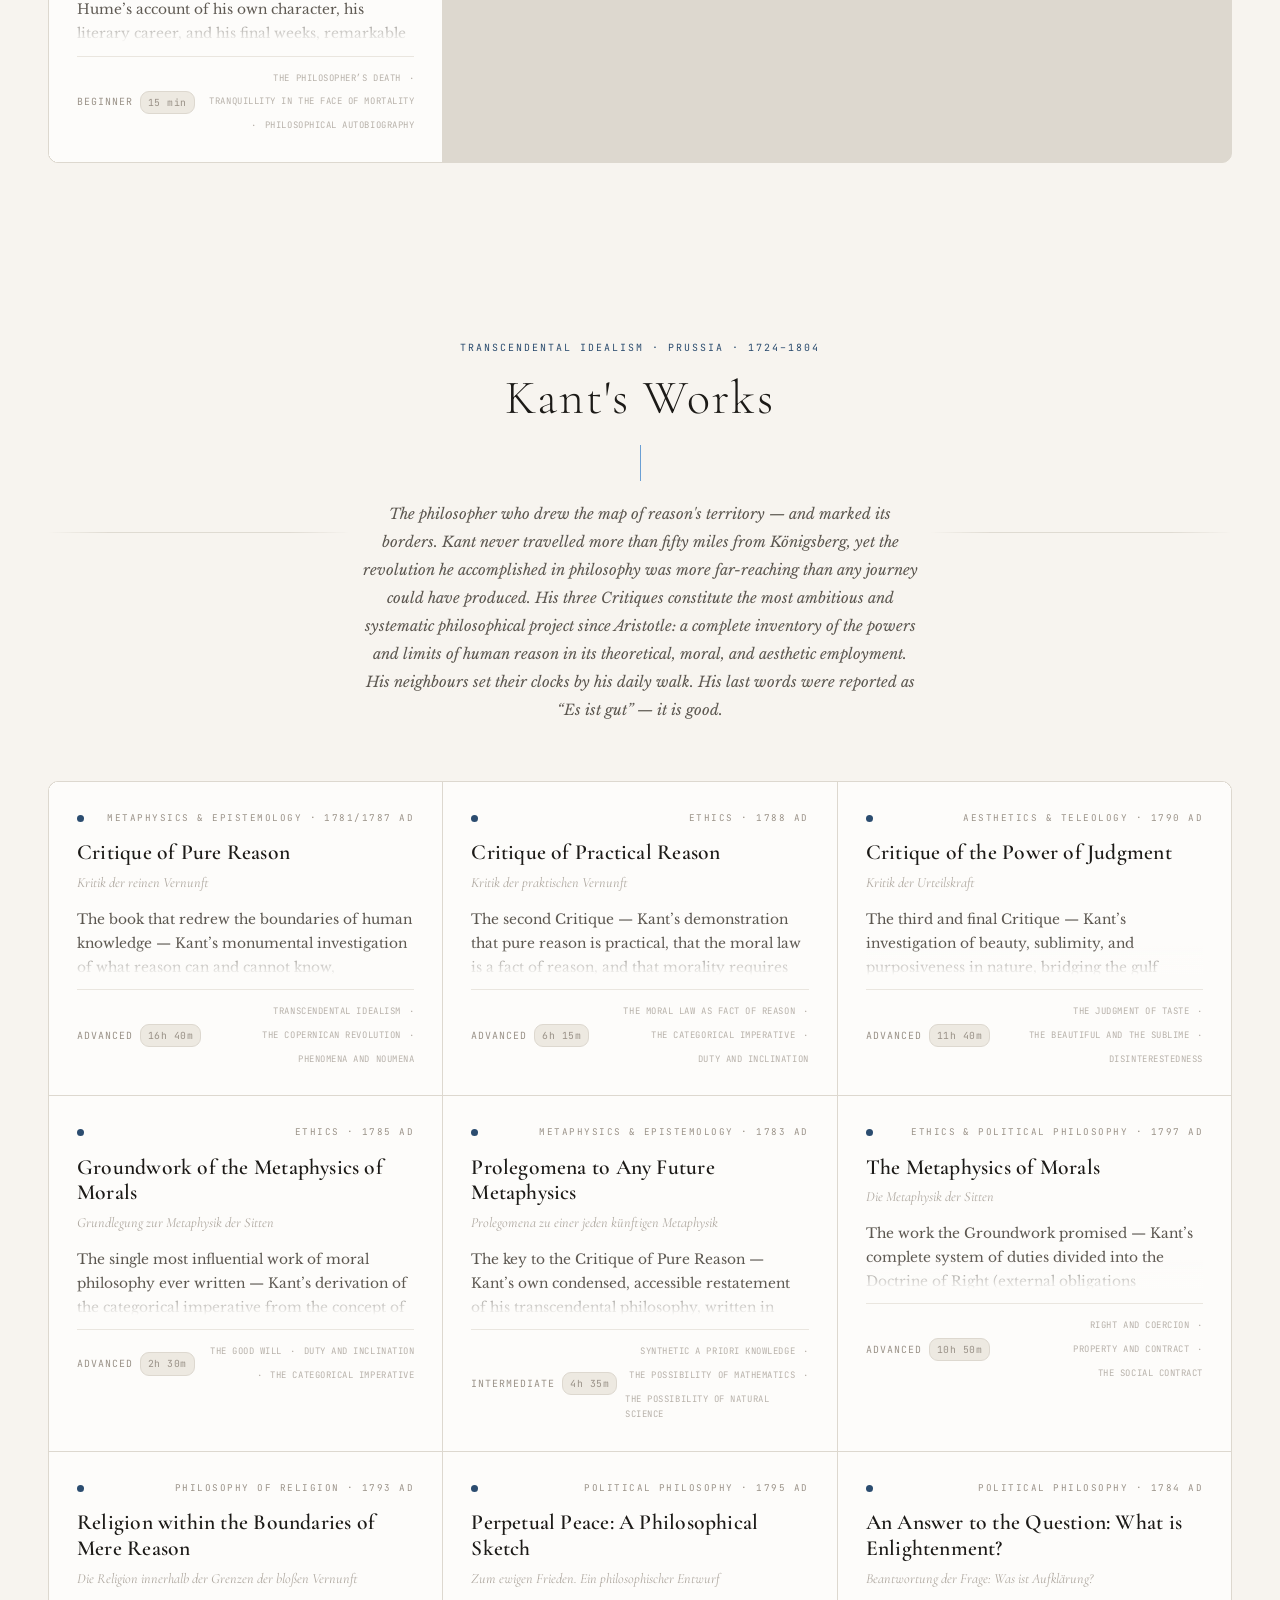
==== commit cc756689: "Add Marx & Engels — 11 works, Revolutionary Red theme" ====
--- a/index.html
+++ b/index.html
@@ -178,6 +178,10 @@
                     <span class="filter-dot kierkegaard-dot"></span>
                     Kierkegaard <span class="filter-count" id="countKierkegaard">0</span>
                 </button>
+                <button class="filter-tab" data-filter="marx" role="tab" aria-selected="false">
+                    <span class="filter-dot marx-dot"></span>
+                    Marx &amp; Engels <span class="filter-count" id="countMarx">0</span>
+                </button>
                 </div>
                 
                 <div class="search-results-info" id="searchResultsInfo" style="display:none;">
@@ -469,6 +473,21 @@
                 <p class="section-description">The father of existentialism — who dismantled Hegel’s system from within, insisted that existence cannot be reduced to thought, and spent his entire literary career asking one question: what does it mean to be a single individual before God? He died at forty-two, exhausted by his attack on the Danish State Church, refusing communion from an official pastor, convinced he had been used by Providence as a corrective.</p>
             </div>
             <div class="works-grid" id="kierkegaardGrid"></div>
+        </div>
+    </section>
+
+    
+
+    <!-- MARX & ENGELS (1818–1895) -->
+    <section class="works-section" id="marx-section" aria-label="Marx and Engels">
+        <div class="container">
+            <div class="section-header fade-in-element">
+                <p class="section-tag marx-tag">Historical Materialism &middot; Germany &amp; England &middot; 1818&ndash;1895</p>
+                <h2 class="section-title">Marx &amp; Engels</h2>
+                <div class="section-rule marx-rule"></div>
+                <p class="section-description">The two thinkers who turned Hegel right-side up, placed philosophy in the service of revolution, and produced the most consequential body of social thought in modern history. Marx spent thirty years in the British Museum working out the hidden logic of capital; Engels managed a Manchester cotton factory to fund the work. Together they wrote the document that changed the world: a spectre is haunting Europe.</p>
+            </div>
+            <div class="works-grid" id="marxGrid"></div>
         </div>
     </section>
 
@@ -729,6 +748,12 @@
     <script src="js/data-20c.js"></script>
     <script src="js/data-20d.js"></script>
     <script src="js/data-20e.js"></script>
+    <script src="js/data-21a.js"></script>
+    <script src="js/data-21b.js"></script>
+    <script src="js/data-21c.js"></script>
+    <script src="js/data-21d.js"></script>
+    <script src="js/data-21e.js"></script>
+
 
 
 
--- a/css/style.css
+++ b/css/style.css
@@ -3343,3 +3343,47 @@
     }
     .modal-header.modal-philosopher-kierkegaard { border-top-color: #D4808E; }
 }
+
+
+/* ============================================================
+   MARX & ENGELS — Revolutionary Red / Capital Crimson (1818–1895)
+   ============================================================ */
+
+.marx-tag {
+    color: #8B1A1A;
+    border-color: rgba(139, 26, 26, 0.25);
+}
+.marx-rule {
+    background: linear-gradient(90deg, #8B1A1A, #C0392B, transparent);
+}
+.marx-dot { background: #8B1A1A; }
+
+.works-section#marx-section .card-philosopher-badge {
+    background: rgba(139, 26, 26, 0.10);
+    color: #8B1A1A;
+    border-color: rgba(139, 26, 26, 0.25);
+}
+.works-section#marx-section .card[data-philosopher="marx"]:hover {
+    border-top-color: #8B1A1A;
+    box-shadow: 0 8px 32px rgba(139, 26, 26, 0.12);
+}
+.filter-tab[data-filter="marx"] .filter-dot { background: #8B1A1A; }
+.filter-tab[data-filter="marx"].active,
+.filter-tab[data-filter="marx"]:hover {
+    color: #8B1A1A;
+    border-color: rgba(139, 26, 26, 0.35);
+}
+.modal-header.modal-philosopher-marx { border-top-color: #8B1A1A; }
+
+@media (prefers-color-scheme: dark) {
+    .marx-tag { color: #E57373; border-color: rgba(229, 115, 115, 0.20); }
+    .marx-rule { background: linear-gradient(90deg, #E57373, #EF9A9A, transparent); }
+    .marx-dot { background: #E57373; }
+    .filter-tab[data-filter="marx"] .filter-dot { background: #E57373; }
+    .filter-tab[data-filter="marx"].active,
+    .filter-tab[data-filter="marx"]:hover {
+        color: #E57373;
+        border-color: rgba(229, 115, 115, 0.35);
+    }
+    .modal-header.modal-philosopher-marx { border-top-color: #E57373; }
+}
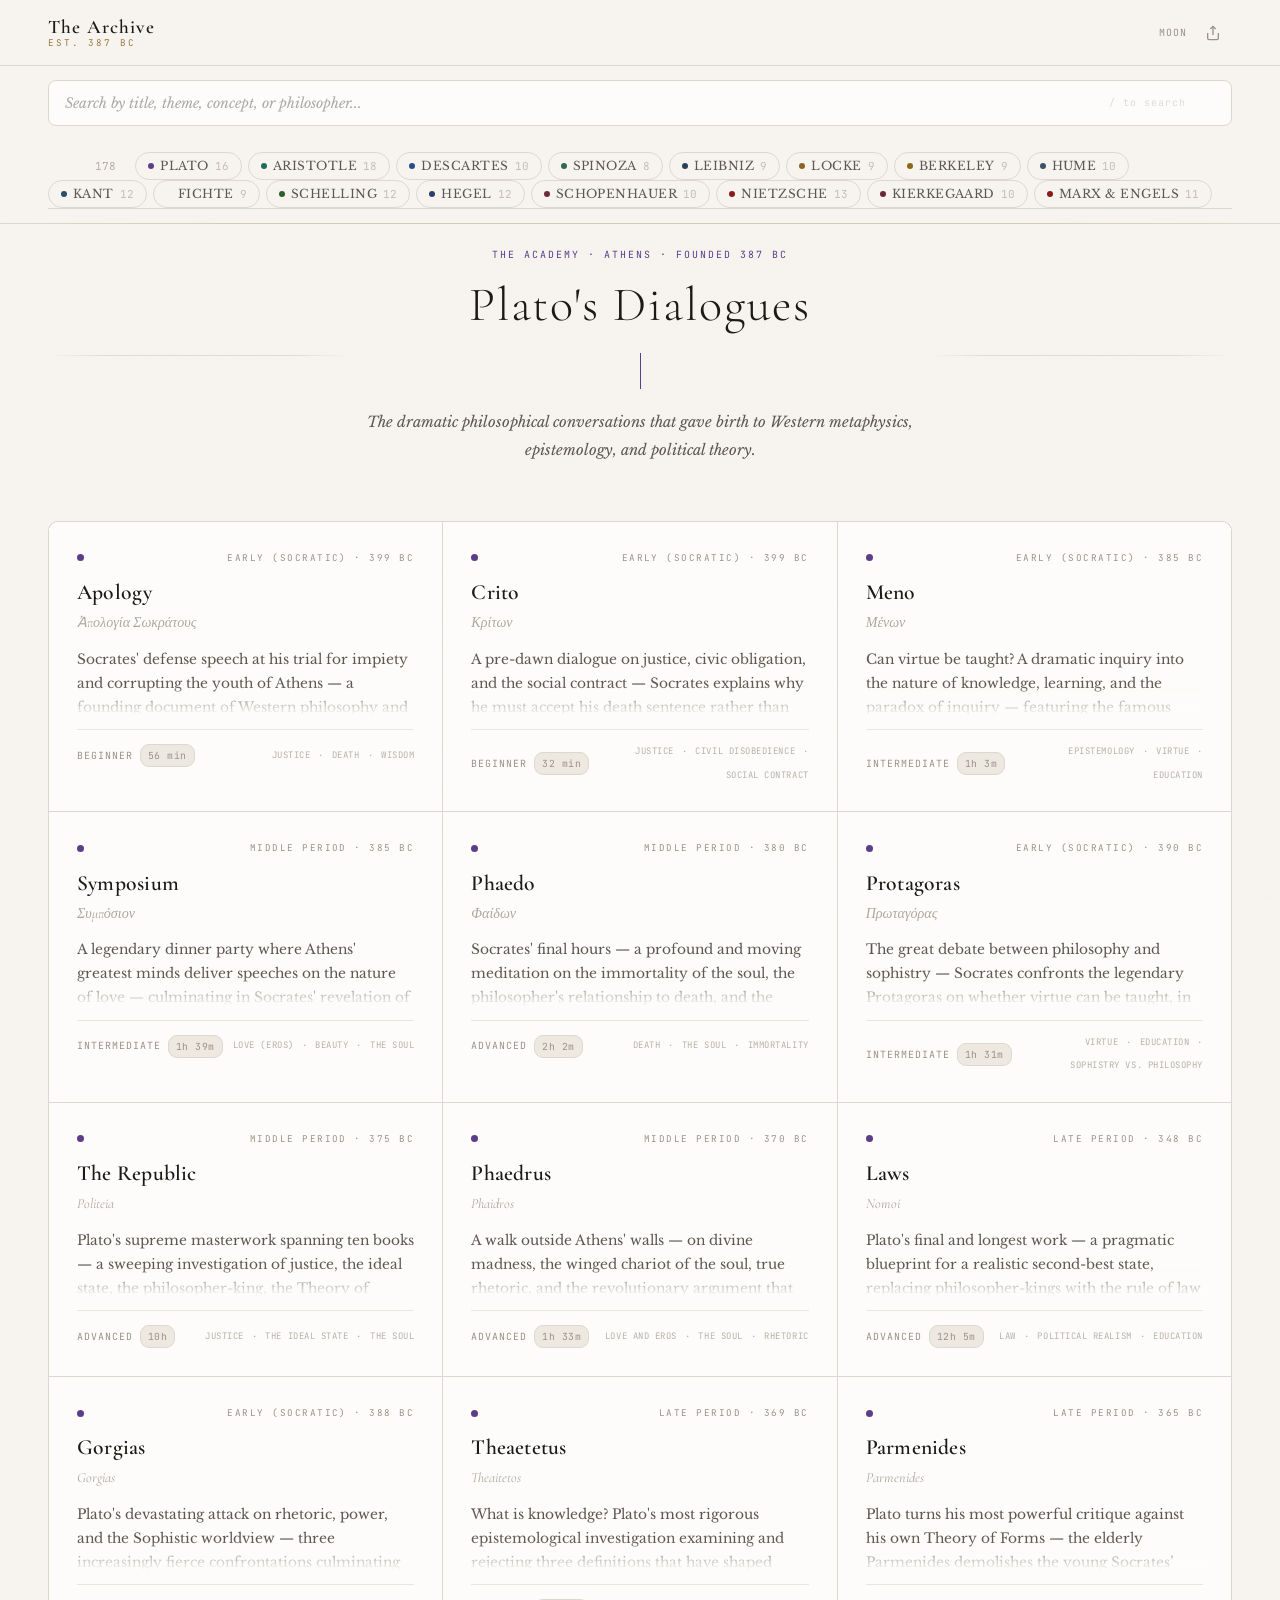
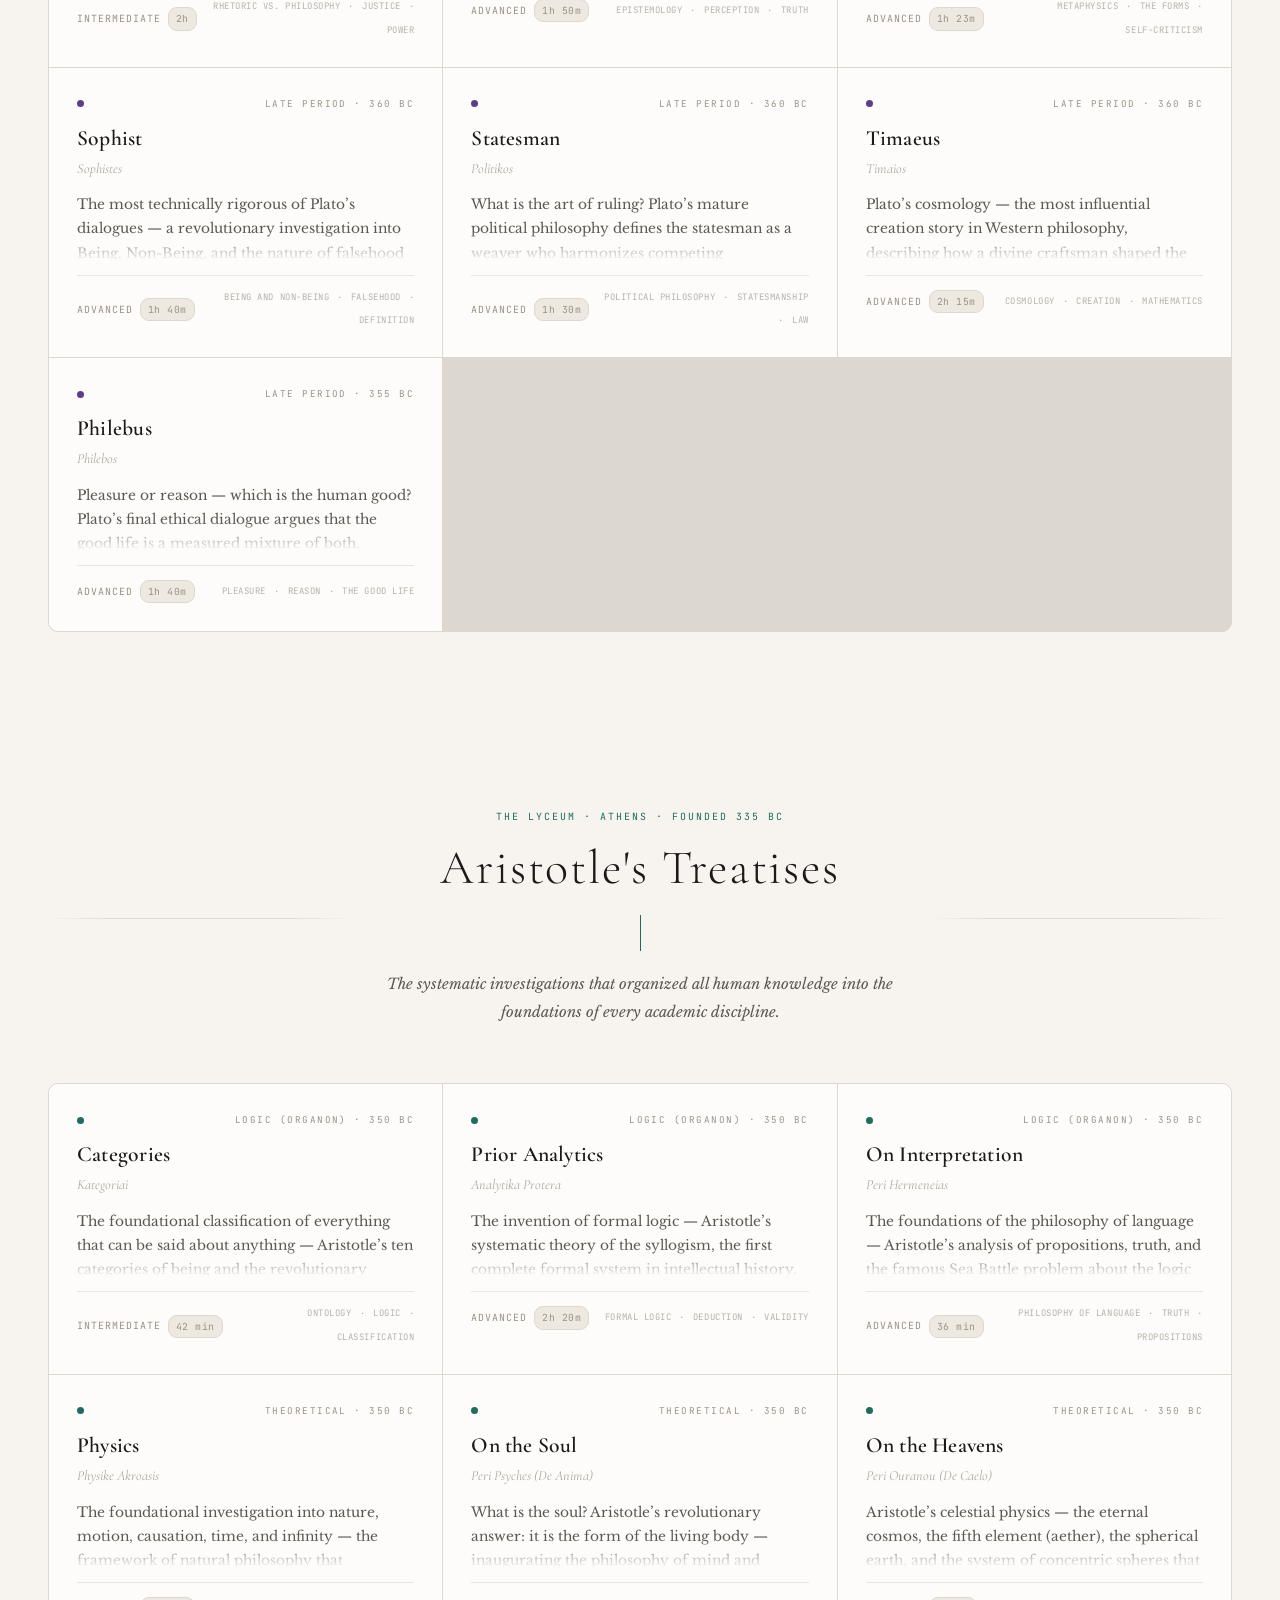
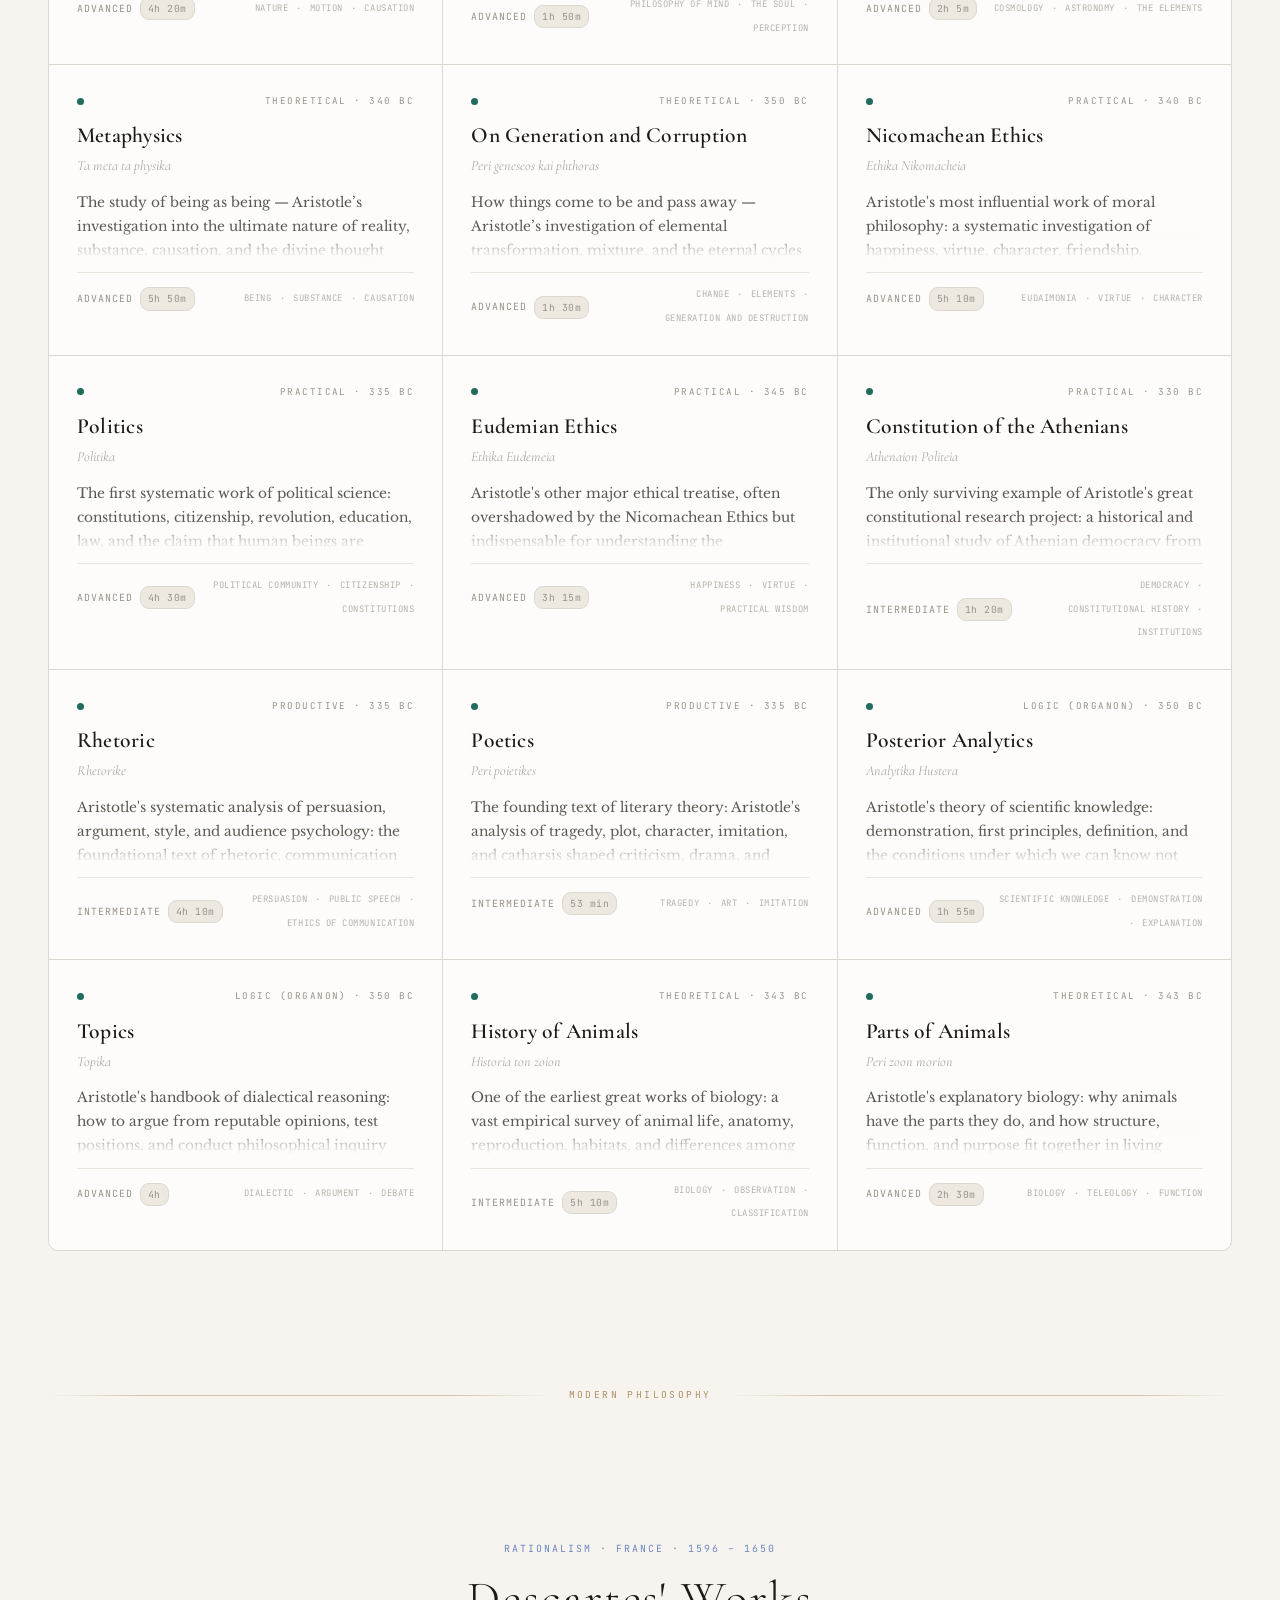
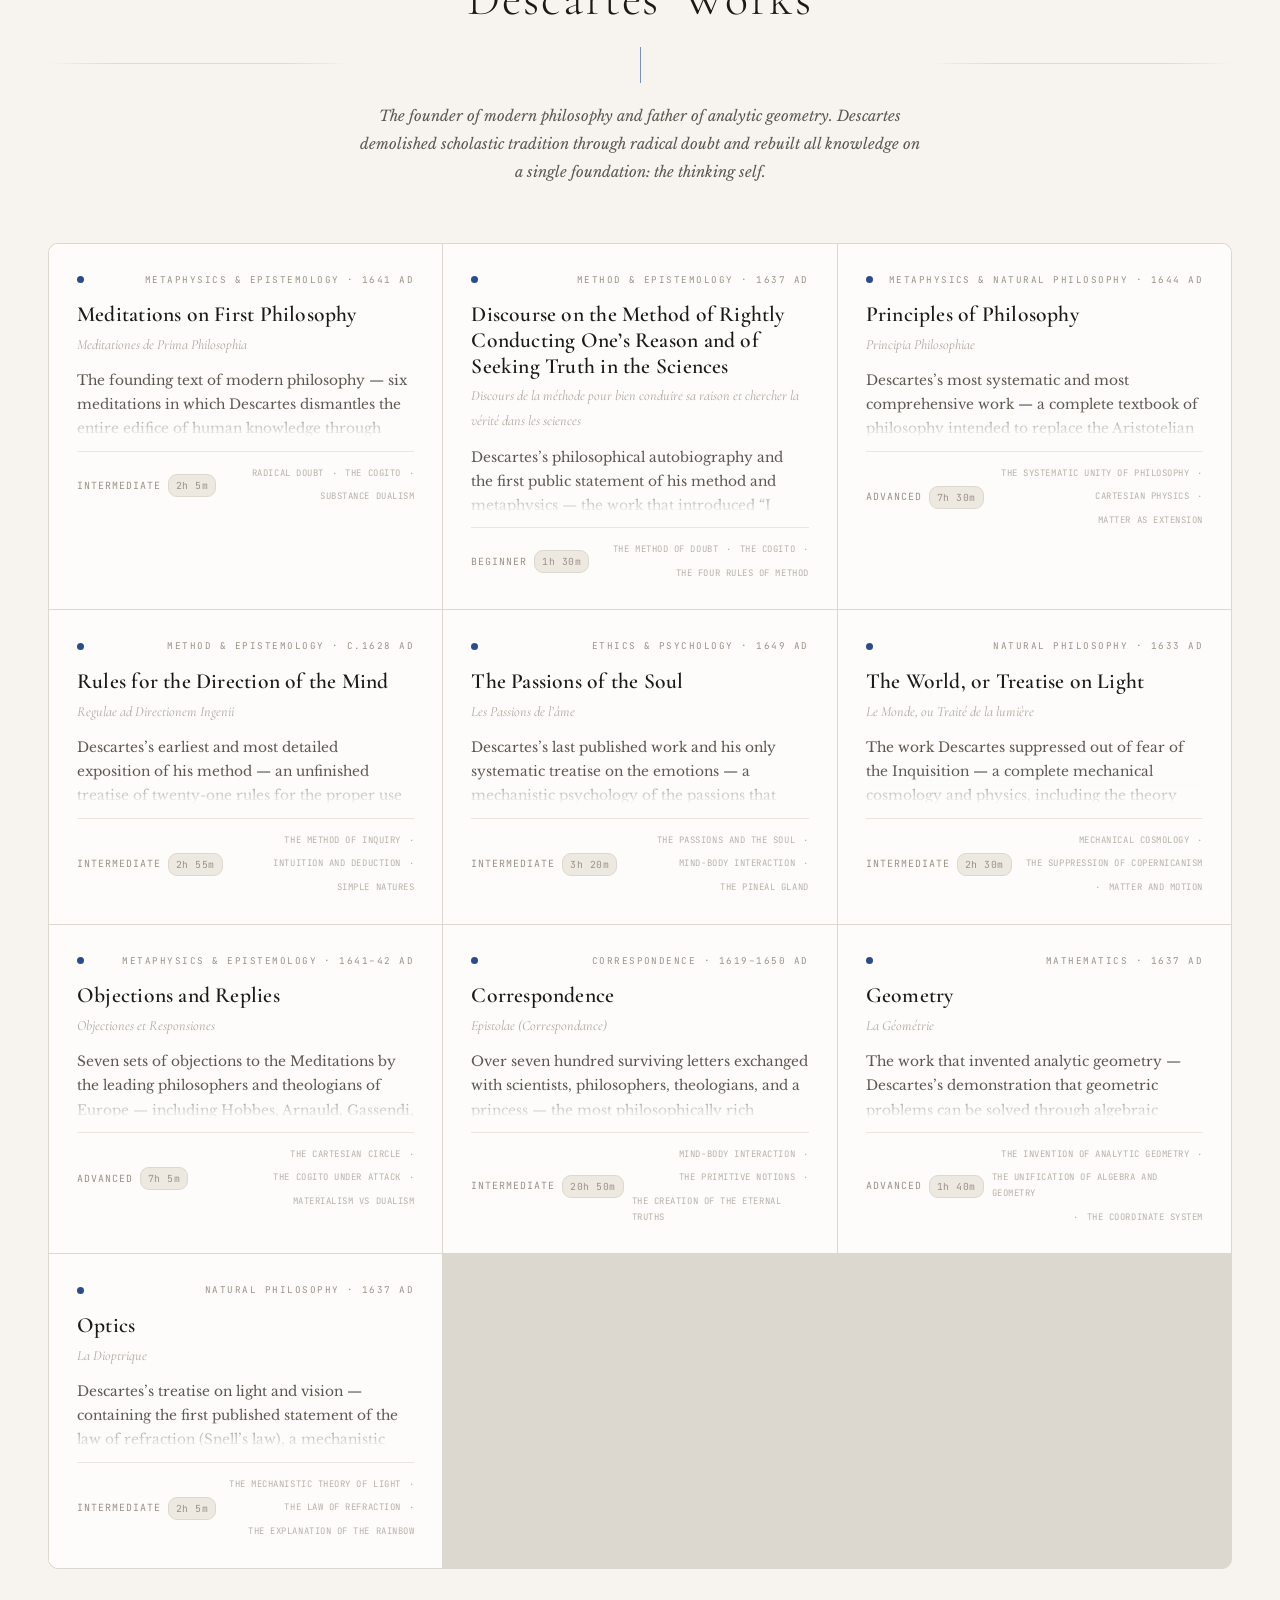
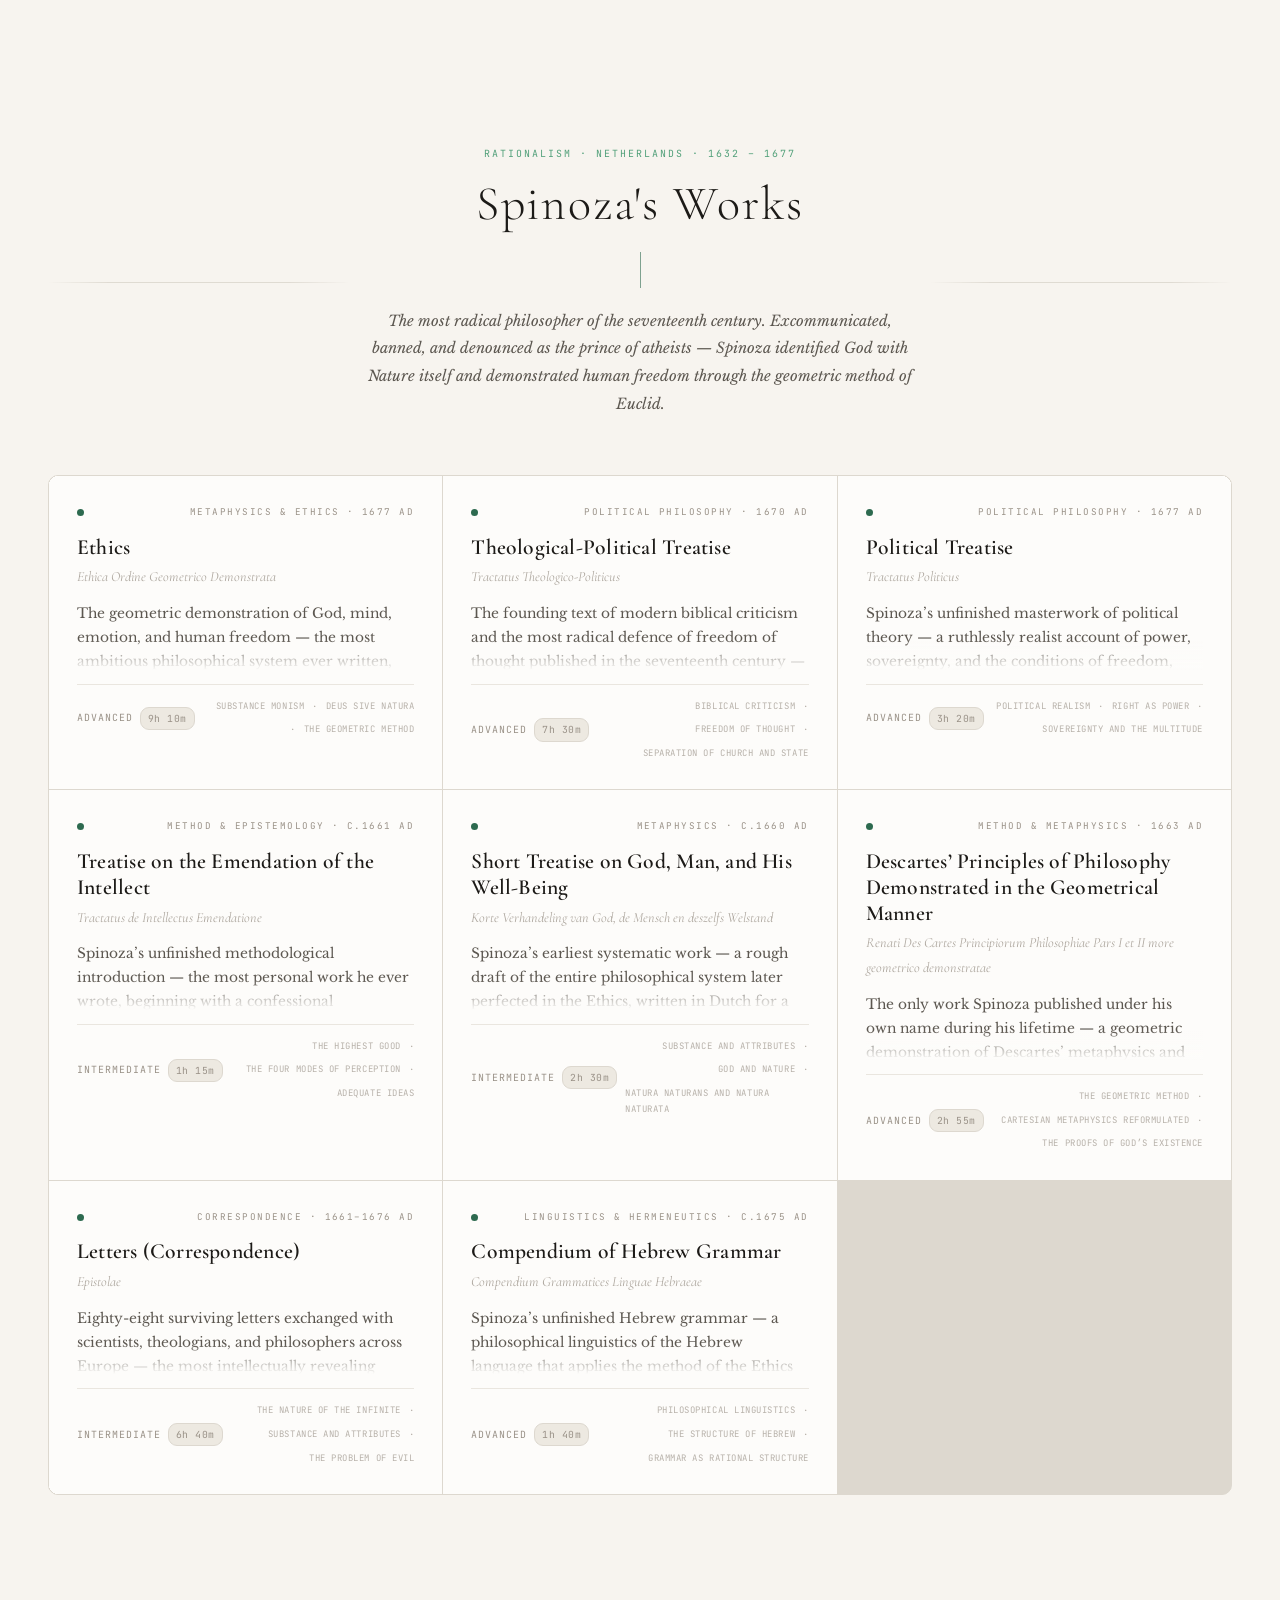
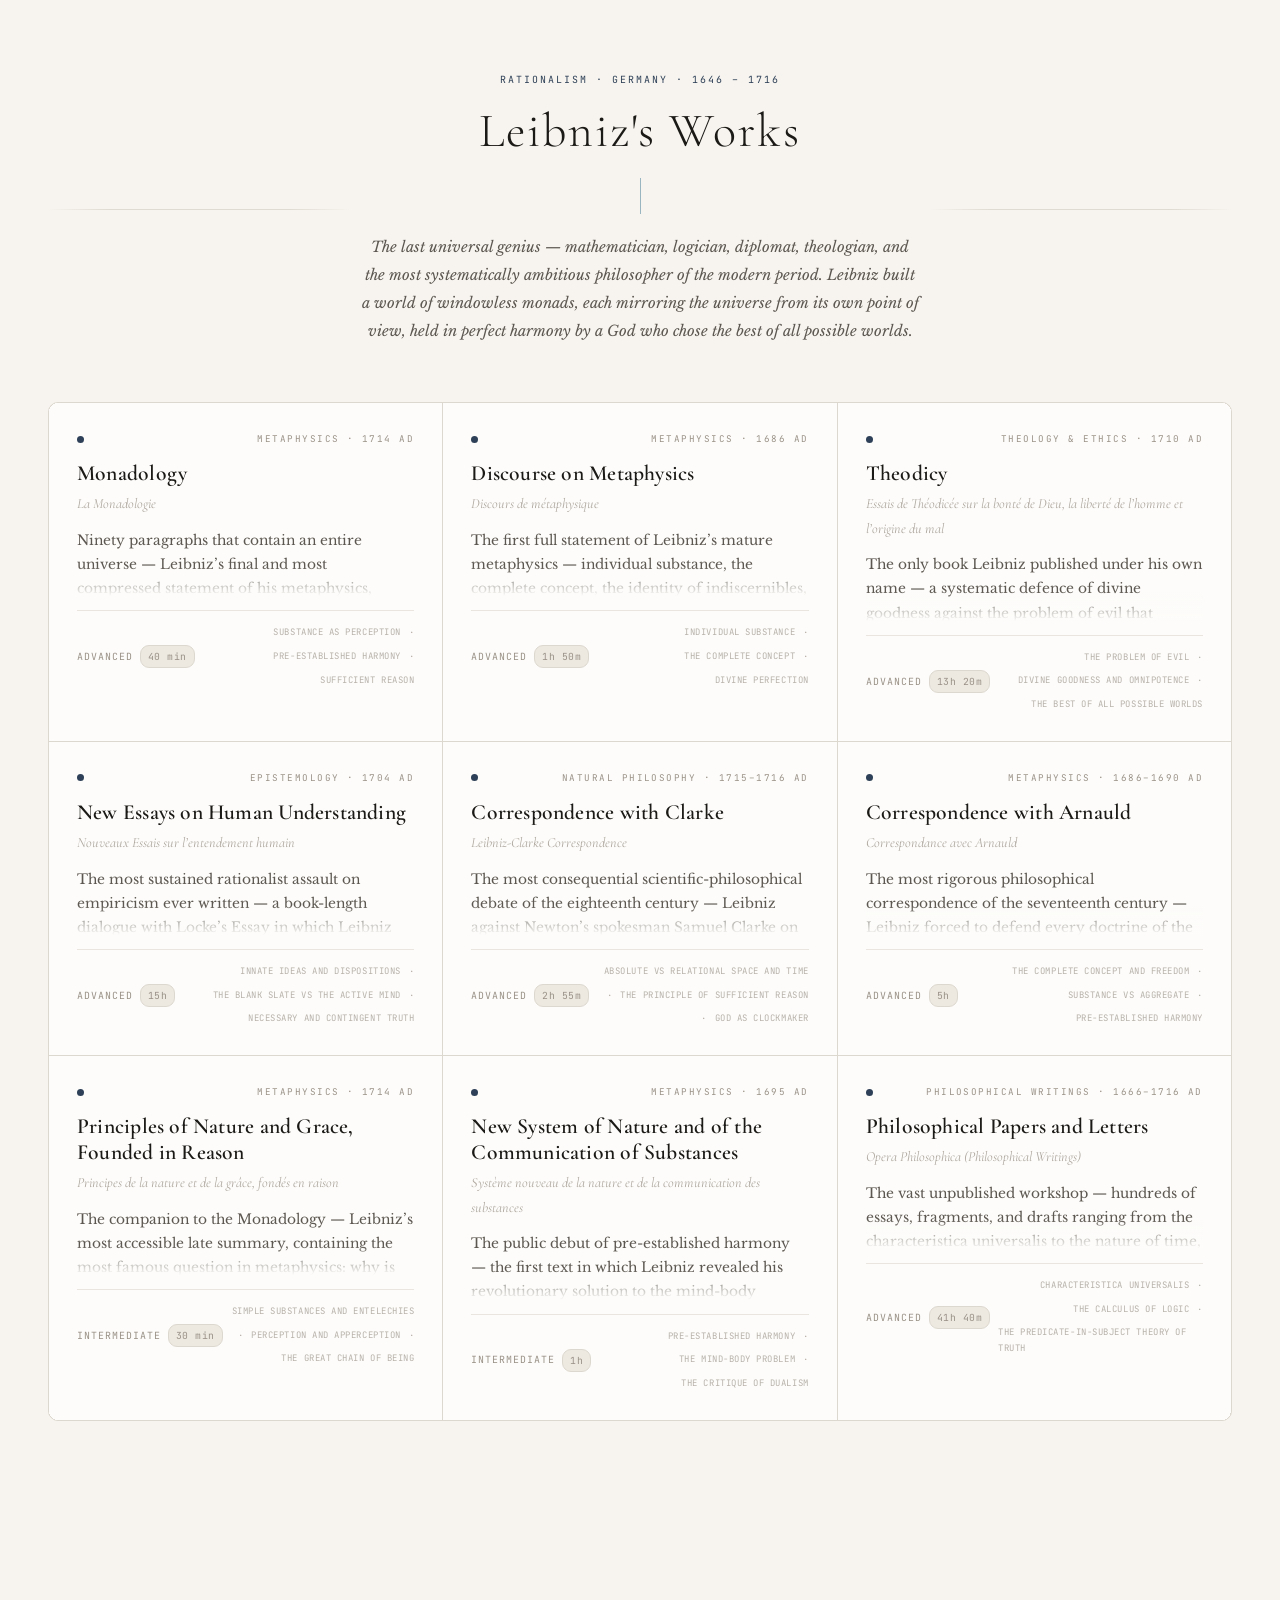
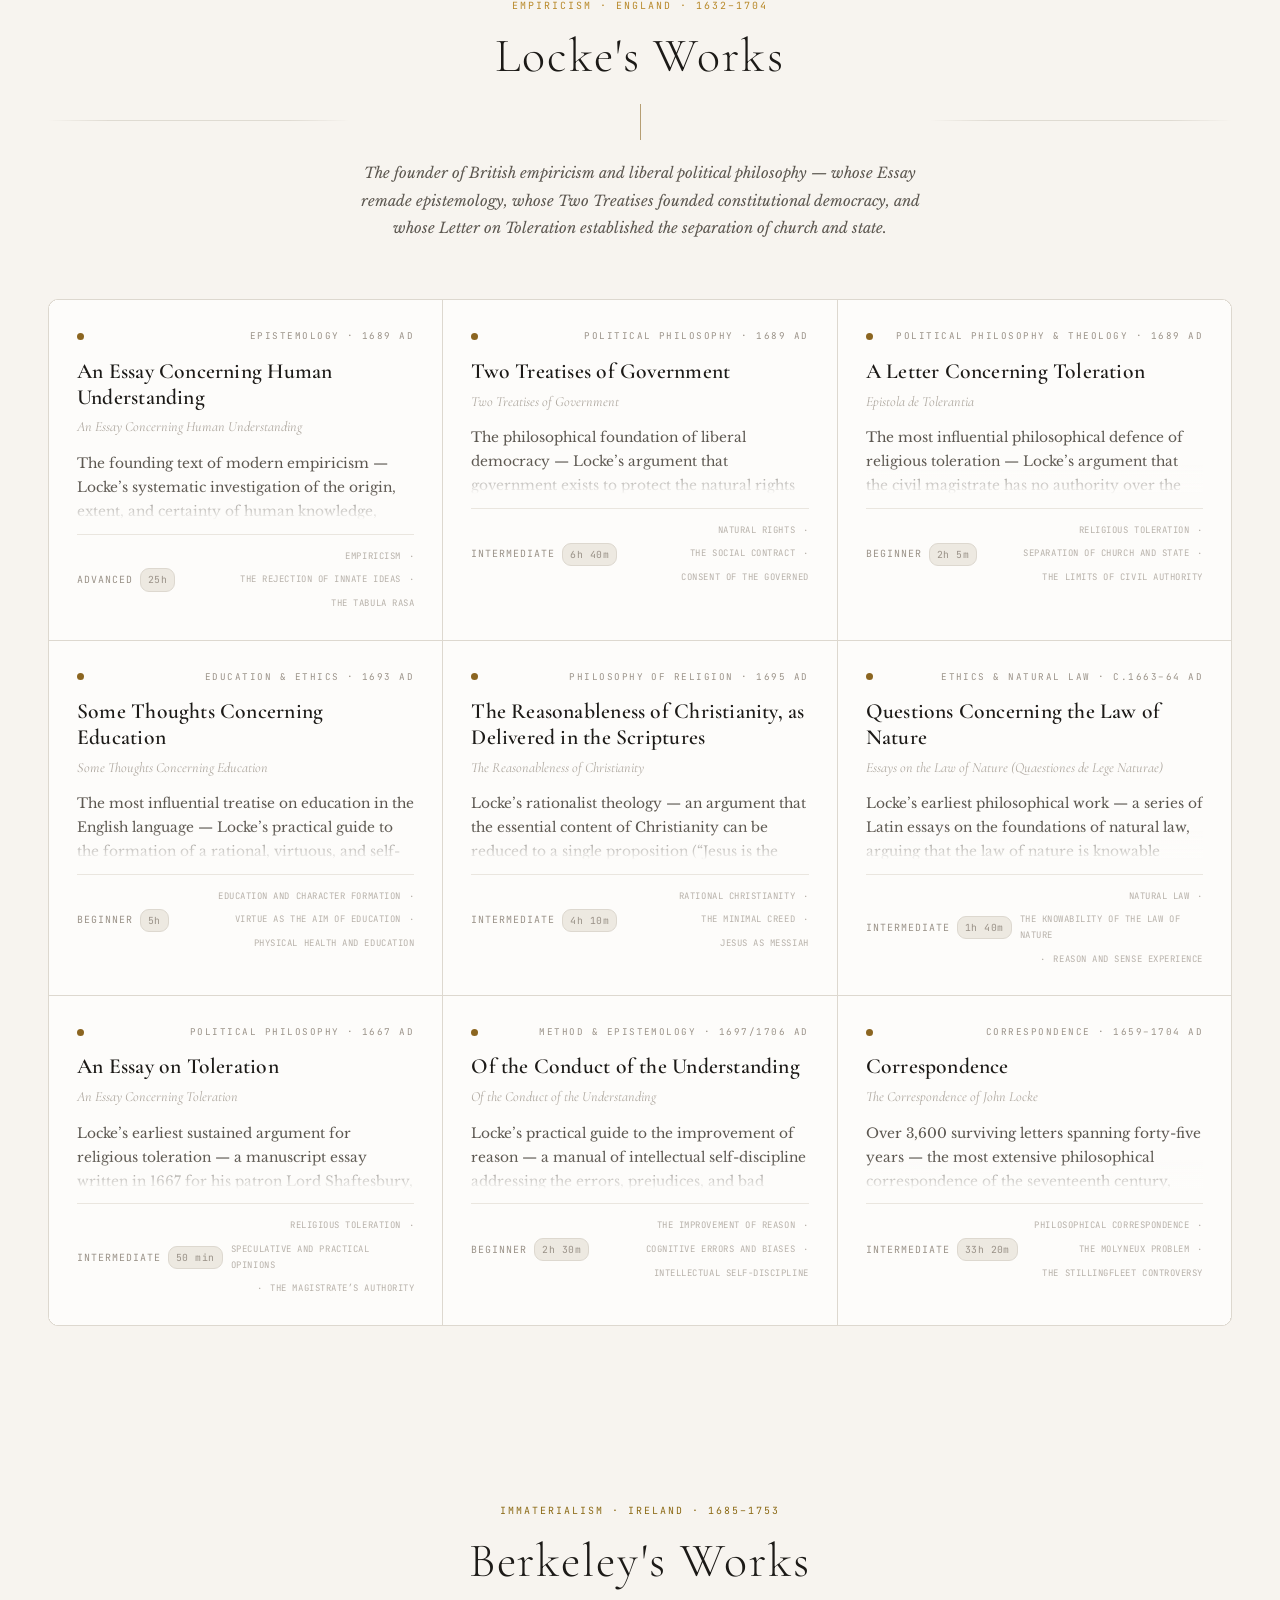
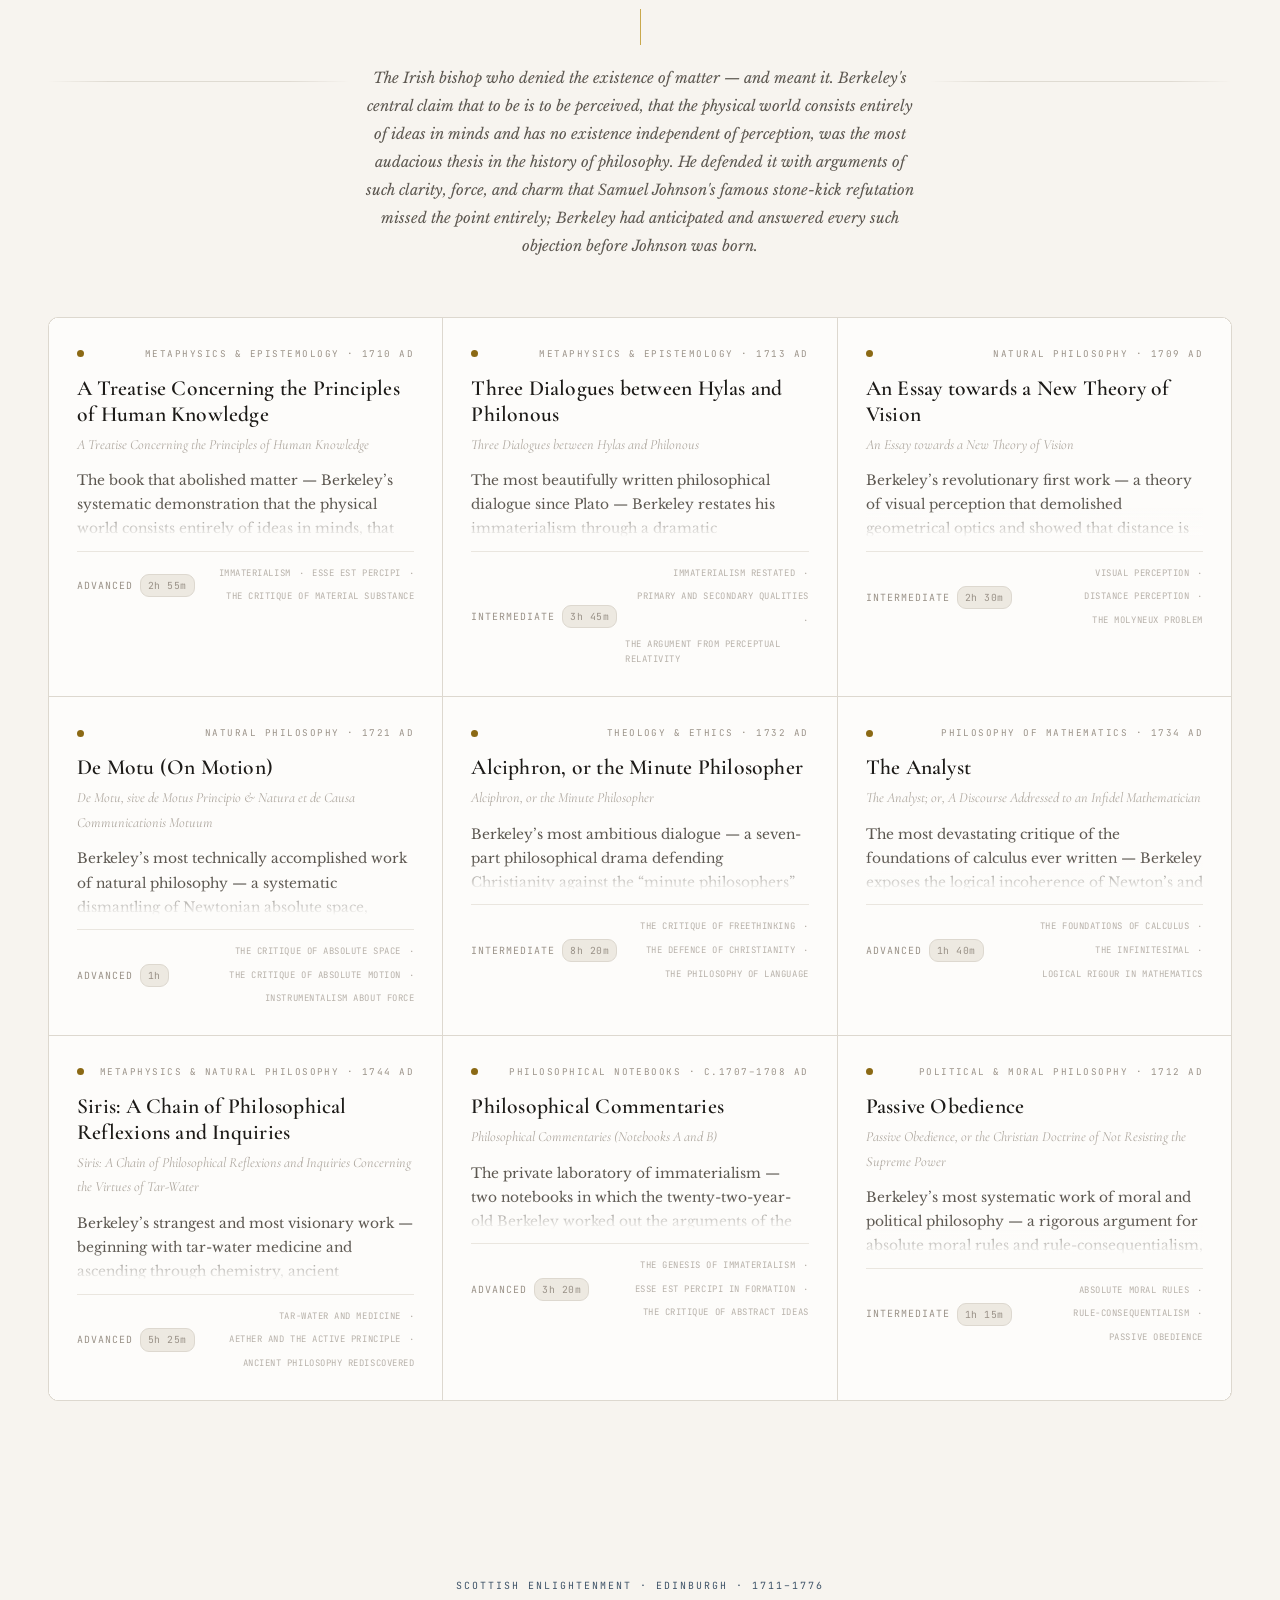
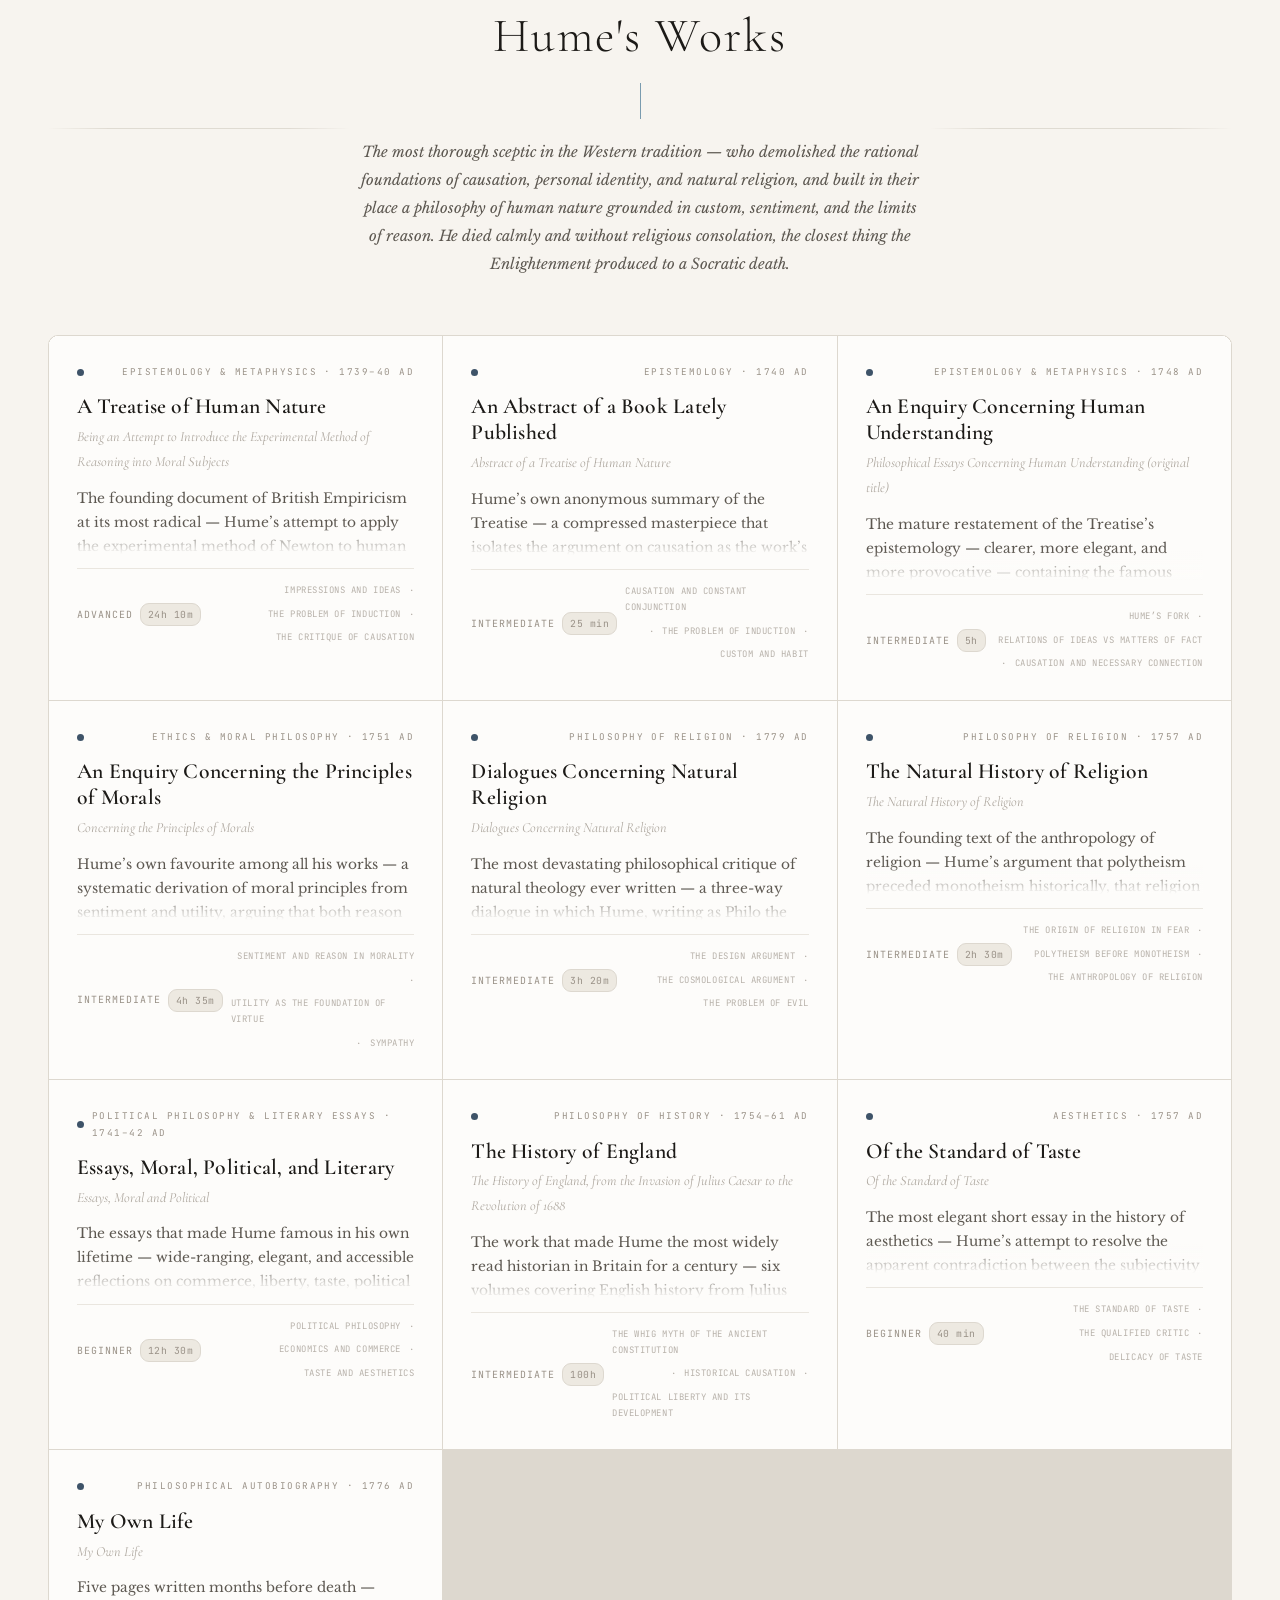
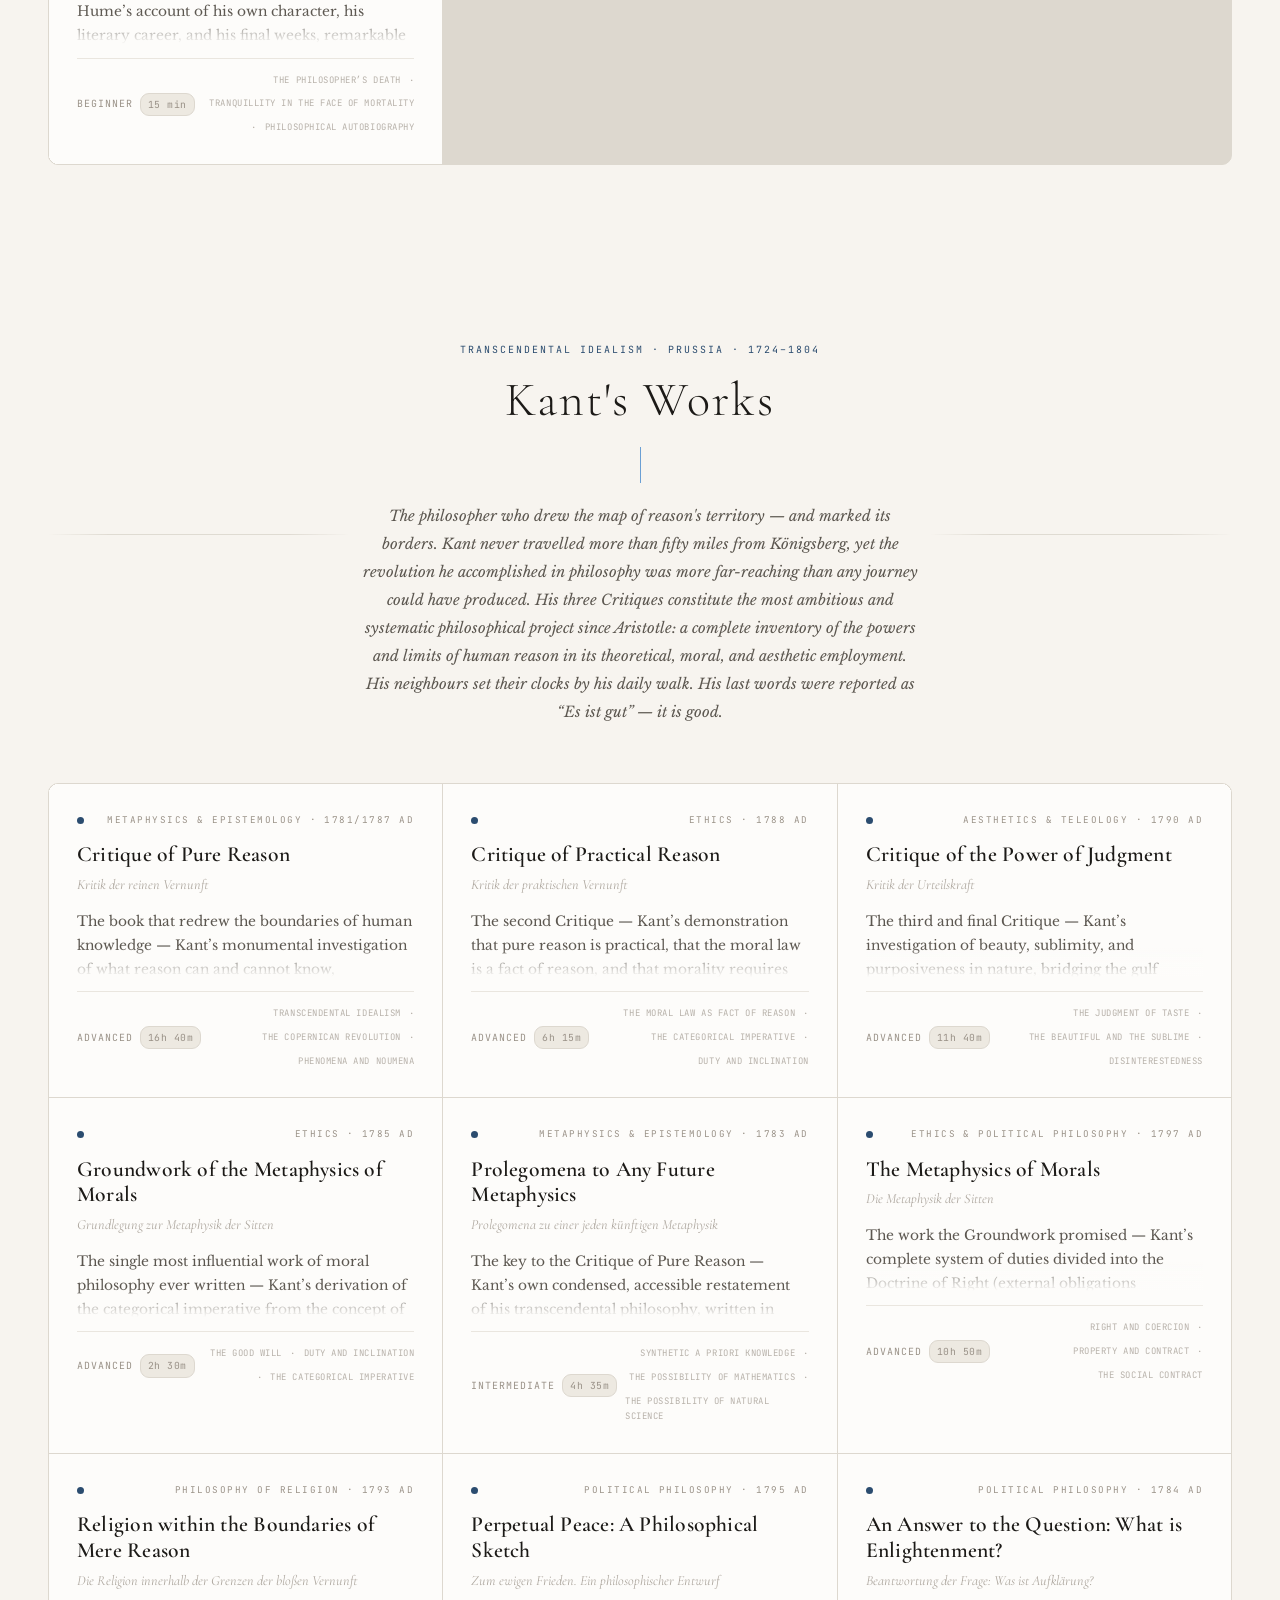
==== commit 42874098: "Polish: nav, footer, about, bio links, deep links" ====
--- a/index.html
+++ b/index.html
@@ -120,67 +120,67 @@
                     </button>
                     <button class="filter-tab" data-filter="plato" role="tab" aria-selected="false">
                         <span class="filter-dot plato-dot"></span>
-                        Plato <span class="filter-count" id="countPlato">0</span>
+                        <a href="philosopher.html?p=plato" class="filter-bio-link" onclick="event.stopPropagation()" title="Plato biography">Plato</a> <span class="filter-count" id="countPlato">0</span>
                     </button>
                     <button class="filter-tab" data-filter="aristotle" role="tab" aria-selected="false">
                         <span class="filter-dot aristotle-dot"></span>
-                        Aristotle <span class="filter-count" id="countAristotle">0</span>
+                        <a href="philosopher.html?p=aristotle" class="filter-bio-link" onclick="event.stopPropagation()" title="Aristotle biography">Aristotle</a> <span class="filter-count" id="countAristotle">0</span>
                     </button>
                     <button class="filter-tab" data-filter="descartes" role="tab" aria-selected="false">
                         <span class="filter-dot descartes-dot"></span>
-                        Descartes <span class="filter-count" id="countDescartes">0</span>
+                        <a href="philosopher.html?p=descartes" class="filter-bio-link" onclick="event.stopPropagation()" title="Descartes biography">Descartes</a> <span class="filter-count" id="countDescartes">0</span>
                     </button>
                     <button class="filter-tab" data-filter="spinoza" role="tab" aria-selected="false">
                         <span class="filter-dot spinoza-dot"></span>
-                        Spinoza <span class="filter-count" id="countSpinoza">0</span>
+                        <a href="philosopher.html?p=spinoza" class="filter-bio-link" onclick="event.stopPropagation()" title="Spinoza biography">Spinoza</a> <span class="filter-count" id="countSpinoza">0</span>
                     </button>
                     <button class="filter-tab" data-filter="leibniz" role="tab" aria-selected="false">
                         <span class="filter-dot leibniz-dot"></span>
-                        Leibniz <span class="filter-count" id="countLeibniz">0</span>
+                        <a href="philosopher.html?p=leibniz" class="filter-bio-link" onclick="event.stopPropagation()" title="Leibniz biography">Leibniz</a> <span class="filter-count" id="countLeibniz">0</span>
                     </button>
                     <button class="filter-tab" data-filter="locke" role="tab" aria-selected="false">
                         <span class="filter-dot locke-dot"></span>
-                        Locke <span class="filter-count" id="countLocke">0</span>
+                        <a href="philosopher.html?p=locke" class="filter-bio-link" onclick="event.stopPropagation()" title="Locke biography">Locke</a> <span class="filter-count" id="countLocke">0</span>
                     </button>
                 <button class="filter-tab" data-filter="berkeley" role="tab" aria-selected="false">
                     <span class="filter-dot berkeley-dot"></span>
-                    Berkeley <span class="filter-count" id="countBerkeley">0</span>
+                    <a href="philosopher.html?p=berkeley" class="filter-bio-link" onclick="event.stopPropagation()" title="Berkeley biography">Berkeley</a> <span class="filter-count" id="countBerkeley">0</span>
                 </button>
                 <button class="filter-tab" data-filter="hume" role="tab" aria-selected="false">
                     <span class="filter-dot hume-dot"></span>
-                    Hume <span class="filter-count" id="countHume">0</span>
+                    <a href="philosopher.html?p=hume" class="filter-bio-link" onclick="event.stopPropagation()" title="Hume biography">Hume</a> <span class="filter-count" id="countHume">0</span>
                 </button>
                 <button class="filter-tab" data-filter="kant" role="tab" aria-selected="false">
                     <span class="filter-dot kant-dot"></span>
-                    Kant <span class="filter-count" id="countKant">0</span>
+                    <a href="philosopher.html?p=kant" class="filter-bio-link" onclick="event.stopPropagation()" title="Kant biography">Kant</a> <span class="filter-count" id="countKant">0</span>
                 </button>
                 <button class="filter-tab" data-filter="fichte" role="tab" aria-selected="false">
                     <span class="filter-dot fichte-dot"></span>
-                    Fichte <span class="filter-count" id="countFichte">0</span>
+                    <a href="philosopher.html?p=fichte" class="filter-bio-link" onclick="event.stopPropagation()" title="Fichte biography">Fichte</a> <span class="filter-count" id="countFichte">0</span>
                 </button>
                 <button class="filter-tab" data-filter="schelling" role="tab" aria-selected="false">
                     <span class="filter-dot schelling-dot"></span>
-                    Schelling <span class="filter-count" id="countSchelling">0</span>
+                    <a href="philosopher.html?p=schelling" class="filter-bio-link" onclick="event.stopPropagation()" title="Schelling biography">Schelling</a> <span class="filter-count" id="countSchelling">0</span>
                 </button>
                 <button class="filter-tab" data-filter="hegel" role="tab" aria-selected="false">
                     <span class="filter-dot hegel-dot"></span>
-                    Hegel <span class="filter-count" id="countHegel">0</span>
+                    <a href="philosopher.html?p=hegel" class="filter-bio-link" onclick="event.stopPropagation()" title="Hegel biography">Hegel</a> <span class="filter-count" id="countHegel">0</span>
                 </button>
                 <button class="filter-tab" data-filter="schopenhauer" role="tab" aria-selected="false">
                     <span class="filter-dot schopenhauer-dot"></span>
-                    Schopenhauer <span class="filter-count" id="countSchopenhauer">0</span>
+                    <a href="philosopher.html?p=schopenhauer" class="filter-bio-link" onclick="event.stopPropagation()" title="Schopenhauer biography">Schopenhauer</a> <span class="filter-count" id="countSchopenhauer">0</span>
                 </button>
                 <button class="filter-tab" data-filter="nietzsche" role="tab" aria-selected="false">
                     <span class="filter-dot nietzsche-dot"></span>
-                    Nietzsche <span class="filter-count" id="countNietzsche">0</span>
+                    <a href="philosopher.html?p=nietzsche" class="filter-bio-link" onclick="event.stopPropagation()" title="Nietzsche biography">Nietzsche</a> <span class="filter-count" id="countNietzsche">0</span>
                 </button>
                 <button class="filter-tab" data-filter="kierkegaard" role="tab" aria-selected="false">
                     <span class="filter-dot kierkegaard-dot"></span>
-                    Kierkegaard <span class="filter-count" id="countKierkegaard">0</span>
+                    <a href="philosopher.html?p=kierkegaard" class="filter-bio-link" onclick="event.stopPropagation()" title="Kierkegaard biography">Kierkegaard</a> <span class="filter-count" id="countKierkegaard">0</span>
                 </button>
                 <button class="filter-tab" data-filter="marx" role="tab" aria-selected="false">
                     <span class="filter-dot marx-dot"></span>
-                    Marx &amp; Engels <span class="filter-count" id="countMarx">0</span>
+                    <a href="philosopher.html?p=marx" class="filter-bio-link" onclick="event.stopPropagation()" title="Marx &amp; Engels biography">Marx &amp; Engels</a> <span class="filter-count" id="countMarx">0</span>
                 </button>
                 </div>
                 
@@ -509,7 +509,7 @@
             </div>
             <div class="timeline-nav">
                 <button class="timeline-nav-btn" id="timelinePrev">&larr; Earlier</button>
-                <span class="timeline-era" id="timelineEra">Classical Athens</span>
+                <span class="timeline-era" id="timelineEra">Western Philosophy</span>
                 <button class="timeline-nav-btn" id="timelineNext">Later &rarr;</button>
             </div>
         </div>
@@ -557,7 +557,7 @@
             <div class="footer-content">
                 <blockquote class="footer-quote">
                     <p>"The unexamined life is not worth living."</p>
-                    <cite>Socrates, in Plato's <em>Apology</em> (38a)</cite>
+                    <cite>Socrates &mdash; Plato, <em>Apology</em> (38a)</cite>
                 </blockquote>
                 <div class="footer-grid">
                     <div class="footer-col">
--- a/css/style.css
+++ b/css/style.css
@@ -3387,3 +3387,19 @@
     }
     .modal-header.modal-philosopher-marx { border-top-color: #E57373; }
 }
+
+
+/* ================================================================
+   POLISH PATCH — filter tab bio links
+   ================================================================ */
+
+/* Bio link inside filter tab — inherits tab colour, no underline */
+.filter-bio-link {
+    color: inherit;
+    text-decoration: none;
+    border-bottom: 1px dashed transparent;
+    transition: border-color 0.2s;
+}
+.filter-bio-link:hover {
+    border-bottom-color: currentColor;
+}
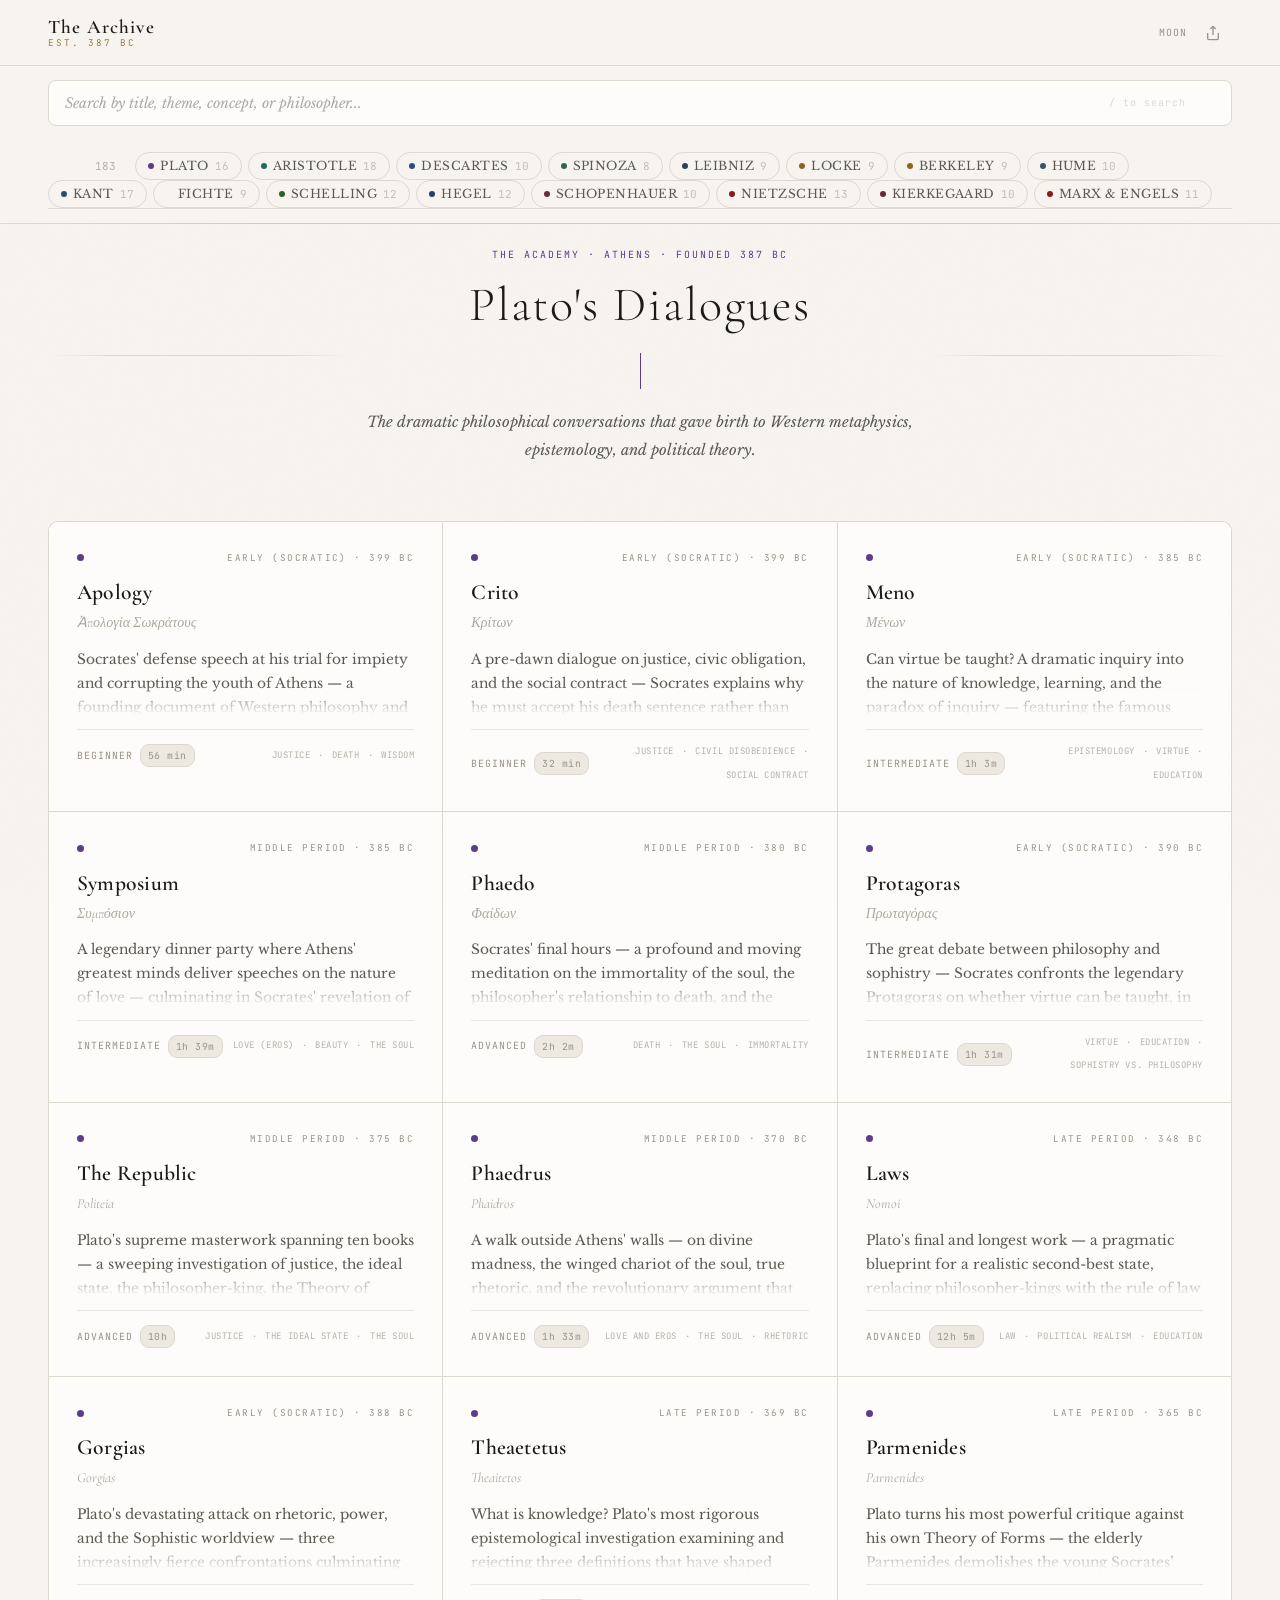
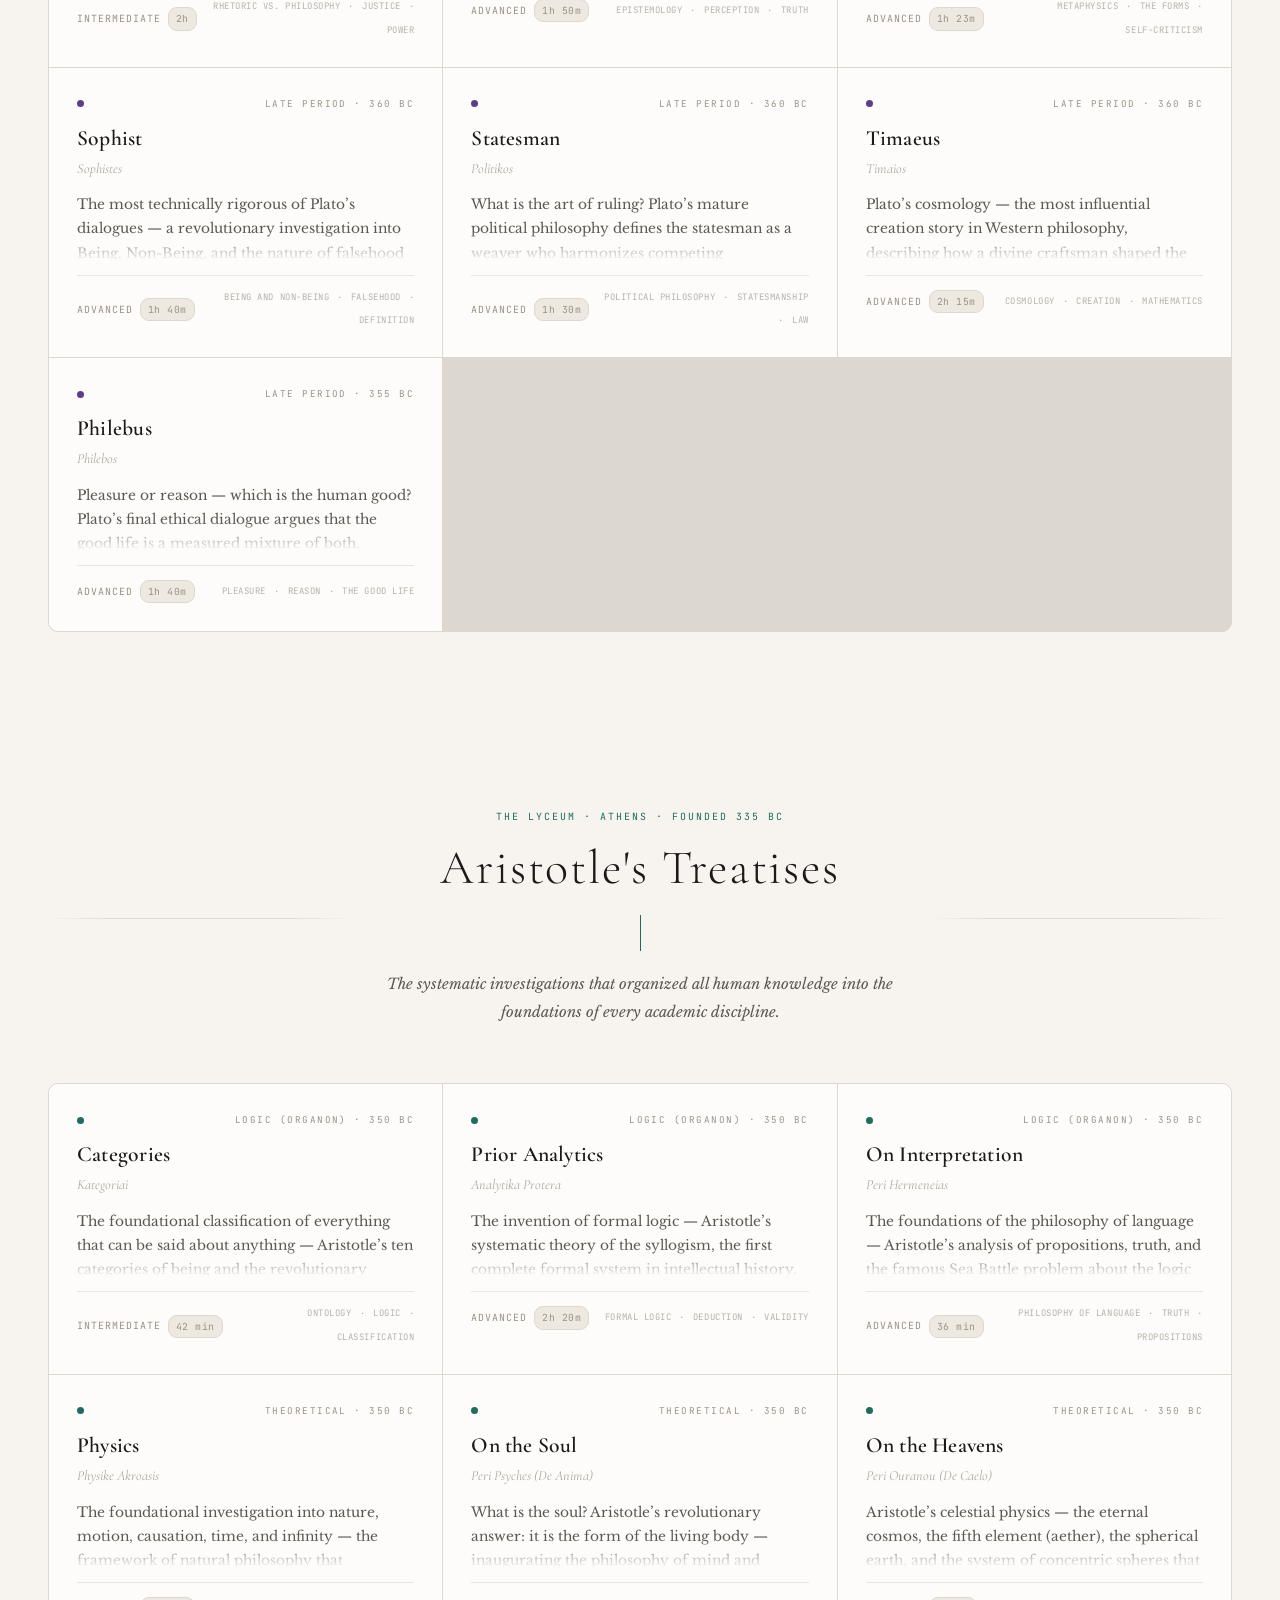
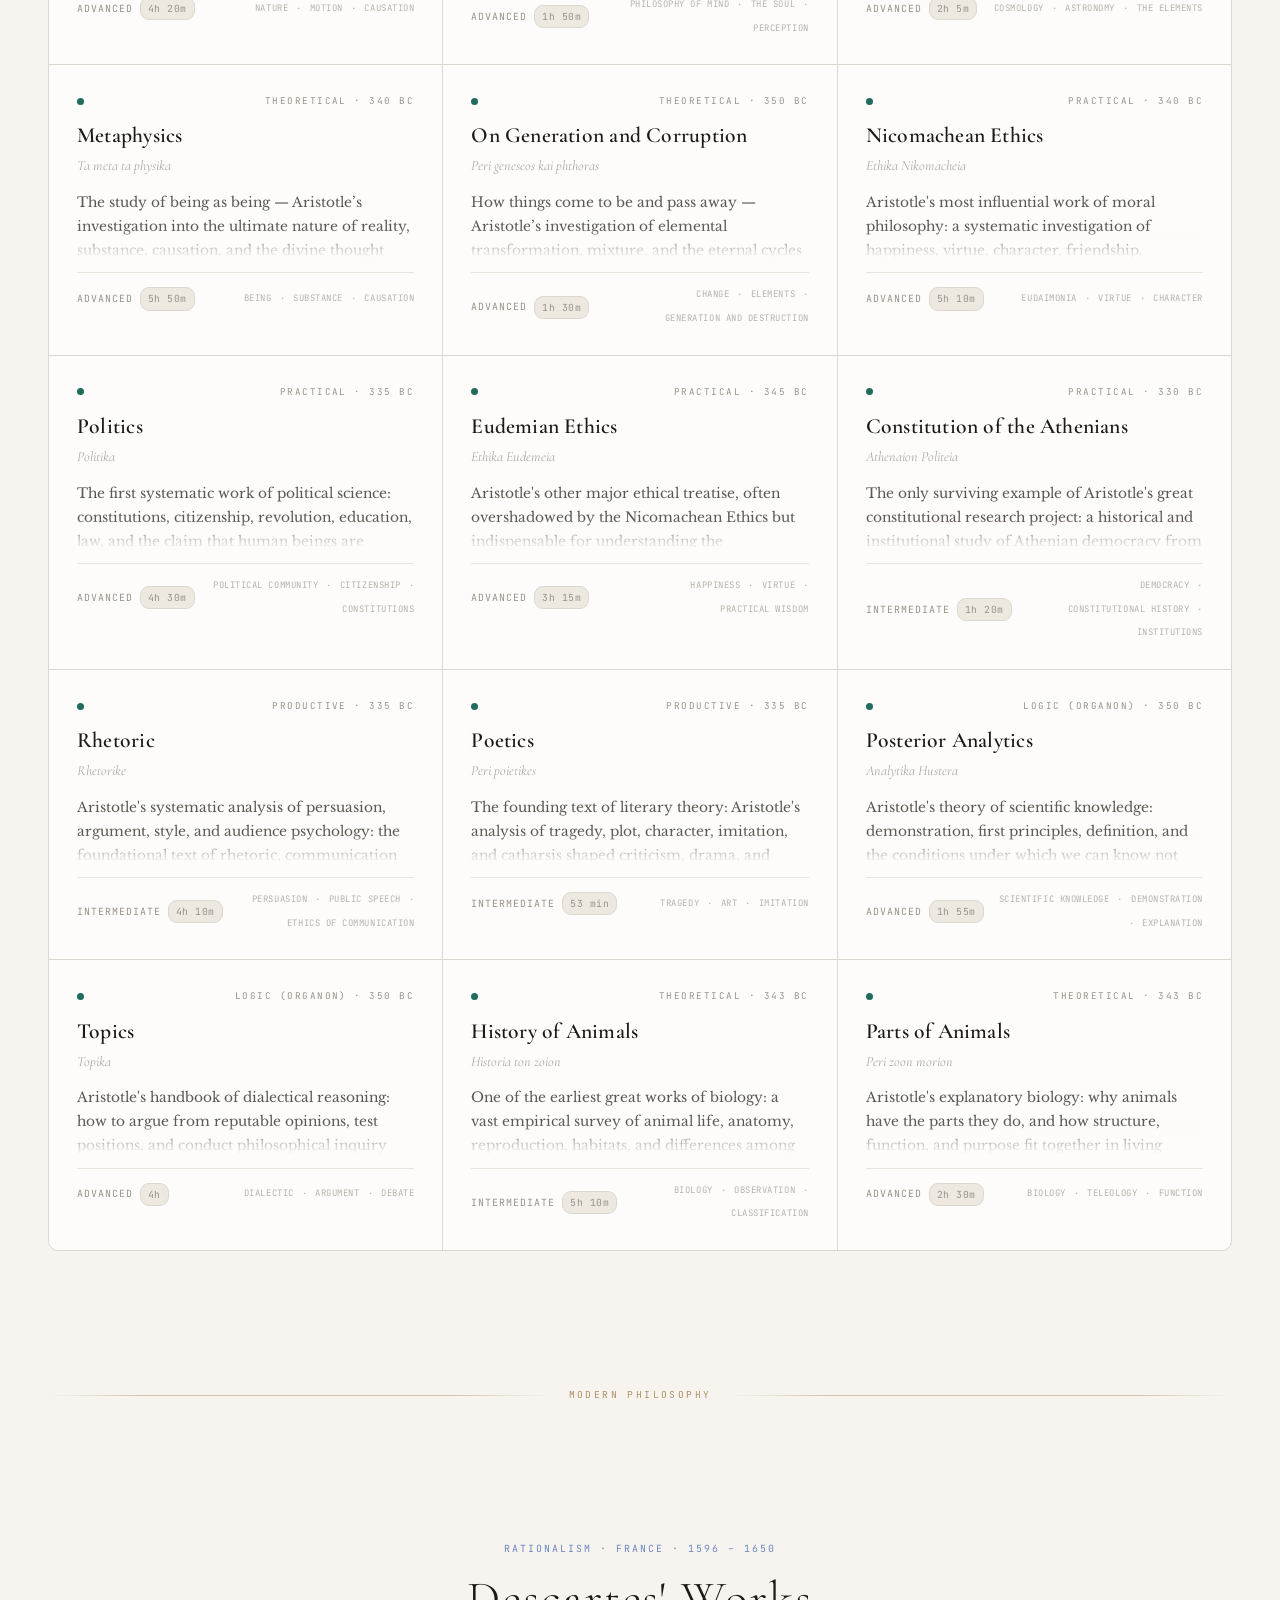
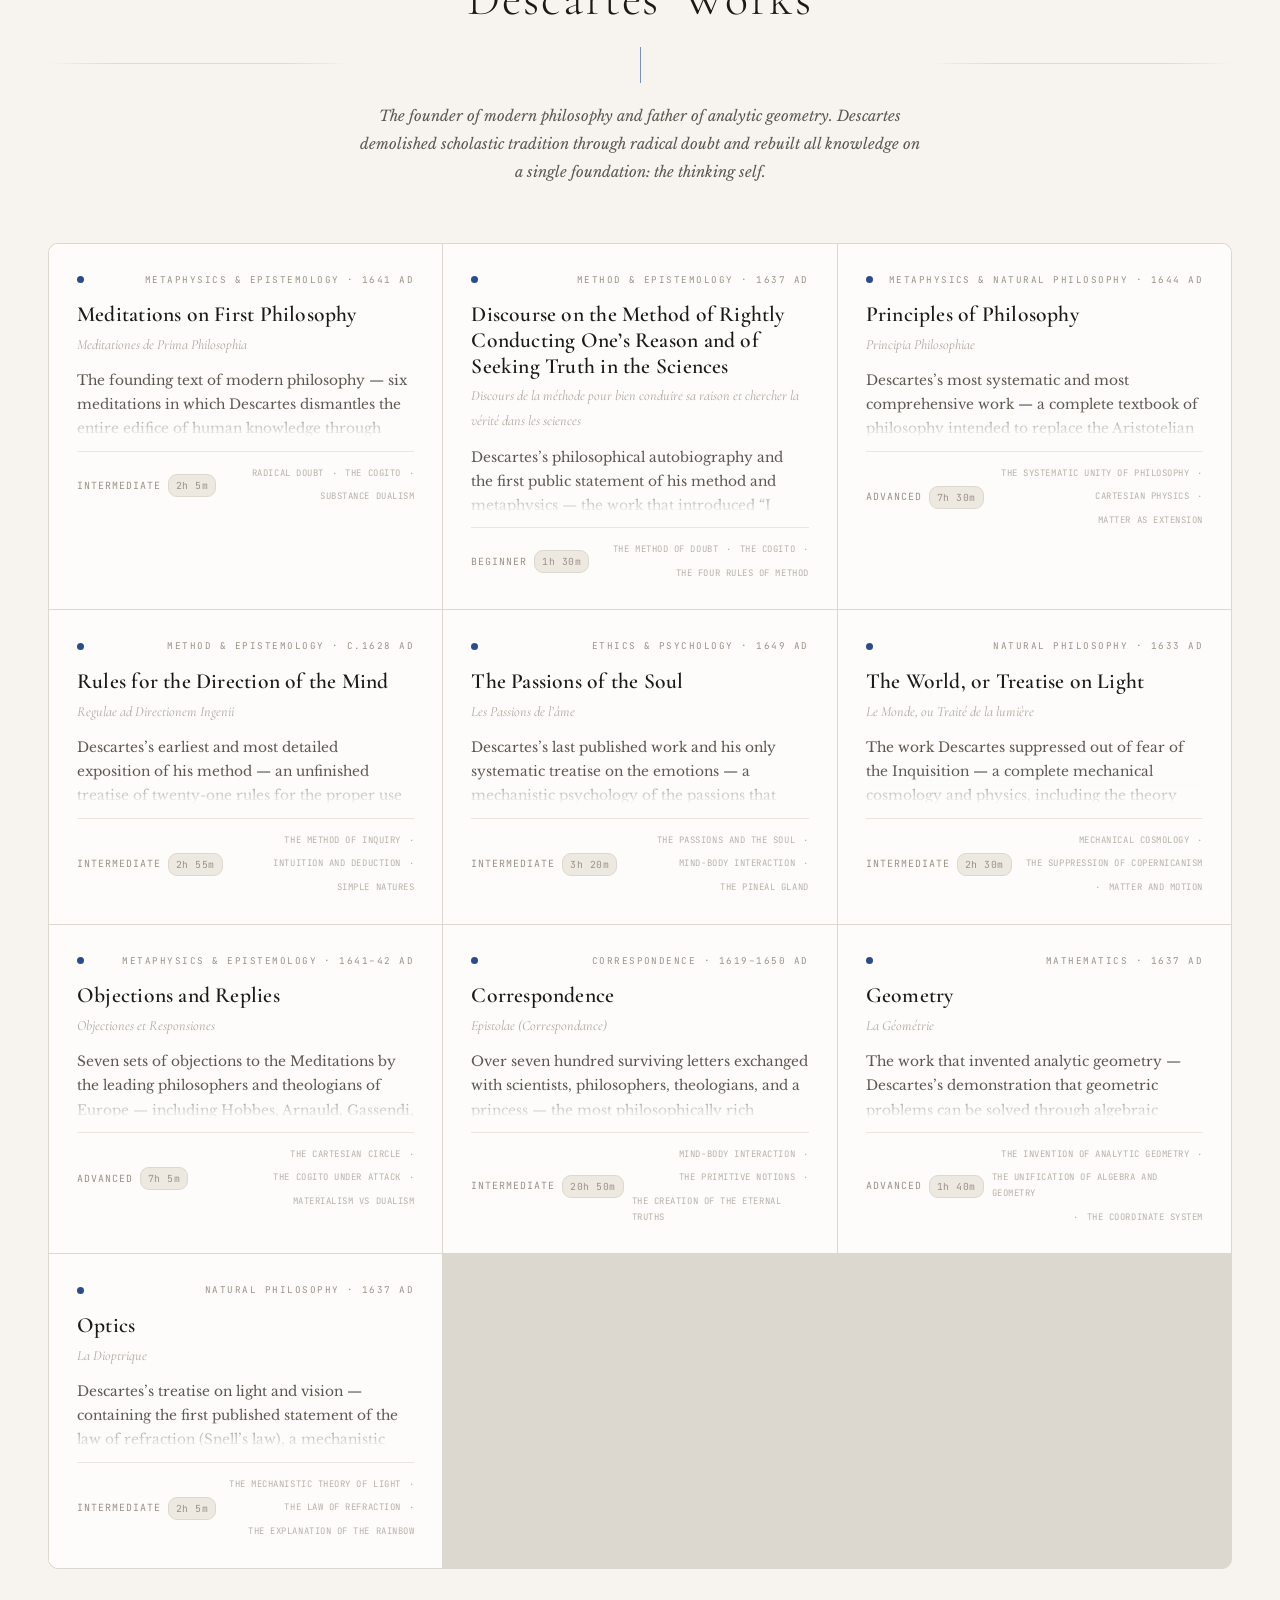
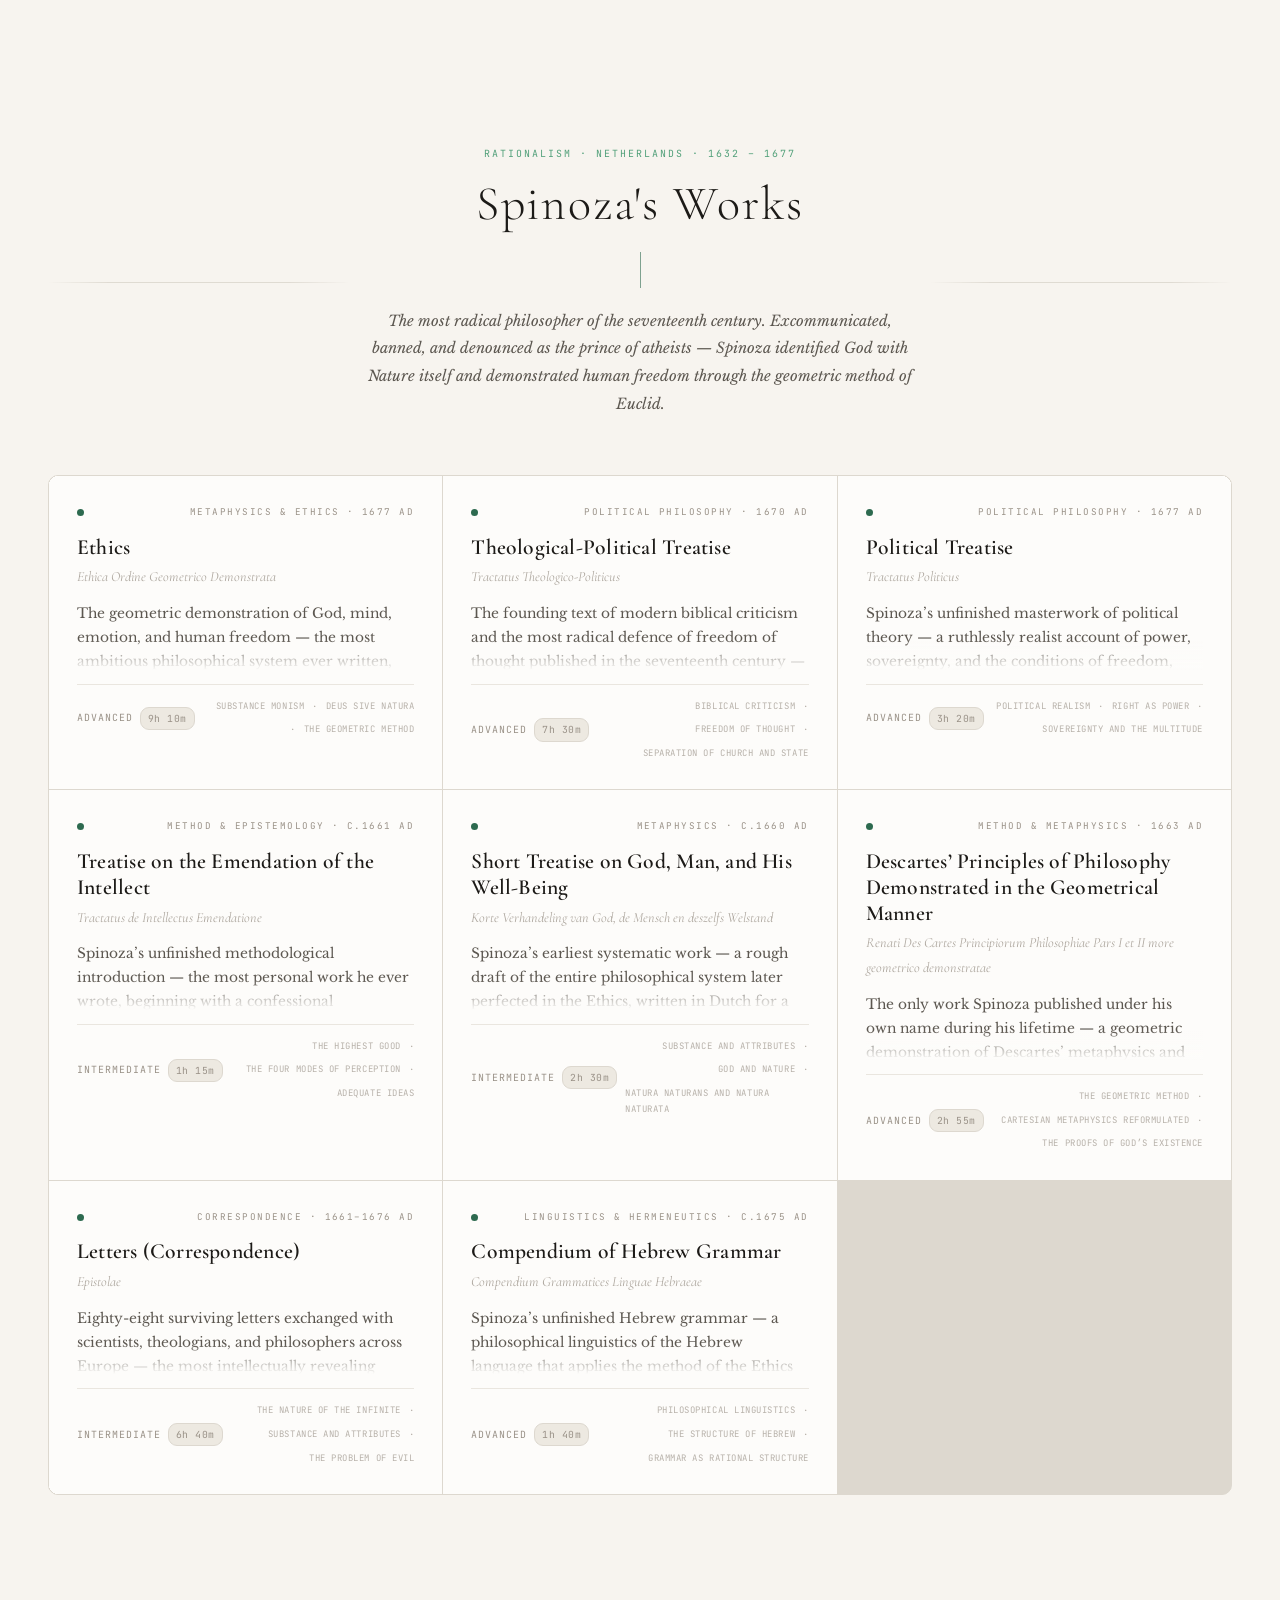
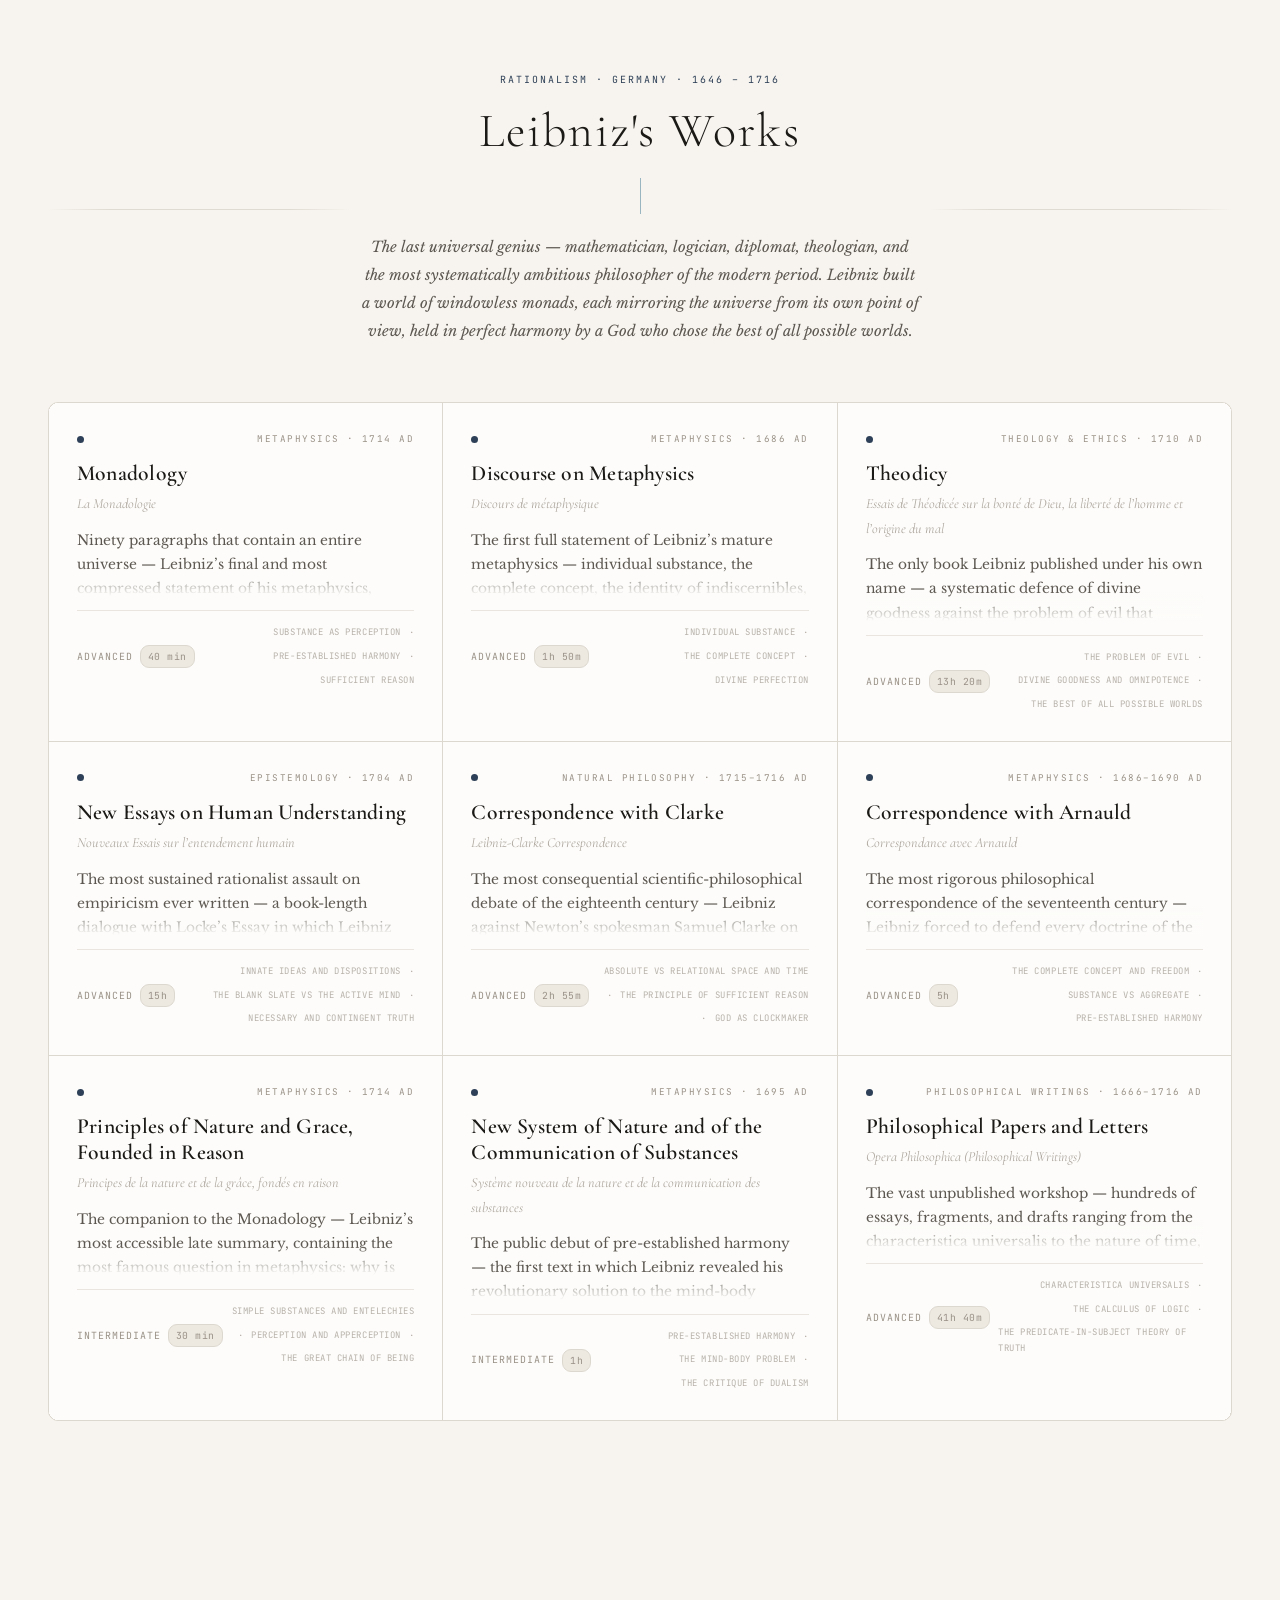
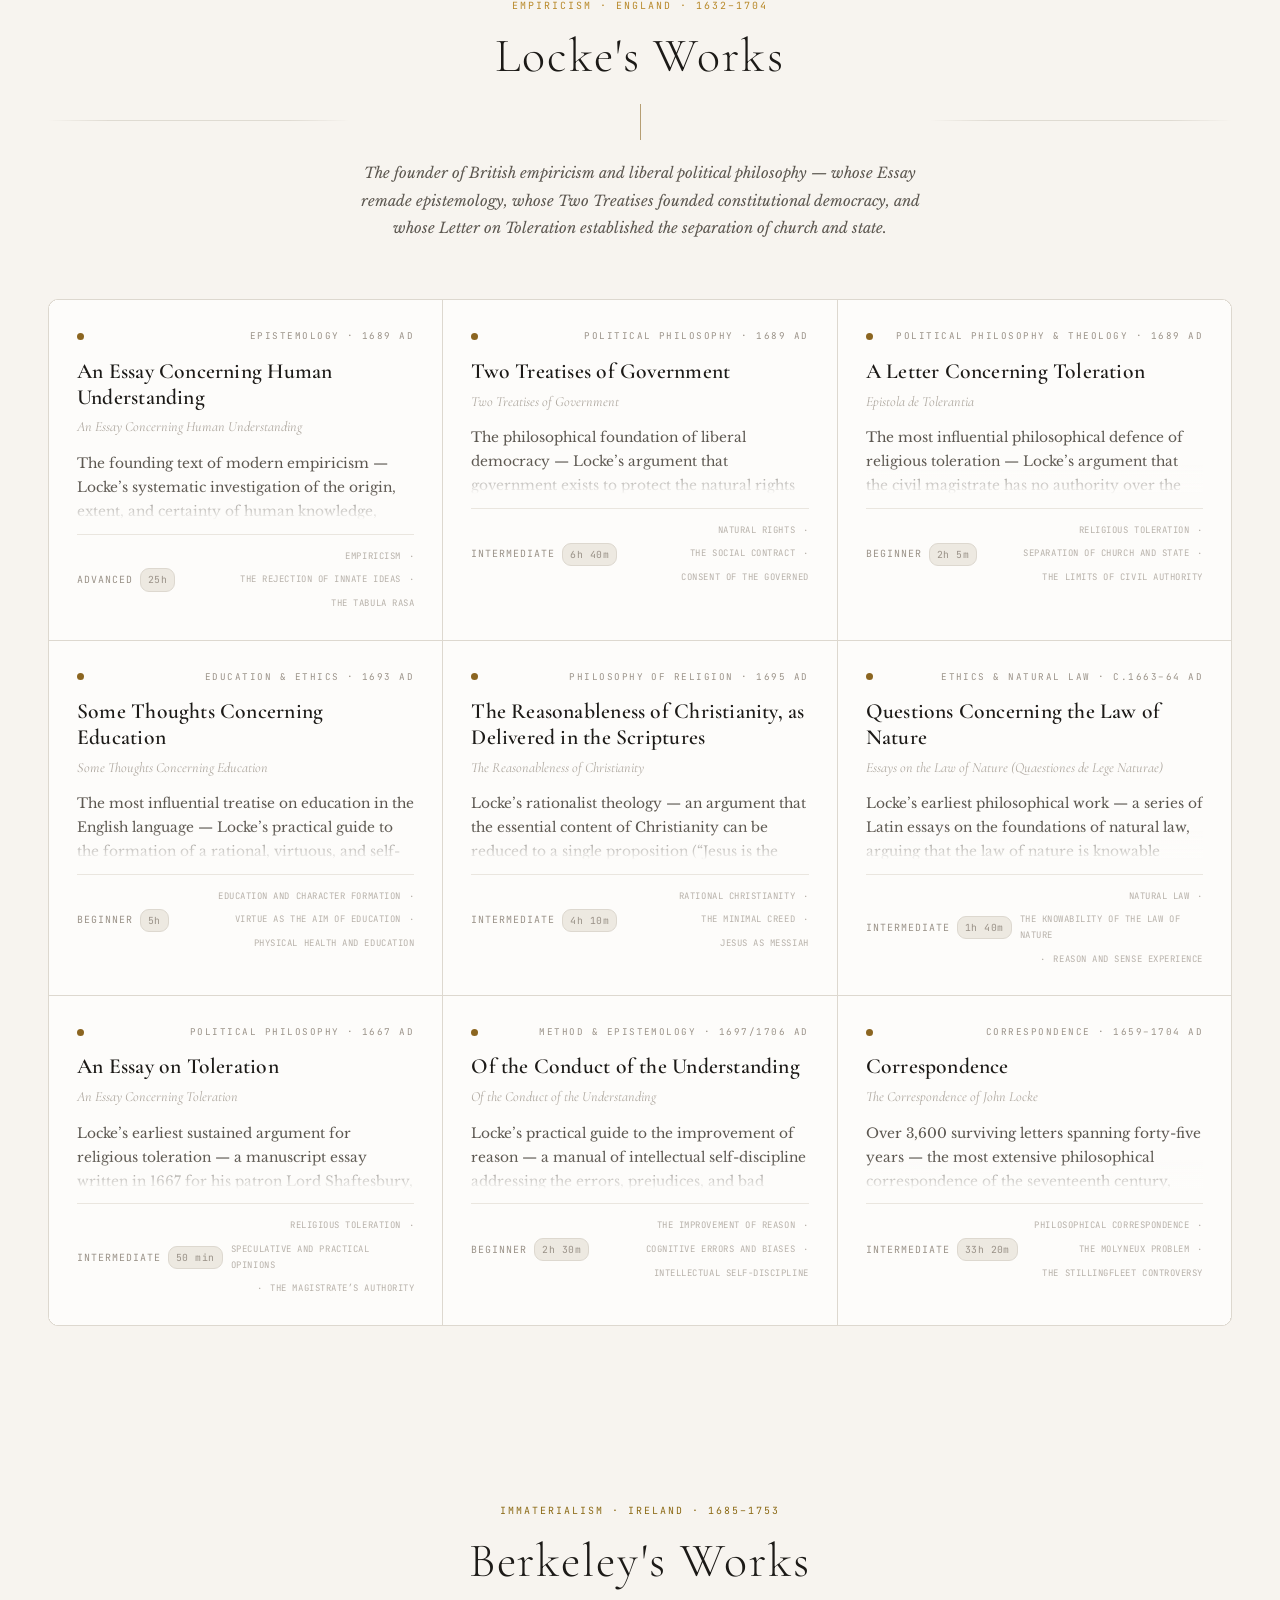
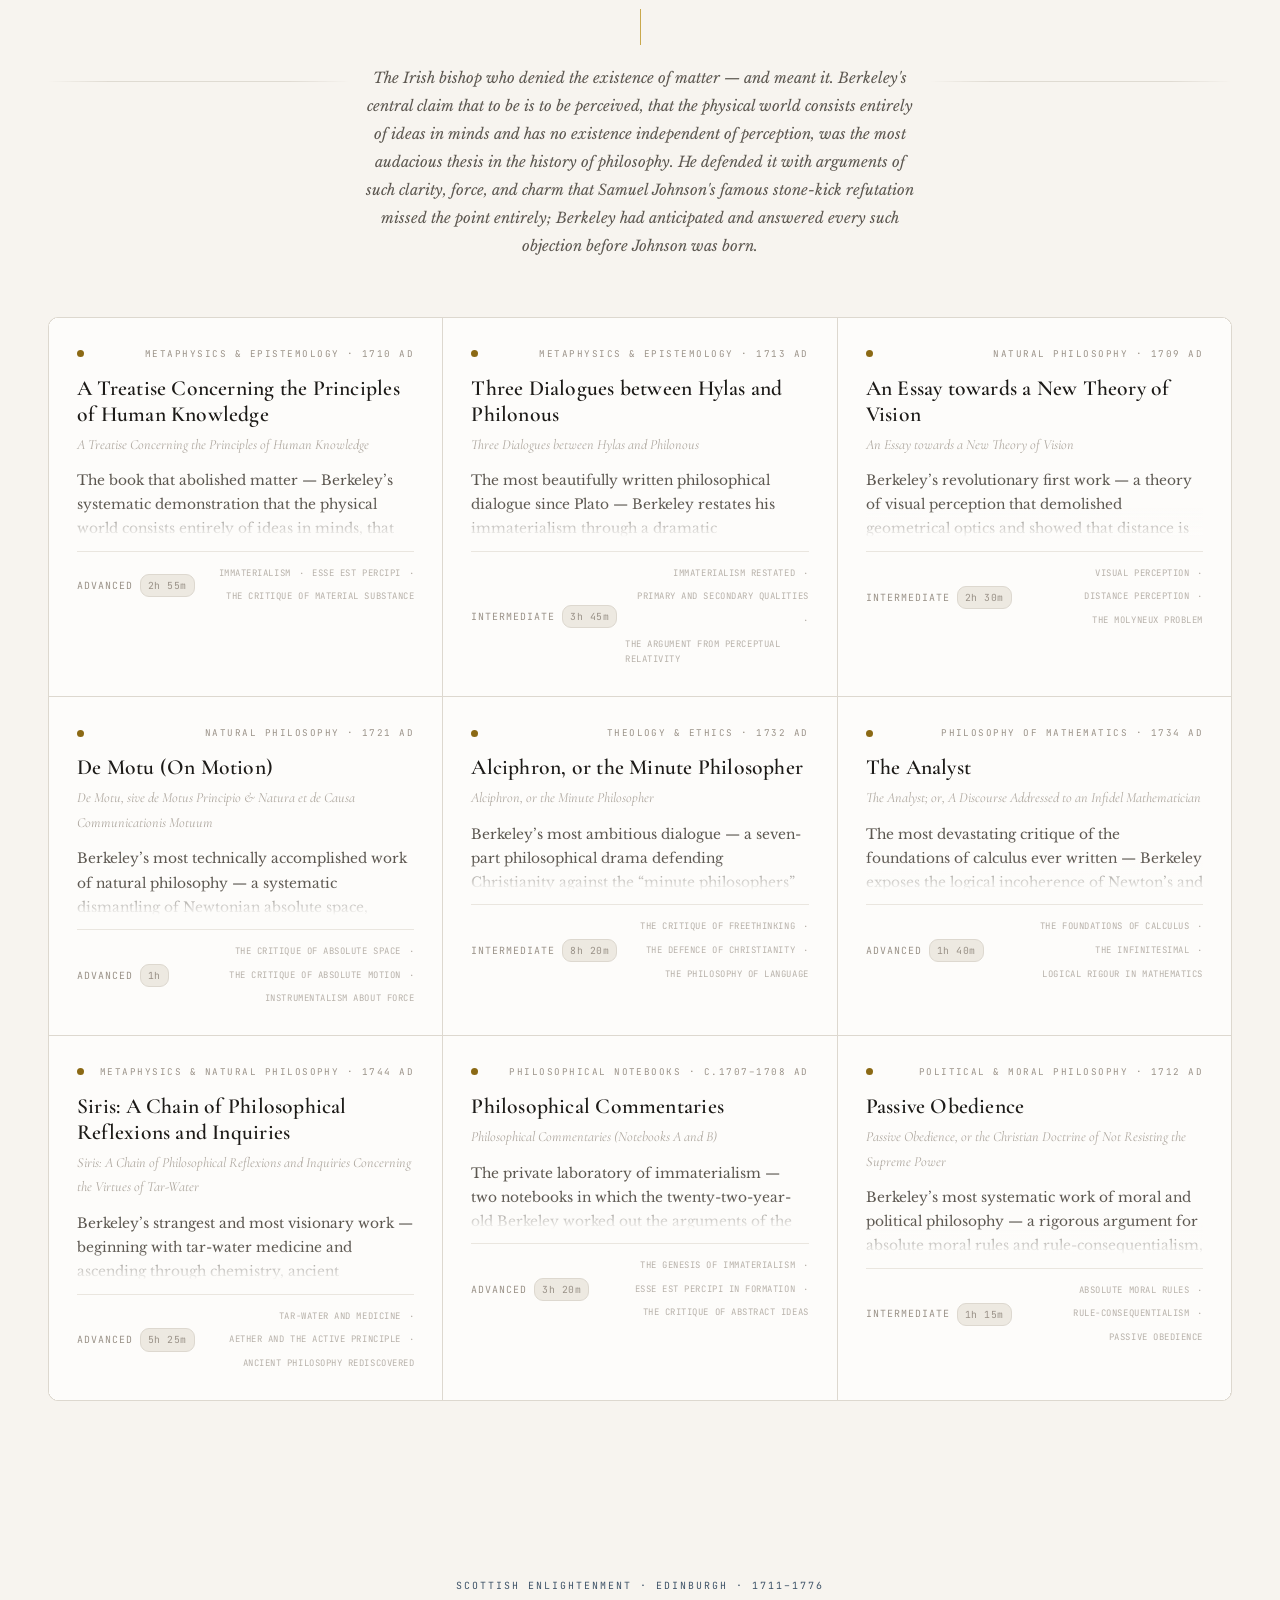
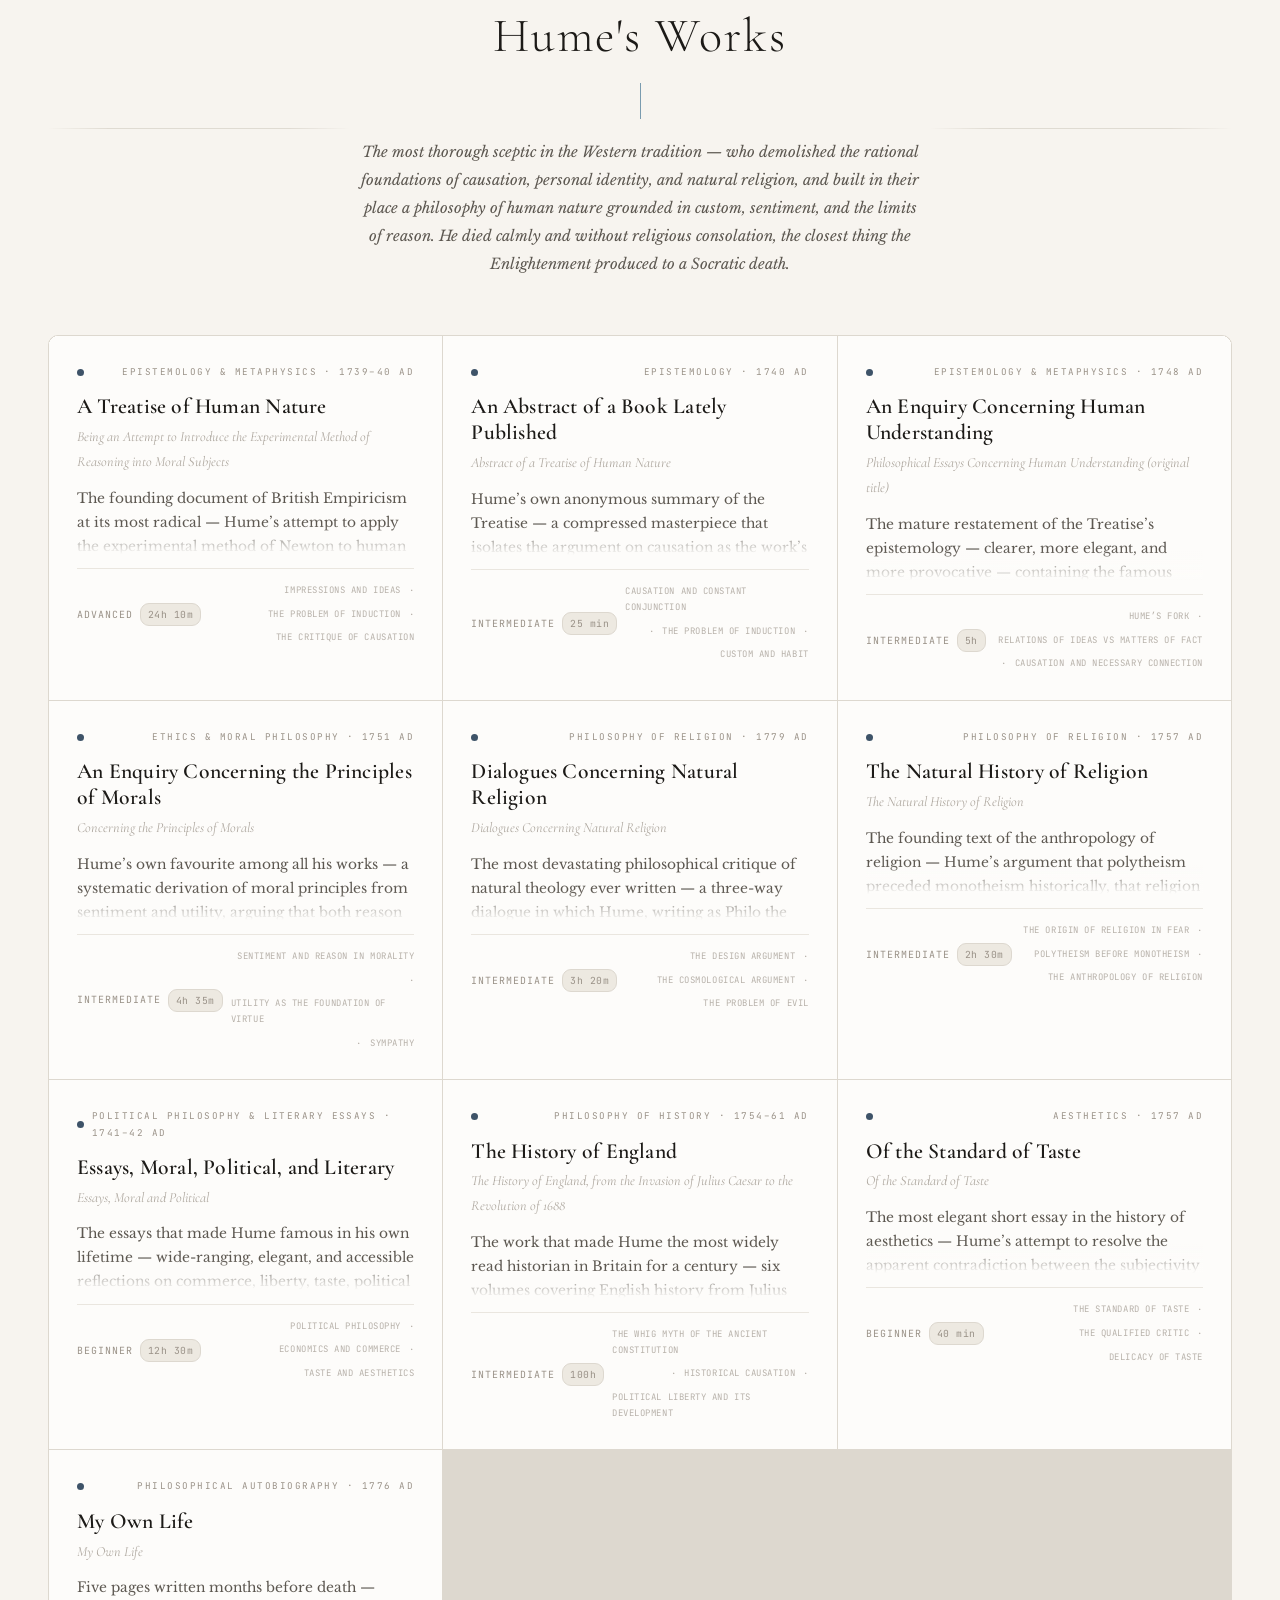
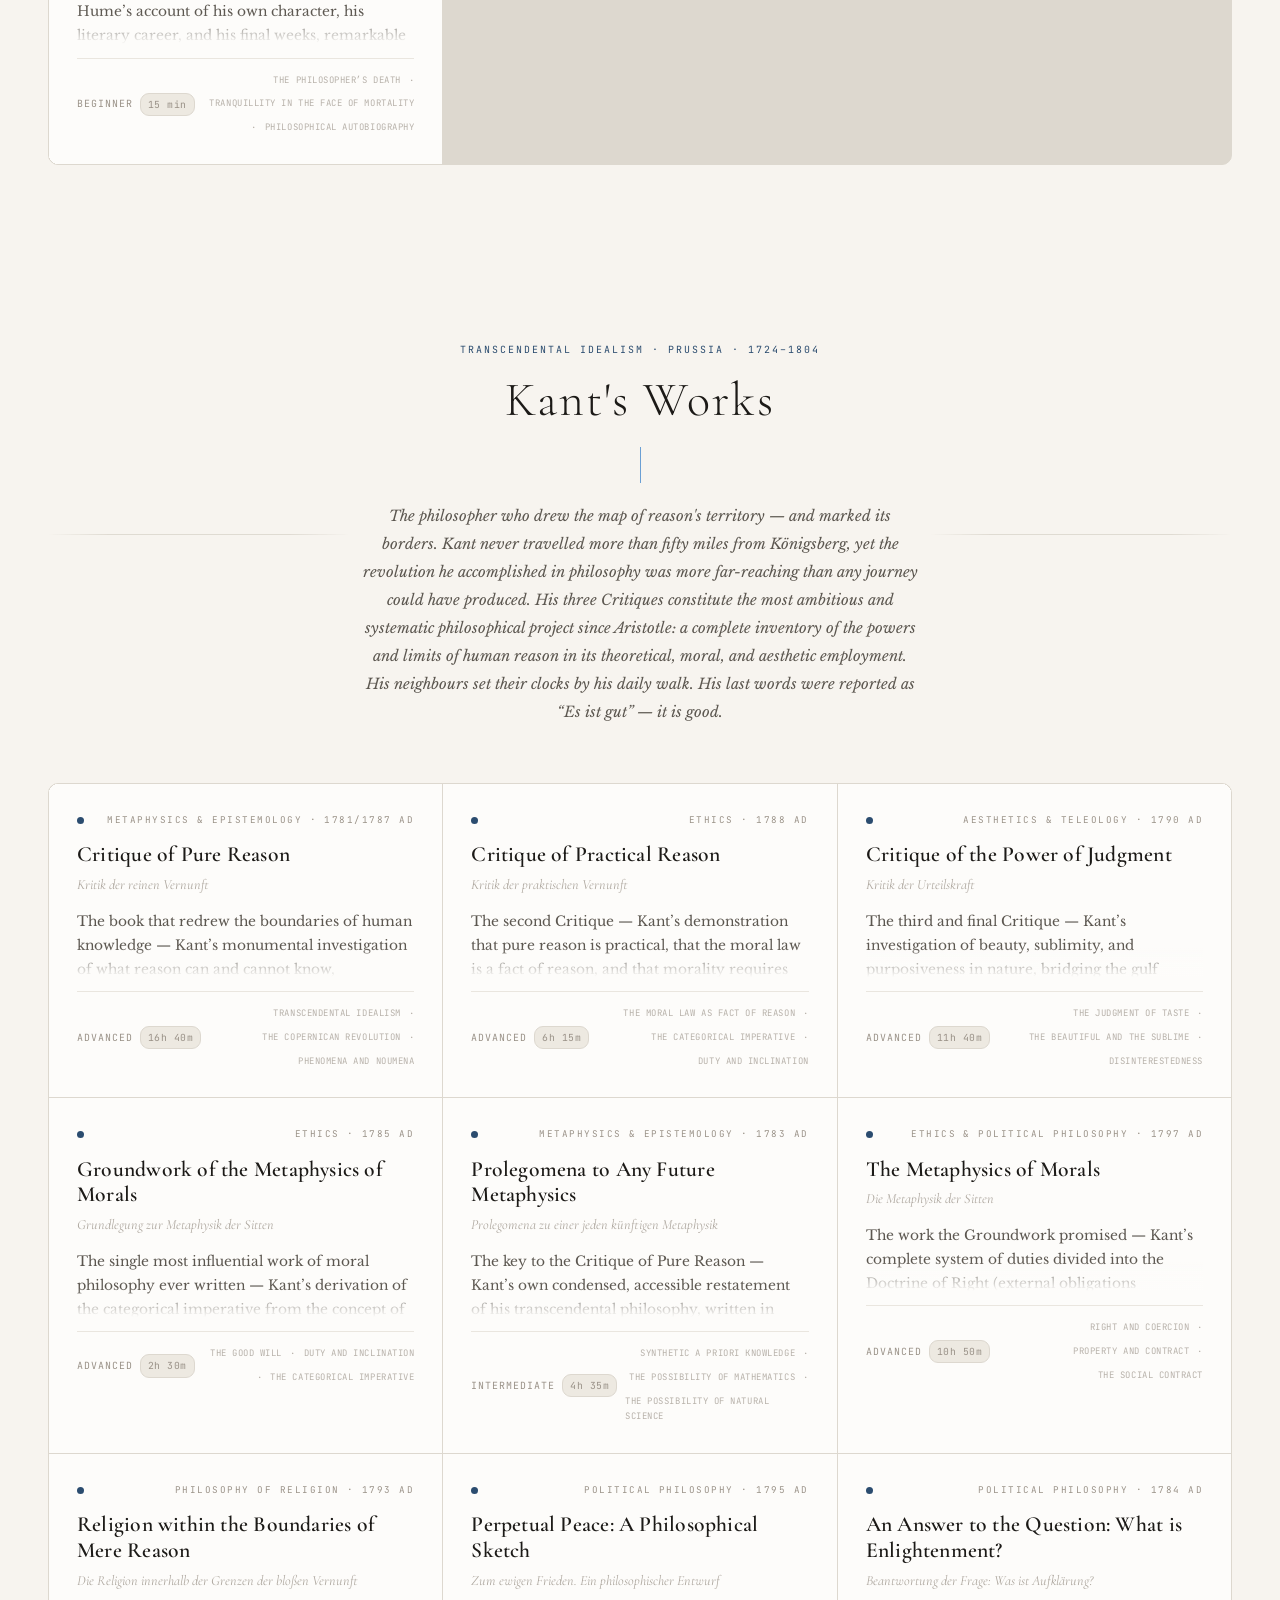
==== commit f764736a: "Fixes: missing scripts, mobile nav, Leibniz CSS, PHIL_NAMES" ====
--- a/index.html
+++ b/index.html
@@ -71,37 +71,61 @@
                 <span class="mobile-nav-number">05</span>
                 <span class="mobile-nav-label">Leibniz</span>
             </a>
-                        <a href="#fichte-section" class="mobile-nav-link">
+            <a href="#locke-section" class="mobile-nav-link">
+                <span class="mobile-nav-number">06</span>
+                <span class="mobile-nav-label">Locke</span>
+            </a>
+            <a href="#berkeley-section" class="mobile-nav-link">
+                <span class="mobile-nav-number">07</span>
+                <span class="mobile-nav-label">Berkeley</span>
+            </a>
+            <a href="#hume-section" class="mobile-nav-link">
+                <span class="mobile-nav-number">08</span>
+                <span class="mobile-nav-label">Hume</span>
+            </a>
+            <a href="#kant-section" class="mobile-nav-link">
                 <span class="mobile-nav-number">09</span>
+                <span class="mobile-nav-label">Kant</span>
+            </a>
+            <a href="#fichte-section" class="mobile-nav-link">
+                <span class="mobile-nav-number">10</span>
                 <span class="mobile-nav-label">Fichte</span>
             </a>
             <a href="#schelling-section" class="mobile-nav-link">
-                <span class="mobile-nav-number">10</span>
+                <span class="mobile-nav-number">11</span>
                 <span class="mobile-nav-label">Schelling</span>
             </a>
-                        <a href="#hegel-section" class="mobile-nav-link">
-                <span class="mobile-nav-number">11</span>
+            <a href="#hegel-section" class="mobile-nav-link">
+                <span class="mobile-nav-number">12</span>
                 <span class="mobile-nav-label">Hegel</span>
             </a>
-                        <a href="#schopenhauer-section" class="mobile-nav-link">
-                <span class="mobile-nav-number">12</span>
+            <a href="#schopenhauer-section" class="mobile-nav-link">
+                <span class="mobile-nav-number">13</span>
                 <span class="mobile-nav-label">Schopenhauer</span>
             </a>
-            <a href="#timeline-section" class="mobile-nav-link">
-                <span class="mobile-nav-number">06</span>
-                <span class="mobile-nav-label">Timeline</span>
-            </a>
-            <a href="#about-section" class="mobile-nav-link">
-                <span class="mobile-nav-number">07</span>
-                <span class="mobile-nav-label">About</span>
+            <a href="#nietzsche-section" class="mobile-nav-link">
+                <span class="mobile-nav-number">14</span>
+                <span class="mobile-nav-label">Nietzsche</span>
+            </a>
+            <a href="#kierkegaard-section" class="mobile-nav-link">
+                <span class="mobile-nav-number">15</span>
+                <span class="mobile-nav-label">Kierkegaard</span>
+            </a>
+            <a href="#marx-section" class="mobile-nav-link">
+                <span class="mobile-nav-number">16</span>
+                <span class="mobile-nav-label">Marx &amp; Engels</span>
+            </a>
+            <a href="concepts.html" class="mobile-nav-link">
+                <span class="mobile-nav-number">&mdash;</span>
+                <span class="mobile-nav-label">Concepts</span>
             </a>
             <a href="tradition.html" class="mobile-nav-link">
-                <span class="mobile-nav-number">08</span>
-                <span class="mobile-nav-label">Tradition Map</span>
+                <span class="mobile-nav-number">&mdash;</span>
+                <span class="mobile-nav-label">Tradition</span>
             </a>
             <div class="mobile-nav-quote">
-                <p>"The only true wisdom is in knowing you know nothing."</p>
-                <cite>Socrates</cite>
+                <p>&ldquo;The unexamined life is not worth living.&rdquo;</p>
+                <cite>Socrates &mdash; Plato, <em>Apology</em></cite>
             </div>
         </nav>
     </div>
@@ -494,7 +518,7 @@
     <section class="timeline-section" id="timeline-section" aria-label="Timeline">
         <div class="container">
             <div class="section-header fade-in-element">
-                <p class="section-tag">Chronological Survey &middot; 470 BC &ndash; 1650 AD</p>
+                <p class="section-tag">Chronological Survey &middot; 428 BC &ndash; 1900 AD &middot; 16 Philosophers</p>
                 <h2 class="section-title">Timeline of the Works</h2>
                 <div class="section-rule"></div>
                 <p class="section-description">
@@ -540,10 +564,11 @@
                 <div class="about-card fade-in-element">
                     <h3 class="about-title">This Archive</h3>
                     <p class="about-text">
-                        This digital archive catalogues the major surviving works of
-                        history's greatest philosophers, providing summaries, key concepts,
-                        and commentary from thinkers including Kant, Hegel, Nietzsche,
-                        Heidegger, and Arendt.
+                        16 philosophers. Over 140 major works. From Plato&rsquo;s Academy
+                        to Marx&rsquo;s Capital &mdash; every entry includes a full summary,
+                        key concepts, primary quotes, and scholarly commentary.
+                        Use the <a href="concepts.html" style="color:var(--gold)">Concept Index</a>
+                        to trace ideas across the whole tradition.
                     </p>
                 </div>
             </div>
@@ -698,6 +723,8 @@
     <script src="js/data-11a.js"></script>
     <script src="js/data-11b.js"></script>
     <script src="js/data-11c.js"></script>
+    <script src="js/data-11d.js"></script>
+    <script src="js/data-11e.js"></script>
     <script src="js/data-12a.js"></script>
     <script src="js/data-12b.js"></script>
     <script src="js/data-12c.js"></script>
@@ -706,12 +733,18 @@
     <script src="js/data-13a.js"></script>
     <script src="js/data-13b.js"></script>
     <script src="js/data-13c.js"></script>
+    <script src="js/data-13d.js"></script>
+    <script src="js/data-13e.js"></script>
     <script src="js/data-14a.js"></script>
     <script src="js/data-14b.js"></script>
     <script src="js/data-14c.js"></script>
+    <script src="js/data-14d.js"></script>
+    <script src="js/data-14e.js"></script>
     <script src="js/data-15a.js"></script>
     <script src="js/data-15b.js"></script>
     <script src="js/data-15c.js"></script>
+    <script src="js/data-15d.js"></script>
+    <script src="js/data-15e.js"></script>
     <script src="js/data-16a.js"></script>
     <script src="js/data-16b.js"></script>
     <script src="js/data-16c.js"></script>
@@ -725,6 +758,7 @@
         <script src="js/data-09c.js"></script>
         <script src="js/data-09d.js"></script>
         <script src="js/data-16d.js"></script>
+        <script src="js/data-16e.js"></script>
         <script src="js/data-17a.js"></script>
         <script src="js/data-17b.js"></script>
         <script src="js/data-17c.js"></script>
--- a/css/style.css
+++ b/css/style.css
@@ -3403,3 +3403,26 @@
 .filter-bio-link:hover {
     border-bottom-color: currentColor;
 }
+
+
+/* ================================================================
+   LEIBNIZ COLOUR FIX — override earlier purple block
+   Canonical colour: Prussian Blue / Royal Indigo
+   ================================================================ */
+
+:root {
+    --leibniz:        #2E4057;
+    --leibniz-light:  #E8EEF5;
+    --leibniz-mid:    #5B8BA0;
+    --leibniz-pale:   #F2F6FA;
+    --leibniz-border: rgba(46, 64, 87, 0.20);
+    --leibniz-bg:     rgba(46, 64, 87, 0.04);
+}
+[data-theme="dark"] {
+    --leibniz:        #7BADC4;
+    --leibniz-light:  #162030;
+    --leibniz-mid:    #9BBFD4;
+    --leibniz-pale:   #0F1820;
+    --leibniz-border: rgba(123, 173, 196, 0.22);
+    --leibniz-bg:     rgba(123, 173, 196, 0.06);
+}
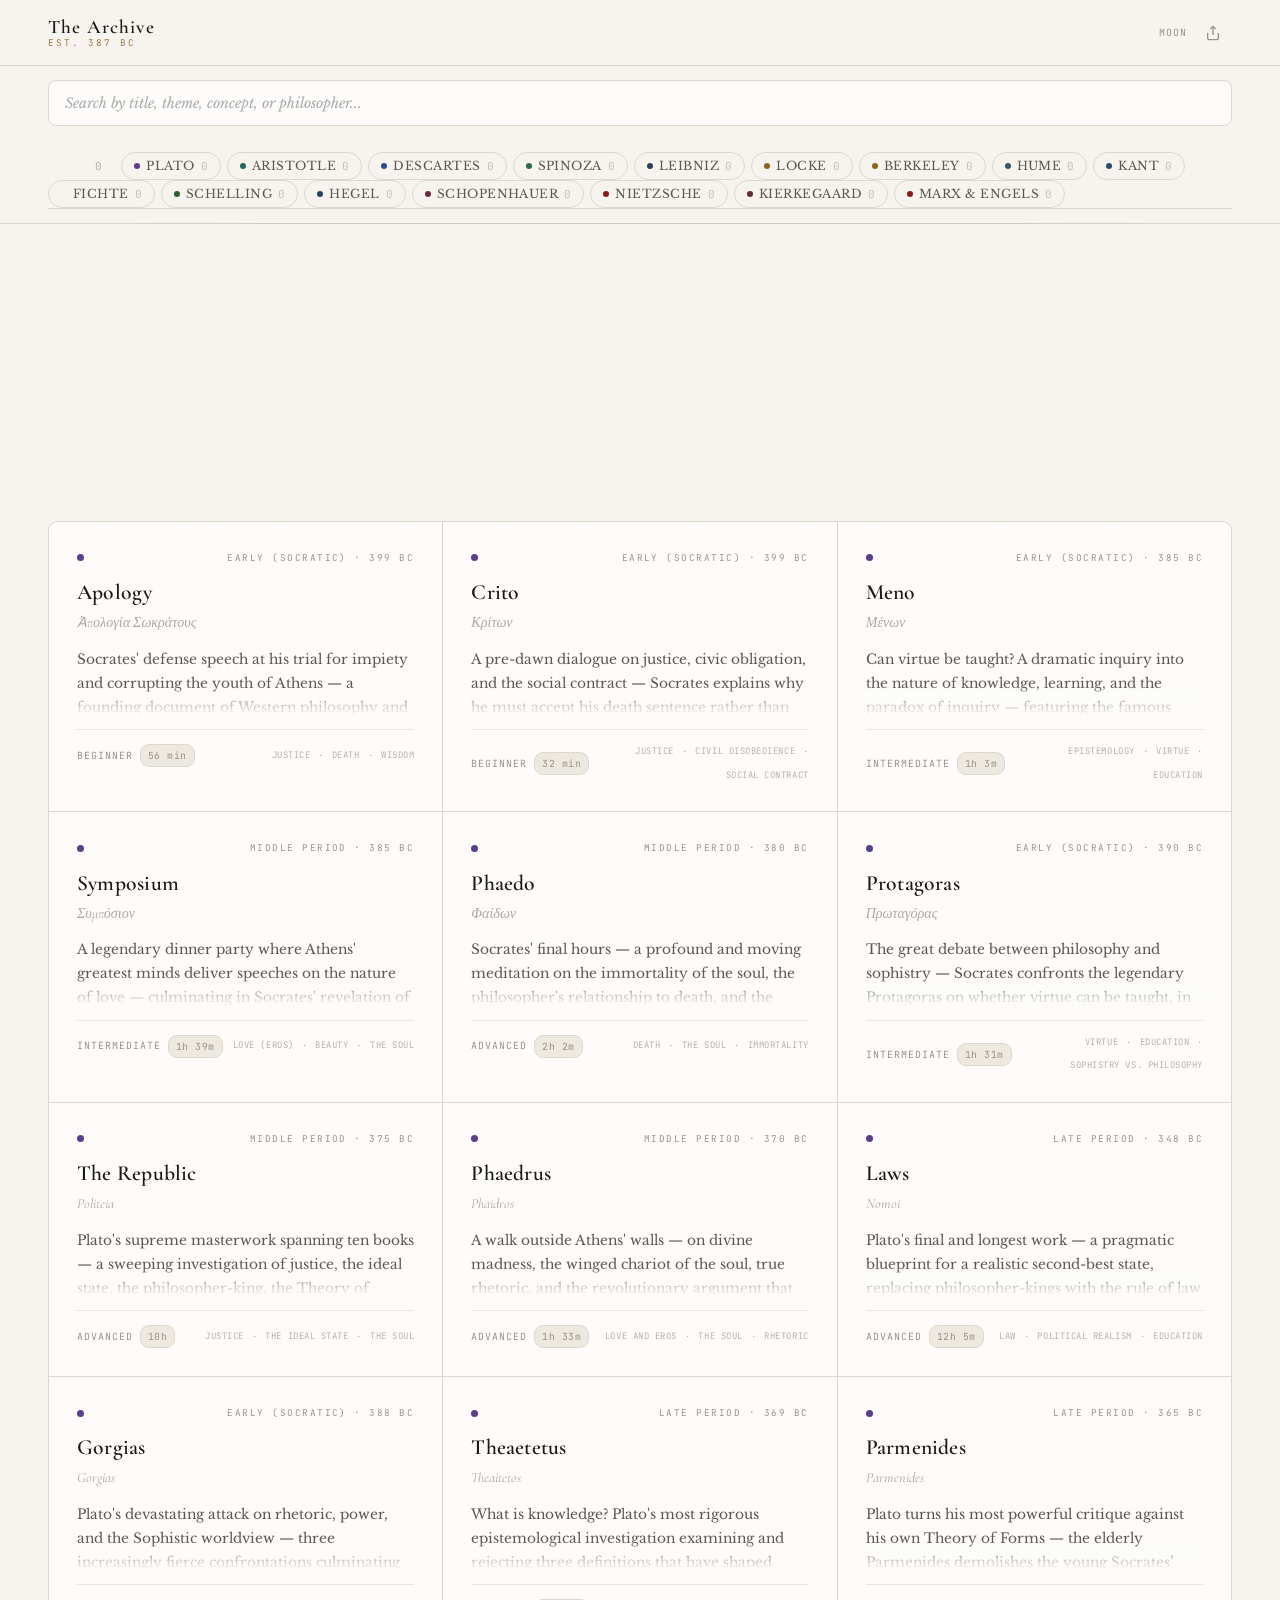
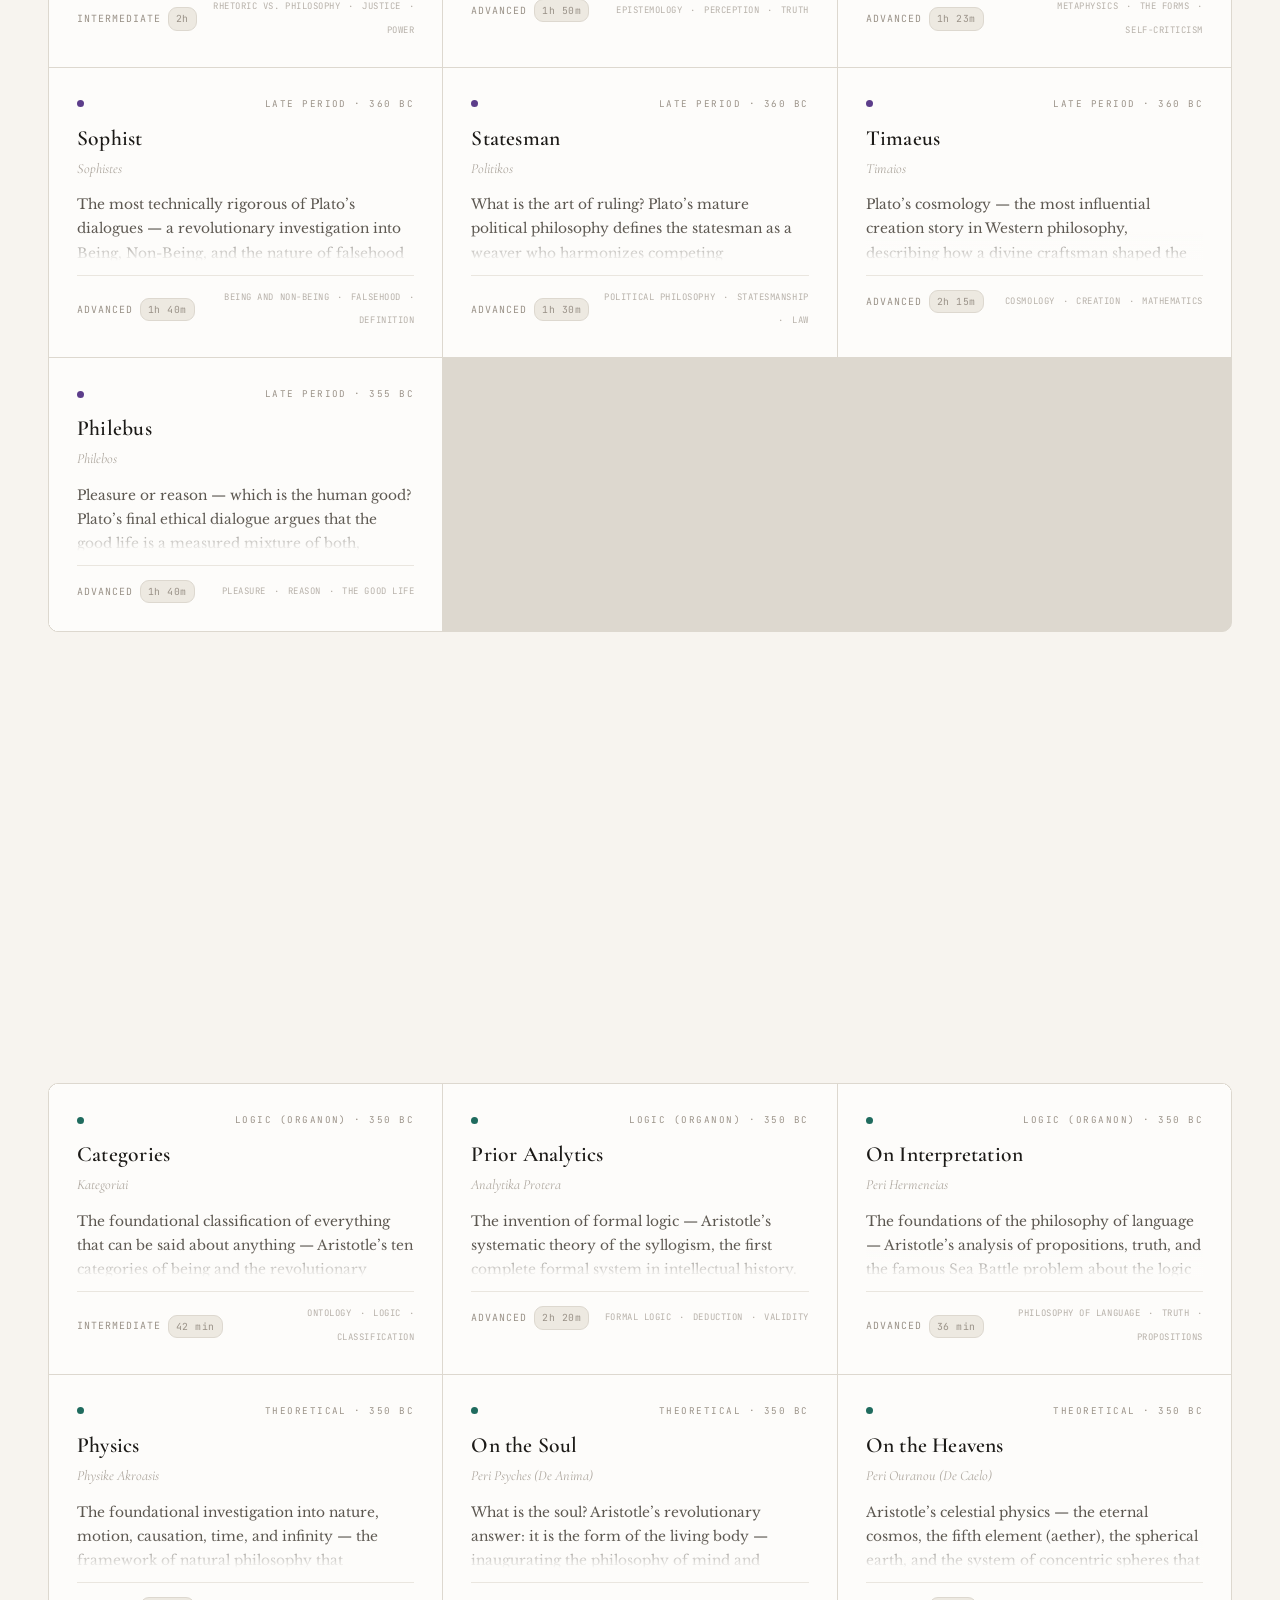
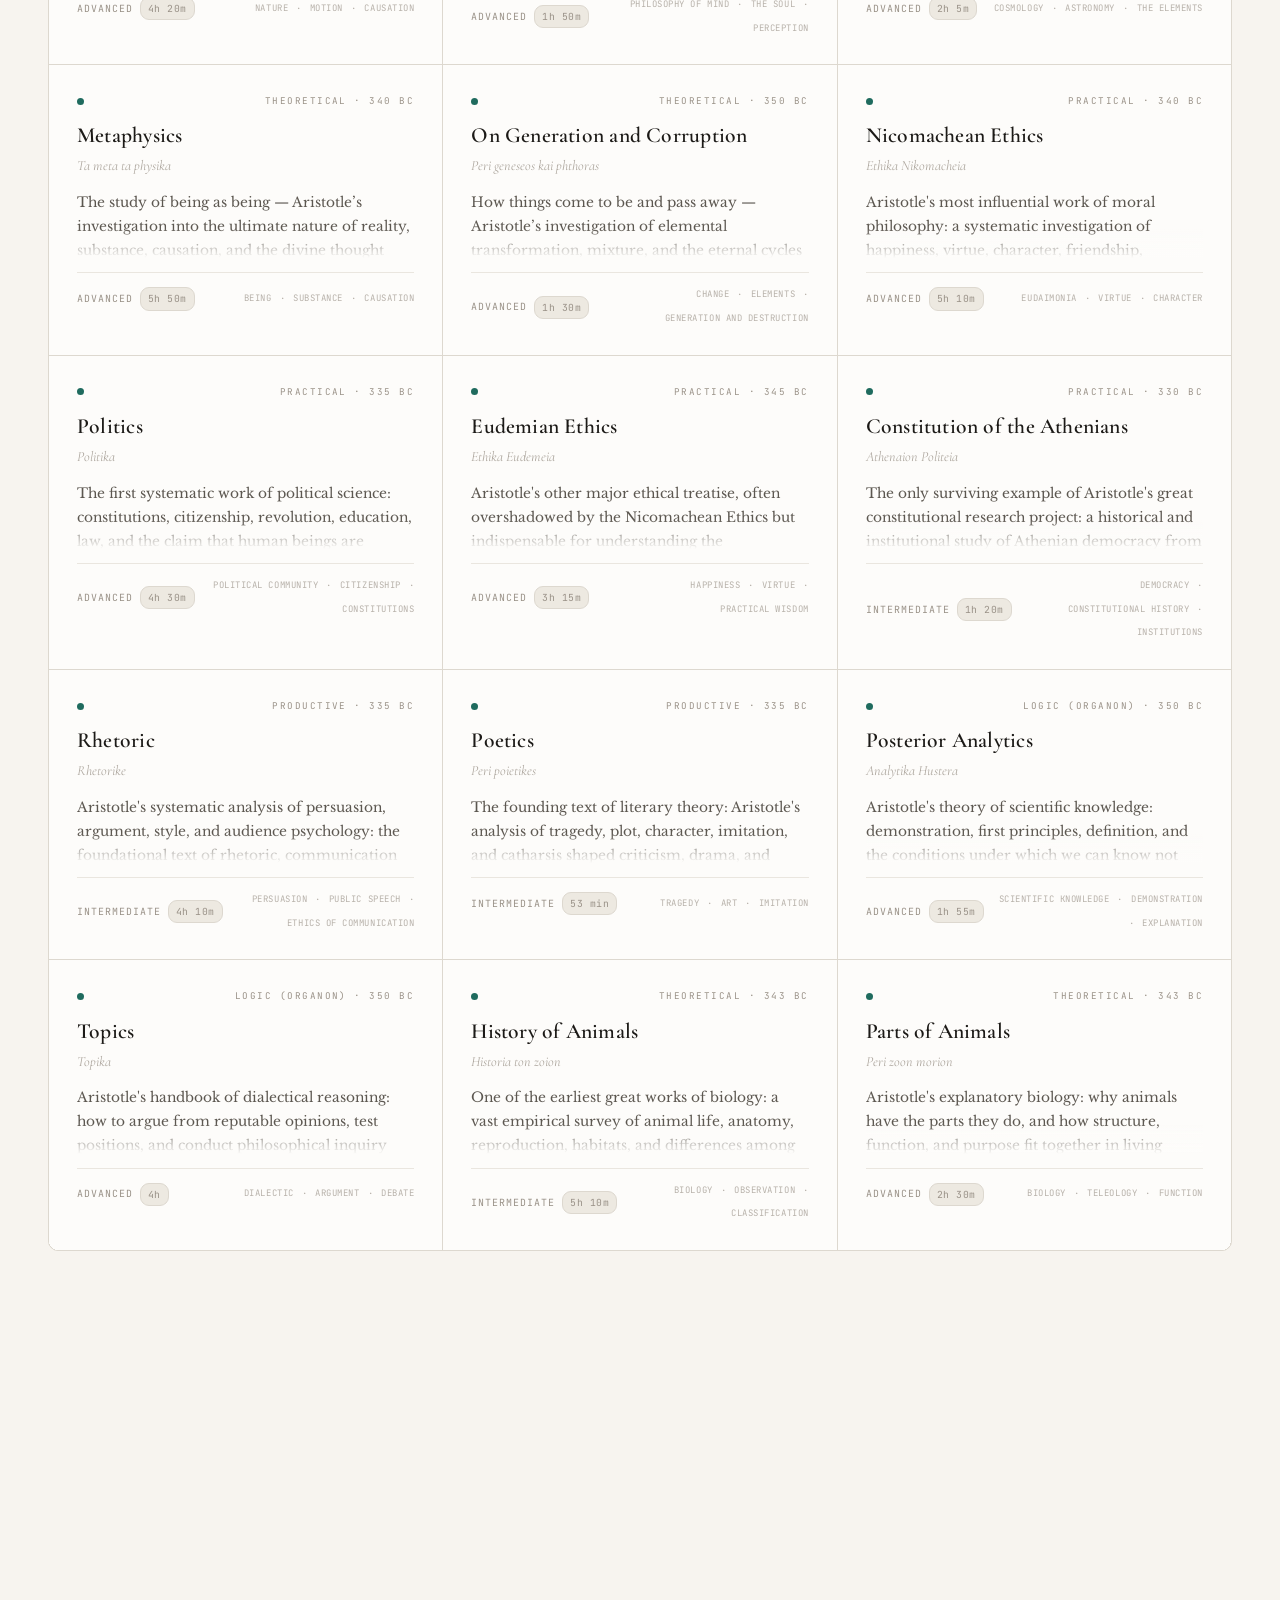
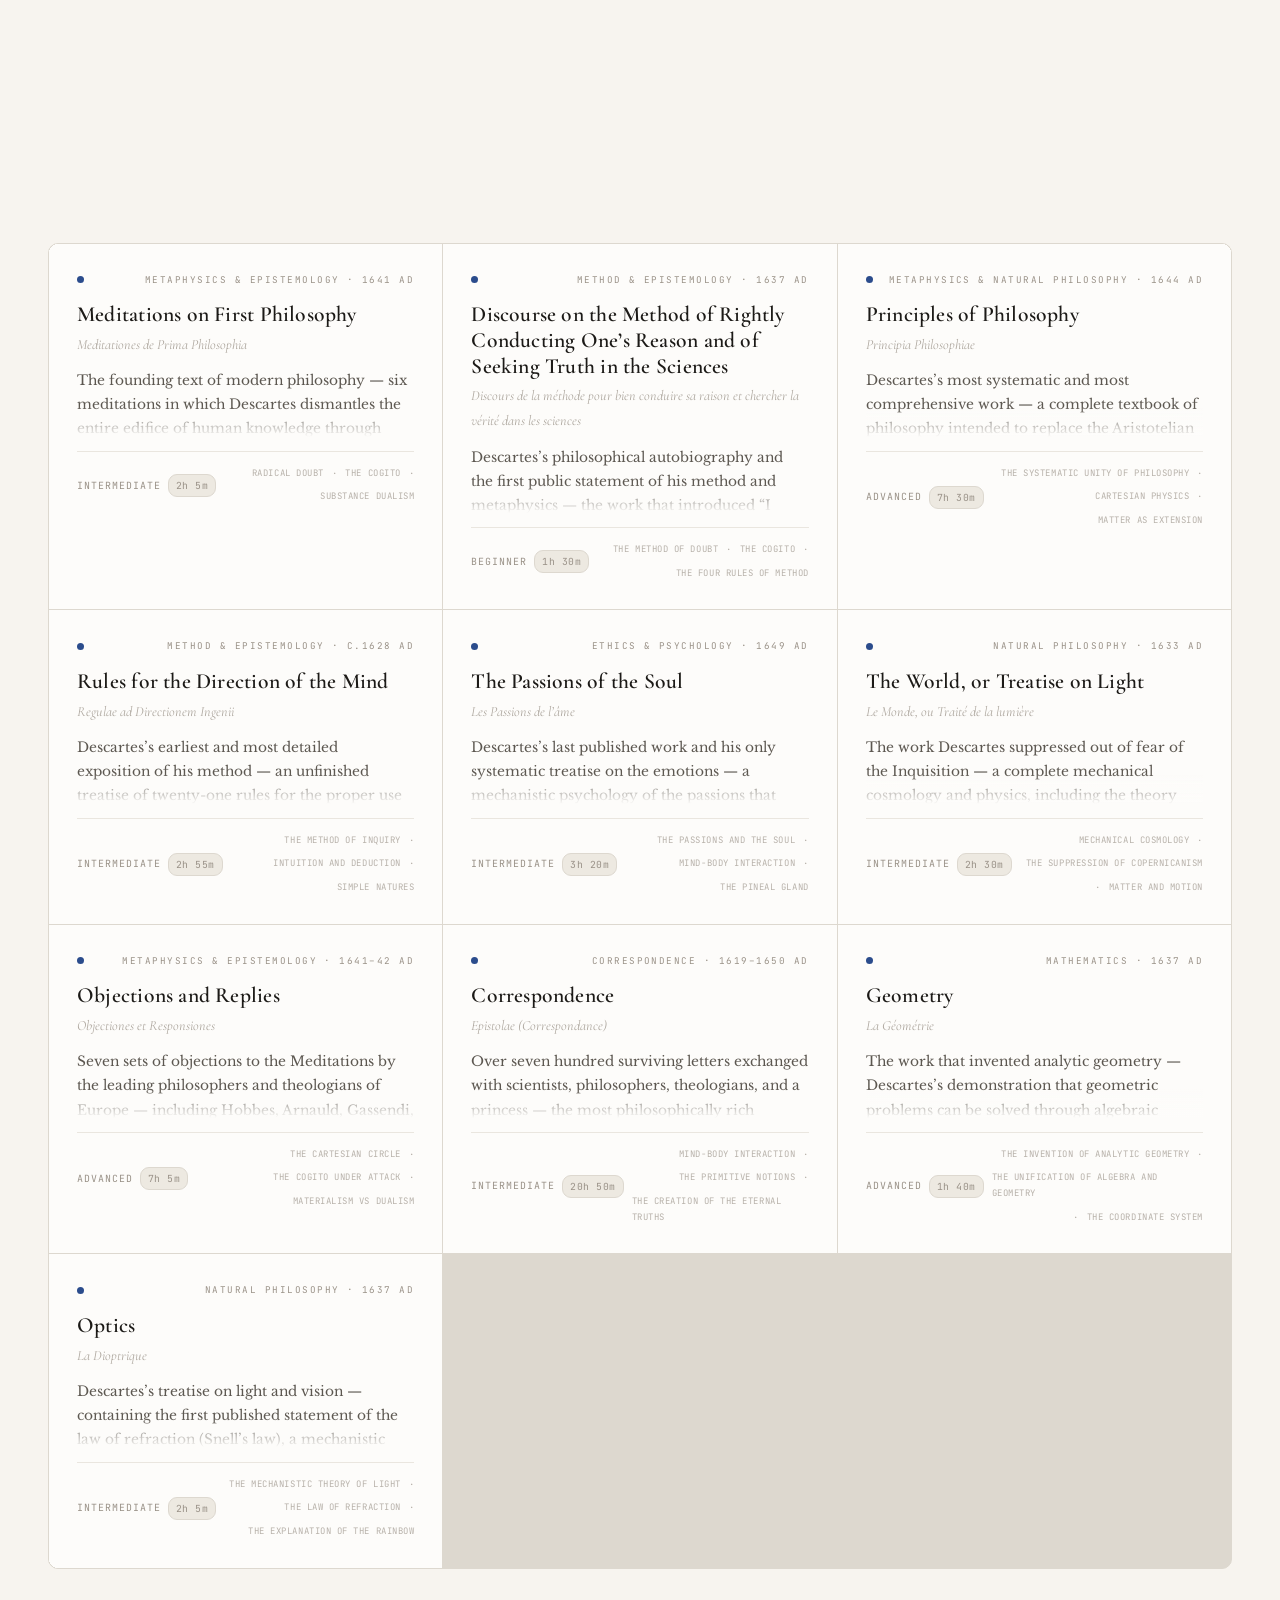
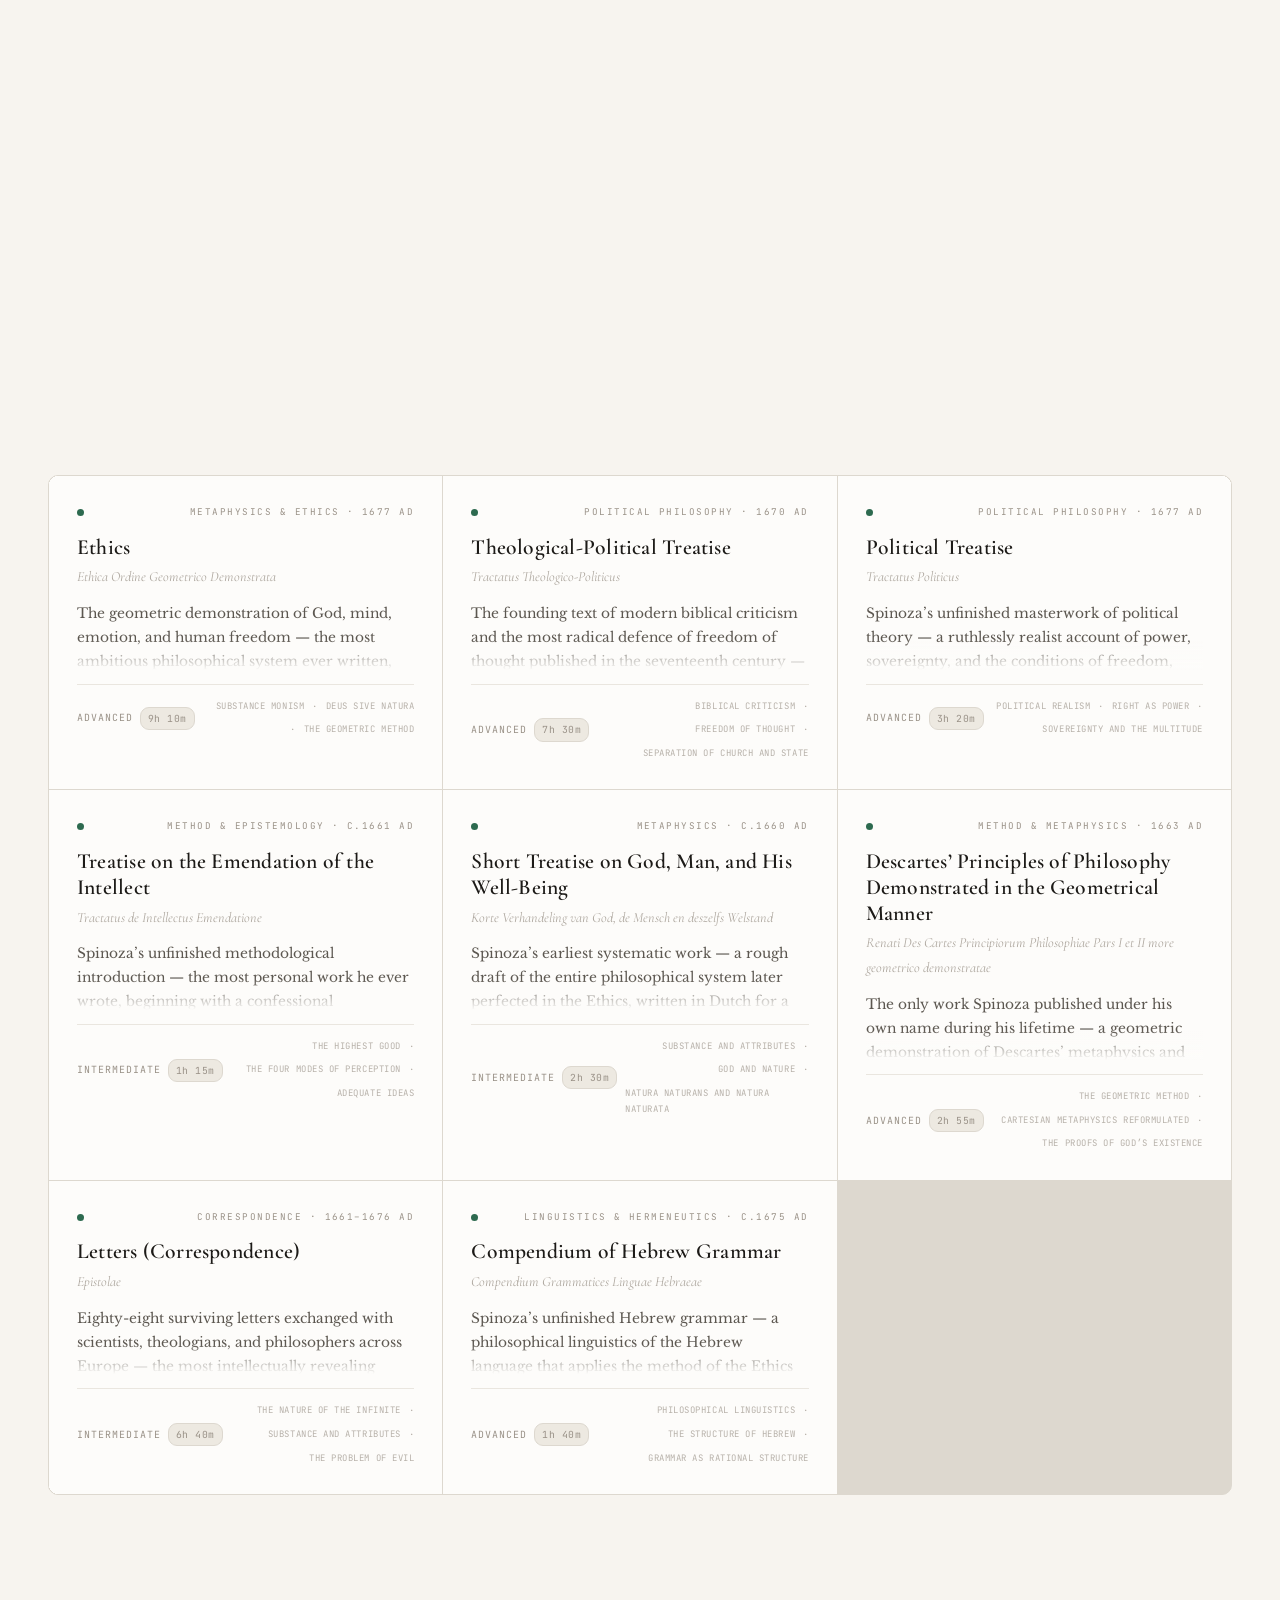
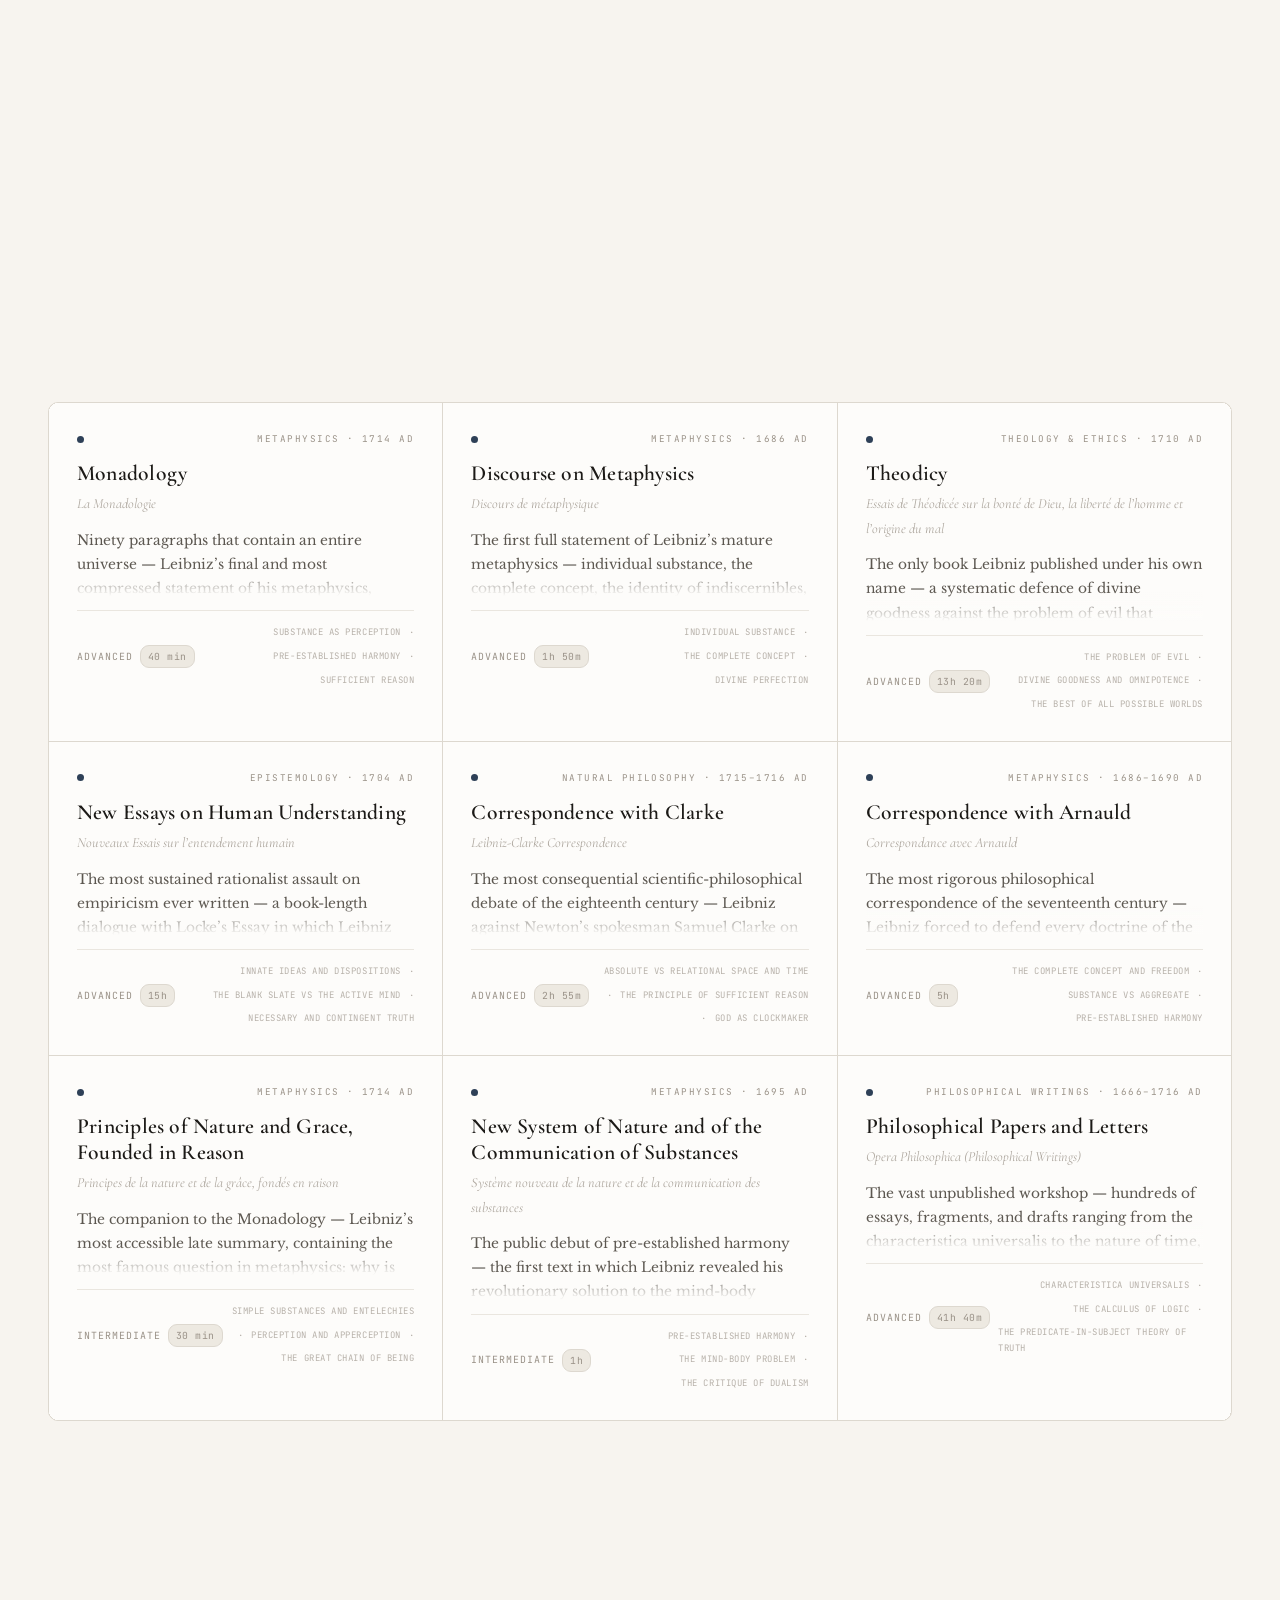
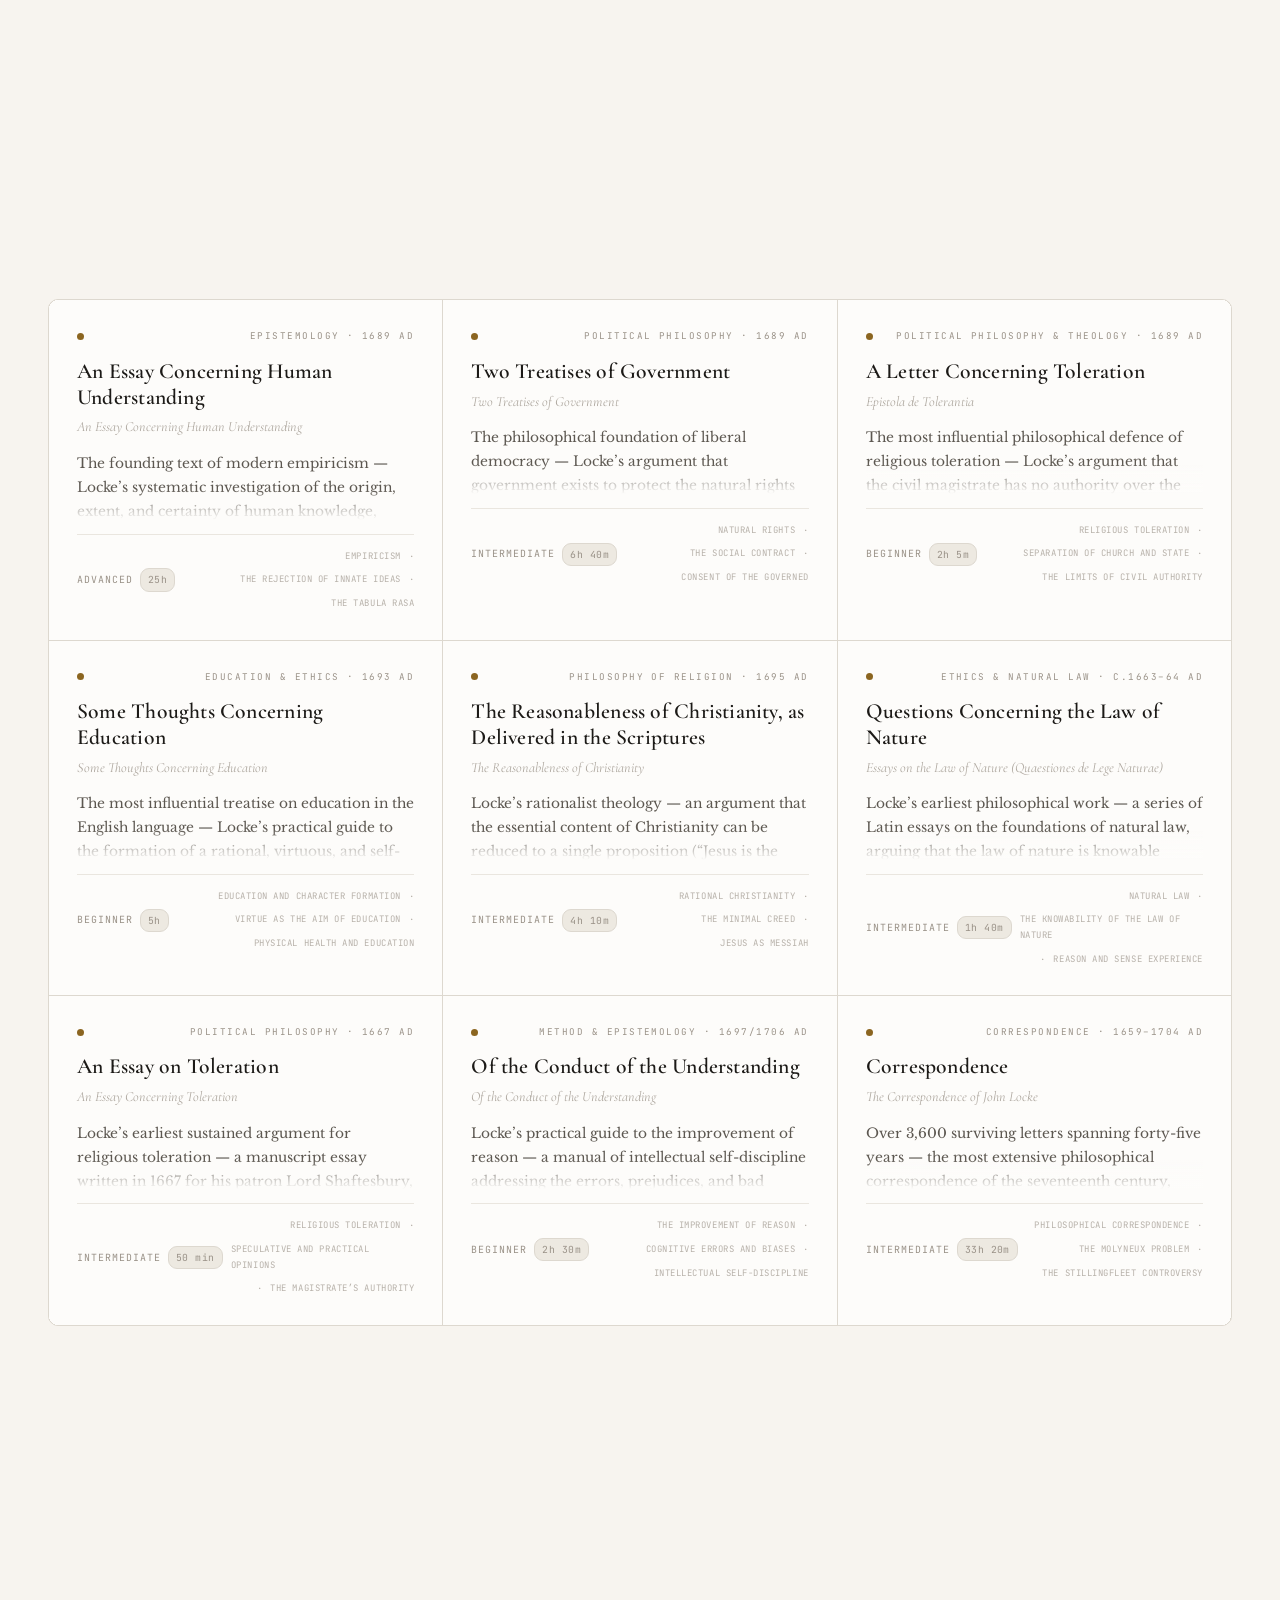
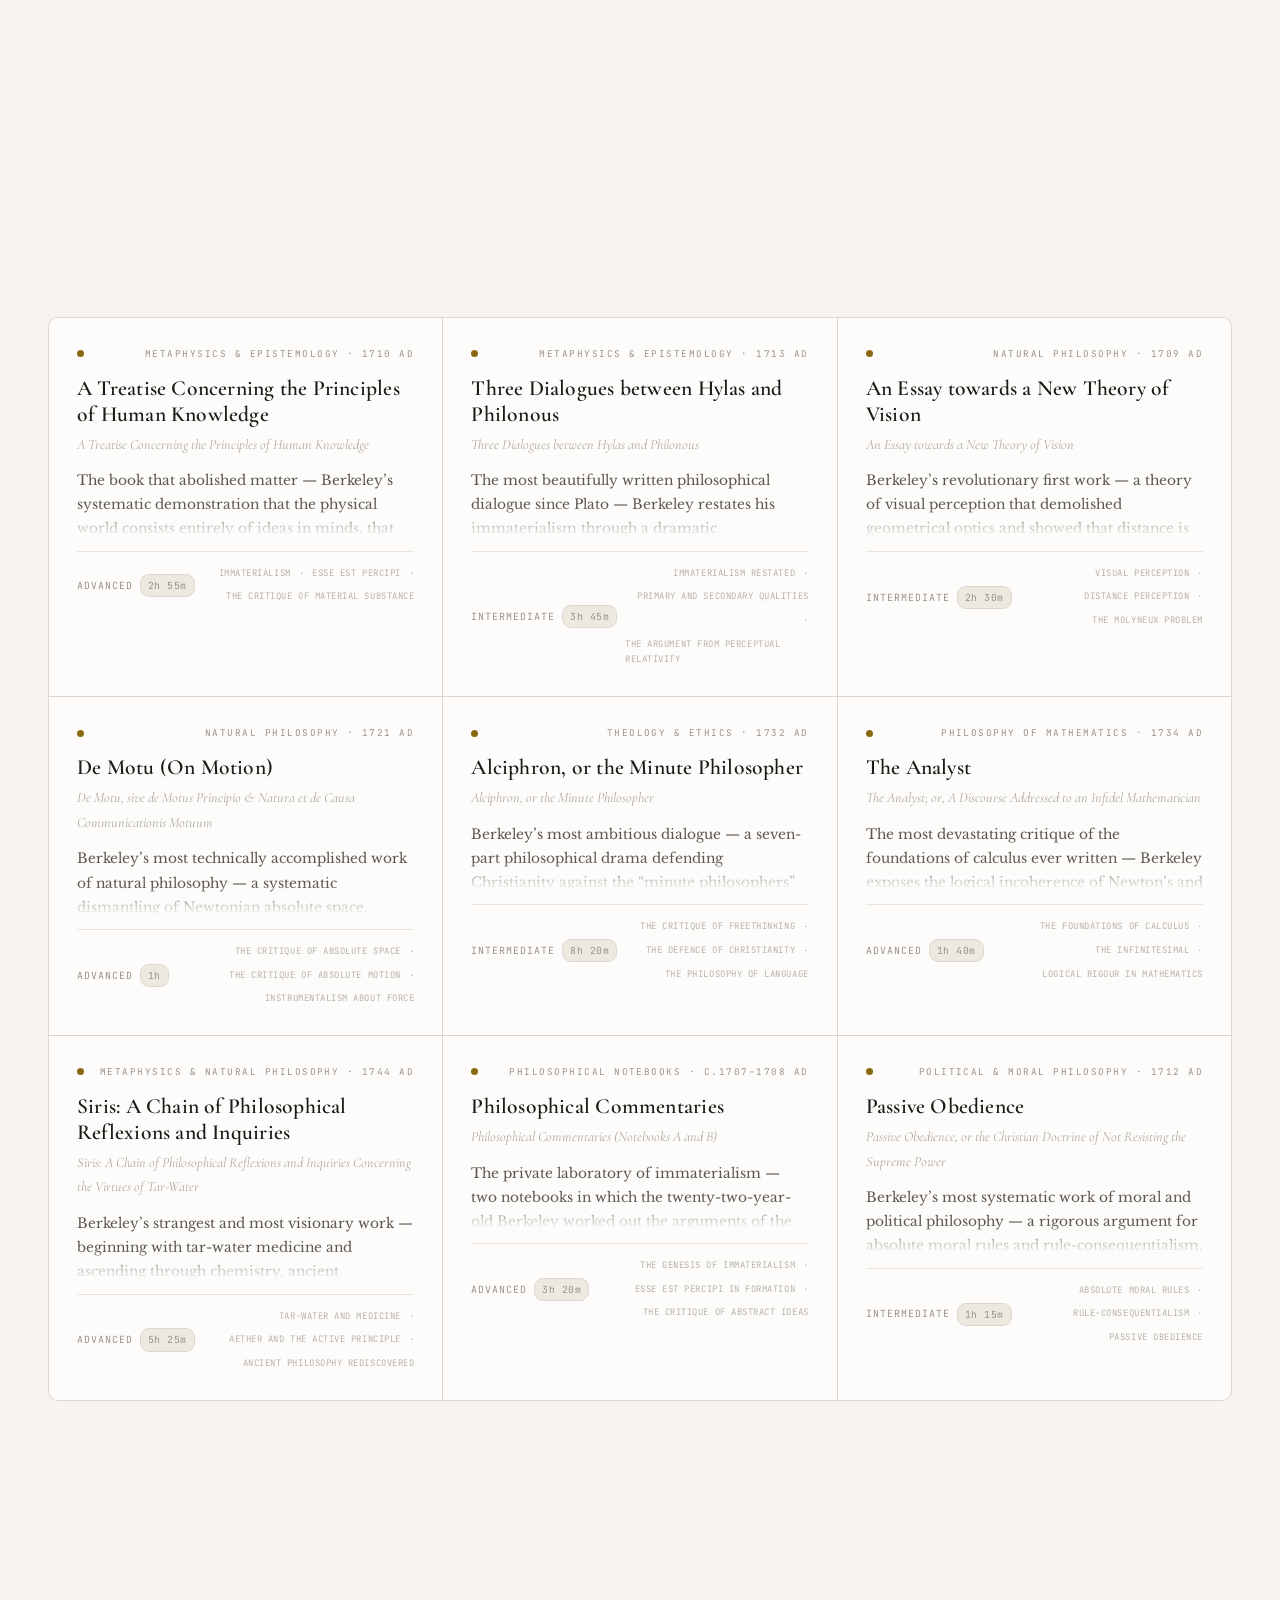
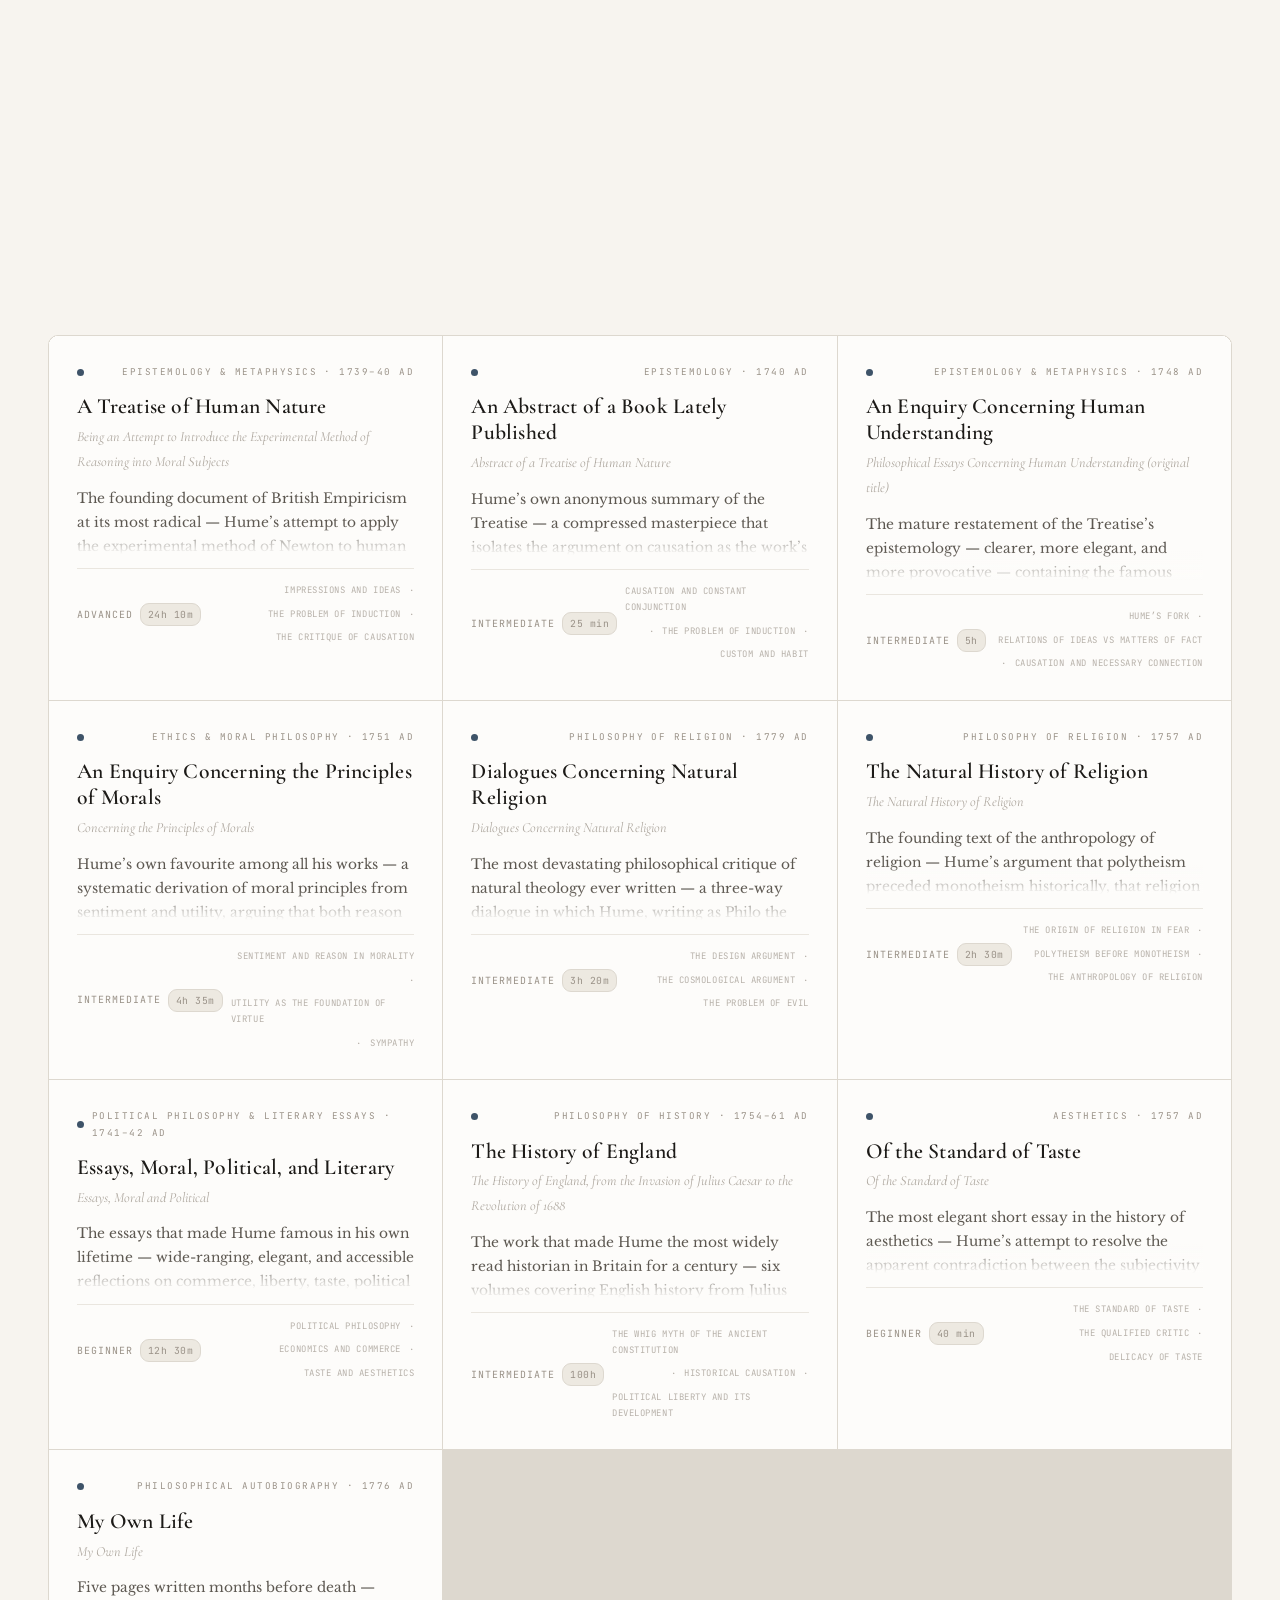
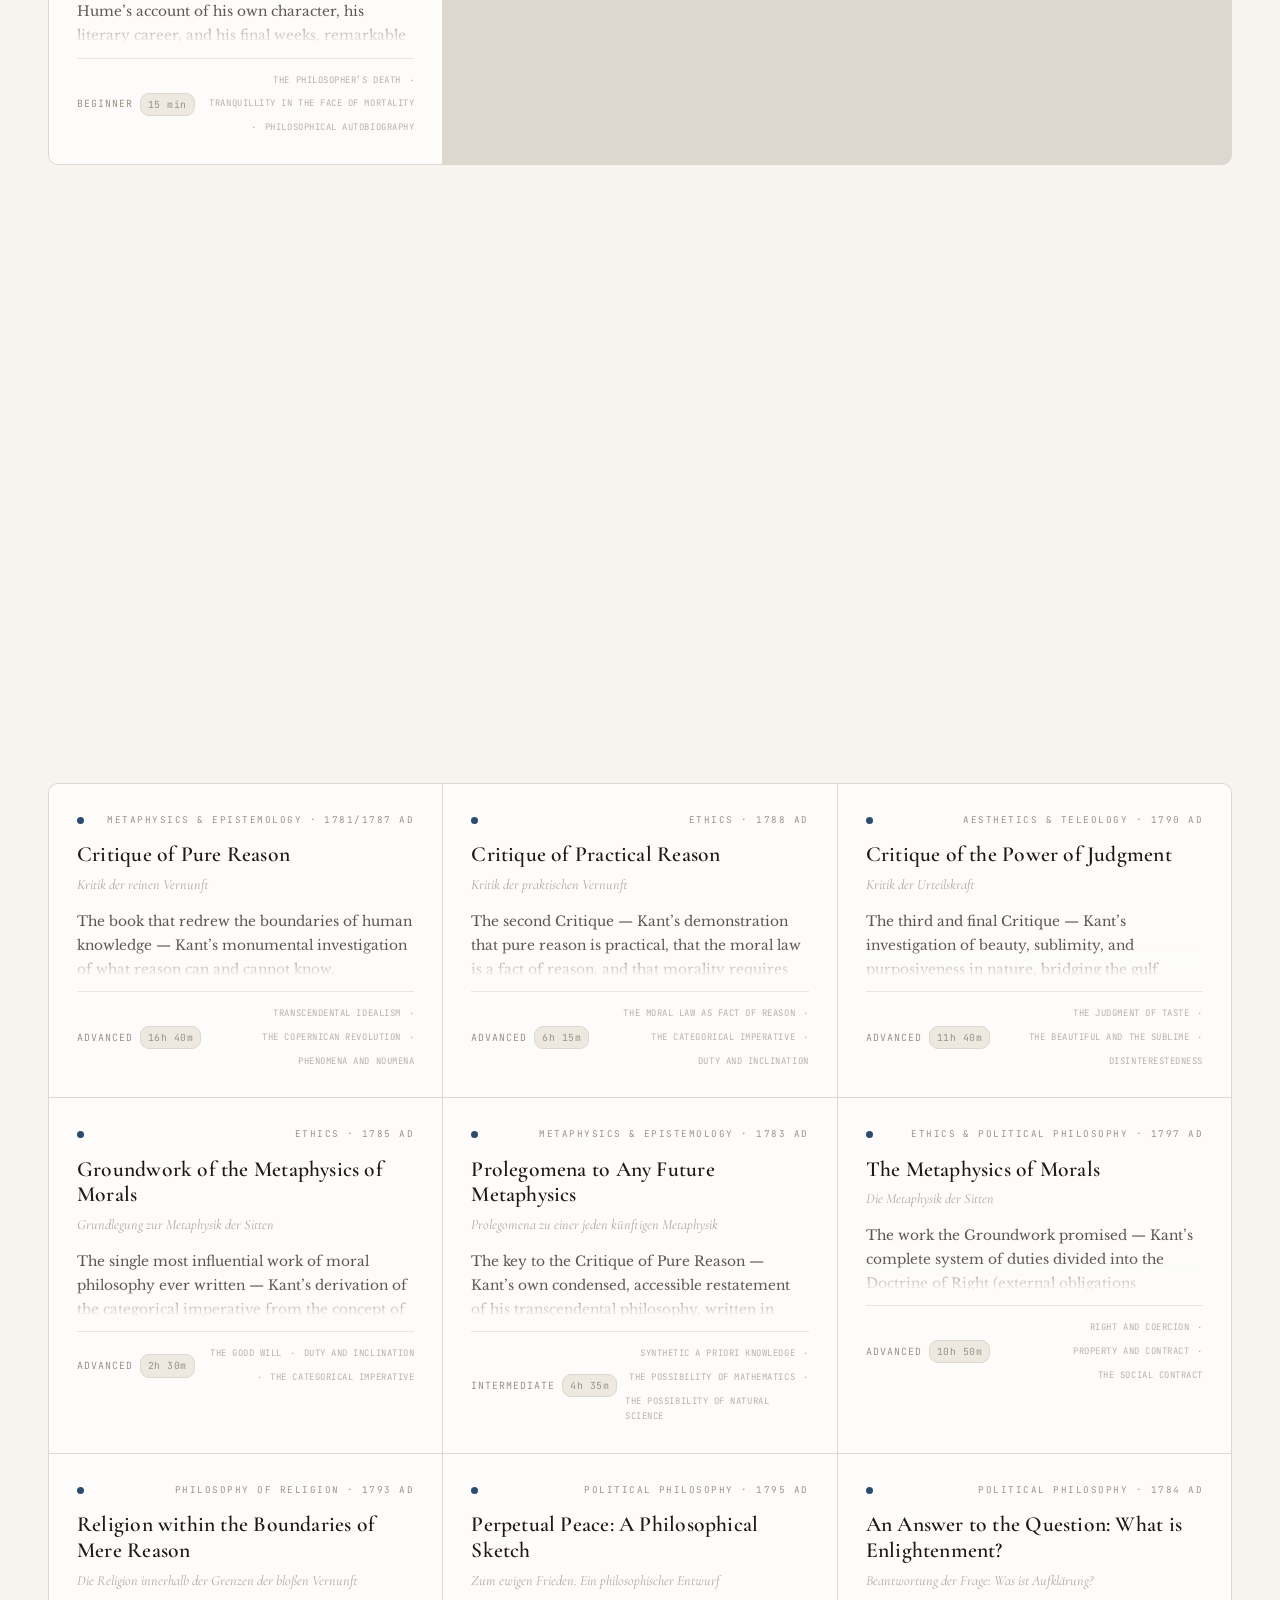
==== commit 9f97550e: "Timeline: even spacing; add Glossary footer link" ====
--- a/index.html
+++ b/index.html
@@ -595,6 +595,7 @@
                         <a href="#timeline-section" class="footer-link">Timeline</a>
                         <a href="#about-section" class="footer-link">About</a>
                         <a href="tradition.html" class="footer-link">Tradition Map</a>
+                        <a href="glossary.html" class="footer-link">Glossary</a>
                     </div>
                     <div class="footer-col">
                         <h4 class="footer-heading">Ancient</h4>
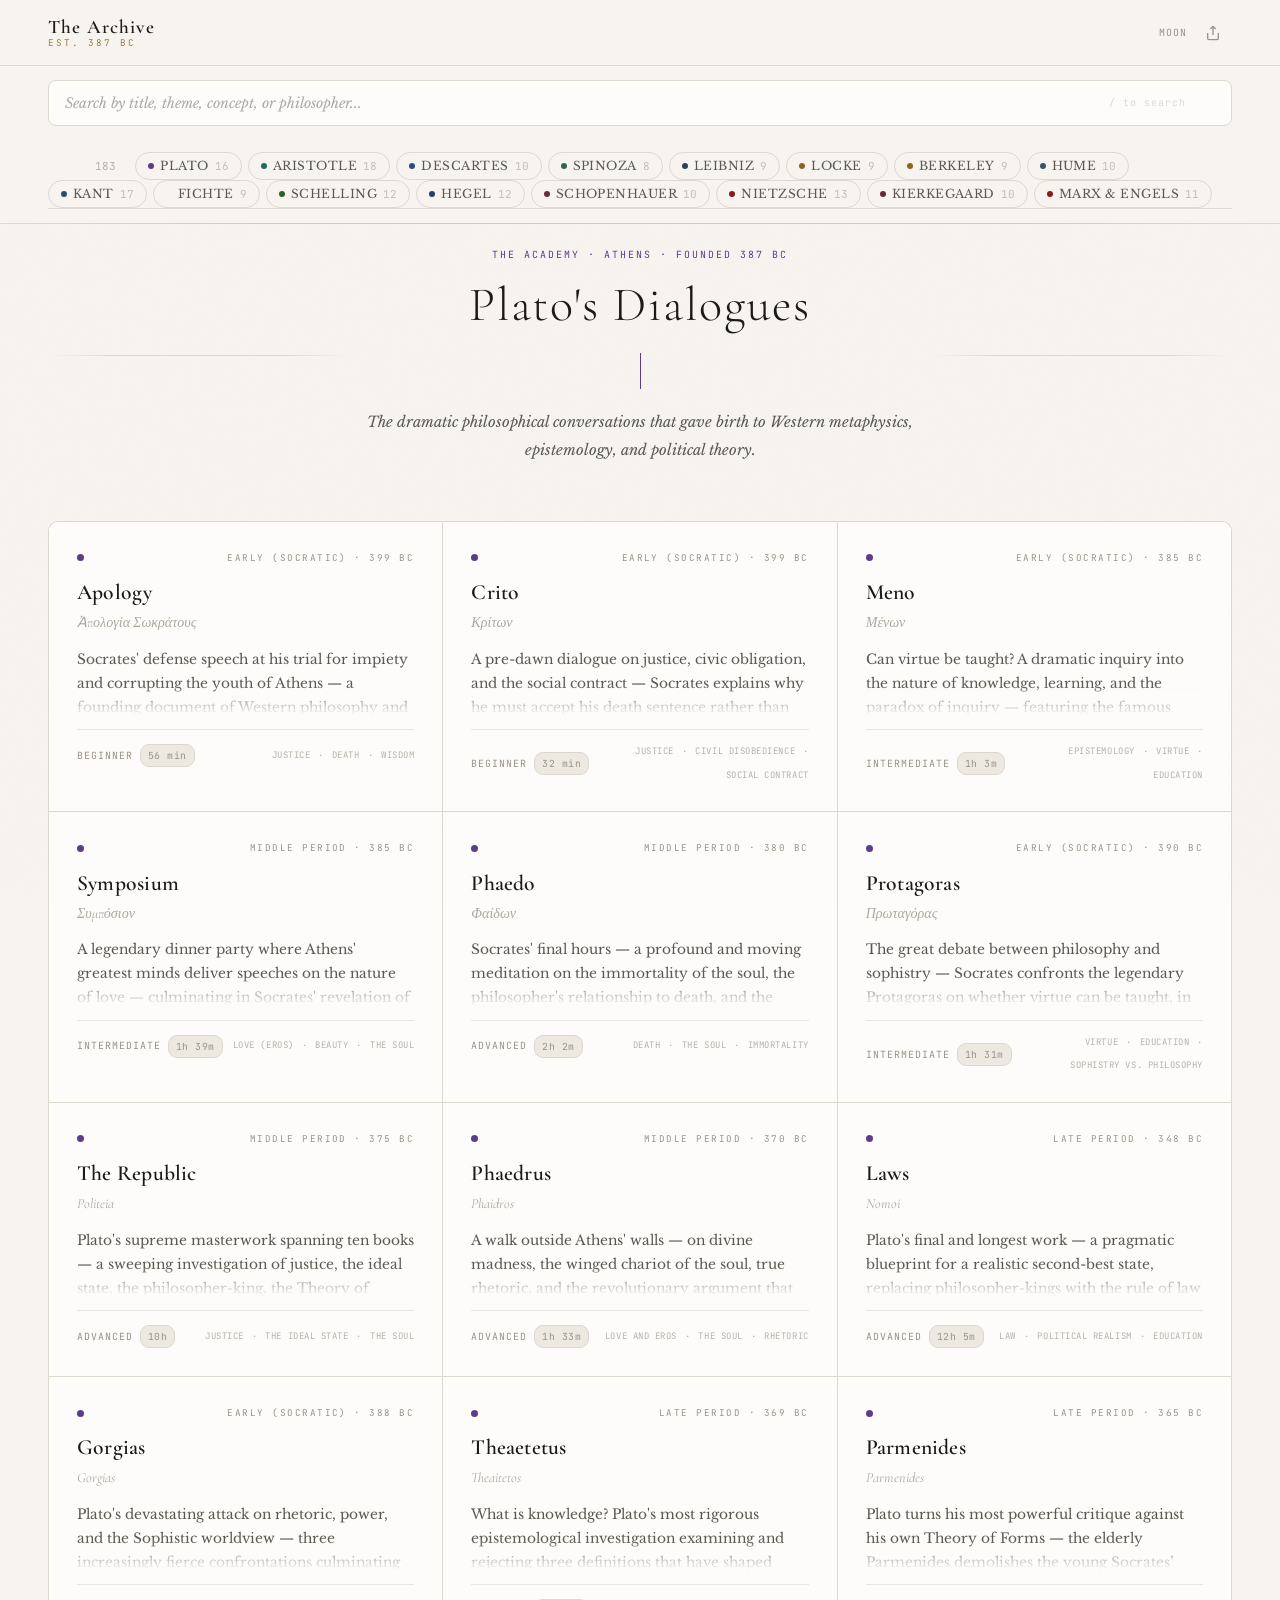
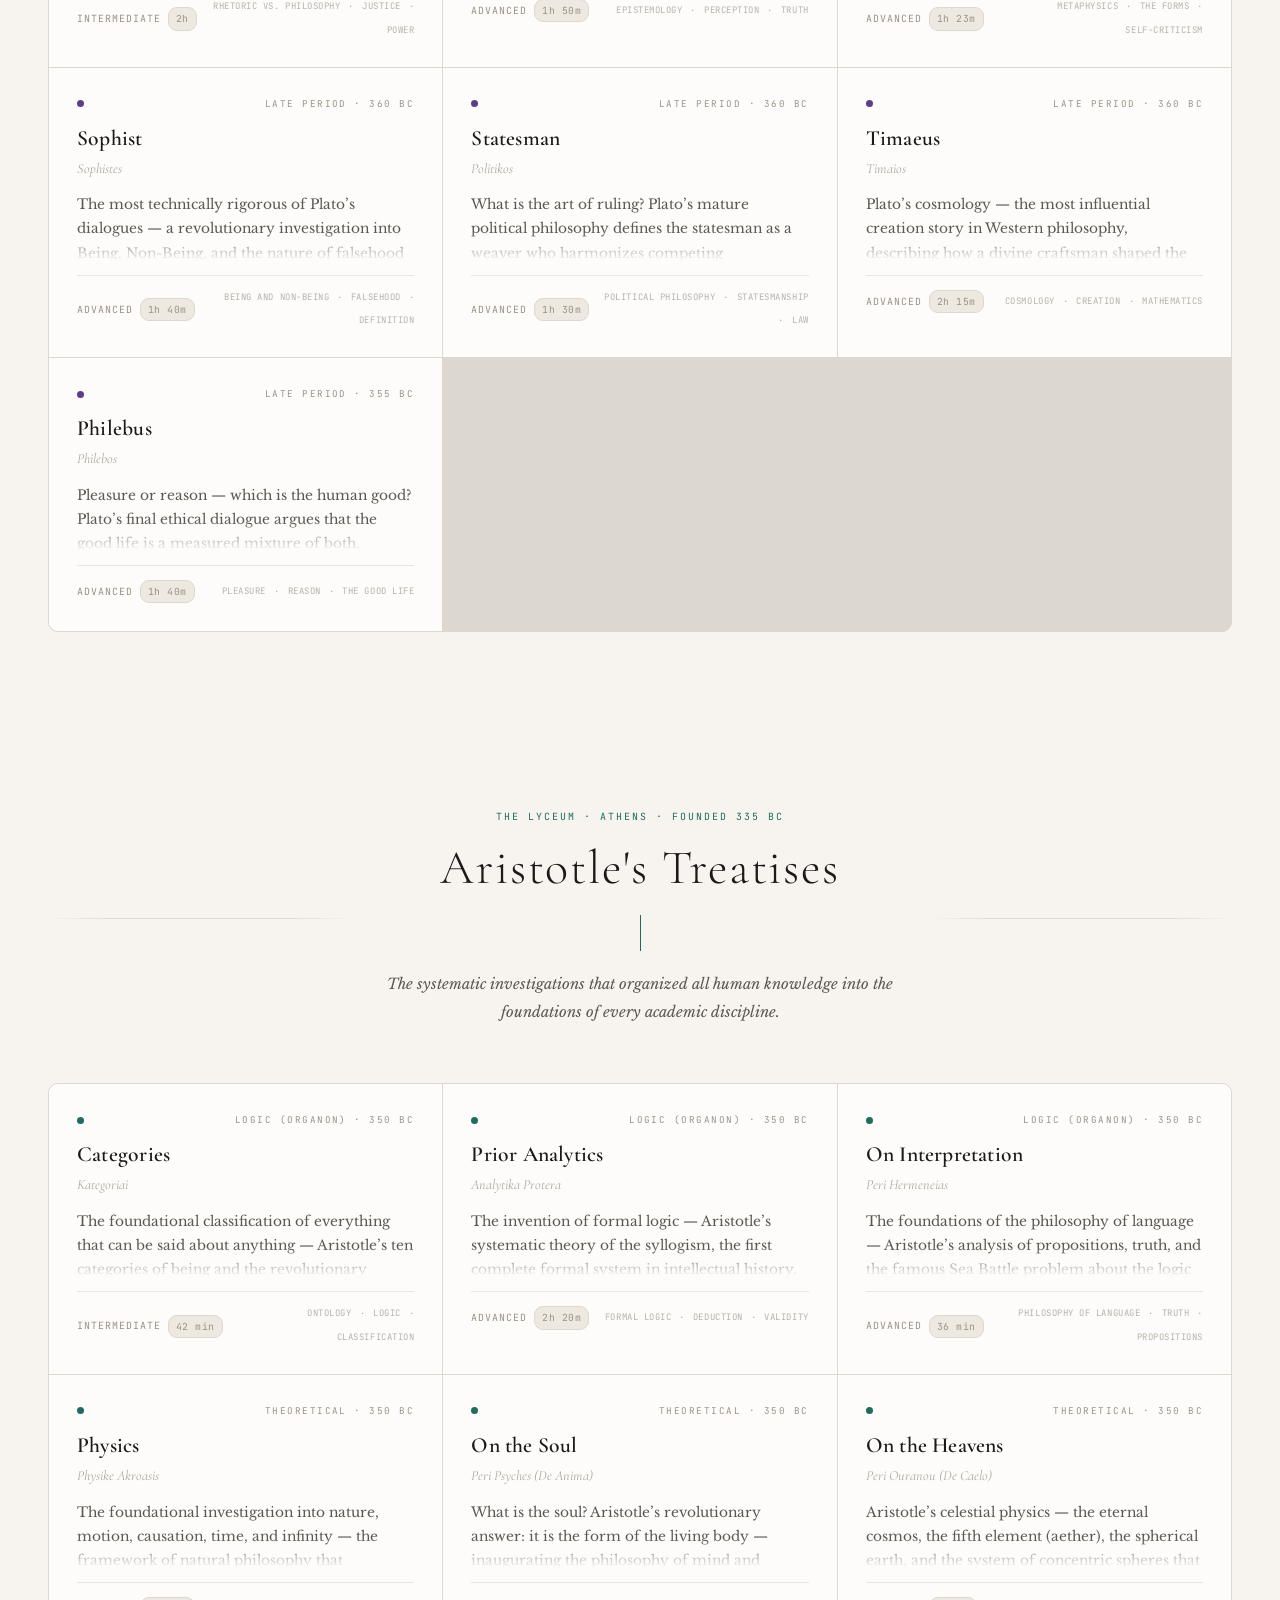
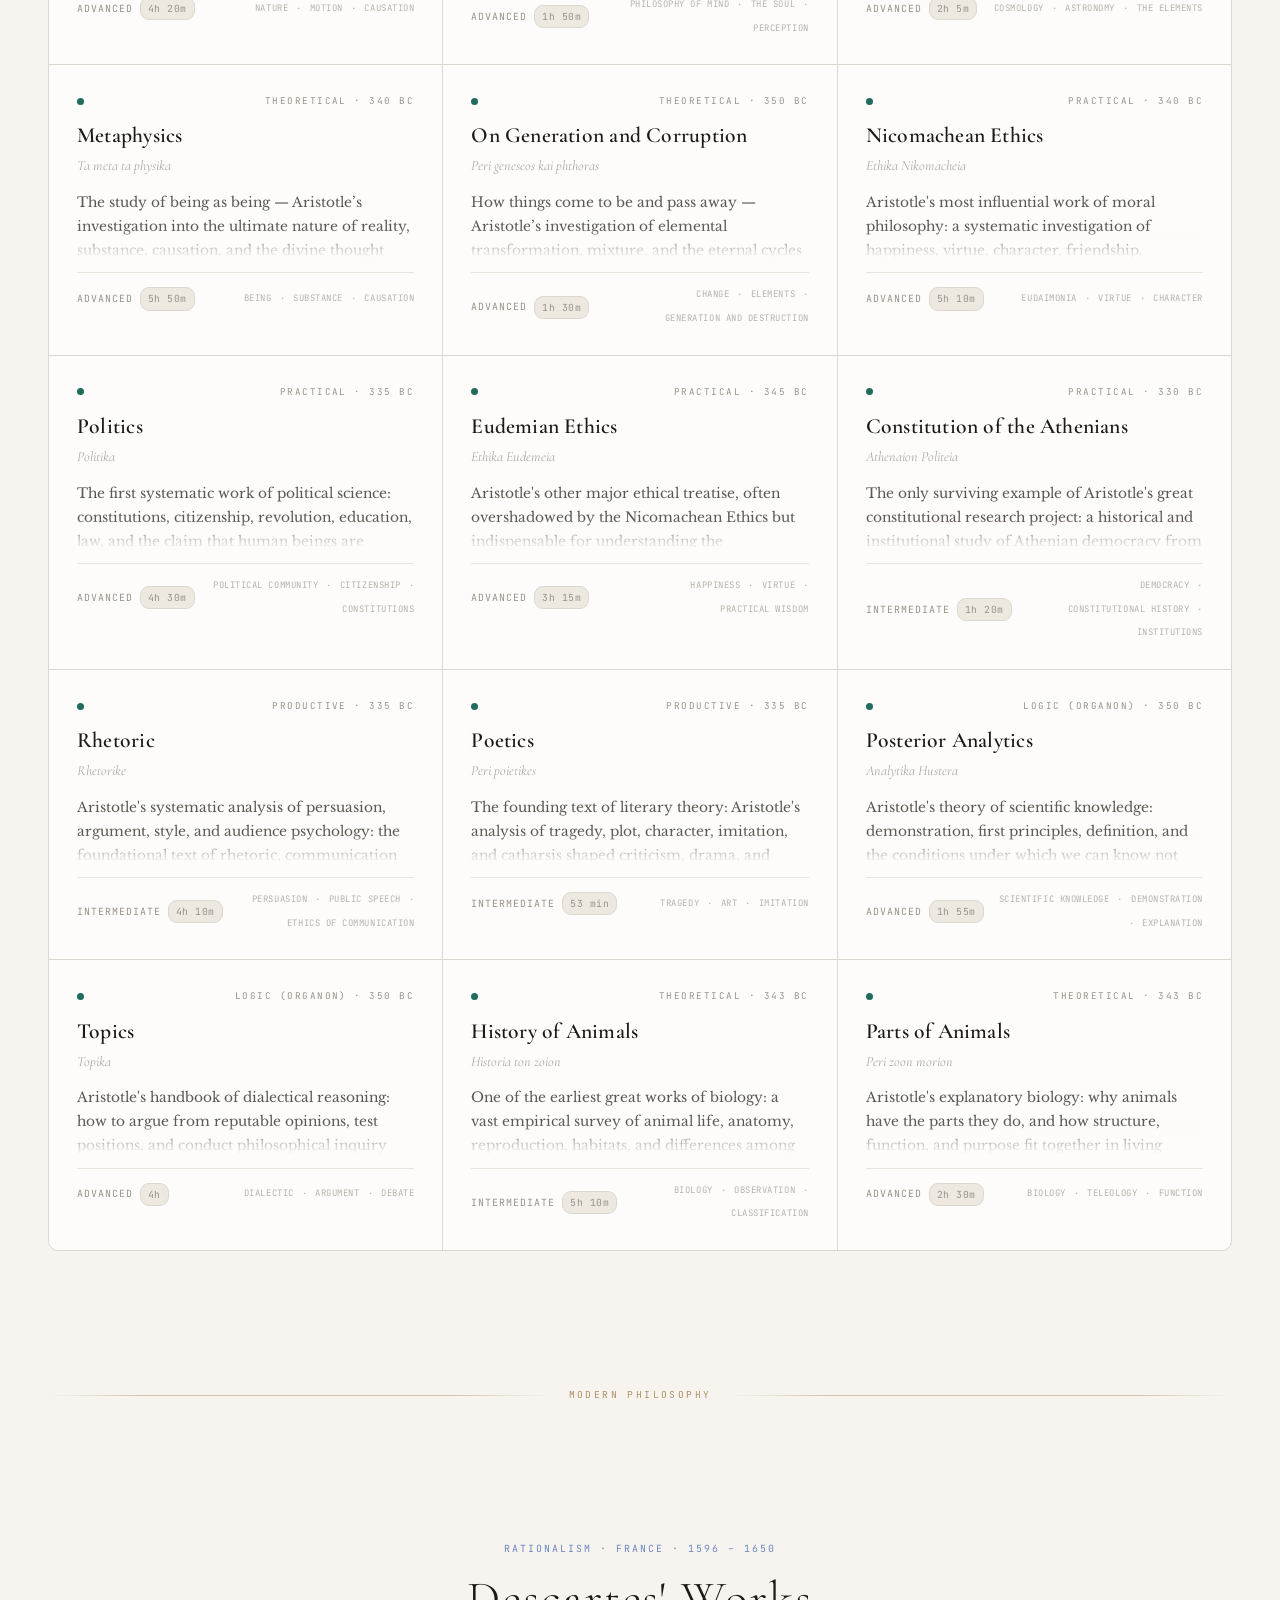
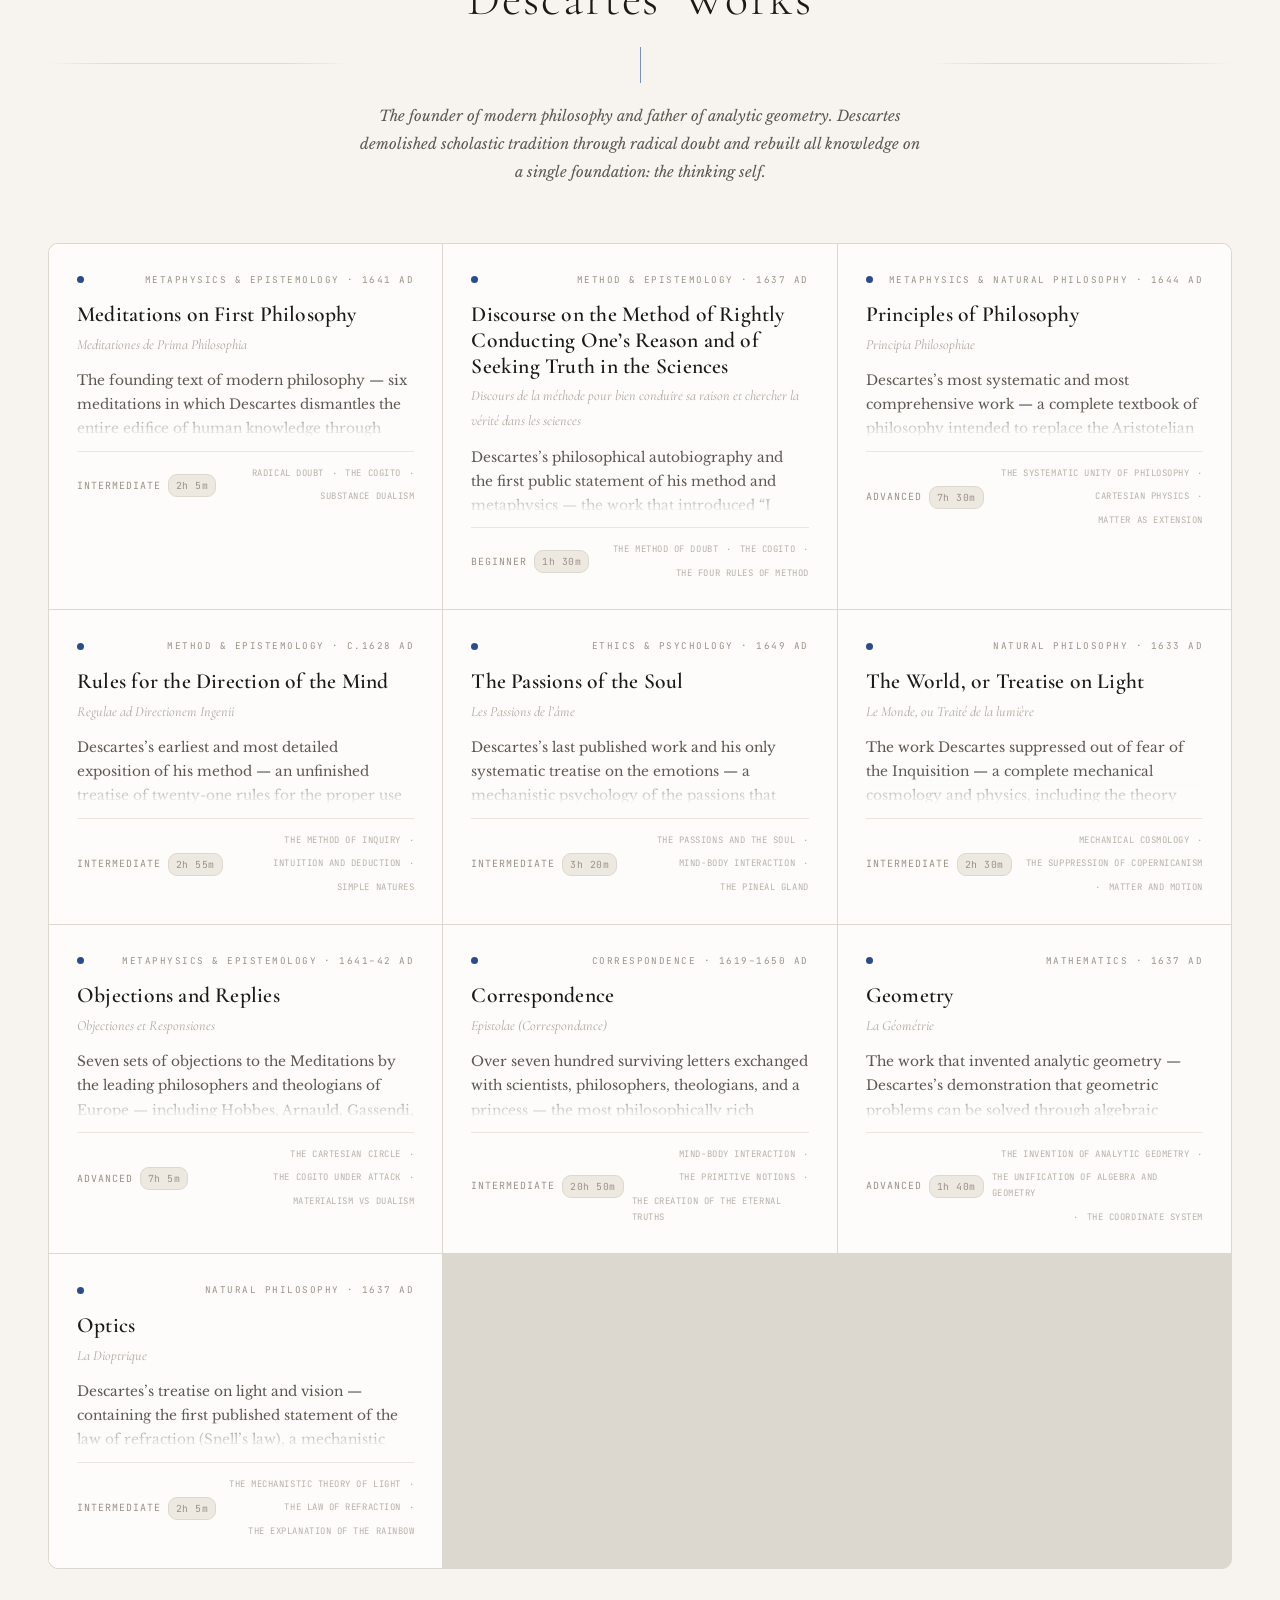
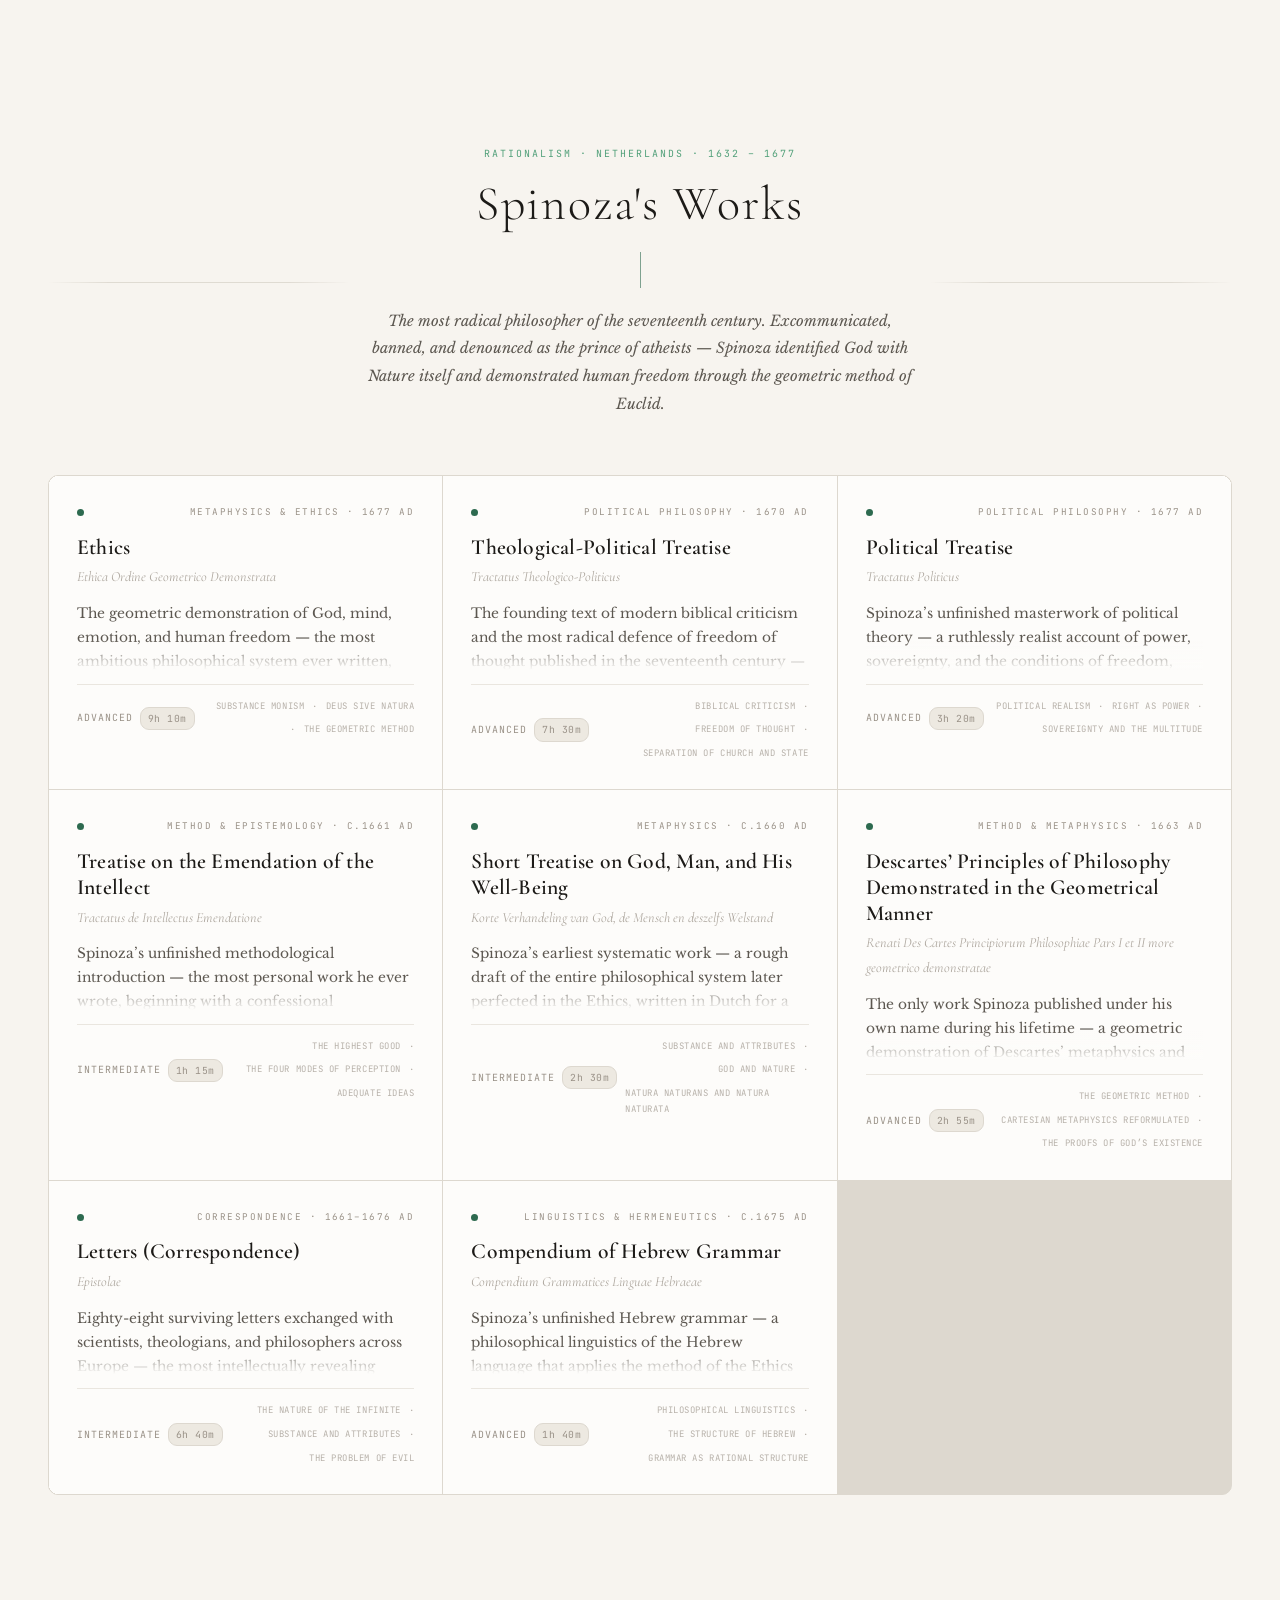
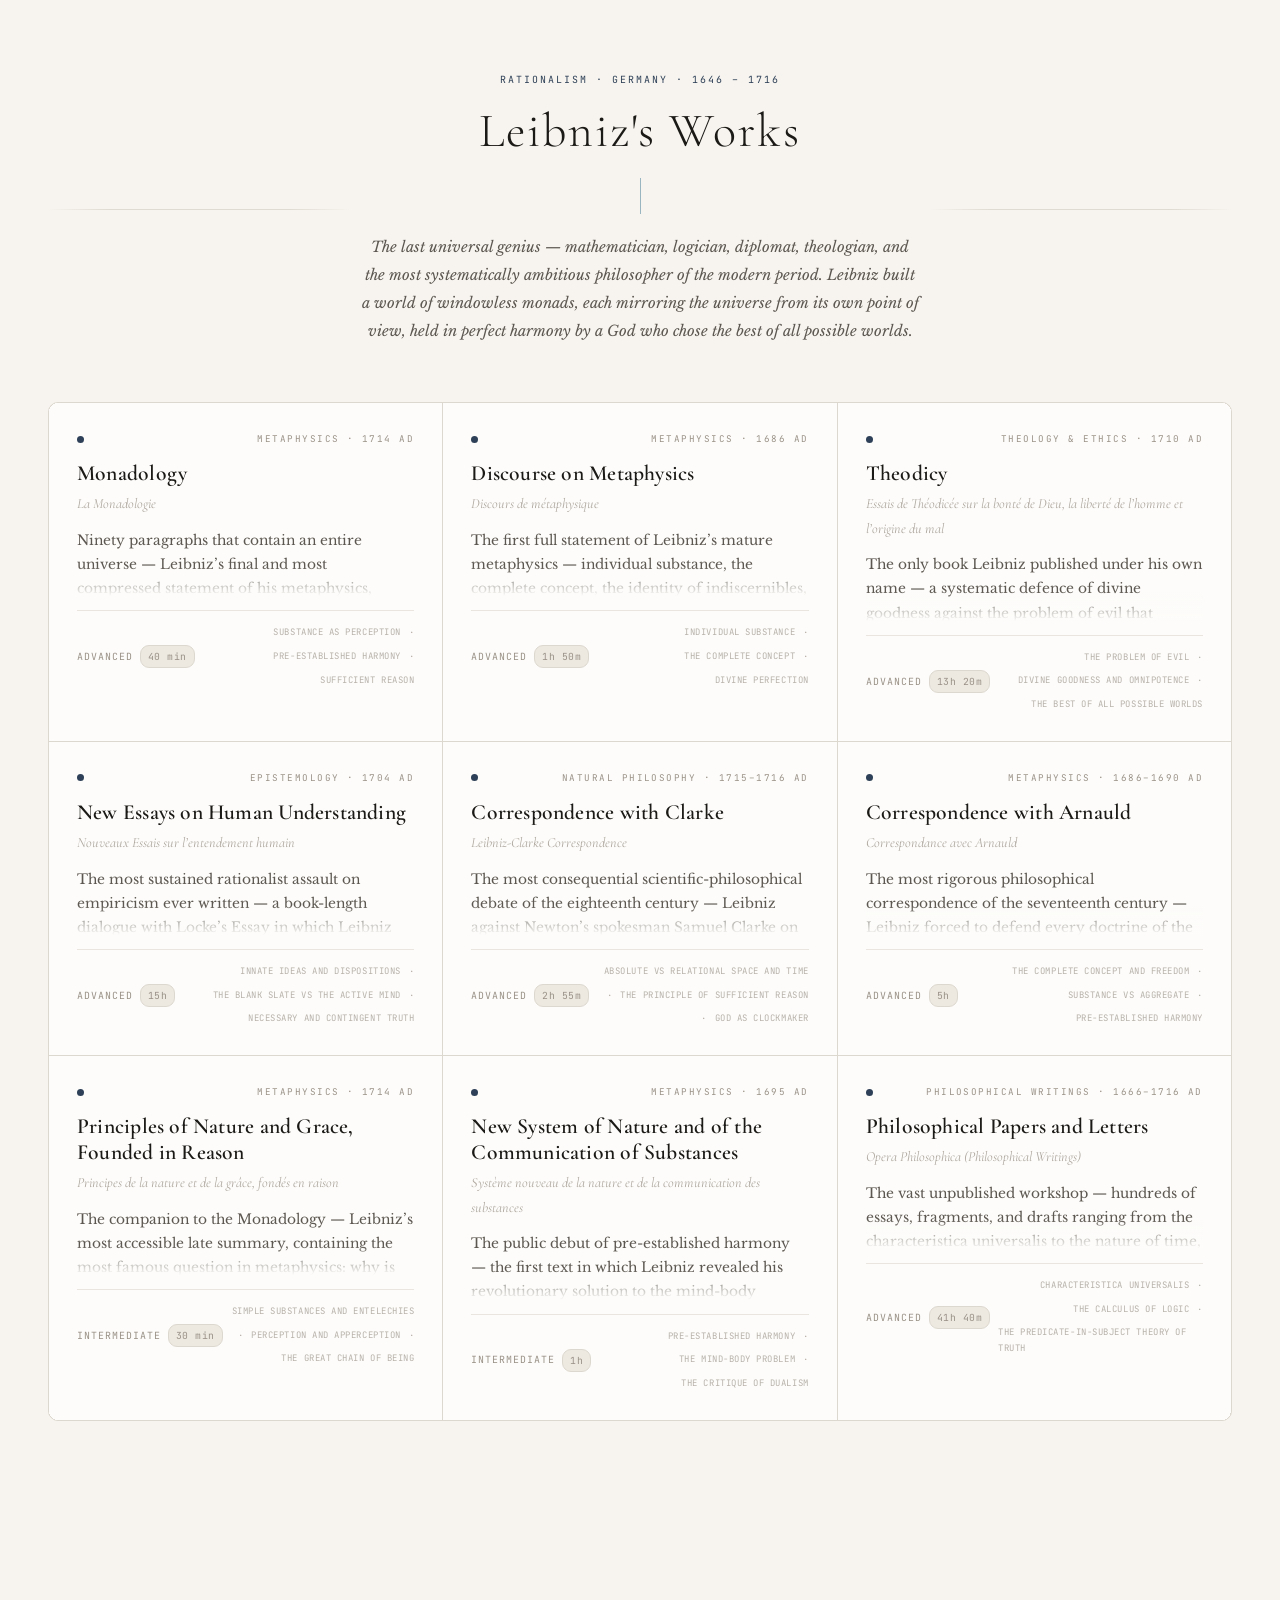
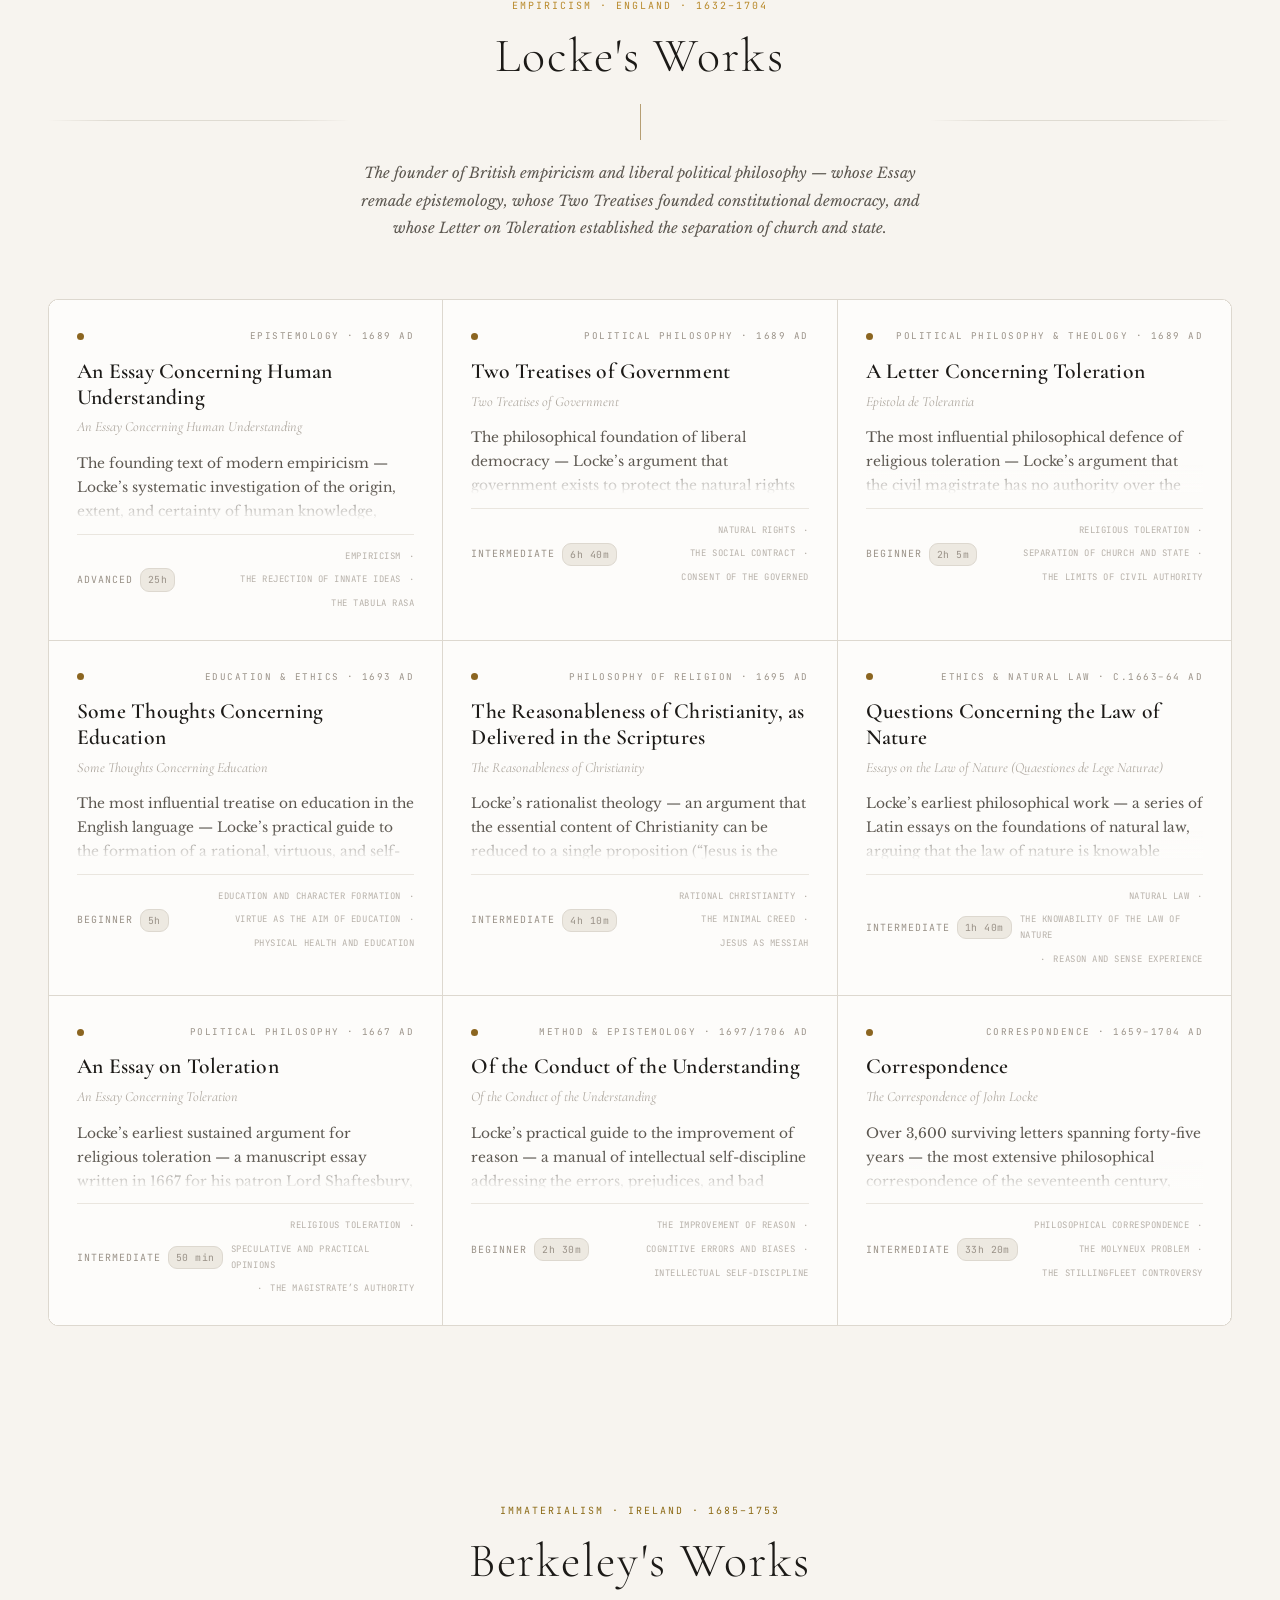
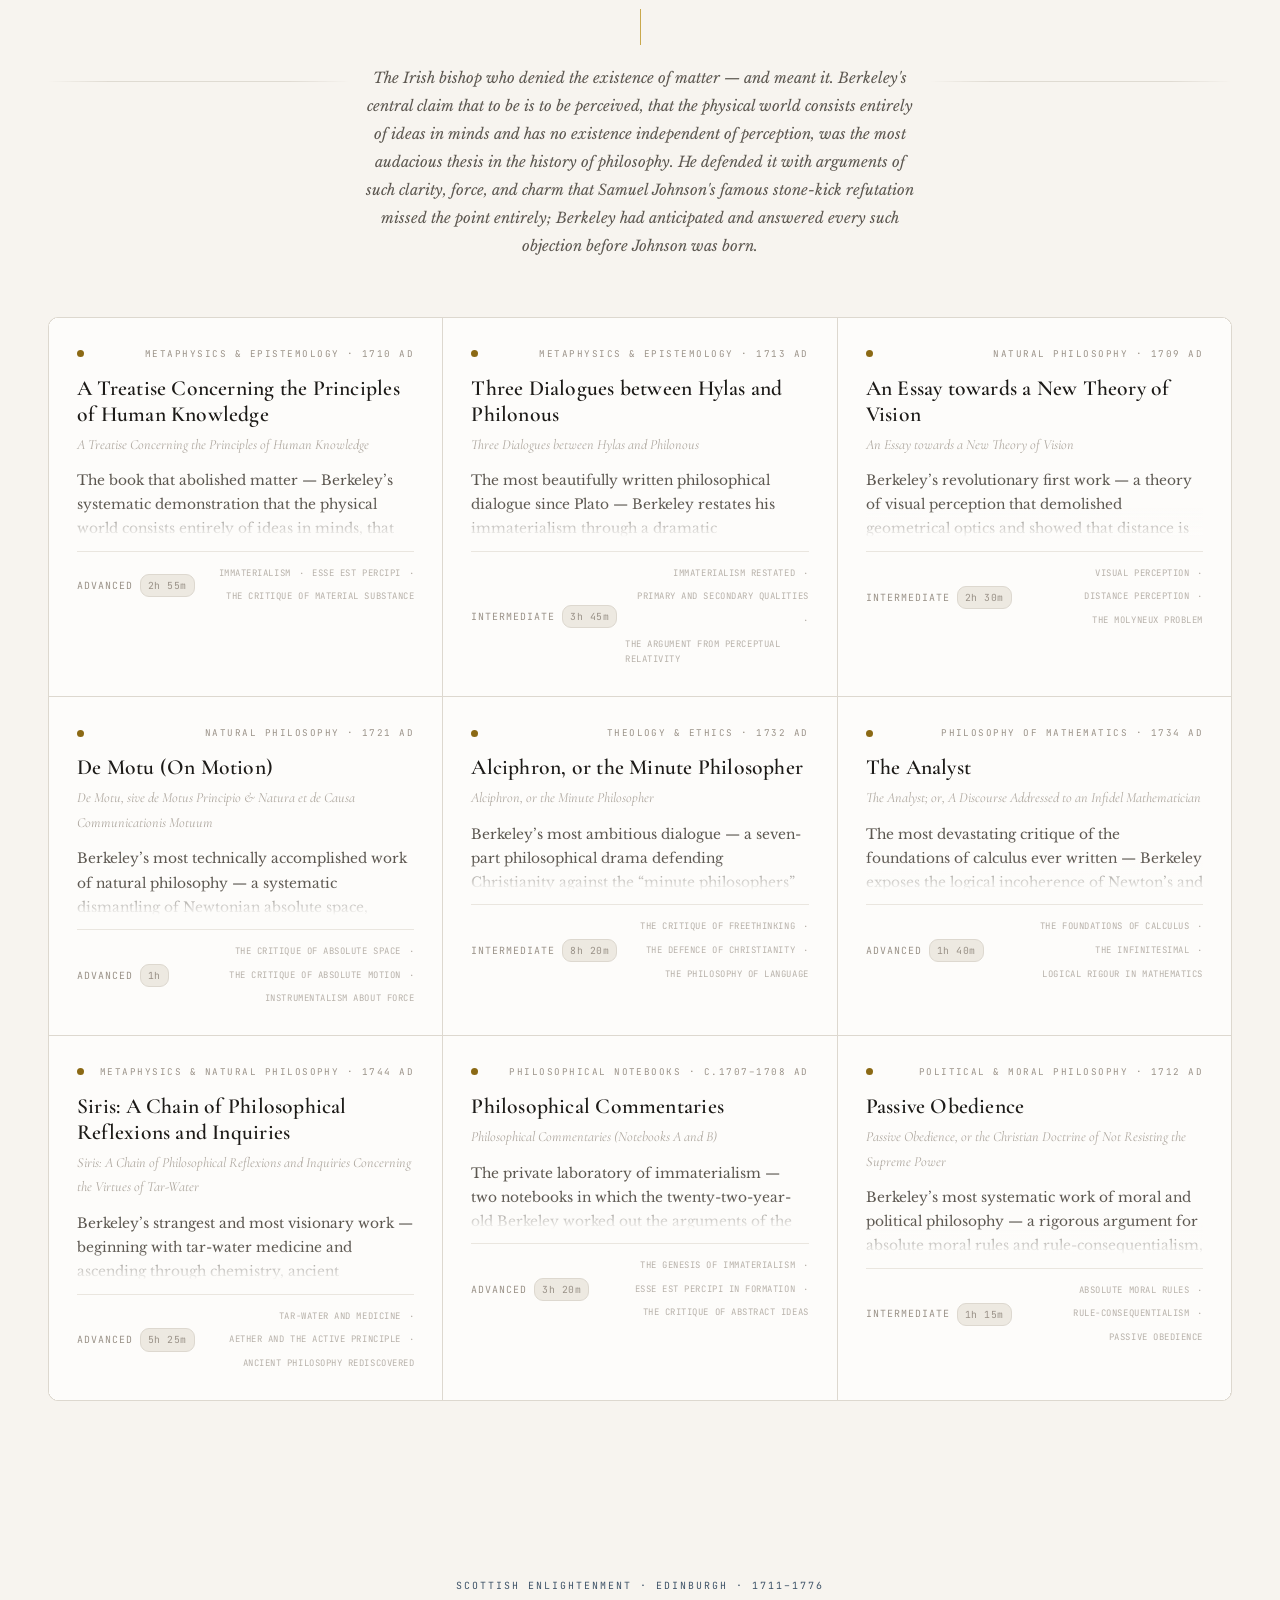
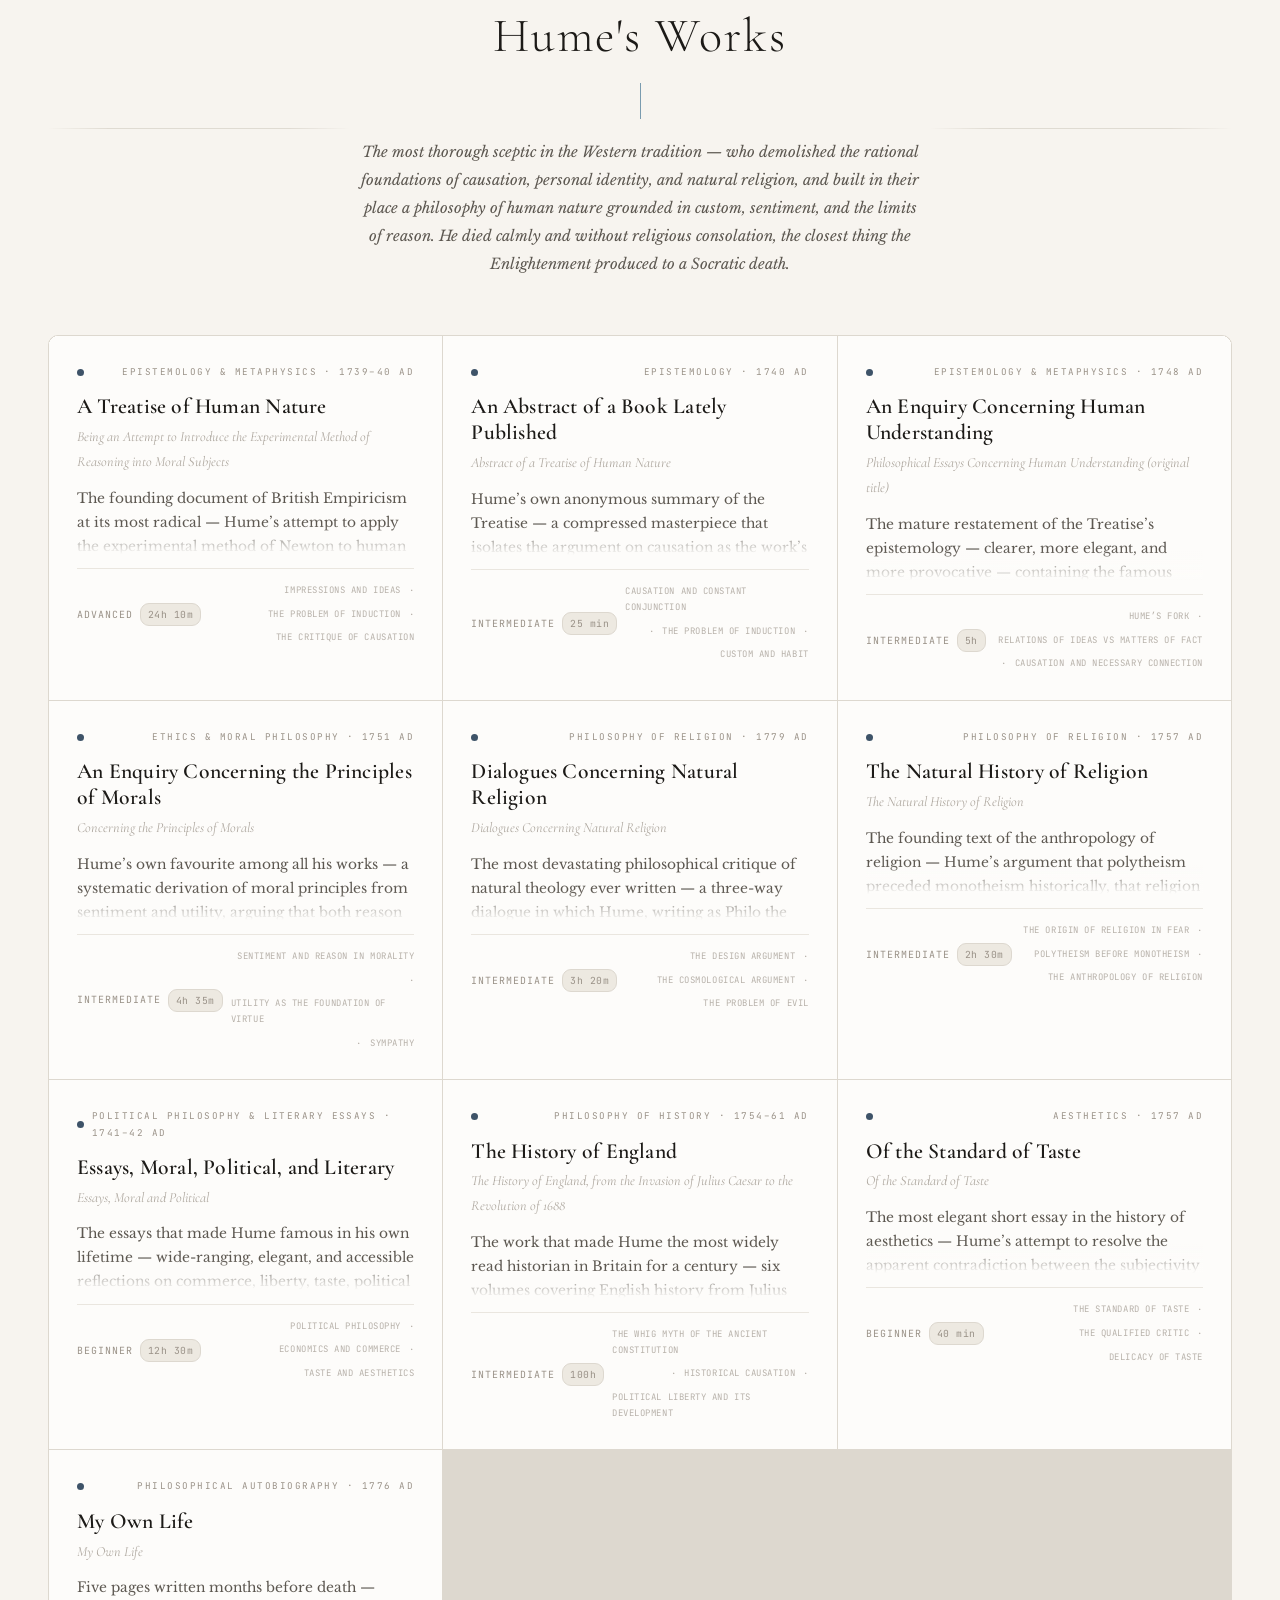
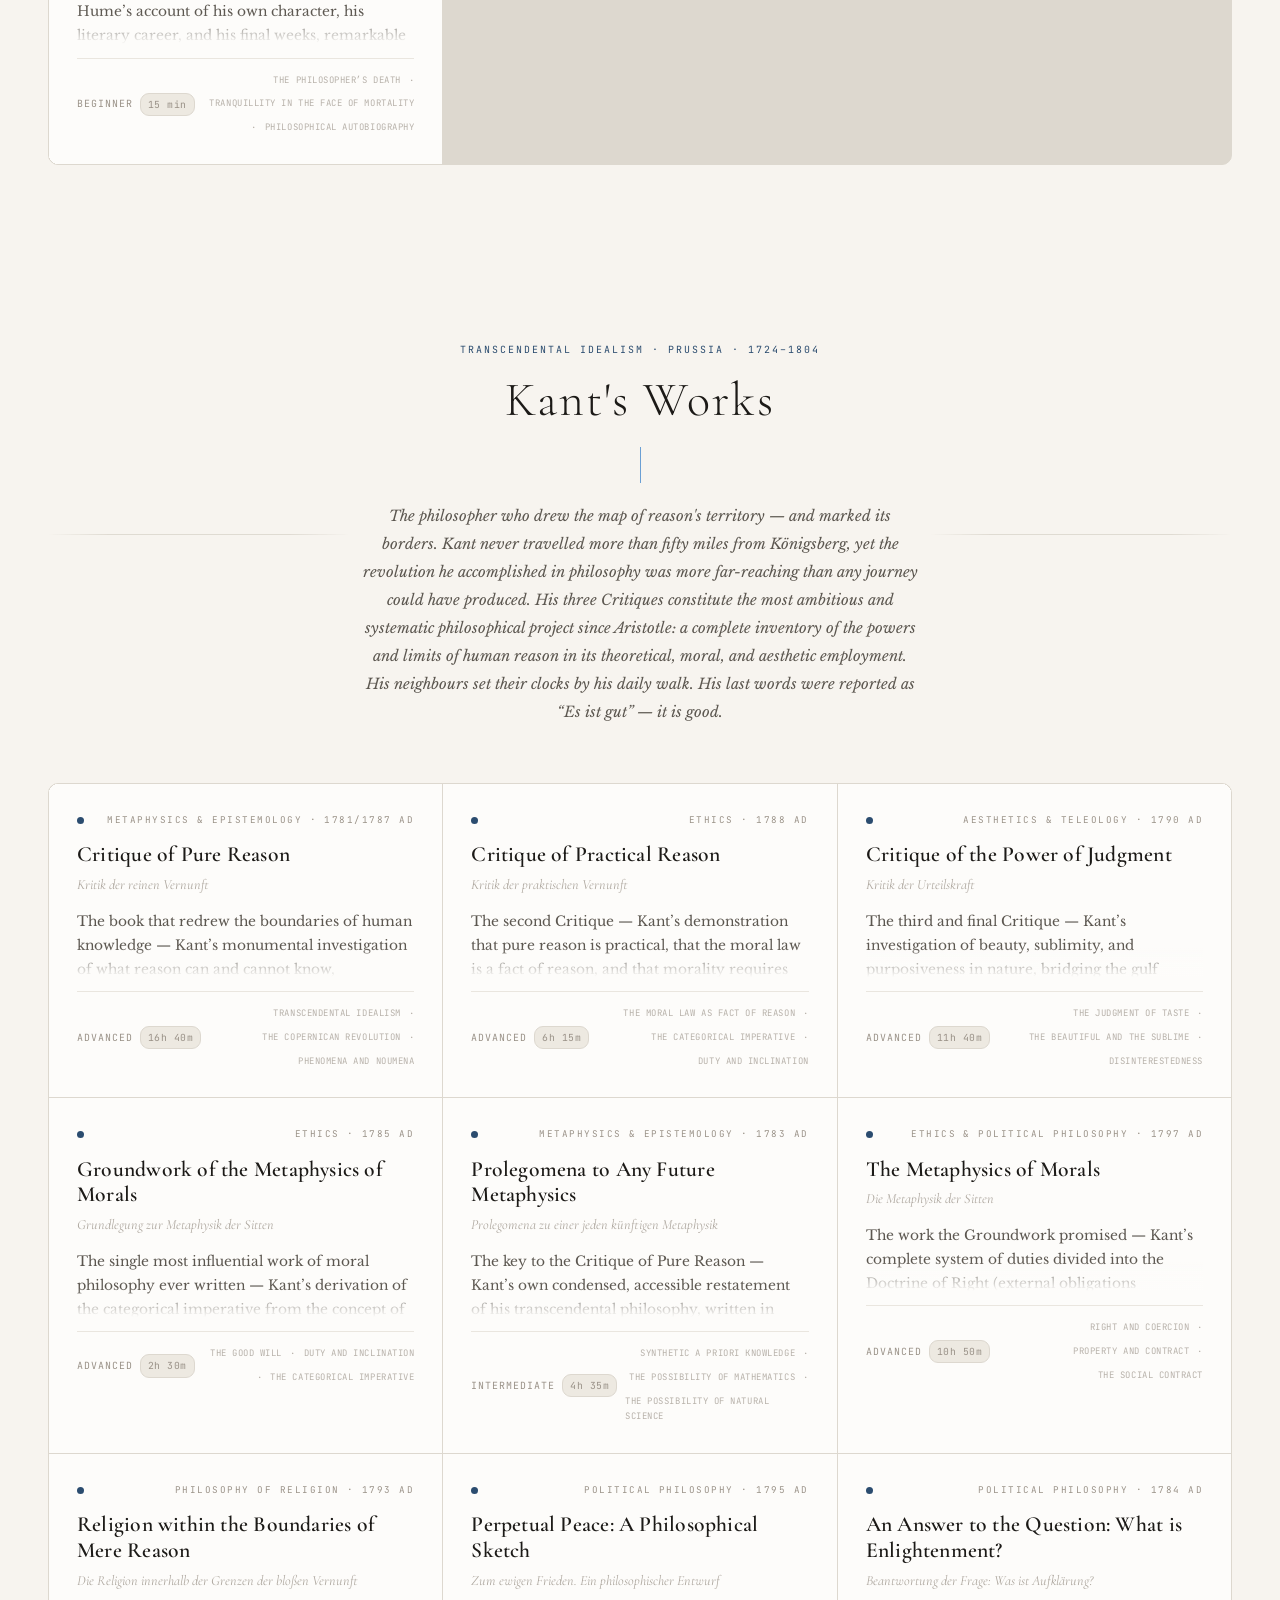
==== commit 1b03a4fd: "Add modern tradition, glossary modern terms, abbreviations page" ====
--- a/index.html
+++ b/index.html
@@ -596,6 +596,7 @@
                         <a href="#about-section" class="footer-link">About</a>
                         <a href="tradition.html" class="footer-link">Tradition Map</a>
                         <a href="glossary.html" class="footer-link">Glossary</a>
+                        <a href="abbreviations.html" class="footer-link">Abbreviations</a>
                     </div>
                     <div class="footer-col">
                         <h4 class="footer-heading">Ancient</h4>
--- a/css/style.css
+++ b/css/style.css
@@ -3426,3 +3426,20 @@
     --leibniz-border: rgba(123, 173, 196, 0.22);
     --leibniz-bg:     rgba(123, 173, 196, 0.06);
 }
+
+
+/* ================================================================
+   TIMELINE REDESIGN — allow script to override track layout
+   ================================================================ */
+
+/* Remove the flex that was collapsing absolutely-positioned nodes */
+.timeline-track {
+    display: block !important;
+    padding: 0 !important;
+}
+
+/* Give the container enough height for the new design */
+.timeline-container {
+    padding: 20px 0 32px !important;
+    min-height: 220px;
+}
